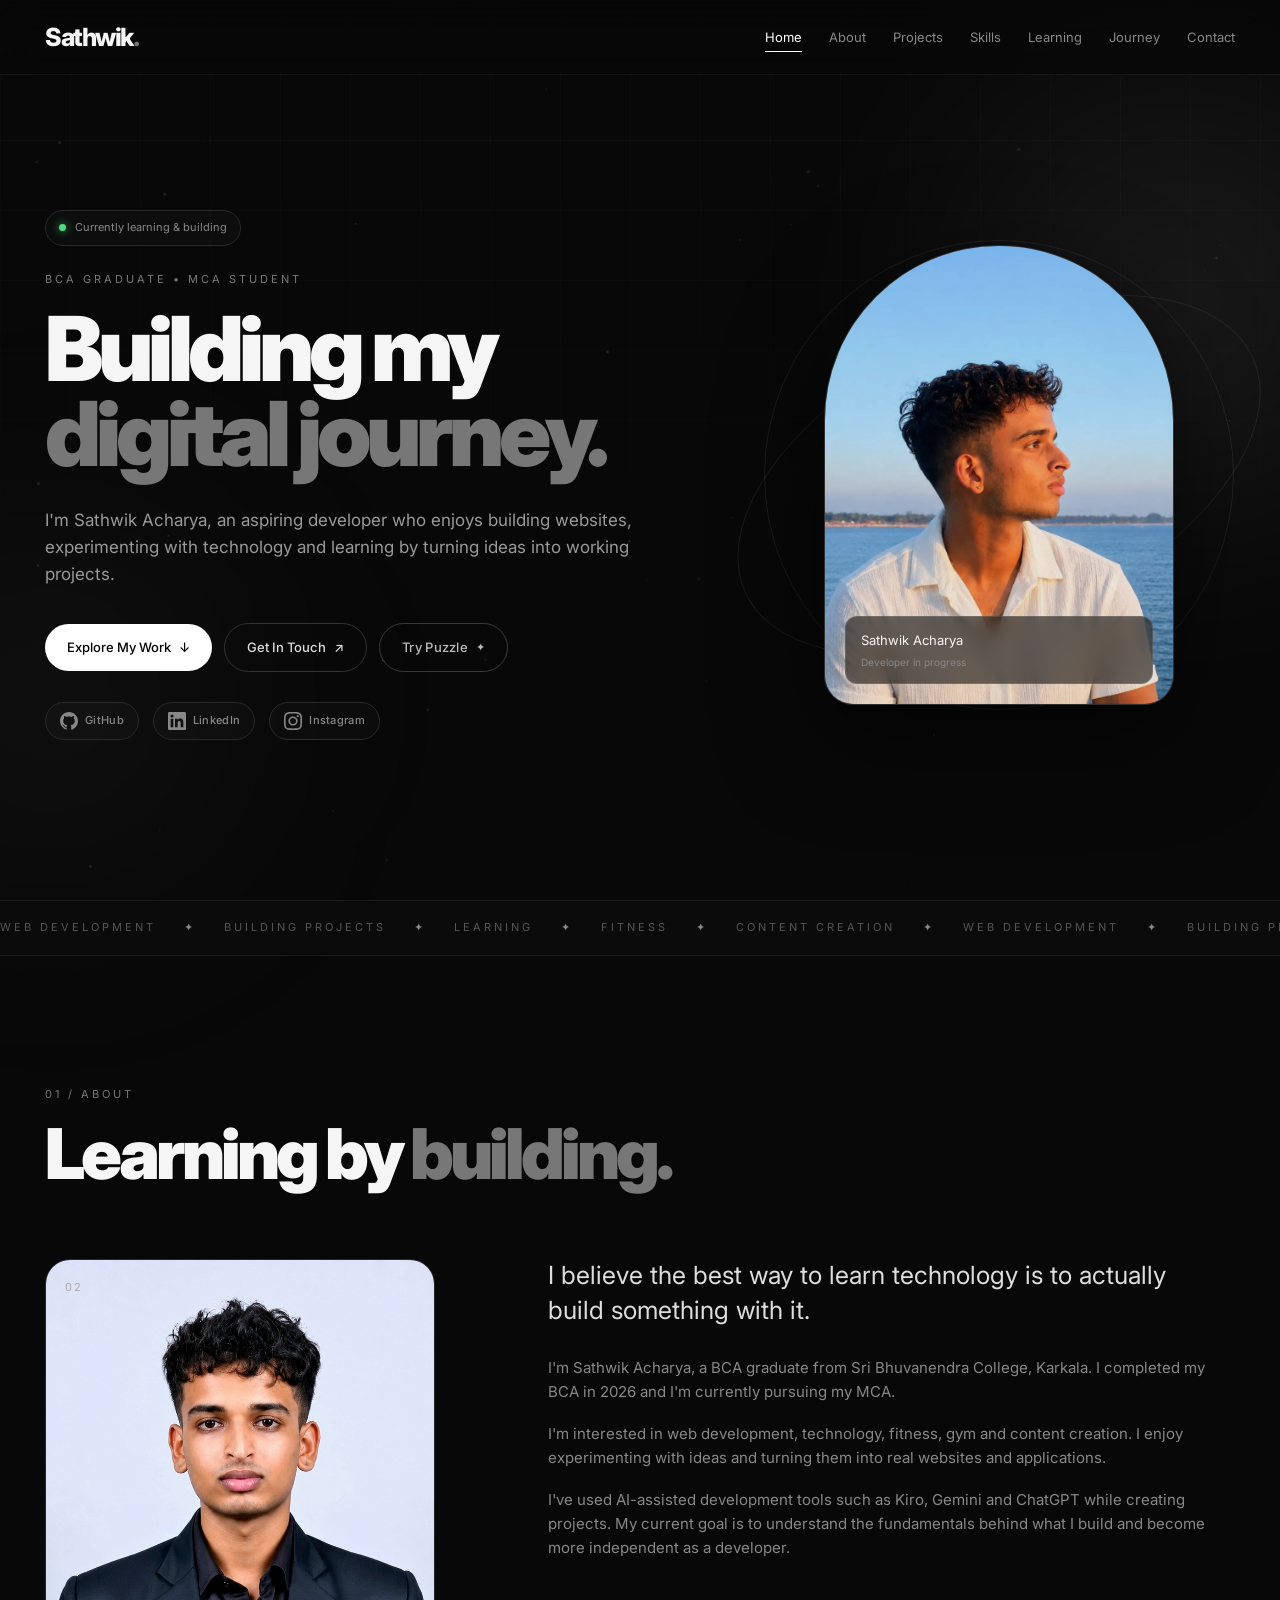
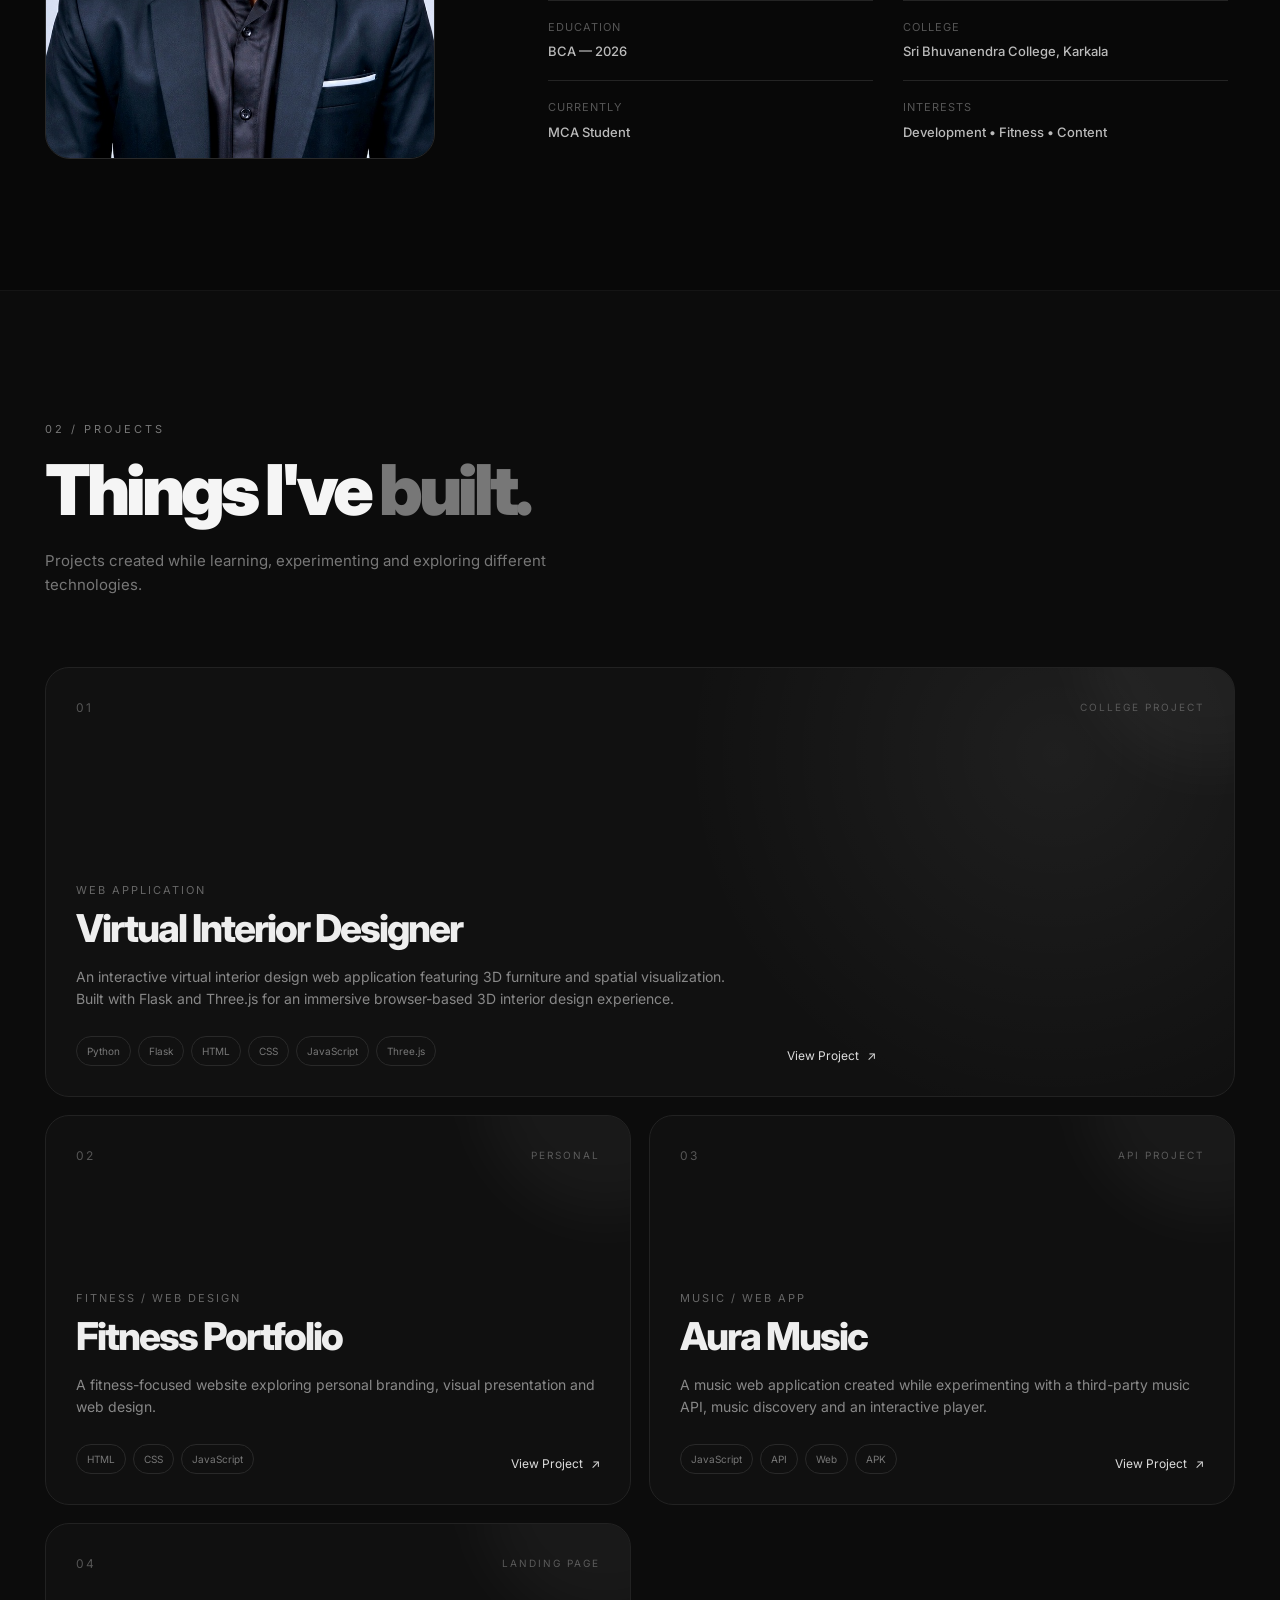
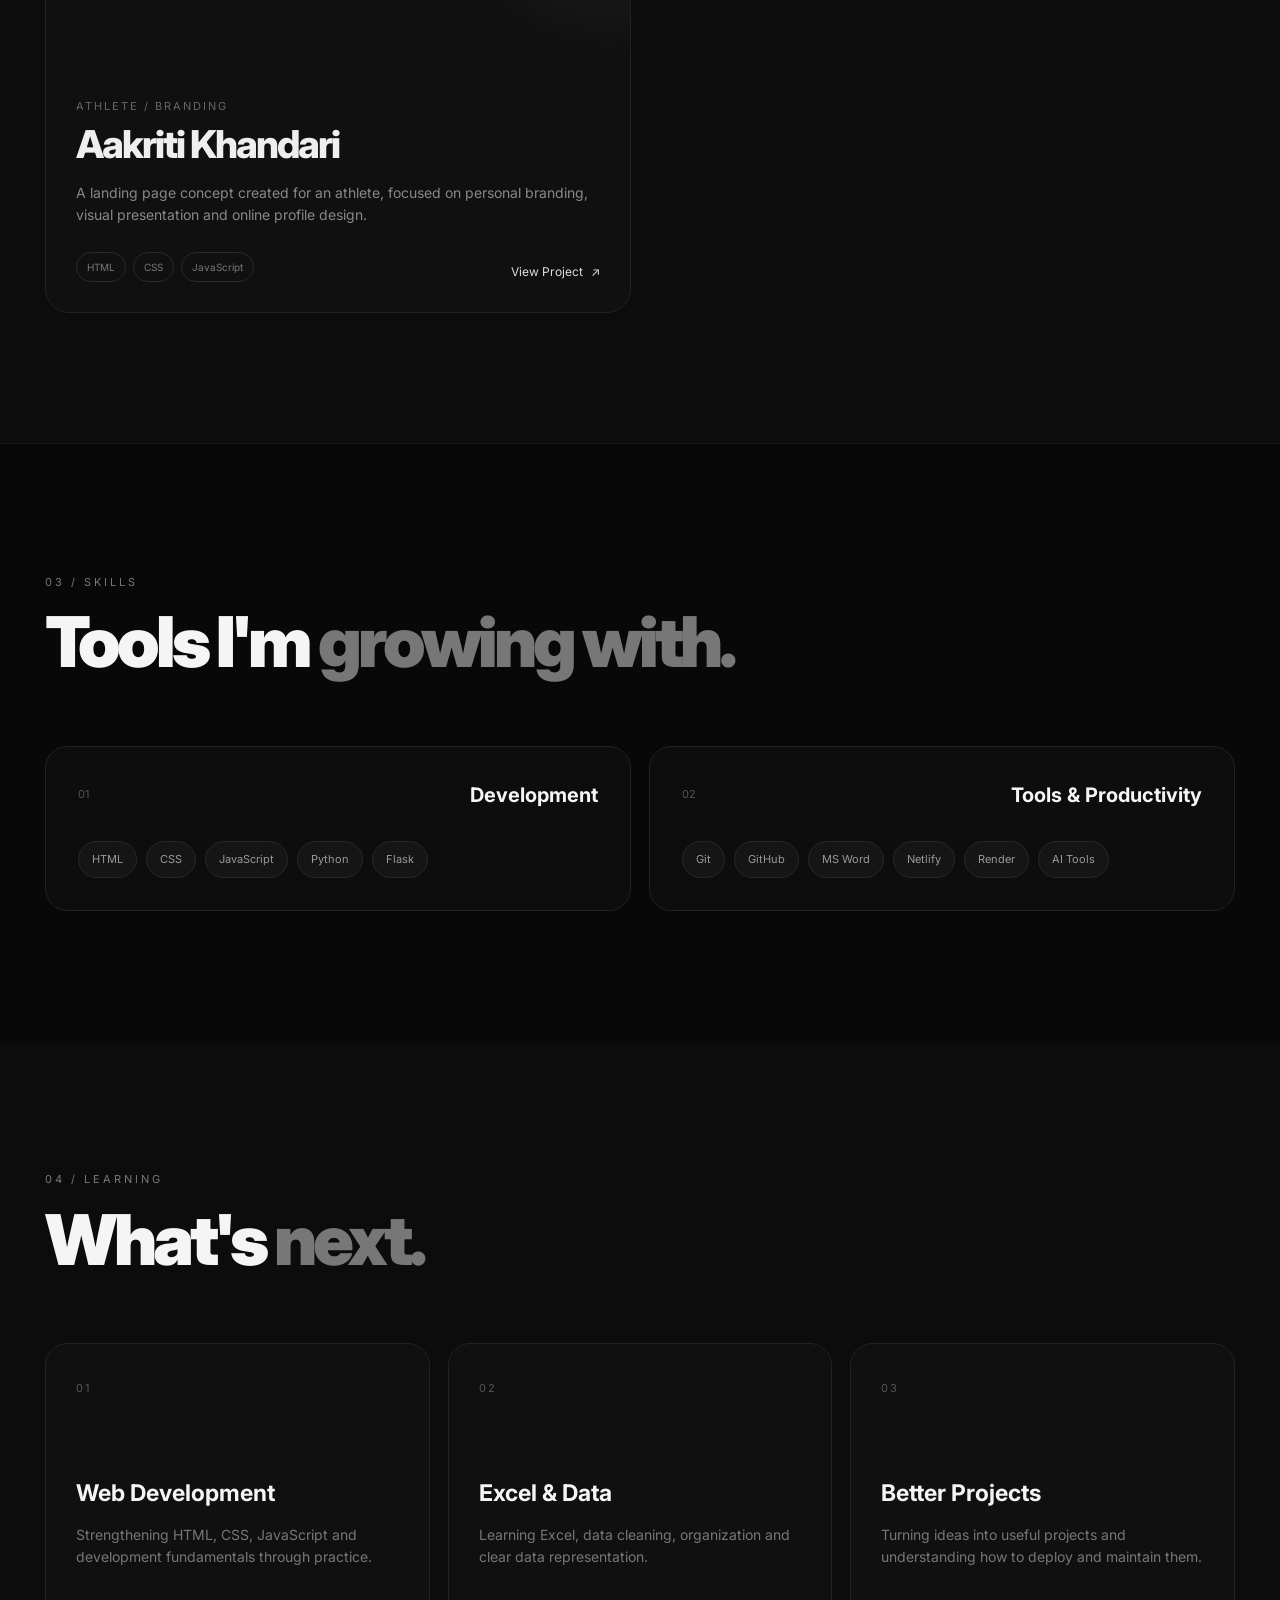
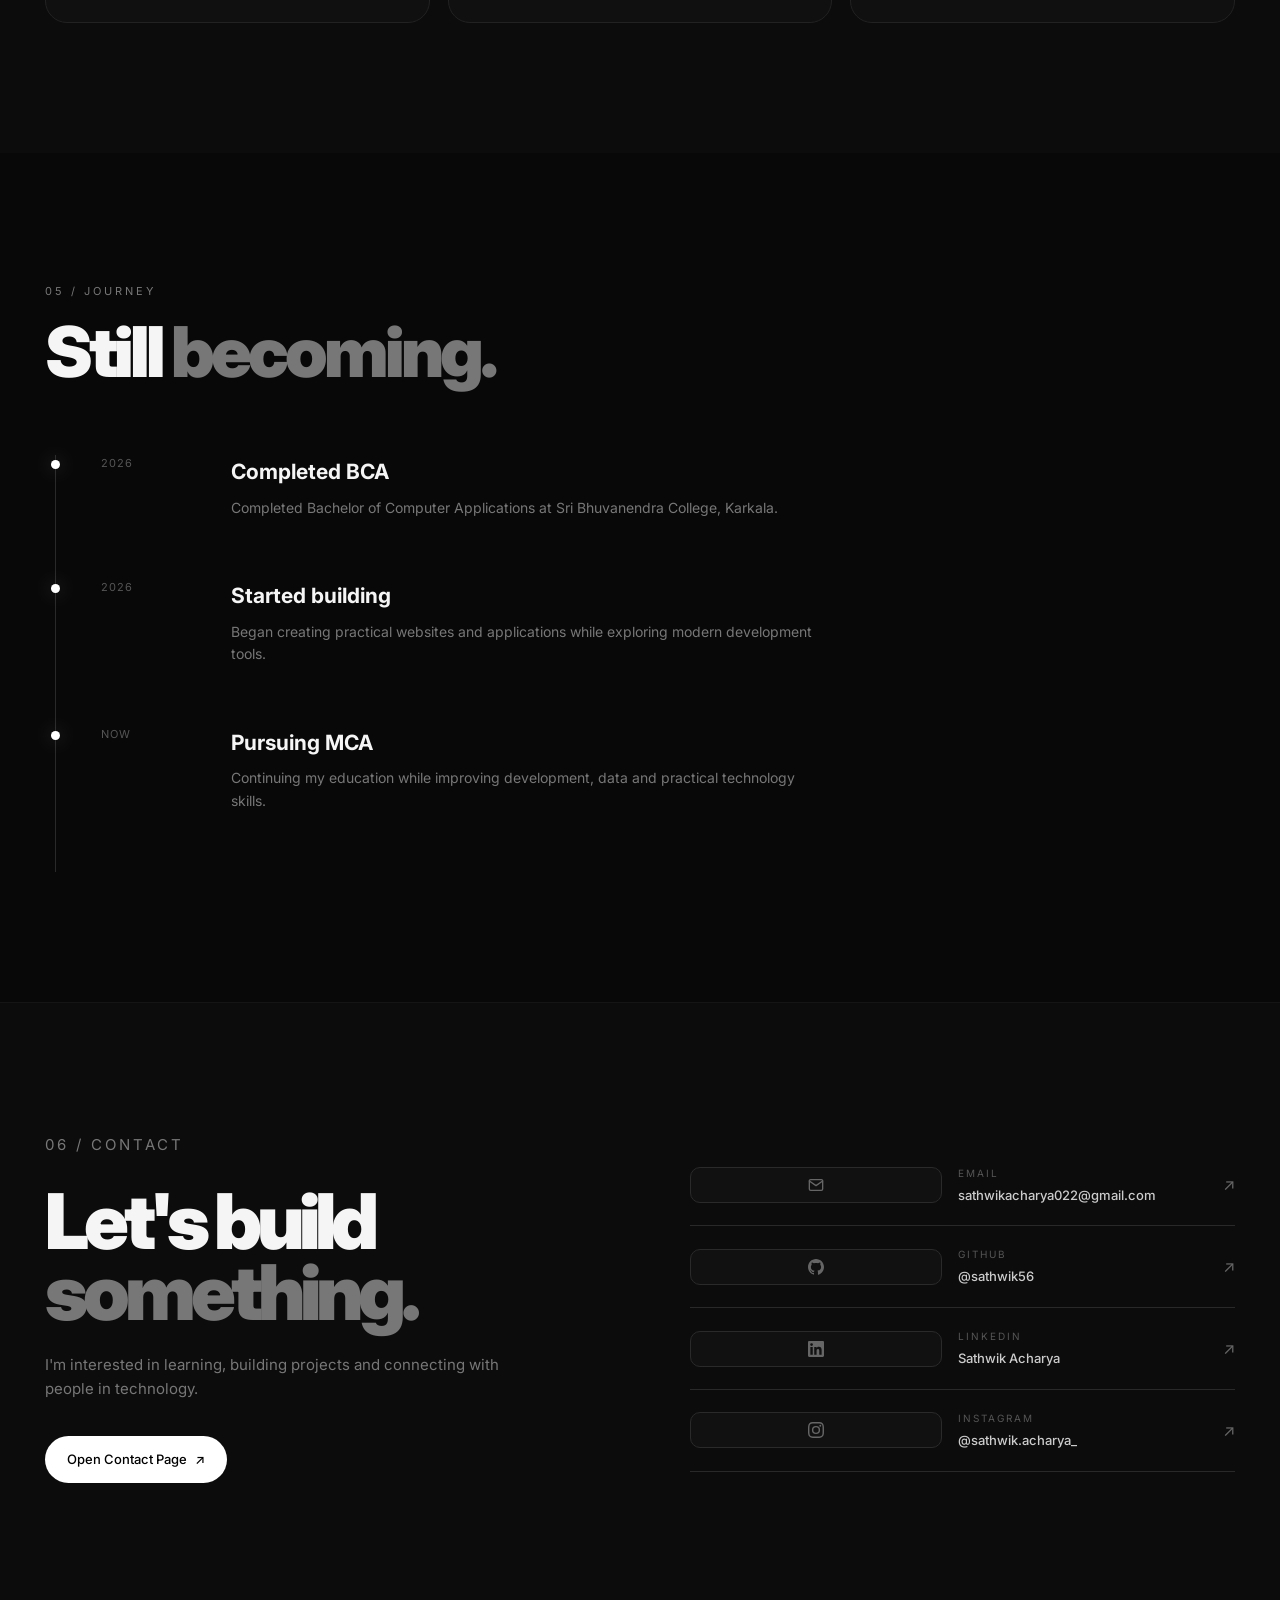
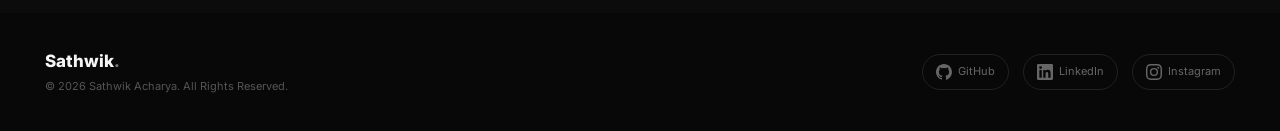
==== index.html @ ef39b060 "Initial portfolio release" ====
<!DOCTYPE html>
<html lang="en">
<head>
    <meta charset="UTF-8">
    <meta name="viewport" content="width=device-width, initial-scale=1.0">
    <meta name="description" content="Sathwik Acharya — BCA Graduate, MCA Student and aspiring developer building practical web projects.">
    <meta name="author" content="Sathwik Acharya">
    <meta property="og:title" content="Sathwik Acharya | Developer Portfolio">
    <meta property="og:description" content="Aspiring developer building practical web projects while learning.">
    <meta property="og:type" content="website">
    <title>Sathwik Acharya | Developer Portfolio</title>
    <link rel="preconnect" href="https://fonts.googleapis.com">
    <link rel="preconnect" href="https://fonts.gstatic.com" crossorigin>
    <link href="https://fonts.googleapis.com/css2?family=Inter:wght@300;400;500;600;700;800;900&display=swap" rel="stylesheet">
    <link rel="stylesheet" href="style.css">
</head>
<body>

    <!-- PAGE LOADER -->
    <div class="page-loader" id="page-loader" aria-hidden="true">
        <span>Loading...</span>
    </div>

    <!-- BACK TO TOP -->
    <button class="back-to-top" id="back-to-top" aria-label="Back to top">↑</button>

    <!-- BACKGROUND -->
    <div class="background-grid" aria-hidden="true"></div>
    <div class="background-glow glow-one" aria-hidden="true"></div>
    <div class="background-glow glow-two" aria-hidden="true"></div>
    <canvas class="bg-particles" id="bg-particles" aria-hidden="true"></canvas>

    <!-- NAVIGATION -->
    <header class="header" id="header">
        <nav class="navbar" role="navigation" aria-label="Main navigation">
            <a href="#home" class="logo" aria-label="Sathwik Acharya - Home">Sathwik<span>.</span></a>

            <button class="menu-toggle" id="menu-toggle" aria-label="Open menu" aria-expanded="false" aria-controls="nav-links">
                <span class="hamburger-line"></span>
                <span class="hamburger-line"></span>
                <span class="hamburger-line"></span>
            </button>

            <ul class="nav-links" id="nav-links" role="list">
                <li><a href="#home" data-section="home">Home</a></li>
                <li><a href="#about" data-section="about">About</a></li>
                <li><a href="#projects" data-section="projects">Projects</a></li>
                <li><a href="#skills" data-section="skills">Skills</a></li>
                <li><a href="#learning" data-section="learning">Learning</a></li>
                <li><a href="#journey" data-section="journey">Journey</a></li>
                <li><a href="#contact" data-section="contact">Contact</a></li>
            </ul>
        </nav>
    </header>

    <main>

        <!-- HERO -->
        <section id="home" class="hero">
            <div class="hero-content reveal">
                <div class="status-badge">
                    <span class="status-dot" aria-hidden="true"></span>
                    Currently learning &amp; building
                </div>

                <p class="eyebrow">BCA Graduate • MCA Student</p>

                <h1>
                    Building my
                    <span>digital journey.</span>
                </h1>

                <p class="hero-description">
                    I'm Sathwik Acharya, an aspiring developer who enjoys
                    building websites, experimenting with technology and
                    learning by turning ideas into working projects.
                </p>

                <div class="hero-buttons">
                    <a href="#projects" class="btn primary-btn">
                        Explore My Work <span aria-hidden="true">↓</span>
                    </a>
                    <a href="contact.html" class="btn secondary-btn">
                        Get In Touch <span aria-hidden="true">↗</span>
                    </a>
                    <a href="puzzle.html" class="btn puzzle-btn" aria-label="Try a puzzle game">
                        Try Puzzle <span aria-hidden="true">✦</span>
                    </a>
                </div>

                <div class="hero-socials">
                    <a href="https://github.com/sathwik56" target="_blank" rel="noopener noreferrer" aria-label="GitHub profile" class="social-icon-link">
                        <svg width="18" height="18" viewBox="0 0 24 24" fill="currentColor" aria-hidden="true"><path d="M12 0C5.37 0 0 5.37 0 12c0 5.3 3.438 9.8 8.205 11.385.6.113.82-.258.82-.577 0-.285-.01-1.04-.015-2.04-3.338.724-4.042-1.61-4.042-1.61C4.422 18.07 3.633 17.7 3.633 17.7c-1.087-.744.084-.729.084-.729 1.205.084 1.838 1.236 1.838 1.236 1.07 1.835 2.809 1.305 3.495.998.108-.776.417-1.305.76-1.605-2.665-.3-5.466-1.332-5.466-5.93 0-1.31.465-2.38 1.235-3.22-.135-.303-.54-1.523.105-3.176 0 0 1.005-.322 3.3 1.23.96-.267 1.98-.399 3-.405 1.02.006 2.04.138 3 .405 2.28-1.552 3.285-1.23 3.285-1.23.645 1.653.24 2.873.12 3.176.765.84 1.23 1.91 1.23 3.22 0 4.61-2.805 5.625-5.475 5.92.42.36.81 1.096.81 2.22 0 1.606-.015 2.896-.015 3.286 0 .315.21.69.825.57C20.565 21.795 24 17.295 24 12c0-6.63-5.37-12-12-12"/></svg>
                        <span>GitHub</span>
                    </a>
                    <a href="https://in.linkedin.com/in/sathwik-acharya-07447a357" target="_blank" rel="noopener noreferrer" aria-label="LinkedIn profile" class="social-icon-link">
                        <svg width="18" height="18" viewBox="0 0 24 24" fill="currentColor" aria-hidden="true"><path d="M20.447 20.452h-3.554v-5.569c0-1.328-.027-3.037-1.852-3.037-1.853 0-2.136 1.445-2.136 2.939v5.667H9.351V9h3.414v1.561h.046c.477-.9 1.637-1.85 3.37-1.85 3.601 0 4.267 2.37 4.267 5.455v6.286zM5.337 7.433a2.062 2.062 0 01-2.063-2.065 2.064 2.064 0 112.063 2.065zm1.782 13.019H3.555V9h3.564v11.452zM22.225 0H1.771C.792 0 0 .774 0 1.729v20.542C0 23.227.792 24 1.771 24h20.451C23.2 24 24 23.227 24 22.271V1.729C24 .774 23.2 0 22.222 0h.003z"/></svg>
                        <span>LinkedIn</span>
                    </a>
                    <a href="https://www.instagram.com/sathwik.acharya_/" target="_blank" rel="noopener noreferrer" aria-label="Instagram profile" class="social-icon-link">
                        <svg width="18" height="18" viewBox="0 0 24 24" fill="currentColor" aria-hidden="true"><path d="M12 2.163c3.204 0 3.584.012 4.85.07 3.252.148 4.771 1.691 4.919 4.919.058 1.265.069 1.645.069 4.849 0 3.205-.012 3.584-.069 4.849-.149 3.225-1.664 4.771-4.919 4.919-1.266.058-1.644.07-4.85.07-3.204 0-3.584-.012-4.849-.07-3.26-.149-4.771-1.699-4.919-4.92-.058-1.265-.07-1.644-.07-4.849 0-3.204.013-3.583.07-4.849.149-3.227 1.664-4.771 4.919-4.919 1.266-.057 1.645-.069 4.849-.069zM12 0C8.741 0 8.333.014 7.053.072 2.695.272.273 2.69.073 7.052.014 8.333 0 8.741 0 12c0 3.259.014 3.668.072 4.948.2 4.358 2.618 6.78 6.98 6.98C8.333 23.986 8.741 24 12 24c3.259 0 3.668-.014 4.948-.072 4.354-.2 6.782-2.618 6.979-6.98.059-1.28.073-1.689.073-4.948 0-3.259-.014-3.667-.072-4.947-.196-4.354-2.617-6.78-6.979-6.98C15.668.014 15.259 0 12 0zm0 5.838a6.162 6.162 0 100 12.324 6.162 6.162 0 000-12.324zM12 16a4 4 0 110-8 4 4 0 010 8zm6.406-11.845a1.44 1.44 0 100 2.881 1.44 1.44 0 000-2.881z"/></svg>
                        <span>Instagram</span>
                    </a>
                </div>
            </div>

            <div class="hero-visual reveal" id="hero-visual">
                <div class="hero-orbit orbit-one" aria-hidden="true"></div>
                <div class="hero-orbit orbit-two" aria-hidden="true"></div>
                <div class="hero-image-frame">
                    <div class="image-number" aria-hidden="true">01</div>
                    <img src="images/profile.jpg" alt="Sathwik Acharya — developer portrait" class="hero-image">
                    <div class="image-label" aria-hidden="true">
                        Sathwik Acharya
                        <span>Developer in progress</span>
                    </div>
                </div>
            </div>
        </section>

        <!-- MARQUEE -->
        <section class="marquee-section" aria-hidden="true">
            <div class="marquee">
                <span>WEB DEVELOPMENT</span><i>✦</i>
                <span>BUILDING PROJECTS</span><i>✦</i>
                <span>LEARNING</span><i>✦</i>
                <span>FITNESS</span><i>✦</i>
                <span>CONTENT CREATION</span><i>✦</i>
                <span>WEB DEVELOPMENT</span><i>✦</i>
                <span>BUILDING PROJECTS</span><i>✦</i>
                <span>LEARNING</span><i>✦</i>
            </div>
        </section>

        <!-- ABOUT -->
        <section id="about" class="section">
            <div class="section-heading reveal">
                <p class="section-label">01 / ABOUT</p>
                <h2>Learning by <span>building.</span></h2>
            </div>

            <div class="about-container">
                <div class="about-image reveal">
                    <div class="about-image-number" aria-hidden="true">02</div>
                    <img src="images/profile1.jpg" alt="Sathwik Acharya">
                </div>

                <div class="about-text reveal">
                    <p class="large-text">
                        I believe the best way to learn technology is to actually build something with it.
                    </p>
                    <p>
                        I'm Sathwik Acharya, a BCA graduate from Sri Bhuvanendra College, Karkala.
                        I completed my BCA in 2026 and I'm currently pursuing my MCA.
                    </p>
                    <p>
                        I'm interested in web development, technology, fitness, gym and content creation.
                        I enjoy experimenting with ideas and turning them into real websites and applications.
                    </p>
                    <p>
                        I've used AI-assisted development tools such as Kiro, Gemini and ChatGPT while creating projects.
                        My current goal is to understand the fundamentals behind what I build and become more independent as a developer.
                    </p>

                    <div class="about-details">
                        <div class="detail-item">
                            <span>Education</span>
                            <strong>BCA — 2026</strong>
                        </div>
                        <div class="detail-item">
                            <span>College</span>
                            <strong>Sri Bhuvanendra College, Karkala</strong>
                        </div>
                        <div class="detail-item">
                            <span>Currently</span>
                            <strong>MCA Student</strong>
                        </div>
                        <div class="detail-item">
                            <span>Interests</span>
                            <strong>Development • Fitness • Content</strong>
                        </div>
                    </div>
                </div>
            </div>
        </section>

        <!-- PROJECTS -->
        <section id="projects" class="section projects-section">
            <div class="section-heading reveal">
                <p class="section-label">02 / PROJECTS</p>
                <h2>Things I've <span>built.</span></h2>
                <p>Projects created while learning, experimenting and exploring different technologies.</p>
            </div>

            <div class="projects-grid">

                <!-- PROJECT 1 -->
                <article class="project-card featured-project reveal" tabindex="0">
                    <div class="project-top">
                        <span class="project-number">01</span>
                        <span class="project-type">COLLEGE PROJECT</span>
                    </div>
                    <div class="project-body">
                        <div>
                            <p class="project-category">Web Application</p>
                            <h3>Virtual Interior Designer</h3>
                            <p class="project-description">
                                An interactive virtual interior design web application featuring 3D furniture
                                and spatial visualization. Built with Flask and Three.js for an immersive
                                browser-based 3D interior design experience.
                            </p>
                        </div>
                        <div class="project-footer">
                            <div class="project-tags">
                                <span>Python</span>
                                <span>Flask</span>
                                <span>HTML</span>
                                <span>CSS</span>
                                <span>JavaScript</span>
                                <span>Three.js</span>
                            </div>
                            <a href="https://virtual-interior-designer-u5mt.onrender.com/" target="_blank" rel="noopener noreferrer" class="project-link" aria-label="View Virtual Interior Designer project">
                                View Project <span aria-hidden="true">↗</span>
                            </a>
                        </div>
                    </div>
                </article>

                <!-- PROJECT 2 -->
                <article class="project-card reveal" tabindex="0">
                    <div class="project-top">
                        <span class="project-number">02</span>
                        <span class="project-type">PERSONAL</span>
                    </div>
                    <div class="project-body">
                        <p class="project-category">Fitness / Web Design</p>
                        <h3>Fitness Portfolio</h3>
                        <p class="project-description">
                            A fitness-focused website exploring personal branding, visual presentation and web design.
                        </p>
                        <div class="project-footer">
                            <div class="project-tags">
                                <span>HTML</span>
                                <span>CSS</span>
                                <span>JavaScript</span>
                            </div>
                            <a href="https://zev-iron.netlify.app/" target="_blank" rel="noopener noreferrer" class="project-link" aria-label="View Fitness Portfolio project">
                                View Project <span aria-hidden="true">↗</span>
                            </a>
                        </div>
                    </div>
                </article>

                <!-- PROJECT 3 -->
                <article class="project-card reveal" tabindex="0">
                    <div class="project-top">
                        <span class="project-number">03</span>
                        <span class="project-type">API PROJECT</span>
                    </div>
                    <div class="project-body">
                        <p class="project-category">Music / Web App</p>
                        <h3>Aura Music</h3>
                        <p class="project-description">
                            A music web application created while experimenting with a third-party music API,
                            music discovery and an interactive player.
                        </p>
                        <div class="project-footer">
                            <div class="project-tags">
                                <span>JavaScript</span>
                                <span>API</span>
                                <span>Web</span>
                                <span>APK</span>
                            </div>
                            <a href="https://auramusic-app.netlify.app/" target="_blank" rel="noopener noreferrer" class="project-link" aria-label="View Aura Music project">
                                View Project <span aria-hidden="true">↗</span>
                            </a>
                        </div>
                    </div>
                </article>

                <!-- PROJECT 4 -->
                <article class="project-card reveal" tabindex="0">
                    <div class="project-top">
                        <span class="project-number">04</span>
                        <span class="project-type">LANDING PAGE</span>
                    </div>
                    <div class="project-body">
                        <p class="project-category">Athlete / Branding</p>
                        <h3>Aakriti Khandari</h3>
                        <p class="project-description">
                            A landing page concept created for an athlete, focused on personal branding,
                            visual presentation and online profile design.
                        </p>
                        <div class="project-footer">
                            <div class="project-tags">
                                <span>HTML</span>
                                <span>CSS</span>
                                <span>JavaScript</span>
                            </div>
                            <a href="https://aakriti-official.netlify.app/" target="_blank" rel="noopener noreferrer" class="project-link" aria-label="View Aakriti Khandari project">
                                View Project <span aria-hidden="true">↗</span>
                            </a>
                        </div>
                    </div>
                </article>

            </div>
        </section>

        <!-- SKILLS -->
        <section id="skills" class="section">
            <div class="section-heading reveal">
                <p class="section-label">03 / SKILLS</p>
                <h2>Tools I'm <span>growing with.</span></h2>
            </div>

            <div class="skills-container">
                <div class="skill-group reveal">
                    <div class="skill-group-header">
                        <span>01</span>
                        <h3>Development</h3>
                    </div>
                    <div class="skill-list">
                        <span>HTML</span>
                        <span>CSS</span>
                        <span>JavaScript</span>
                        <span>Python</span>
                        <span>Flask</span>
                    </div>
                </div>

                <div class="skill-group reveal">
                    <div class="skill-group-header">
                        <span>02</span>
                        <h3>Tools &amp; Productivity</h3>
                    </div>
                    <div class="skill-list">
                        <span>Git</span>
                        <span>GitHub</span>
                        <span>MS Word</span>
                        <span>Netlify</span>
                        <span>Render</span>
                        <span>AI Tools</span>
                    </div>
                </div>
            </div>
        </section>

        <!-- LEARNING -->
        <section id="learning" class="section learning-section">
            <div class="section-heading reveal">
                <p class="section-label">04 / LEARNING</p>
                <h2>What's <span>next.</span></h2>
            </div>

            <div class="learning-grid">
                <article class="learning-card reveal">
                    <span class="learning-number">01</span>
                    <h3>Web Development</h3>
                    <p>Strengthening HTML, CSS, JavaScript and development fundamentals through practice.</p>
                </article>

                <article class="learning-card reveal">
                    <span class="learning-number">02</span>
                    <h3>Excel &amp; Data</h3>
                    <p>Learning Excel, data cleaning, organization and clear data representation.</p>
                </article>

                <article class="learning-card reveal">
                    <span class="learning-number">03</span>
                    <h3>Better Projects</h3>
                    <p>Turning ideas into useful projects and understanding how to deploy and maintain them.</p>
                </article>
            </div>
        </section>

        <!-- JOURNEY -->
        <section id="journey" class="section">
            <div class="section-heading reveal">
                <p class="section-label">05 / JOURNEY</p>
                <h2>Still <span>becoming.</span></h2>
            </div>

            <div class="timeline">
                <div class="timeline-item reveal">
                    <span class="timeline-year">2026</span>
                    <div>
                        <h3>Completed BCA</h3>
                        <p>Completed Bachelor of Computer Applications at Sri Bhuvanendra College, Karkala.</p>
                    </div>
                </div>

                <div class="timeline-item reveal">
                    <span class="timeline-year">2026</span>
                    <div>
                        <h3>Started building</h3>
                        <p>Began creating practical websites and applications while exploring modern development tools.</p>
                    </div>
                </div>

                <div class="timeline-item reveal">
                    <span class="timeline-year">NOW</span>
                    <div>
                        <h3>Pursuing MCA</h3>
                        <p>Continuing my education while improving development, data and practical technology skills.</p>
                    </div>
                </div>
            </div>
        </section>

        <!-- CONTACT -->
        <section id="contact" class="section contact-section">
            <div class="contact-container reveal">
                <div class="contact-intro">
                    <p class="section-label">06 / CONTACT</p>
                    <h2>Let's build <span>something.</span></h2>
                    <p>I'm interested in learning, building projects and connecting with people in technology.</p>
                    <a href="contact.html" class="btn primary-btn contact-page-btn">
                        Open Contact Page <span aria-hidden="true">↗</span>
                    </a>
                </div>

                <div class="contact-links">
                    <a href="mailto:sathwikacharya022@gmail.com" aria-label="Send email to Sathwik">
                        <div class="contact-link-icon">
                            <svg width="16" height="16" viewBox="0 0 24 24" fill="none" stroke="currentColor" stroke-width="2" stroke-linecap="round" stroke-linejoin="round" aria-hidden="true"><path d="M4 4h16c1.1 0 2 .9 2 2v12c0 1.1-.9 2-2 2H4c-1.1 0-2-.9-2-2V6c0-1.1.9-2 2-2z"/><polyline points="22,6 12,13 2,6"/></svg>
                        </div>
                        <div>
                            <span>Email</span>
                            <strong>sathwikacharya022@gmail.com</strong>
                        </div>
                        <span class="contact-arrow" aria-hidden="true">↗</span>
                    </a>

                    <a href="https://github.com/sathwik56" target="_blank" rel="noopener noreferrer" aria-label="Visit GitHub profile">
                        <div class="contact-link-icon">
                            <svg width="16" height="16" viewBox="0 0 24 24" fill="currentColor" aria-hidden="true"><path d="M12 0C5.37 0 0 5.37 0 12c0 5.3 3.438 9.8 8.205 11.385.6.113.82-.258.82-.577 0-.285-.01-1.04-.015-2.04-3.338.724-4.042-1.61-4.042-1.61C4.422 18.07 3.633 17.7 3.633 17.7c-1.087-.744.084-.729.084-.729 1.205.084 1.838 1.236 1.838 1.236 1.07 1.835 2.809 1.305 3.495.998.108-.776.417-1.305.76-1.605-2.665-.3-5.466-1.332-5.466-5.93 0-1.31.465-2.38 1.235-3.22-.135-.303-.54-1.523.105-3.176 0 0 1.005-.322 3.3 1.23.96-.267 1.98-.399 3-.405 1.02.006 2.04.138 3 .405 2.28-1.552 3.285-1.23 3.285-1.23.645 1.653.24 2.873.12 3.176.765.84 1.23 1.91 1.23 3.22 0 4.61-2.805 5.625-5.475 5.92.42.36.81 1.096.81 2.22 0 1.606-.015 2.896-.015 3.286 0 .315.21.69.825.57C20.565 21.795 24 17.295 24 12c0-6.63-5.37-12-12-12"/></svg>
                        </div>
                        <div>
                            <span>GitHub</span>
                            <strong>@sathwik56</strong>
                        </div>
                        <span class="contact-arrow" aria-hidden="true">↗</span>
                    </a>

                    <a href="https://in.linkedin.com/in/sathwik-acharya-07447a357" target="_blank" rel="noopener noreferrer" aria-label="Visit LinkedIn profile">
                        <div class="contact-link-icon">
                            <svg width="16" height="16" viewBox="0 0 24 24" fill="currentColor" aria-hidden="true"><path d="M20.447 20.452h-3.554v-5.569c0-1.328-.027-3.037-1.852-3.037-1.853 0-2.136 1.445-2.136 2.939v5.667H9.351V9h3.414v1.561h.046c.477-.9 1.637-1.85 3.37-1.85 3.601 0 4.267 2.37 4.267 5.455v6.286zM5.337 7.433a2.062 2.062 0 01-2.063-2.065 2.064 2.064 0 112.063 2.065zm1.782 13.019H3.555V9h3.564v11.452zM22.225 0H1.771C.792 0 0 .774 0 1.729v20.542C0 23.227.792 24 1.771 24h20.451C23.2 24 24 23.227 24 22.271V1.729C24 .774 23.2 0 22.222 0h.003z"/></svg>
                        </div>
                        <div>
                            <span>LinkedIn</span>
                            <strong>Sathwik Acharya</strong>
                        </div>
                        <span class="contact-arrow" aria-hidden="true">↗</span>
                    </a>

                    <a href="https://www.instagram.com/sathwik.acharya_/" target="_blank" rel="noopener noreferrer" aria-label="Visit Instagram profile">
                        <div class="contact-link-icon">
                            <svg width="16" height="16" viewBox="0 0 24 24" fill="currentColor" aria-hidden="true"><path d="M12 2.163c3.204 0 3.584.012 4.85.07 3.252.148 4.771 1.691 4.919 4.919.058 1.265.069 1.645.069 4.849 0 3.205-.012 3.584-.069 4.849-.149 3.225-1.664 4.771-4.919 4.919-1.266.058-1.644.07-4.85.07-3.204 0-3.584-.012-4.849-.07-3.26-.149-4.771-1.699-4.919-4.92-.058-1.265-.07-1.644-.07-4.849 0-3.204.013-3.583.07-4.849.149-3.227 1.664-4.771 4.919-4.919 1.266-.057 1.645-.069 4.849-.069zM12 0C8.741 0 8.333.014 7.053.072 2.695.272.273 2.69.073 7.052.014 8.333 0 8.741 0 12c0 3.259.014 3.668.072 4.948.2 4.358 2.618 6.78 6.98 6.98C8.333 23.986 8.741 24 12 24c3.259 0 3.668-.014 4.948-.072 4.354-.2 6.782-2.618 6.979-6.98.059-1.28.073-1.689.073-4.948 0-3.259-.014-3.667-.072-4.947-.196-4.354-2.617-6.78-6.979-6.98C15.668.014 15.259 0 12 0zm0 5.838a6.162 6.162 0 100 12.324 6.162 6.162 0 000-12.324zM12 16a4 4 0 110-8 4 4 0 010 8zm6.406-11.845a1.44 1.44 0 100 2.881 1.44 1.44 0 000-2.881z"/></svg>
                        </div>
                        <div>
                            <span>Instagram</span>
                            <strong>@sathwik.acharya_</strong>
                        </div>
                        <span class="contact-arrow" aria-hidden="true">↗</span>
                    </a>
                </div>
            </div>
        </section>

    </main>

    <!-- FOOTER -->
    <footer class="footer">
        <div>
            <strong>Sathwik<span>.</span></strong>
            <p>&copy; 2026 Sathwik Acharya. All Rights Reserved.</p>
        </div>
        <div class="footer-links">
            <a href="https://github.com/sathwik56" target="_blank" rel="noopener noreferrer" aria-label="GitHub" class="footer-icon-link">
                <svg width="16" height="16" viewBox="0 0 24 24" fill="currentColor" aria-hidden="true"><path d="M12 0C5.37 0 0 5.37 0 12c0 5.3 3.438 9.8 8.205 11.385.6.113.82-.258.82-.577 0-.285-.01-1.04-.015-2.04-3.338.724-4.042-1.61-4.042-1.61C4.422 18.07 3.633 17.7 3.633 17.7c-1.087-.744.084-.729.084-.729 1.205.084 1.838 1.236 1.838 1.236 1.07 1.835 2.809 1.305 3.495.998.108-.776.417-1.305.76-1.605-2.665-.3-5.466-1.332-5.466-5.93 0-1.31.465-2.38 1.235-3.22-.135-.303-.54-1.523.105-3.176 0 0 1.005-.322 3.3 1.23.96-.267 1.98-.399 3-.405 1.02.006 2.04.138 3 .405 2.28-1.552 3.285-1.23 3.285-1.23.645 1.653.24 2.873.12 3.176.765.84 1.23 1.91 1.23 3.22 0 4.61-2.805 5.625-5.475 5.92.42.36.81 1.096.81 2.22 0 1.606-.015 2.896-.015 3.286 0 .315.21.69.825.57C20.565 21.795 24 17.295 24 12c0-6.63-5.37-12-12-12"/></svg>
                <span>GitHub</span>
            </a>
            <a href="https://in.linkedin.com/in/sathwik-acharya-07447a357" target="_blank" rel="noopener noreferrer" aria-label="LinkedIn" class="footer-icon-link">
                <svg width="16" height="16" viewBox="0 0 24 24" fill="currentColor" aria-hidden="true"><path d="M20.447 20.452h-3.554v-5.569c0-1.328-.027-3.037-1.852-3.037-1.853 0-2.136 1.445-2.136 2.939v5.667H9.351V9h3.414v1.561h.046c.477-.9 1.637-1.85 3.37-1.85 3.601 0 4.267 2.37 4.267 5.455v6.286zM5.337 7.433a2.062 2.062 0 01-2.063-2.065 2.064 2.064 0 112.063 2.065zm1.782 13.019H3.555V9h3.564v11.452zM22.225 0H1.771C.792 0 0 .774 0 1.729v20.542C0 23.227.792 24 1.771 24h20.451C23.2 24 24 23.227 24 22.271V1.729C24 .774 23.2 0 22.222 0h.003z"/></svg>
                <span>LinkedIn</span>
            </a>
            <a href="https://www.instagram.com/sathwik.acharya_/" target="_blank" rel="noopener noreferrer" aria-label="Instagram" class="footer-icon-link">
                <svg width="16" height="16" viewBox="0 0 24 24" fill="currentColor" aria-hidden="true"><path d="M12 2.163c3.204 0 3.584.012 4.85.07 3.252.148 4.771 1.691 4.919 4.919.058 1.265.069 1.645.069 4.849 0 3.205-.012 3.584-.069 4.849-.149 3.225-1.664 4.771-4.919 4.919-1.266.058-1.644.07-4.85.07-3.204 0-3.584-.012-4.849-.07-3.26-.149-4.771-1.699-4.919-4.92-.058-1.265-.07-1.644-.07-4.849 0-3.204.013-3.583.07-4.849.149-3.227 1.664-4.771 4.919-4.919 1.266-.057 1.645-.069 4.849-.069zM12 0C8.741 0 8.333.014 7.053.072 2.695.272.273 2.69.073 7.052.014 8.333 0 8.741 0 12c0 3.259.014 3.668.072 4.948.2 4.358 2.618 6.78 6.98 6.98C8.333 23.986 8.741 24 12 24c3.259 0 3.668-.014 4.948-.072 4.354-.2 6.782-2.618 6.979-6.98.059-1.28.073-1.689.073-4.948 0-3.259-.014-3.667-.072-4.947-.196-4.354-2.617-6.78-6.979-6.98C15.668.014 15.259 0 12 0zm0 5.838a6.162 6.162 0 100 12.324 6.162 6.162 0 000-12.324zM12 16a4 4 0 110-8 4 4 0 010 8zm6.406-11.845a1.44 1.44 0 100 2.881 1.44 1.44 0 000-2.881z"/></svg>
                <span>Instagram</span>
            </a>
        </div>
    </footer>

    <script src="script.js"></script>
</body>
</html>
---- style.css ----
/* =========================
   RESET & BASE
========================= */

*, *::before, *::after {
    margin: 0;
    padding: 0;
    box-sizing: border-box;
}

html {
    scroll-behavior: smooth;
}

body {
    font-family: 'Inter', Arial, Helvetica, sans-serif;
    background: #080808;
    color: #f5f5f5;
    line-height: 1.6;
    overflow-x: hidden;
}

body.menu-open {
    overflow: hidden;
}

a {
    color: inherit;
    text-decoration: none;
}

img {
    display: block;
    max-width: 100%;
}

button {
    font: inherit;
    cursor: pointer;
}


/* =========================
   BACKGROUND
========================= */

.background-grid {
    position: fixed;
    inset: 0;
    z-index: -3;
    background-image:
        linear-gradient(rgba(255,255,255,0.025) 1px, transparent 1px),
        linear-gradient(90deg, rgba(255,255,255,0.025) 1px, transparent 1px);
    background-size: 70px 70px;
    mask-image: linear-gradient(to bottom, black, transparent 90%);
    pointer-events: none;
}

.background-glow {
    position: fixed;
    border-radius: 50%;
    filter: blur(120px);
    pointer-events: none;
    z-index: -2;
}

.glow-one {
    width: 600px;
    height: 600px;
    top: 0%;
    right: -200px;
    background: radial-gradient(circle, rgba(255,255,255,0.12) 0%, transparent 70%);
    animation: glow-drift-one 20s ease-in-out infinite;
}

.glow-two {
    width: 500px;
    height: 500px;
    top: 50%;
    left: -200px;
    background: radial-gradient(circle, rgba(160,160,160,0.1) 0%, transparent 70%);
    animation: glow-drift-two 25s ease-in-out infinite;
}

@keyframes glow-drift-one {
    0%, 100% { transform: translate(0, 0); }
    33%       { transform: translate(-60px, 40px); }
    66%       { transform: translate(40px, -30px); }
}

@keyframes glow-drift-two {
    0%, 100% { transform: translate(0, 0); }
    40%       { transform: translate(50px, -60px); }
    70%       { transform: translate(-30px, 30px); }
}

/* Particle canvas sits behind everything */
.bg-particles {
    position: fixed;
    inset: 0;
    z-index: -1;
    pointer-events: none;
    opacity: 0.6;
}


/* =========================
   PAGE LOADER
========================= */

.page-loader {
    position: fixed;
    inset: 0;
    z-index: 9999;
    display: flex;
    align-items: center;
    justify-content: center;
    background: #080808;
    color: #777;
    font-size: 12px;
    letter-spacing: 4px;
    transition: opacity 0.5s ease, visibility 0.5s ease;
}

.page-loader.hidden {
    opacity: 0;
    visibility: hidden;
    pointer-events: none;
}


/* =========================
   BACK TO TOP
========================= */

.back-to-top {
    position: fixed;
    right: 25px;
    bottom: 25px;
    width: 45px;
    height: 45px;
    display: flex;
    align-items: center;
    justify-content: center;
    border: 1px solid #292929;
    border-radius: 50%;
    background: rgba(12, 12, 12, 0.9);
    backdrop-filter: blur(12px);
    color: #aaa;
    font-size: 17px;
    opacity: 0;
    visibility: hidden;
    transform: translateY(15px);
    transition: opacity 0.3s ease, visibility 0.3s ease, transform 0.3s ease, border-color 0.3s ease, color 0.3s ease;
    z-index: 900;
}

.back-to-top.show {
    opacity: 1;
    visibility: visible;
    transform: translateY(0);
}

.back-to-top:hover {
    color: white;
    border-color: #666;
    transform: translateY(-4px);
}

.back-to-top:focus-visible {
    outline: 2px solid #888;
    outline-offset: 3px;
}


/* =========================
   HEADER / NAV
========================= */

.header {
    position: fixed;
    top: 0;
    left: 0;
    width: 100%;
    z-index: 1000;
    background: rgba(8, 8, 8, 0.72);
    backdrop-filter: blur(20px);
    border-bottom: 1px solid rgba(255,255,255,0.06);
    transition: background 0.3s ease, border-color 0.3s ease;
}

.header.scrolled {
    background: rgba(8, 8, 8, 0.96);
    border-bottom-color: rgba(255,255,255,0.1);
}

.navbar {
    max-width: 1250px;
    min-height: 74px;
    margin: auto;
    padding: 0 30px;
    display: flex;
    align-items: center;
    justify-content: space-between;
}

.logo {
    font-size: 25px;
    font-weight: 800;
    letter-spacing: -1.5px;
    transition: opacity 0.3s ease;
}

.logo:hover {
    opacity: 0.75;
}

.logo span {
    color: #777;
}

.nav-links {
    display: flex;
    align-items: center;
    gap: 27px;
    list-style: none;
}

.nav-links a {
    position: relative;
    color: #888;
    font-size: 13px;
    transition: color 0.3s ease;
}

.nav-links a::after {
    content: "";
    position: absolute;
    left: 0;
    bottom: -7px;
    width: 0;
    height: 1px;
    background: white;
    transition: width 0.3s ease;
}

.nav-links a:hover,
.nav-links a.active {
    color: white;
}

.nav-links a.active::after,
.nav-links a:hover::after {
    width: 100%;
}

.nav-links a:focus-visible {
    outline: 2px solid #888;
    outline-offset: 4px;
    border-radius: 2px;
}

/* Hamburger button */
.menu-toggle {
    display: none;
    flex-direction: column;
    justify-content: center;
    align-items: center;
    gap: 5px;
    border: 1px solid #333;
    background: #111;
    width: 42px;
    height: 42px;
    border-radius: 50%;
    position: relative;
    z-index: 1002;
    transition: border-color 0.3s ease;
}

.menu-toggle:hover {
    border-color: #555;
}

.hamburger-line {
    display: block;
    width: 16px;
    height: 1.5px;
    background: white;
    border-radius: 2px;
    transition: transform 0.35s ease, opacity 0.35s ease;
    transform-origin: center;
}

.menu-toggle.open .hamburger-line:nth-child(1) {
    transform: translateY(6.5px) rotate(45deg);
}

.menu-toggle.open .hamburger-line:nth-child(2) {
    opacity: 0;
    transform: scaleX(0);
}

.menu-toggle.open .hamburger-line:nth-child(3) {
    transform: translateY(-6.5px) rotate(-45deg);
}

.menu-toggle:focus-visible {
    outline: 2px solid #888;
    outline-offset: 3px;
}


/* =========================
   HERO
========================= */

.hero {
    min-height: 100vh;
    max-width: 1250px;
    margin: auto;
    padding: 150px 30px 100px;
    display: grid;
    grid-template-columns: 1.15fr 0.85fr;
    align-items: center;
    gap: 80px;
}

.hero-content {
    max-width: 720px;
}

.status-badge {
    display: inline-flex;
    align-items: center;
    gap: 9px;
    padding: 8px 13px;
    margin-bottom: 25px;
    border: 1px solid #292929;
    border-radius: 30px;
    background: rgba(255,255,255,0.025);
    color: #888;
    font-size: 11px;
}

.status-dot {
    width: 7px;
    height: 7px;
    border-radius: 50%;
    background: #4ade80;
    box-shadow: 0 0 8px rgba(74, 222, 128, 0.7), 0 0 20px rgba(74, 222, 128, 0.3);
    animation: pulse-green 2s infinite;
    flex-shrink: 0;
}

@keyframes pulse-green {
    0%, 100% { opacity: 0.7; transform: scale(1);   box-shadow: 0 0 8px rgba(74,222,128,0.7), 0 0 20px rgba(74,222,128,0.3); }
    50%       { opacity: 1;   transform: scale(1.3); box-shadow: 0 0 14px rgba(74,222,128,0.9), 0 0 35px rgba(74,222,128,0.5); }
}

.eyebrow,
.section-label {
    color: #777;
    font-size: 11px;
    letter-spacing: 3px;
    text-transform: uppercase;
    margin-bottom: 18px;
}

.hero h1 {
    max-width: 800px;
    font-size: clamp(52px, 7vw, 94px);
    line-height: 0.95;
    letter-spacing: -5px;
    margin-bottom: 30px;
    font-weight: 900;
}

.hero h1 span {
    display: block;
    color: #777;
}

.hero-description {
    max-width: 620px;
    color: #999;
    font-size: 17px;
    margin-bottom: 35px;
}

/* Hero buttons */
.hero-buttons {
    display: flex;
    align-items: center;
    gap: 12px;
    flex-wrap: wrap;
}

.btn {
    display: inline-flex;
    align-items: center;
    gap: 8px;
    padding: 13px 22px;
    border-radius: 30px;
    font-size: 13px;
    font-weight: 500;
    transition: transform 0.35s ease, box-shadow 0.35s ease, border-color 0.35s ease, background 0.35s ease;
    position: relative;
    overflow: hidden;
}

.btn:focus-visible {
    outline: 2px solid #888;
    outline-offset: 3px;
}

.primary-btn {
    background: white;
    color: black;
}

.primary-btn:hover {
    transform: translateY(-4px);
    box-shadow: 0 15px 40px rgba(255,255,255,0.14);
}

.secondary-btn {
    border: 1px solid #333;
    color: #ddd;
    background: transparent;
}

.secondary-btn:hover {
    border-color: #888;
    transform: translateY(-4px);
    background: rgba(255,255,255,0.03);
}

.puzzle-btn {
    border: 1px solid #3a3a3a;
    color: #bbb;
    background: transparent;
    letter-spacing: 0.3px;
}

.puzzle-btn span {
    font-size: 11px;
    display: inline-block;
    transition: transform 0.4s ease;
}

.puzzle-btn:hover {
    border-color: #888;
    color: white;
    transform: translateY(-4px);
    background: rgba(255,255,255,0.03);
}

.puzzle-btn:hover span {
    transform: rotate(90deg);
}

/* Social links */
.hero-socials {
    display: flex;
    gap: 14px;
    margin-top: 30px;
}

.social-icon-link {
    display: inline-flex;
    align-items: center;
    gap: 7px;
    padding: 9px 14px;
    border: 1px solid #2a2a2a;
    border-radius: 30px;
    background: rgba(255,255,255,0.02);
    color: #888;
    font-size: 11px;
    font-weight: 500;
    letter-spacing: 0.3px;
    transition: color 0.3s ease, border-color 0.3s ease, background 0.3s ease, transform 0.3s ease;
}

.social-icon-link svg {
    flex-shrink: 0;
    transition: transform 0.3s ease;
}

.social-icon-link:hover {
    color: white;
    border-color: #555;
    background: rgba(255,255,255,0.05);
    transform: translateY(-3px);
}

.social-icon-link:hover svg {
    transform: scale(1.1);
}

.social-icon-link:focus-visible {
    outline: 2px solid #888;
    outline-offset: 3px;
    border-radius: 30px;
}


/* =========================
   HERO VISUAL
========================= */

.hero-visual {
    position: relative;
    min-height: 520px;
    display: flex;
    align-items: center;
    justify-content: center;
}

.hero-image-frame {
    position: relative;
    width: 350px;
    height: 460px;
    border: 1px solid #303030;
    background: #111;
    overflow: hidden;
    border-radius: 180px 180px 30px 30px;
    z-index: 2;
    box-shadow: 0 30px 100px rgba(0,0,0,0.6);
    animation: floating 6s ease-in-out infinite;
    transition: transform 0.1s ease;
}

@keyframes floating {
    0%, 100% { transform: translateY(0); }
    50% { transform: translateY(-12px); }
}

.hero-image {
    width: 100%;
    height: 100%;
    object-fit: cover;
    opacity: 0.92;
    transition: transform 0.5s ease, opacity 0.5s ease;
}

.hero-image-frame:hover .hero-image {
    transform: scale(1.04);
    opacity: 1;
}

.image-number {
    position: absolute;
    top: 20px;
    left: 22px;
    z-index: 3;
    color: #aaa;
    font-size: 11px;
    letter-spacing: 2px;
}

.image-label {
    position: absolute;
    left: 20px;
    right: 20px;
    bottom: 20px;
    z-index: 3;
    padding: 13px 15px;
    border: 1px solid rgba(255,255,255,0.12);
    background: rgba(0,0,0,0.55);
    backdrop-filter: blur(10px);
    border-radius: 12px;
    font-size: 13px;
}

.image-label span {
    display: block;
    margin-top: 3px;
    color: #888;
    font-size: 10px;
}

.hero-orbit {
    position: absolute;
    border: 1px solid rgba(255,255,255,0.08);
    border-radius: 50%;
    pointer-events: none;
}

.orbit-one {
    width: 470px;
    height: 470px;
    animation: orbit-rotate 18s linear infinite;
}

.orbit-two {
    width: 560px;
    height: 300px;
    transform: rotate(-25deg);
    animation: orbit-rotate-reverse 22s linear infinite;
}

@keyframes orbit-rotate {
    from { transform: rotate(0deg); }
    to { transform: rotate(360deg); }
}

@keyframes orbit-rotate-reverse {
    from { transform: rotate(-25deg); }
    to { transform: rotate(-385deg); }
}


/* =========================
   MARQUEE
========================= */

.marquee-section {
    overflow: hidden;
    border-top: 1px solid #1b1b1b;
    border-bottom: 1px solid #1b1b1b;
    background: #0b0b0b;
    padding: 18px 0;
}

.marquee {
    width: max-content;
    display: flex;
    align-items: center;
    gap: 28px;
    color: #555;
    font-size: 11px;
    letter-spacing: 3px;
    animation: marquee-scroll 30s linear infinite;
}

.marquee i {
    color: #888;
    font-style: normal;
}

@keyframes marquee-scroll {
    from { transform: translateX(0); }
    to { transform: translateX(-50%); }
}


/* =========================
   SECTIONS
========================= */

.section {
    max-width: 1250px;
    margin: auto;
    padding: 130px 30px;
}

.section-heading {
    max-width: 800px;
    margin-bottom: 70px;
}

.section-heading h2 {
    font-size: clamp(42px, 5.5vw, 70px);
    line-height: 0.95;
    letter-spacing: -4px;
    margin-bottom: 25px;
    font-weight: 900;
}

.section-heading h2 span {
    color: #777;
}

.section-heading > p:last-child {
    max-width: 600px;
    color: #777;
    font-size: 15px;
}


/* =========================
   ABOUT
========================= */

.about-container {
    display: grid;
    grid-template-columns: 0.75fr 1.25fr;
    align-items: center;
    gap: 90px;
}

.about-image {
    position: relative;
    max-width: 390px;
}

.about-image img {
    width: 100%;
    height: 500px;
    object-fit: cover;
    border-radius: 25px;
    border: 1px solid #292929;
    transition: transform 0.5s ease;
}

.about-image:hover img {
    transform: translateY(-8px);
}

.about-image-number {
    position: absolute;
    top: 20px;
    left: 20px;
    z-index: 2;
    color: #aaa;
    font-size: 11px;
    letter-spacing: 2px;
}

.about-text {
    max-width: 680px;
}

.large-text {
    color: #ddd !important;
    font-size: 25px !important;
    line-height: 1.4;
    margin-bottom: 28px !important;
}

.about-text p {
    color: #888;
    font-size: 15px;
    margin-bottom: 18px;
}

.about-details {
    display: grid;
    grid-template-columns: 1fr 1fr;
    gap: 0 30px;
    margin-top: 40px;
}

.detail-item {
    display: flex;
    flex-direction: column;
    padding: 18px 0;
    border-top: 1px solid #242424;
}

.detail-item span {
    color: #555;
    font-size: 11px;
    text-transform: uppercase;
    letter-spacing: 1px;
    margin-bottom: 5px;
}

.detail-item strong {
    color: #bbb;
    font-size: 13px;
    font-weight: 500;
}


/* =========================
   PROJECTS
========================= */

.projects-section {
    max-width: none;
    background: #0c0c0c;
    border-top: 1px solid #151515;
    border-bottom: 1px solid #151515;
}

.projects-section .section-heading,
.projects-grid {
    max-width: 1190px;
    margin-left: auto;
    margin-right: auto;
}

.projects-grid {
    display: grid;
    grid-template-columns: repeat(2, 1fr);
    gap: 18px;
}

.project-card {
    position: relative;
    min-height: 390px;
    padding: 30px;
    display: flex;
    flex-direction: column;
    background: #101010;
    border: 1px solid #222;
    border-radius: 24px;
    overflow: hidden;
    transform-style: preserve-3d;
    transition: transform 0.45s ease, border-color 0.45s ease, background 0.45s ease, box-shadow 0.45s ease;
}

.project-card::before {
    content: "";
    position: absolute;
    width: 250px;
    height: 250px;
    top: -150px;
    right: -100px;
    border-radius: 50%;
    background: rgba(255,255,255,0.04);
    filter: blur(30px);
    transition: transform 0.5s ease;
    pointer-events: none;
}

.project-card:hover {
    transform: translateY(-9px);
    border-color: #444;
    background: #131313;
    box-shadow: 0 20px 60px rgba(0,0,0,0.35);
}

.project-card:hover::before {
    transform: scale(1.5);
}

.featured-project {
    grid-column: span 2;
    min-height: 430px;
    background: radial-gradient(circle at 85% 20%, rgba(255,255,255,0.06), transparent 35%), #111;
}

.project-top {
    display: flex;
    justify-content: space-between;
    align-items: center;
    margin-bottom: auto;
}

.project-number {
    color: #555;
    font-size: 12px;
    letter-spacing: 2px;
}

.project-type {
    color: #555;
    font-size: 10px;
    letter-spacing: 2px;
}

.project-body {
    position: relative;
    z-index: 2;
    max-width: 800px;
}

.project-category {
    color: #666 !important;
    font-size: 11px !important;
    letter-spacing: 2px;
    text-transform: uppercase;
}

.project-card h3 {
    color: #eee;
    font-size: clamp(27px, 3vw, 42px);
    line-height: 1;
    letter-spacing: -2px;
    margin: 10px 0 18px;
    font-weight: 800;
}

.project-description {
    max-width: 680px;
    color: #888;
    font-size: 14px;
    margin-bottom: 25px;
}

.project-footer {
    display: flex;
    align-items: flex-end;
    justify-content: space-between;
    gap: 20px;
}

.project-tags {
    display: flex;
    flex-wrap: wrap;
    gap: 7px;
}

.project-tags span {
    padding: 6px 10px;
    border: 1px solid #292929;
    border-radius: 20px;
    color: #777;
    font-size: 10px;
    transition: color 0.3s ease, border-color 0.3s ease, transform 0.3s ease;
    user-select: none;
}

.project-card:hover .project-tags span {
    color: #aaa;
    border-color: #3b3b3b;
}

.project-tags span:hover {
    color: white;
    border-color: #666;
    transform: translateY(-2px);
}

.project-link {
    display: inline-flex;
    align-items: center;
    gap: 8px;
    white-space: nowrap;
    color: #ddd;
    font-size: 12px;
    transition: color 0.3s ease;
}

.project-link span {
    display: inline-block;
    transition: transform 0.3s ease;
}

.project-link:hover {
    color: white;
}

.project-link:hover span {
    transform: translate(4px, -4px);
}

.project-link:focus-visible {
    outline: 2px solid #888;
    outline-offset: 3px;
    border-radius: 3px;
}


/* =========================
   SKILLS
========================= */

.skills-container {
    display: grid;
    grid-template-columns: 1fr 1fr;
    gap: 18px;
}

.skill-group {
    padding: 32px;
    border: 1px solid #222;
    border-radius: 22px;
    background: #0d0d0d;
    transition: transform 0.4s ease, border-color 0.4s ease;
}

.skill-group:hover {
    transform: translateY(-5px);
    border-color: #3b3b3b;
}

.skill-group-header {
    display: flex;
    align-items: center;
    justify-content: space-between;
    margin-bottom: 30px;
}

.skill-group-header span {
    color: #555;
    font-size: 11px;
}

.skill-group-header h3 {
    font-size: 20px;
    font-weight: 700;
}

.skill-list {
    display: flex;
    flex-wrap: wrap;
    gap: 9px;
}

.skill-list span {
    padding: 9px 13px;
    background: #151515;
    border: 1px solid #282828;
    border-radius: 20px;
    color: #999;
    font-size: 11px;
    transition: color 0.3s ease, border-color 0.3s ease, transform 0.3s ease, background 0.3s ease;
    cursor: default;
}

.skill-list span:hover {
    color: white;
    border-color: #555;
    transform: translateY(-2px);
    background: #1a1a1a;
}


/* =========================
   LEARNING
========================= */

.learning-section {
    max-width: none;
    background: #0c0c0c;
}

.learning-section .section-heading,
.learning-grid {
    max-width: 1190px;
    margin-left: auto;
    margin-right: auto;
}

.learning-grid {
    display: grid;
    grid-template-columns: repeat(3, 1fr);
    gap: 18px;
}

.learning-card {
    min-height: 280px;
    padding: 30px;
    background: #101010;
    border: 1px solid #222;
    border-radius: 22px;
    transition: transform 0.4s ease, border-color 0.4s ease;
}

.learning-card:hover {
    transform: translateY(-7px);
    border-color: #444;
}

.learning-number {
    color: #555;
    font-size: 11px;
    letter-spacing: 2px;
}

.learning-card h3 {
    margin-top: 75px;
    margin-bottom: 12px;
    font-size: 23px;
    font-weight: 700;
}

.learning-card p {
    color: #777;
    font-size: 14px;
}


/* =========================
   TIMELINE
========================= */

.timeline {
    max-width: 950px;
    margin-left: 10px;
    border-left: 1px solid #292929;
}

.timeline-item {
    position: relative;
    display: grid;
    grid-template-columns: 100px 1fr;
    gap: 30px;
    padding: 0 0 60px 45px;
}

.timeline-item::before {
    content: "";
    position: absolute;
    left: -5px;
    top: 5px;
    width: 9px;
    height: 9px;
    border-radius: 50%;
    background: white;
    box-shadow: 0 0 20px rgba(255,255,255,0.3);
}

.timeline-year {
    color: #555;
    font-size: 11px;
    letter-spacing: 1px;
}

.timeline-item h3 {
    font-size: 21px;
    margin-bottom: 8px;
    font-weight: 700;
}

.timeline-item p {
    max-width: 600px;
    color: #777;
    font-size: 14px;
}


/* =========================
   CONTACT SECTION
========================= */

.contact-section {
    max-width: none;
    background: #0c0c0c;
    border-top: 1px solid #151515;
}

.contact-container {
    max-width: 1190px;
    margin: auto;
    display: grid;
    grid-template-columns: 1fr 1fr;
    gap: 100px;
    align-items: center;
}

.contact-intro h2 {
    max-width: 600px;
    font-size: clamp(45px, 6vw, 78px);
    line-height: 0.92;
    letter-spacing: -5px;
    margin-bottom: 25px;
    font-weight: 900;
}

.contact-intro h2 span {
    color: #777;
}

.contact-intro > p {
    max-width: 480px;
    color: #777;
    font-size: 15px;
    margin-bottom: 30px;
}

.contact-page-btn {
    margin-top: 5px;
}

.contact-links {
    display: flex;
    flex-direction: column;
}

.contact-links a {
    display: flex;
    align-items: center;
    justify-content: space-between;
    gap: 16px;
    padding: 20px 0;
    border-bottom: 1px solid #292929;
    transition: padding-left 0.35s ease;
}

.contact-links a:hover {
    padding-left: 12px;
}

.contact-link-icon {
    width: 36px;
    height: 36px;
    display: flex;
    align-items: center;
    justify-content: center;
    border: 1px solid #2a2a2a;
    border-radius: 10px;
    background: #111;
    color: #666;
    flex-shrink: 0;
    transition: color 0.3s ease, border-color 0.3s ease;
}

.contact-links a:hover .contact-link-icon {
    color: #ccc;
    border-color: #444;
}

.contact-links a div {
    display: flex;
    flex-direction: column;
    gap: 4px;
    flex: 1;
}

.contact-links a div span {
    color: #555;
    font-size: 10px;
    text-transform: uppercase;
    letter-spacing: 2px;
}

.contact-links strong {
    color: #ccc;
    font-size: 13px;
    font-weight: 500;
}

.contact-arrow {
    color: #666;
    transition: transform 0.3s ease, color 0.3s ease;
    display: inline-block;
}

.contact-links a:hover .contact-arrow {
    color: white;
    transform: translate(4px, -4px);
}

.contact-links a:focus-visible {
    outline: 2px solid #888;
    outline-offset: 3px;
    border-radius: 3px;
}


/* =========================
   FOOTER
========================= */

.footer {
    max-width: 1250px;
    margin: auto;
    padding: 35px 30px;
    display: flex;
    align-items: center;
    justify-content: space-between;
    gap: 20px;
}

.footer strong {
    font-size: 17px;
    font-weight: 800;
}

.footer strong span {
    color: #777;
}

.footer p {
    color: #555;
    font-size: 11px;
    margin-top: 3px;
}

.footer-links {
    display: flex;
    gap: 14px;
}

.footer-icon-link {
    display: inline-flex;
    align-items: center;
    gap: 6px;
    padding: 8px 13px;
    border: 1px solid #222;
    border-radius: 25px;
    background: transparent;
    color: #666;
    font-size: 11px;
    transition: color 0.3s ease, border-color 0.3s ease, background 0.3s ease;
}

.footer-icon-link:hover {
    color: white;
    border-color: #444;
    background: rgba(255,255,255,0.03);
}

.footer-icon-link svg {
    flex-shrink: 0;
}


/* =========================
   SCROLL REVEAL
========================= */

.reveal {
    opacity: 0;
    transform: translateY(35px);
    transition: opacity 0.8s ease, transform 0.8s ease;
}

.reveal.visible {
    opacity: 1;
    transform: translateY(0);
}


/* =========================
   RESPONSIVE — TABLET
========================= */

@media (max-width: 900px) {

    .navbar { min-height: 68px; }

    .menu-toggle {
        display: flex;
        position: relative;
        z-index: 1002;
    }

    .nav-links {
        position: fixed;
        top: 68px;
        left: 0;
        width: 100%;
        height: calc(100vh - 68px);
        padding: 50px 30px;
        flex-direction: column;
        align-items: flex-start;
        gap: 25px;
        background: rgba(8, 8, 8, 0.98);
        backdrop-filter: blur(20px);
        transform: translateX(100%);
        transition: transform 0.4s ease;
        overflow-y: auto;
    }

    .nav-links.active {
        transform: translateX(0);
    }

    .nav-links a {
        font-size: 28px;
        font-weight: 700;
        letter-spacing: -1px;
    }

    .nav-links a::after { display: none; }

    .hero {
        grid-template-columns: 1fr;
        text-align: center;
        gap: 50px;
        padding-top: 125px;
    }

    .hero-content { margin: auto; }
    .hero-description { margin-left: auto; margin-right: auto; }
    .hero-buttons, .hero-socials { justify-content: center; }

    .hero-visual { min-height: 430px; }
    .hero-image-frame { width: 290px; height: 380px; }
    .orbit-one { width: 390px; height: 390px; }
    .orbit-two { width: 450px; height: 250px; }

    .about-container { grid-template-columns: 1fr; gap: 50px; }
    .about-image { margin: auto; }

    .projects-grid { grid-template-columns: 1fr; }
    .featured-project { grid-column: span 1; }

    .skills-container { grid-template-columns: 1fr; }
    .learning-grid { grid-template-columns: 1fr; }

    .contact-container { grid-template-columns: 1fr; gap: 55px; }
    .contact-intro h2 { letter-spacing: -3px; }
    .back-to-top { right: 18px; bottom: 18px; width: 42px; height: 42px; }
}


/* =========================
   RESPONSIVE — MOBILE
========================= */

@media (max-width: 600px) {

    .navbar { padding: 0 20px; }

    .section { padding: 90px 20px; }

    .hero { padding-left: 20px; padding-right: 20px; }
    .hero h1 { font-size: clamp(46px, 14vw, 68px); letter-spacing: -3px; }
    .hero-description { font-size: 15px; }

    .hero-buttons { gap: 10px; }
    .btn { padding: 12px 18px; font-size: 12px; }

    .hero-image-frame { width: 245px; height: 325px; }
    .hero-visual { min-height: 370px; }
    .orbit-one { width: 330px; height: 330px; }
    .orbit-two { width: 370px; height: 220px; }

    .section-heading h2 { letter-spacing: -3px; }

    .about-image img { height: 430px; }
    .large-text { font-size: 21px !important; }
    .about-details { grid-template-columns: 1fr; }

    .project-card, .featured-project { min-height: 400px; padding: 24px; }
    .project-footer { align-items: flex-start; flex-direction: column; }
    .project-card h3 { font-size: 29px; }

    .timeline-item { grid-template-columns: 1fr; gap: 5px; padding-left: 30px; }

    .contact-links a { padding: 18px 0; }

    .footer { flex-direction: column; text-align: center; }
    .footer-links { flex-wrap: wrap; justify-content: center; }
}


/* =========================
   RESPONSIVE — SMALL MOBILE 480px
========================= */

@media (max-width: 480px) {

    .hero-buttons {
        flex-direction: column;
        align-items: stretch;
    }

    .btn {
        justify-content: center;
    }

    .hero-socials {
        flex-wrap: wrap;
        gap: 8px;
    }

    .social-icon-link {
        padding: 8px 12px;
        font-size: 10px;
    }

    .hero h1 {
        font-size: clamp(42px, 13vw, 60px);
        letter-spacing: -2.5px;
    }

    .section-heading h2 {
        font-size: clamp(38px, 11vw, 55px);
        letter-spacing: -2.5px;
    }

    .contact-intro h2 {
        font-size: clamp(38px, 12vw, 55px);
        letter-spacing: -2px;
    }

    .about-image img {
        height: 360px;
    }

    .learning-card h3 {
        margin-top: 50px;
    }

    .project-card h3 {
        font-size: 26px;
    }

    .back-to-top {
        right: 12px;
        bottom: 12px;
        width: 38px;
        height: 38px;
        font-size: 15px;
    }
}


/* =========================
   RESPONSIVE — VERY SMALL 360px
========================= */

@media (max-width: 380px) {

    .navbar { padding: 0 16px; }
    .section { padding: 80px 16px; }
    .hero { padding-left: 16px; padding-right: 16px; }

    .hero h1 {
        font-size: clamp(38px, 12vw, 52px);
        letter-spacing: -2px;
    }

    .hero-image-frame {
        width: 210px;
        height: 280px;
    }

    .hero-visual { min-height: 320px; }

    .orbit-one { width: 290px; height: 290px; }
    .orbit-two { width: 320px; height: 190px; }

    .status-badge { font-size: 10px; }

    .hero-description { font-size: 14px; }

    .large-text { font-size: 18px !important; }

    .project-card, .featured-project {
        min-height: 350px;
        padding: 20px;
    }

    .project-card h3 { font-size: 23px; }

    .timeline-item { padding-left: 24px; }

    .footer { padding: 25px 16px; }
}


/* =========================
   REDUCED MOTION
========================= */

@media (prefers-reduced-motion: reduce) {
    *, *::before, *::after {
        animation-duration: 0.01ms !important;
        animation-iteration-count: 1 !important;
        transition-duration: 0.01ms !important;
        scroll-behavior: auto !important;
    }
}
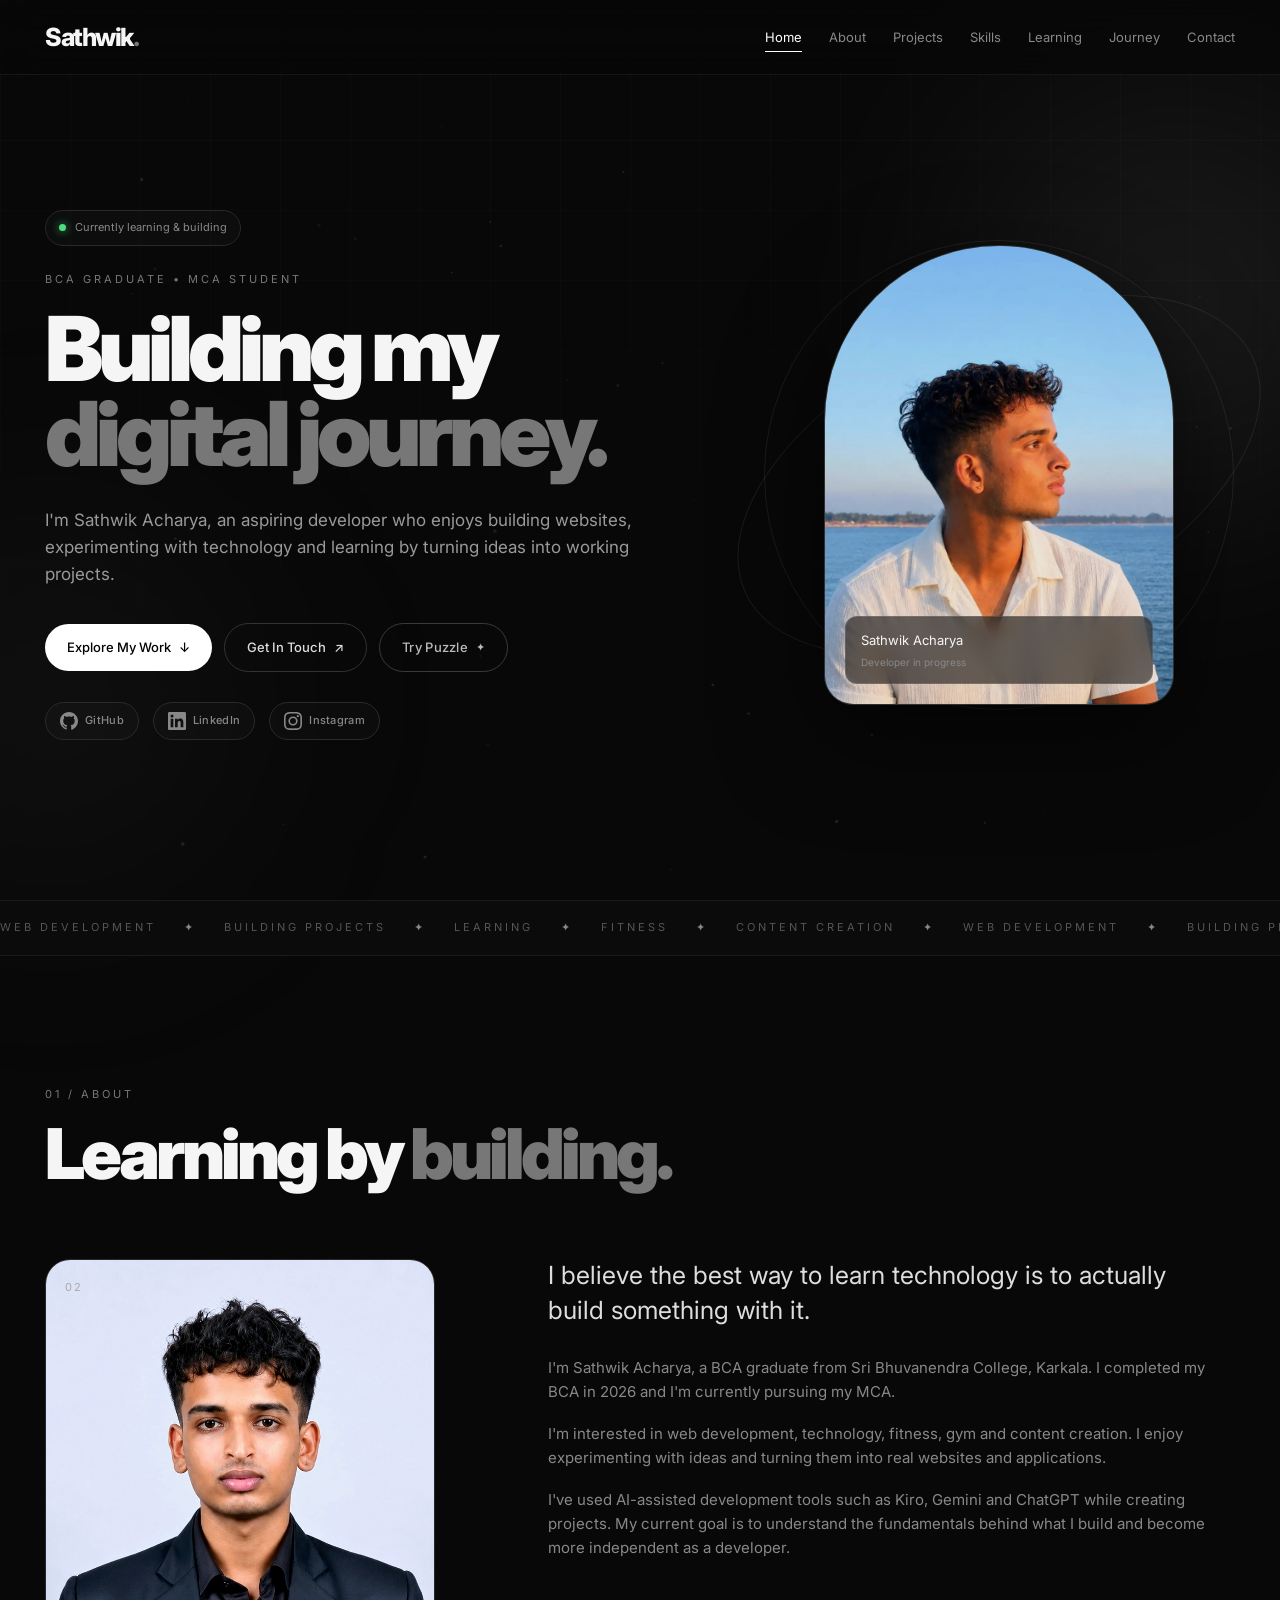
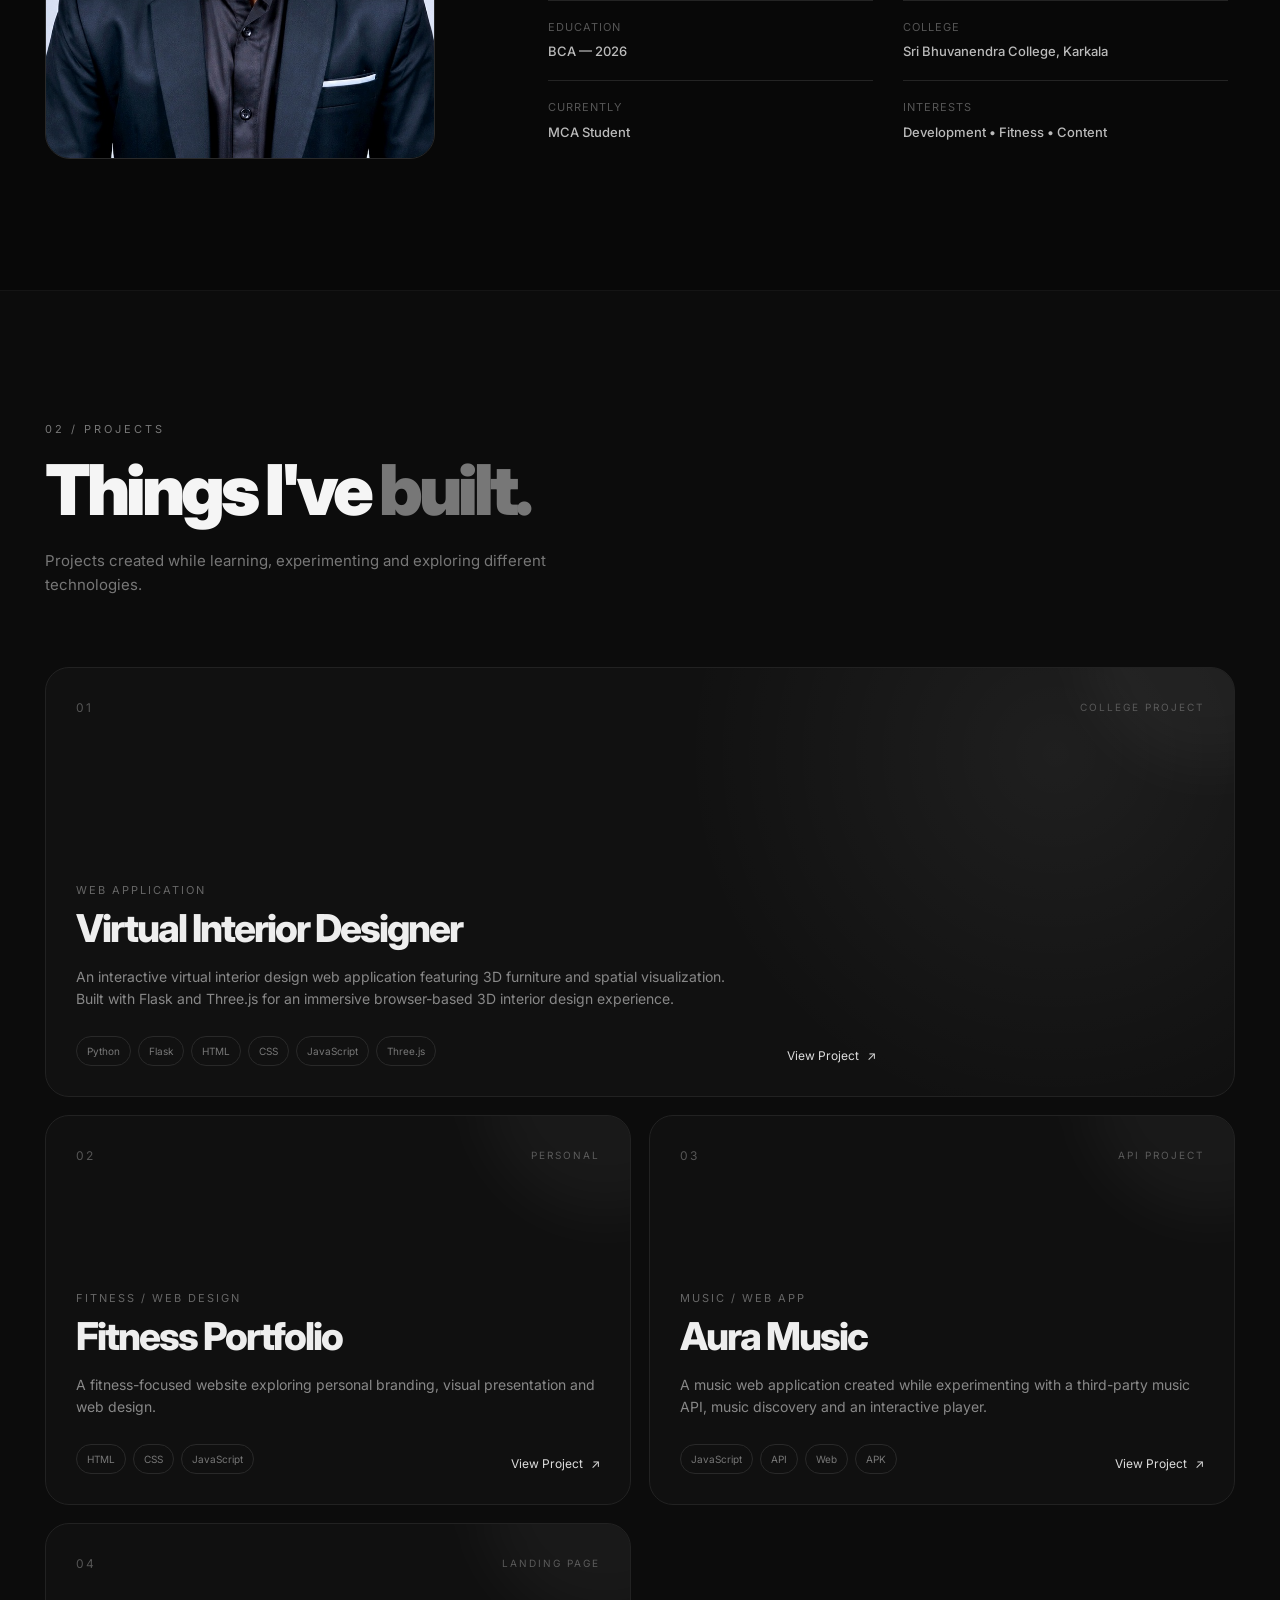
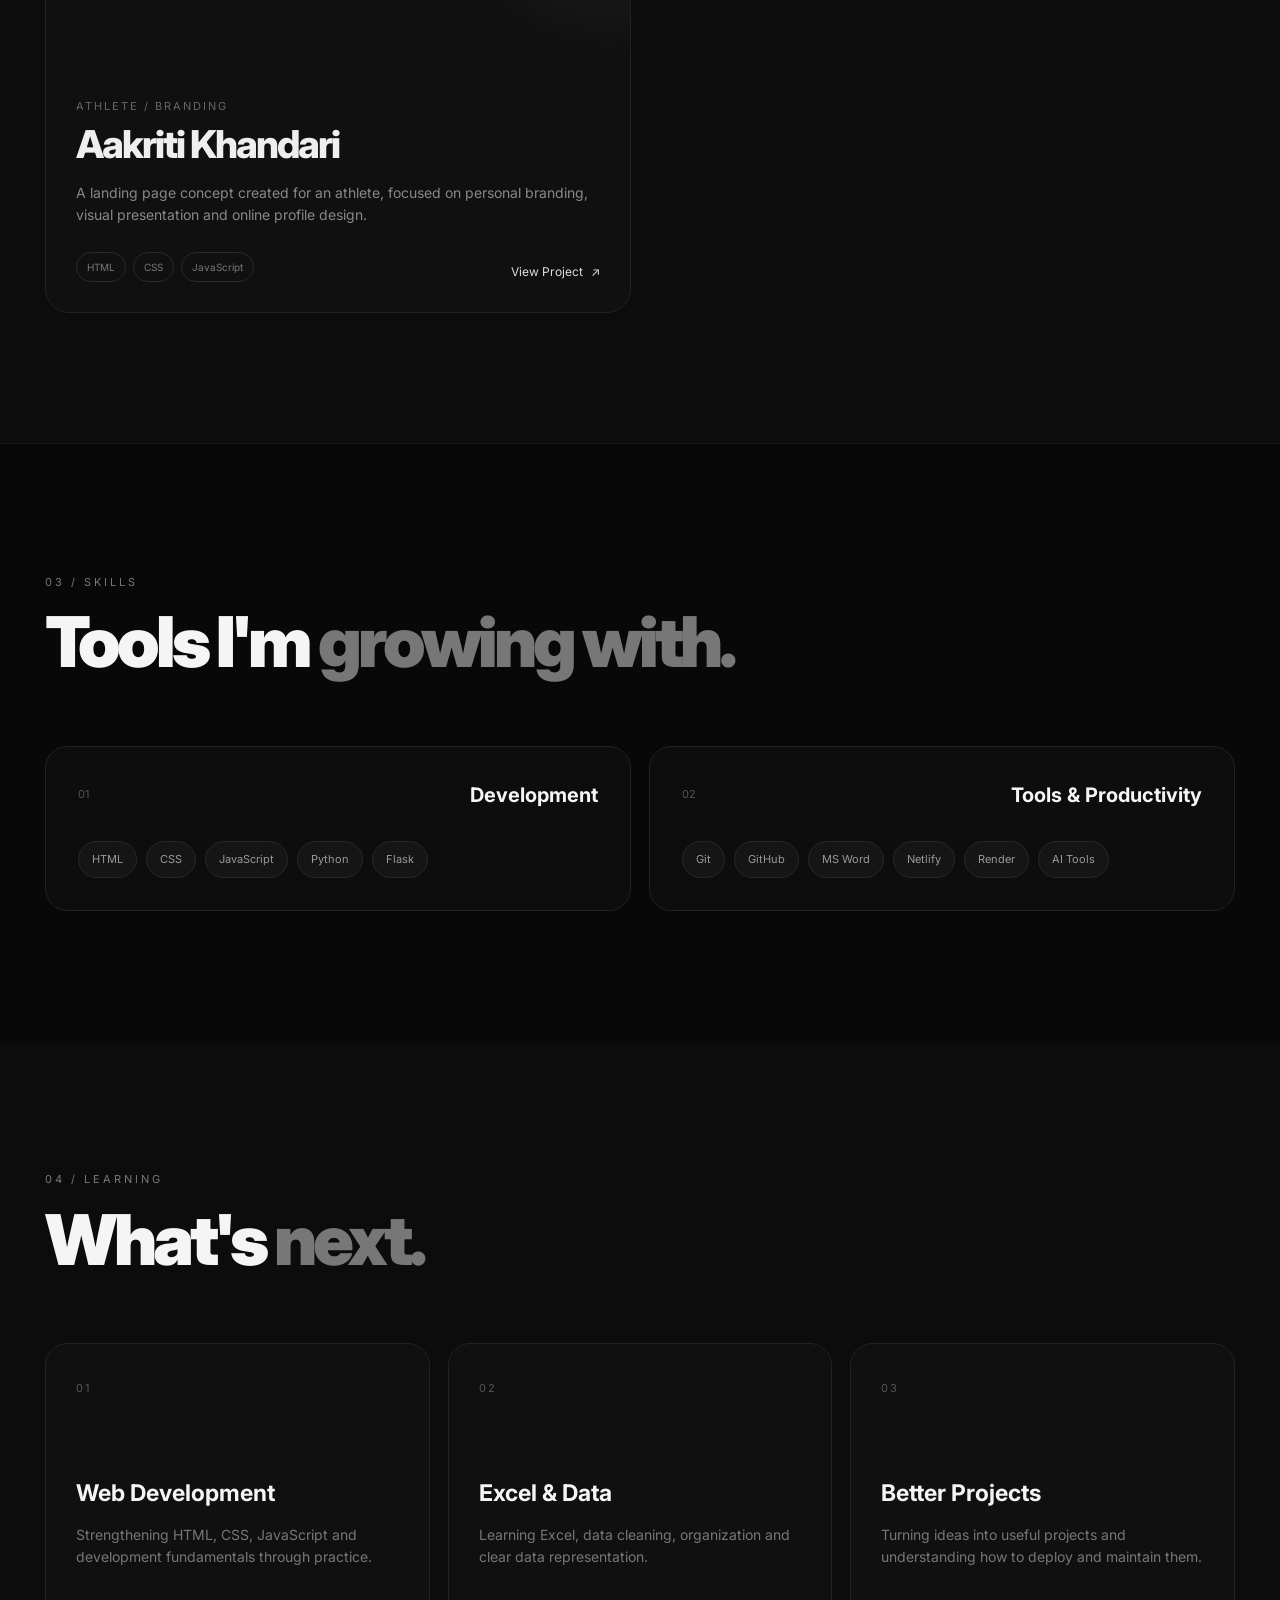
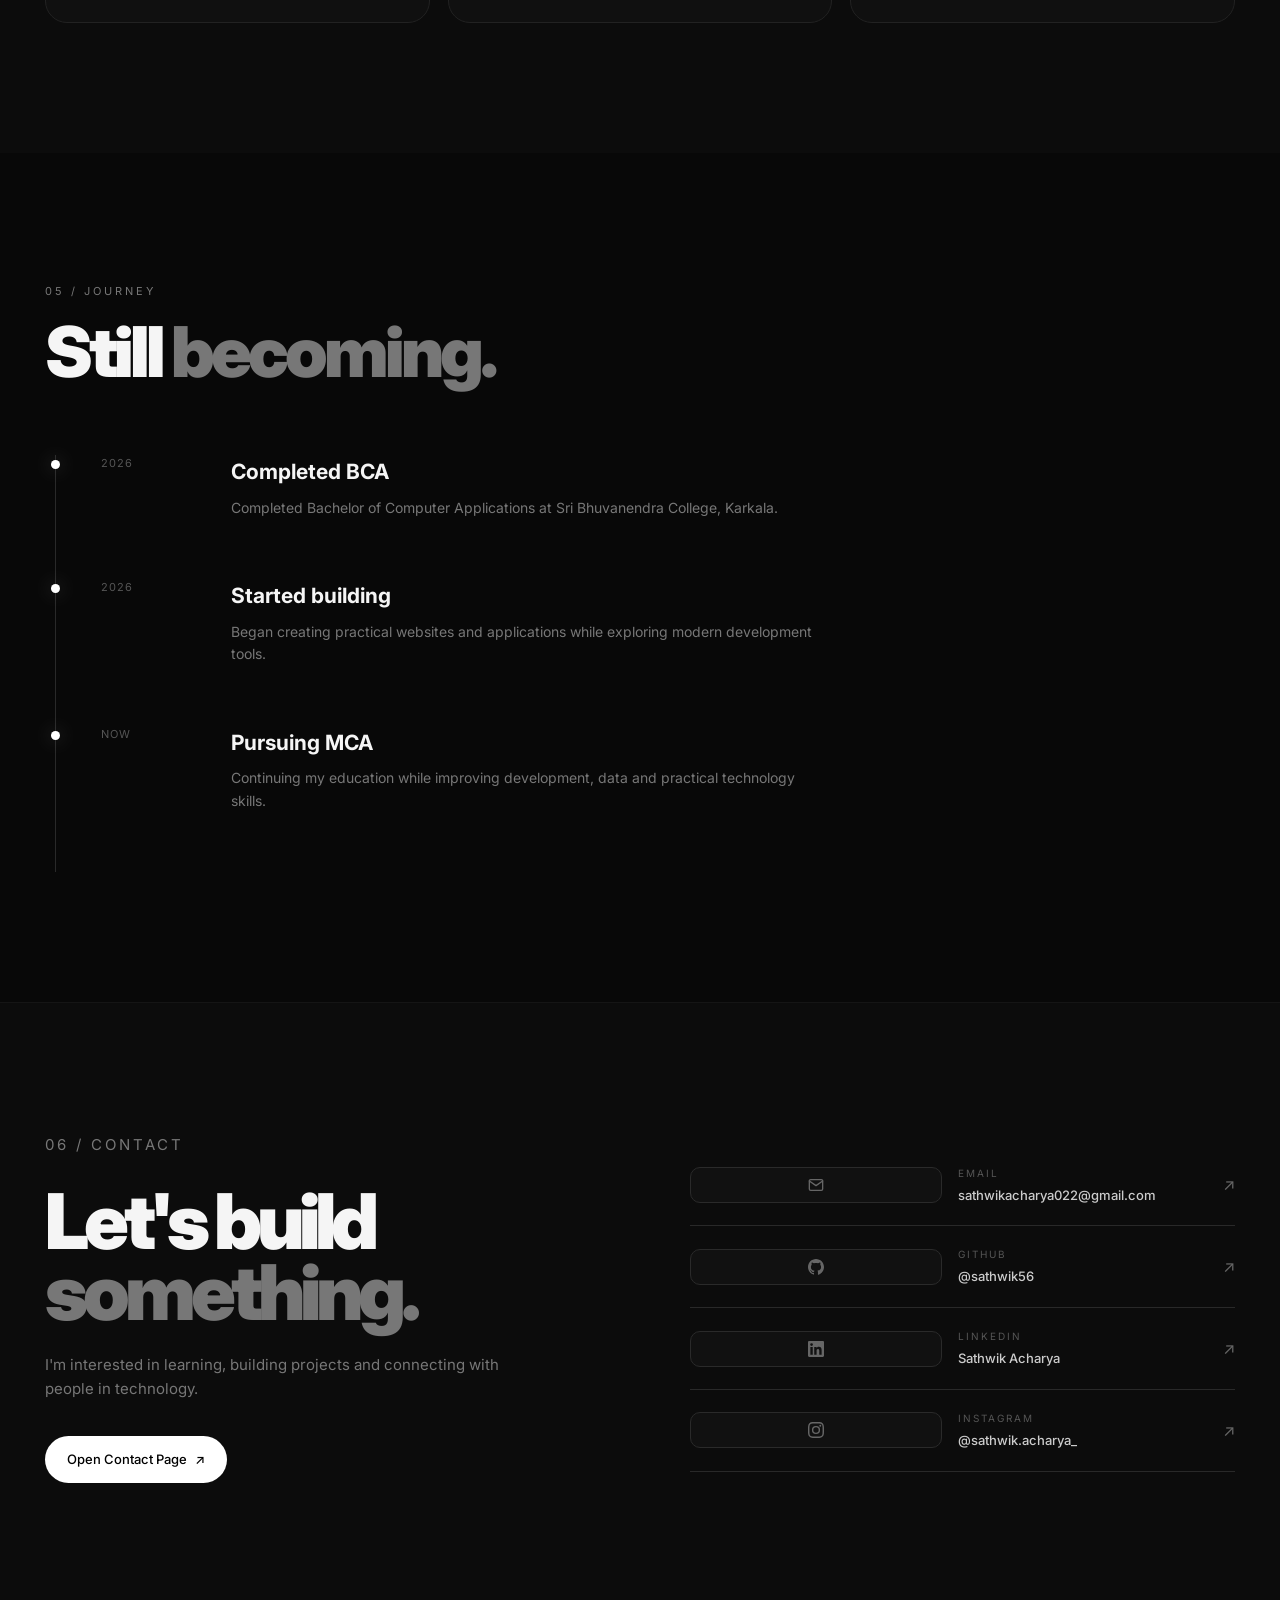
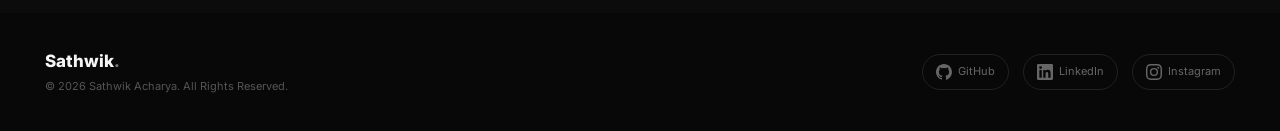
==== commit be1f0691: "feat: complete portfolio with contact page, puzzle, cursor dot, responsive fixes" ====
--- a/index.html
+++ b/index.html
@@ -20,6 +20,9 @@
     <div class="page-loader" id="page-loader" aria-hidden="true">
         <span>Loading...</span>
     </div>
+
+    <!-- CURSOR DOT -->
+    <div class="cursor-dot" id="cursor-dot" aria-hidden="true"></div>
 
     <!-- BACK TO TOP -->
     <button class="back-to-top" id="back-to-top" aria-label="Back to top">↑</button>
--- a/style.css
+++ b/style.css
@@ -1199,6 +1199,8 @@
     flex-direction: column;
     gap: 4px;
     flex: 1;
+    min-width: 0; /* allow flex child to shrink below content size */
+    overflow: hidden;
 }
 
 .contact-links a div span {
@@ -1212,6 +1214,10 @@
     color: #ccc;
     font-size: 13px;
     font-weight: 500;
+    white-space: nowrap;
+    overflow: hidden;
+    text-overflow: ellipsis;
+    display: block;
 }
 
 .contact-arrow {
@@ -1528,6 +1534,95 @@
 
 
 /* =========================
+   CURSOR DOT
+========================= */
+
+.cursor-dot {
+    position: fixed;
+    top: 0;
+    left: 0;
+    pointer-events: none;
+    z-index: 9998;
+    will-change: transform;
+    opacity: 0;
+    transition: opacity 0.3s ease;
+}
+
+.cursor-dot.visible {
+    opacity: 1;
+}
+
+/* The core dot */
+.cursor-dot::before {
+    content: "";
+    position: absolute;
+    width: 9px;
+    height: 9px;
+    border-radius: 50%;
+    background: rgba(255, 255, 255, 0.9);
+    transform: translate(-50%, -50%) scale(1);
+    transition: transform 0.2s cubic-bezier(0.34, 1.56, 0.64, 1),
+                background 0.2s ease;
+    box-shadow: 0 0 8px rgba(255, 255, 255, 0.4);
+}
+
+/* The trailing ring */
+.cursor-dot::after {
+    content: "";
+    position: absolute;
+    width: 28px;
+    height: 28px;
+    border-radius: 50%;
+    border: 1px solid rgba(255, 255, 255, 0.25);
+    transform: translate(-50%, -50%) scale(1);
+    transition: transform 0.35s cubic-bezier(0.34, 1.56, 0.64, 1),
+                border-color 0.3s ease,
+                opacity 0.3s ease;
+}
+
+/* Pressed state — dot squishes, ring expands */
+.cursor-dot.pressed::before {
+    transform: translate(-50%, -50%) scale(0.5);
+    background: rgba(255, 255, 255, 0.6);
+}
+
+.cursor-dot.pressed::after {
+    transform: translate(-50%, -50%) scale(1.7);
+    border-color: rgba(255, 255, 255, 0.5);
+    opacity: 0;
+}
+
+/* Hovering an interactive element — ring tightens, dot grows */
+.cursor-dot.hovering::before {
+    transform: translate(-50%, -50%) scale(1.5);
+    background: rgba(255, 255, 255, 0.95);
+    box-shadow: 0 0 14px rgba(255, 255, 255, 0.6);
+}
+
+.cursor-dot.hovering::after {
+    transform: translate(-50%, -50%) scale(0.7);
+    border-color: rgba(255, 255, 255, 0.45);
+}
+
+/* Click ripple burst — applied momentarily via JS */
+.cursor-dot.ripple::after {
+    transform: translate(-50%, -50%) scale(3);
+    border-color: rgba(255, 255, 255, 0);
+    transition: transform 0.5s cubic-bezier(0.2, 0.8, 0.4, 1),
+                border-color 0.5s ease,
+                opacity 0.5s ease;
+    opacity: 0;
+}
+
+/* Only show custom cursor on real pointer/mouse devices */
+@media (hover: none) {
+    .cursor-dot {
+        display: none;
+    }
+}
+
+
+/* =========================
    REDUCED MOTION
 ========================= */
 
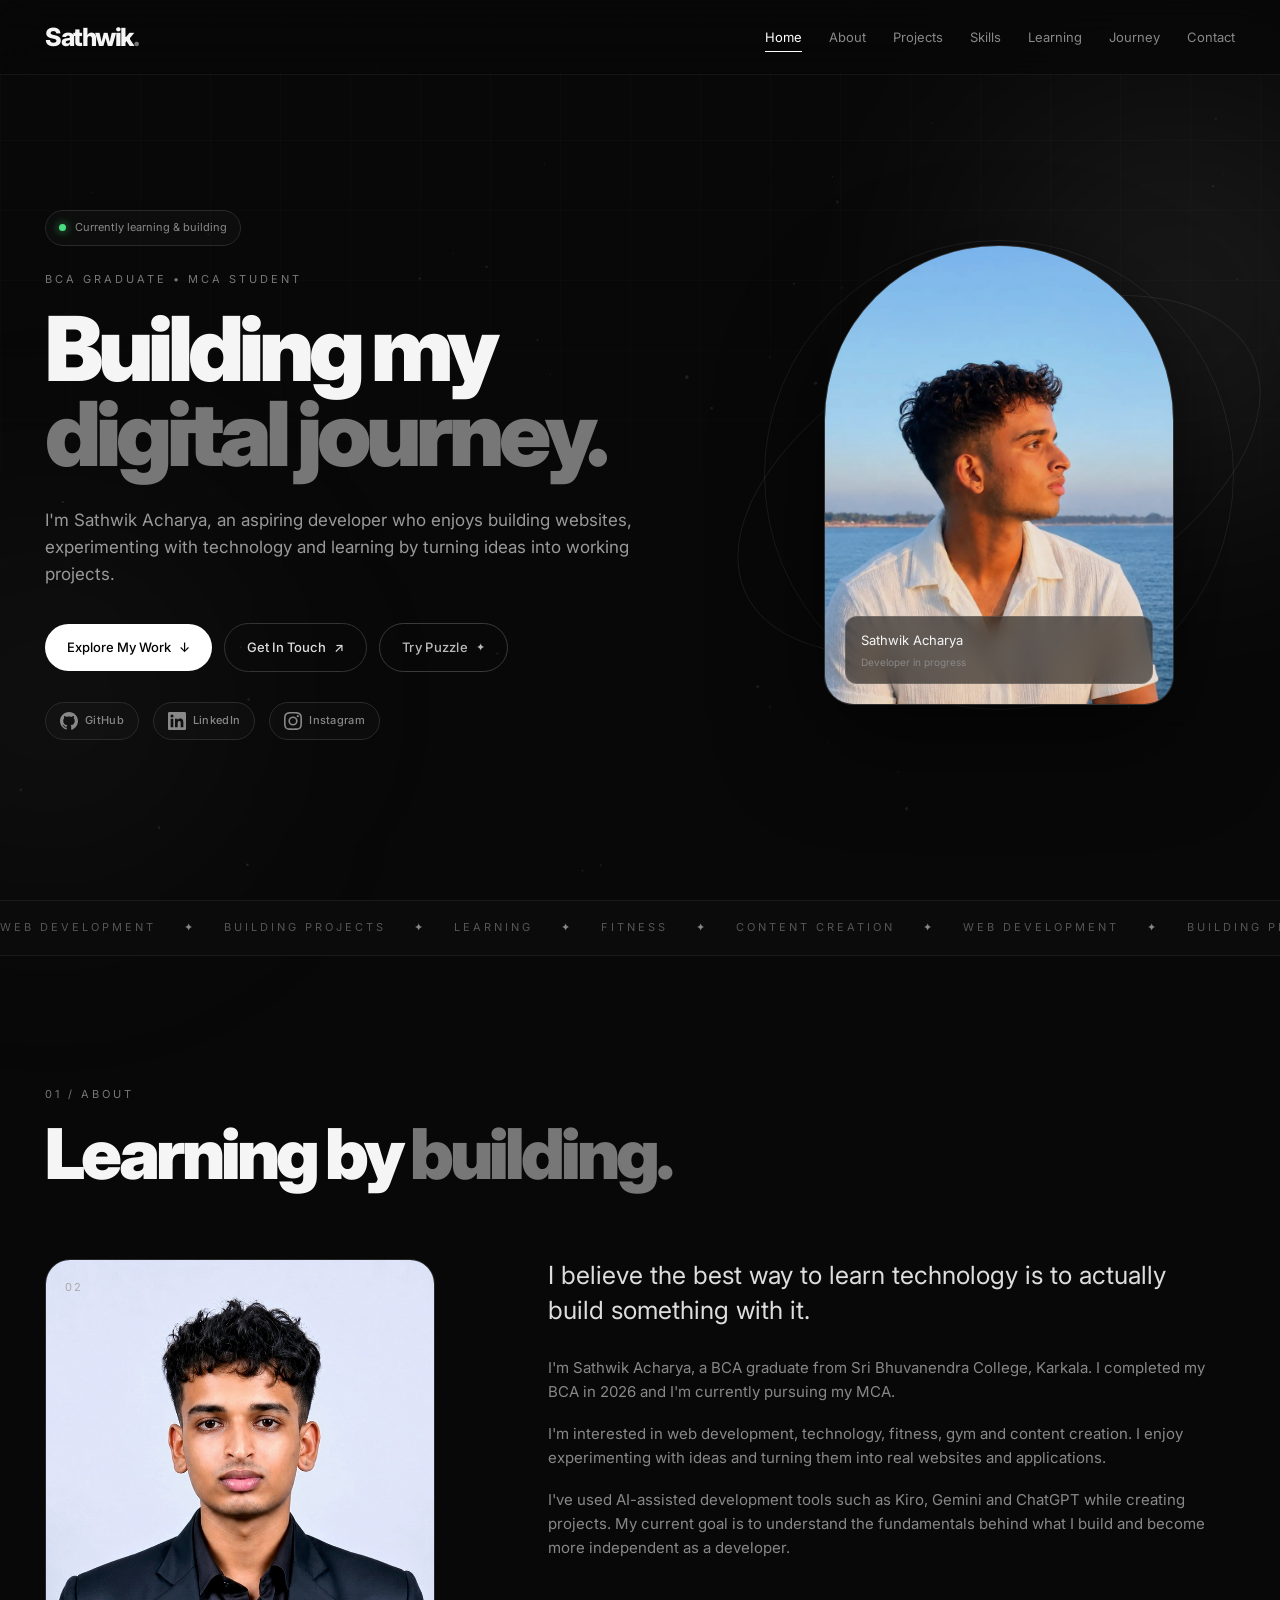
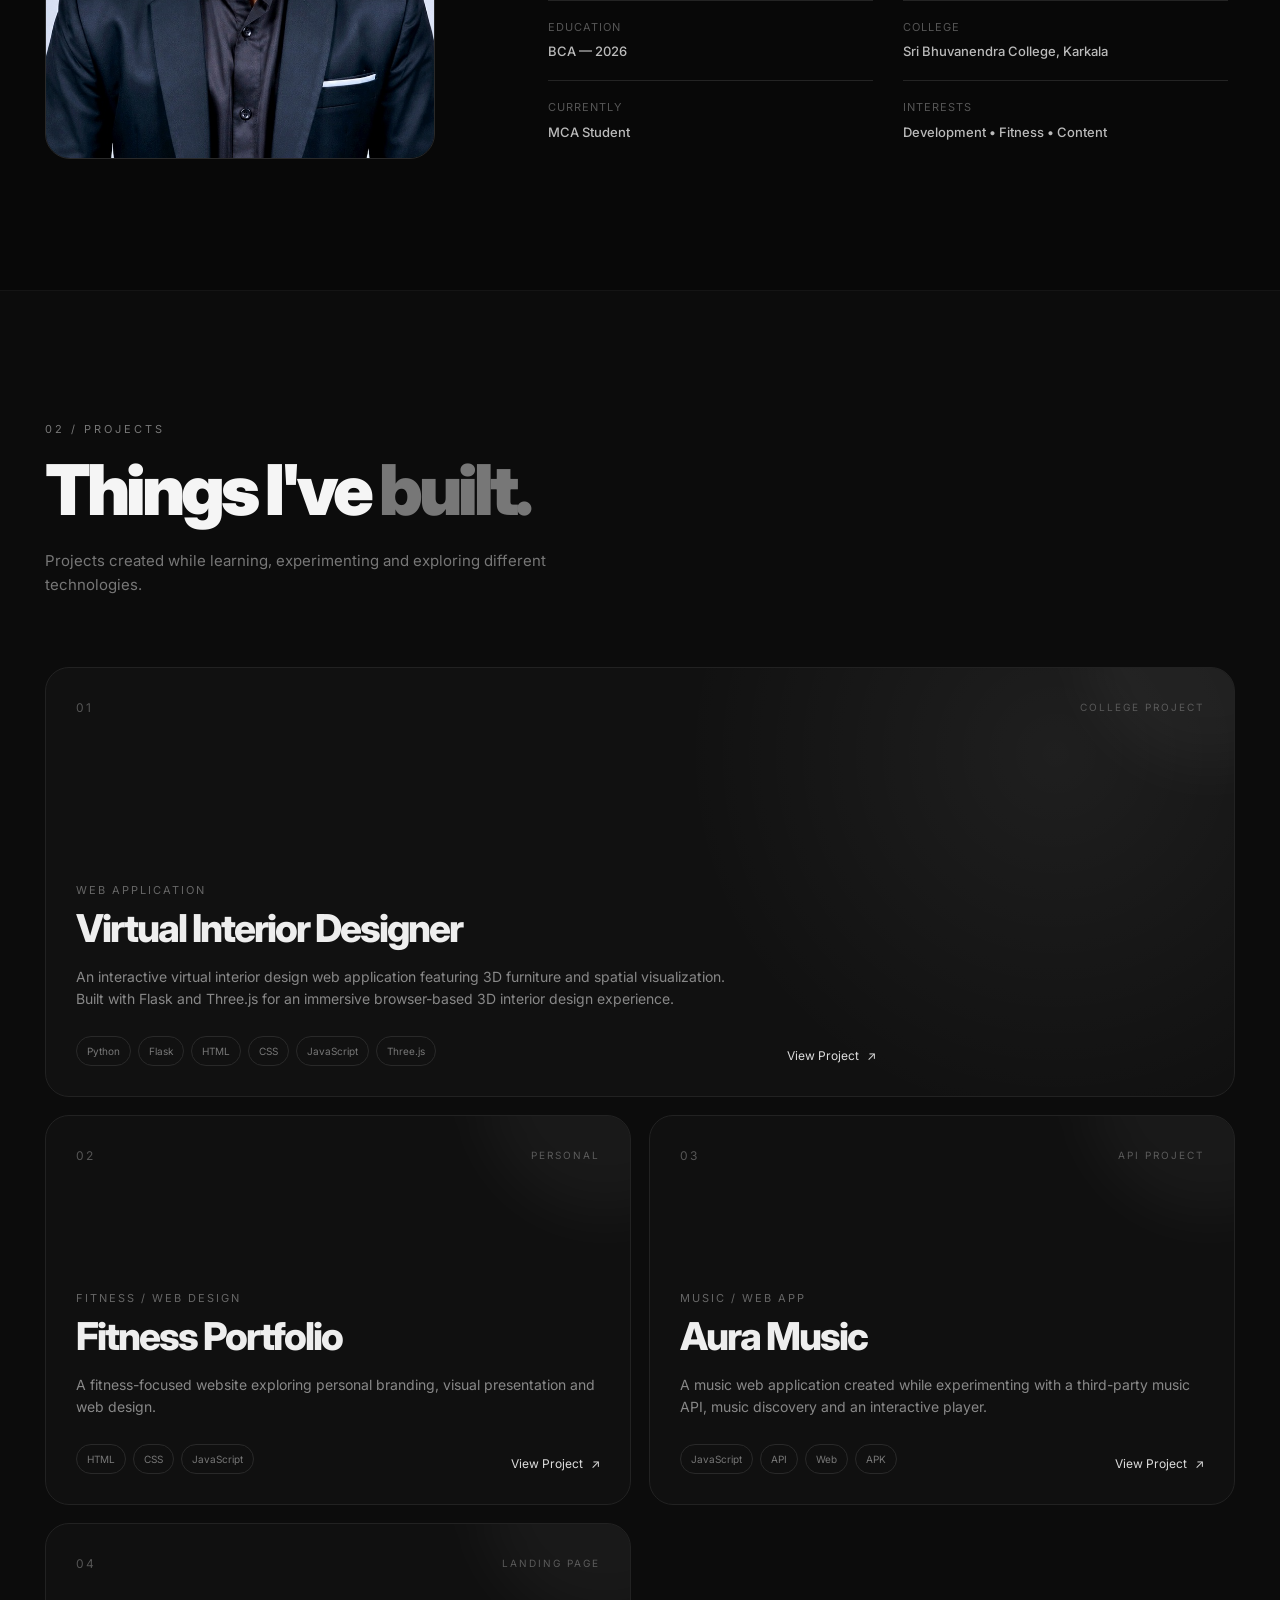
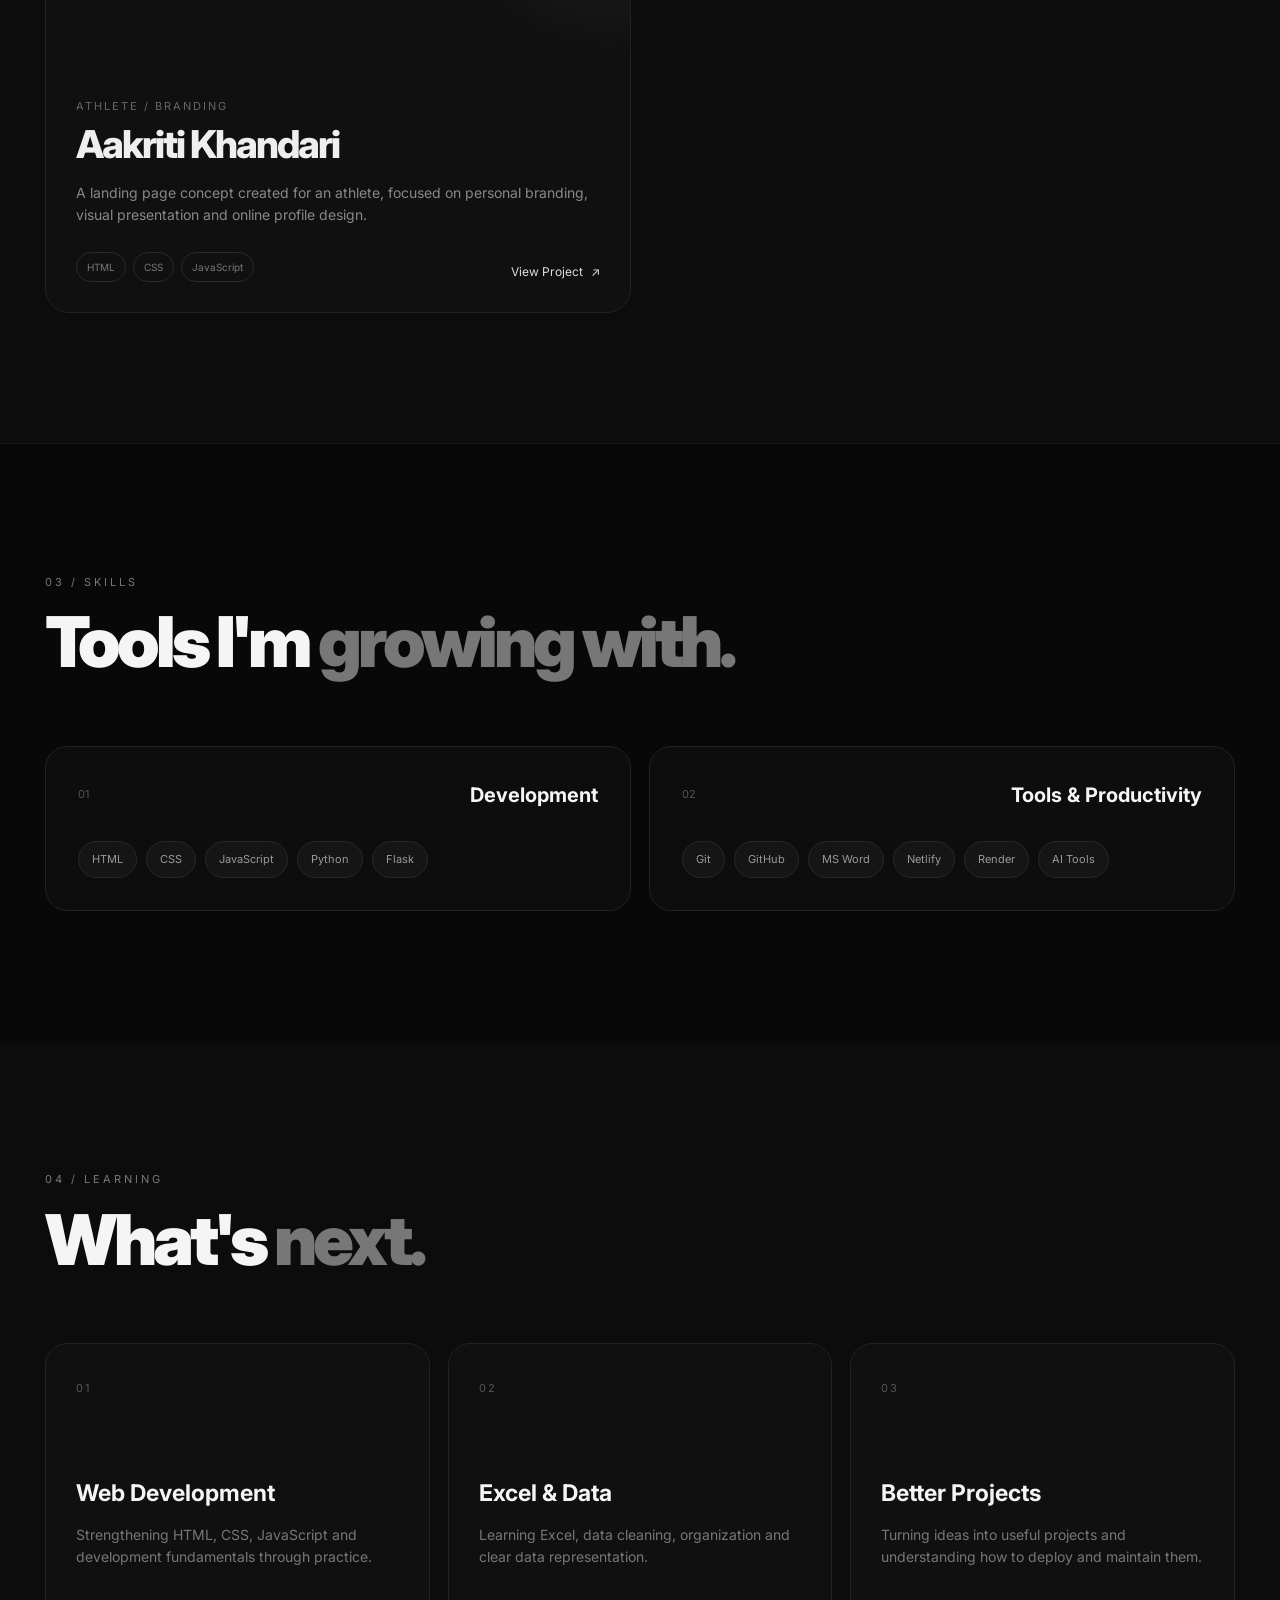
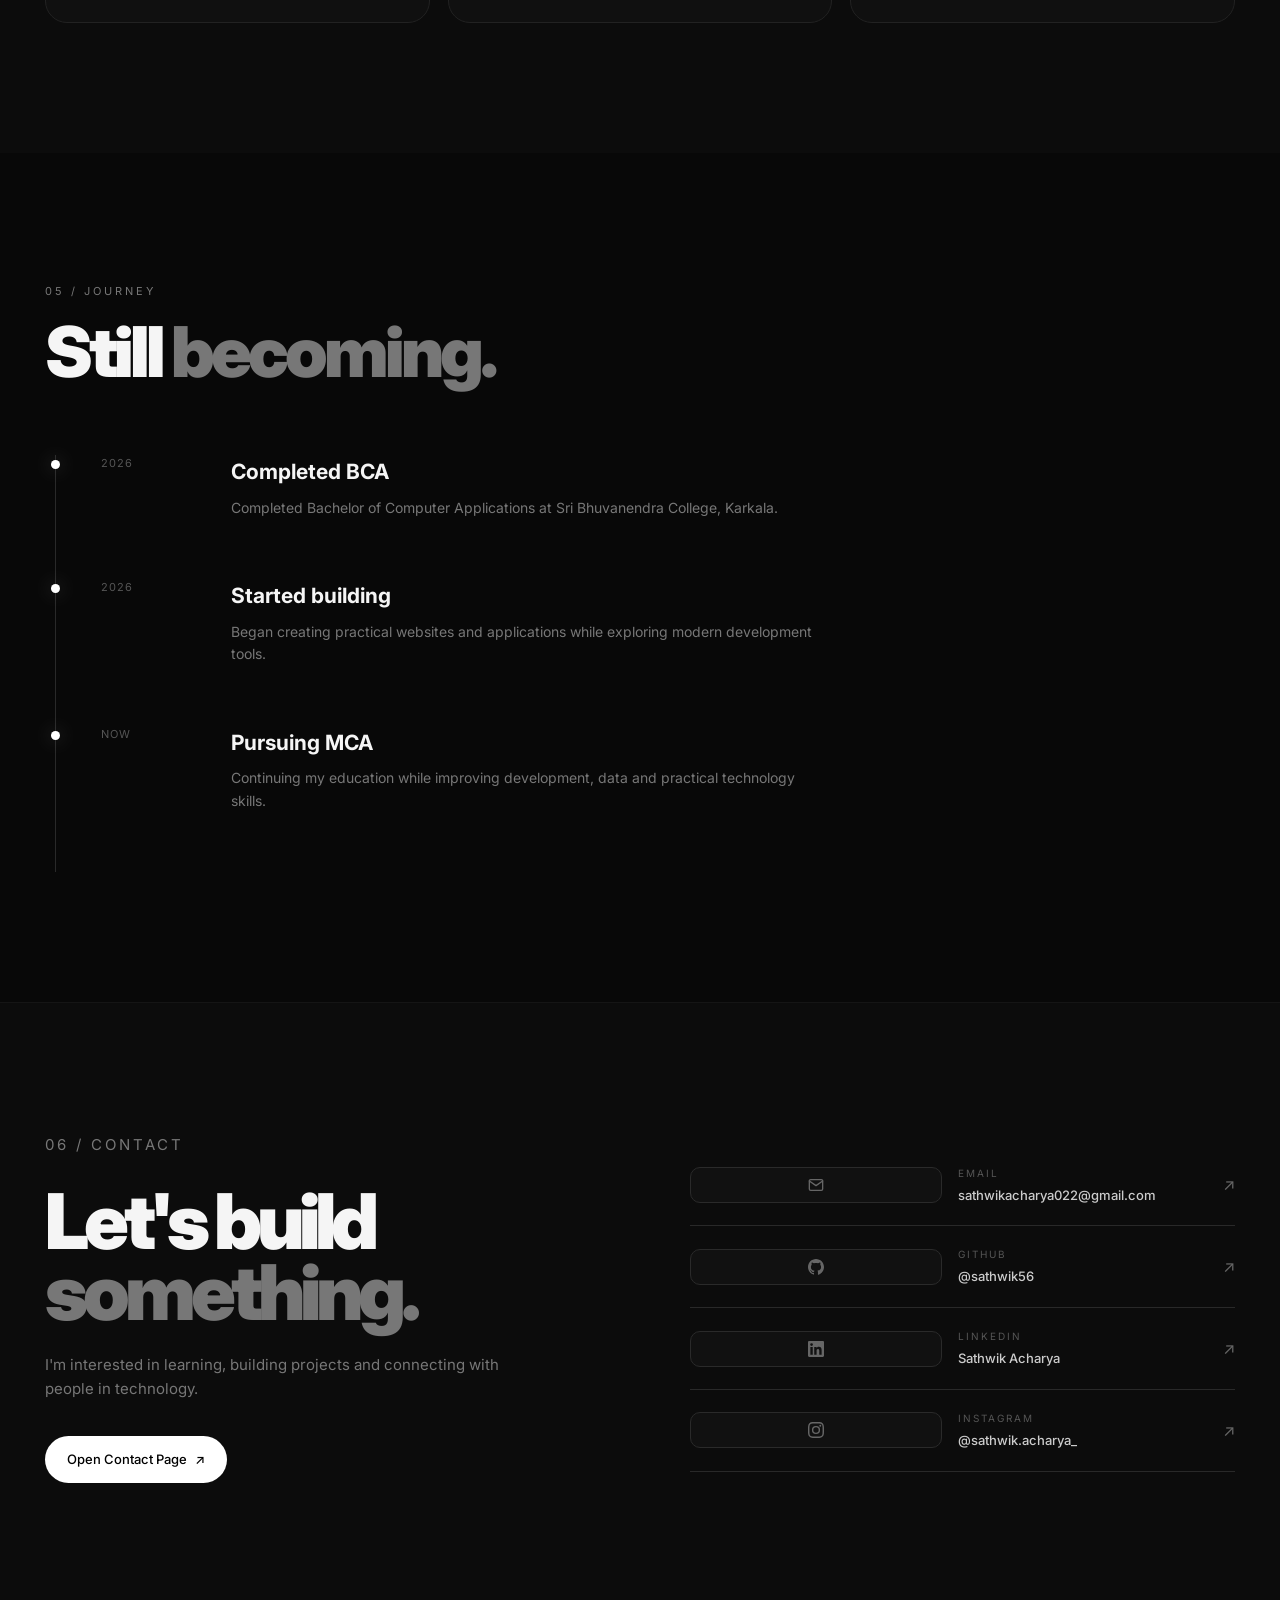
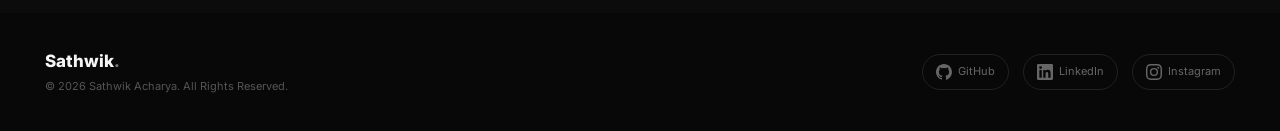
==== commit 9b90fd02: "feat: complete portfolio — contact, puzzle, cursor dot, responsive" ====
--- a/index.html
+++ b/index.html
@@ -8,6 +8,7 @@
     <meta property="og:title" content="Sathwik Acharya | Developer Portfolio">
     <meta property="og:description" content="Aspiring developer building practical web projects while learning.">
     <meta property="og:type" content="website">
+    <meta property="og:url" content="https://sathwik56.github.io">
     <title>Sathwik Acharya | Developer Portfolio</title>
     <link rel="preconnect" href="https://fonts.googleapis.com">
     <link rel="preconnect" href="https://fonts.gstatic.com" crossorigin>
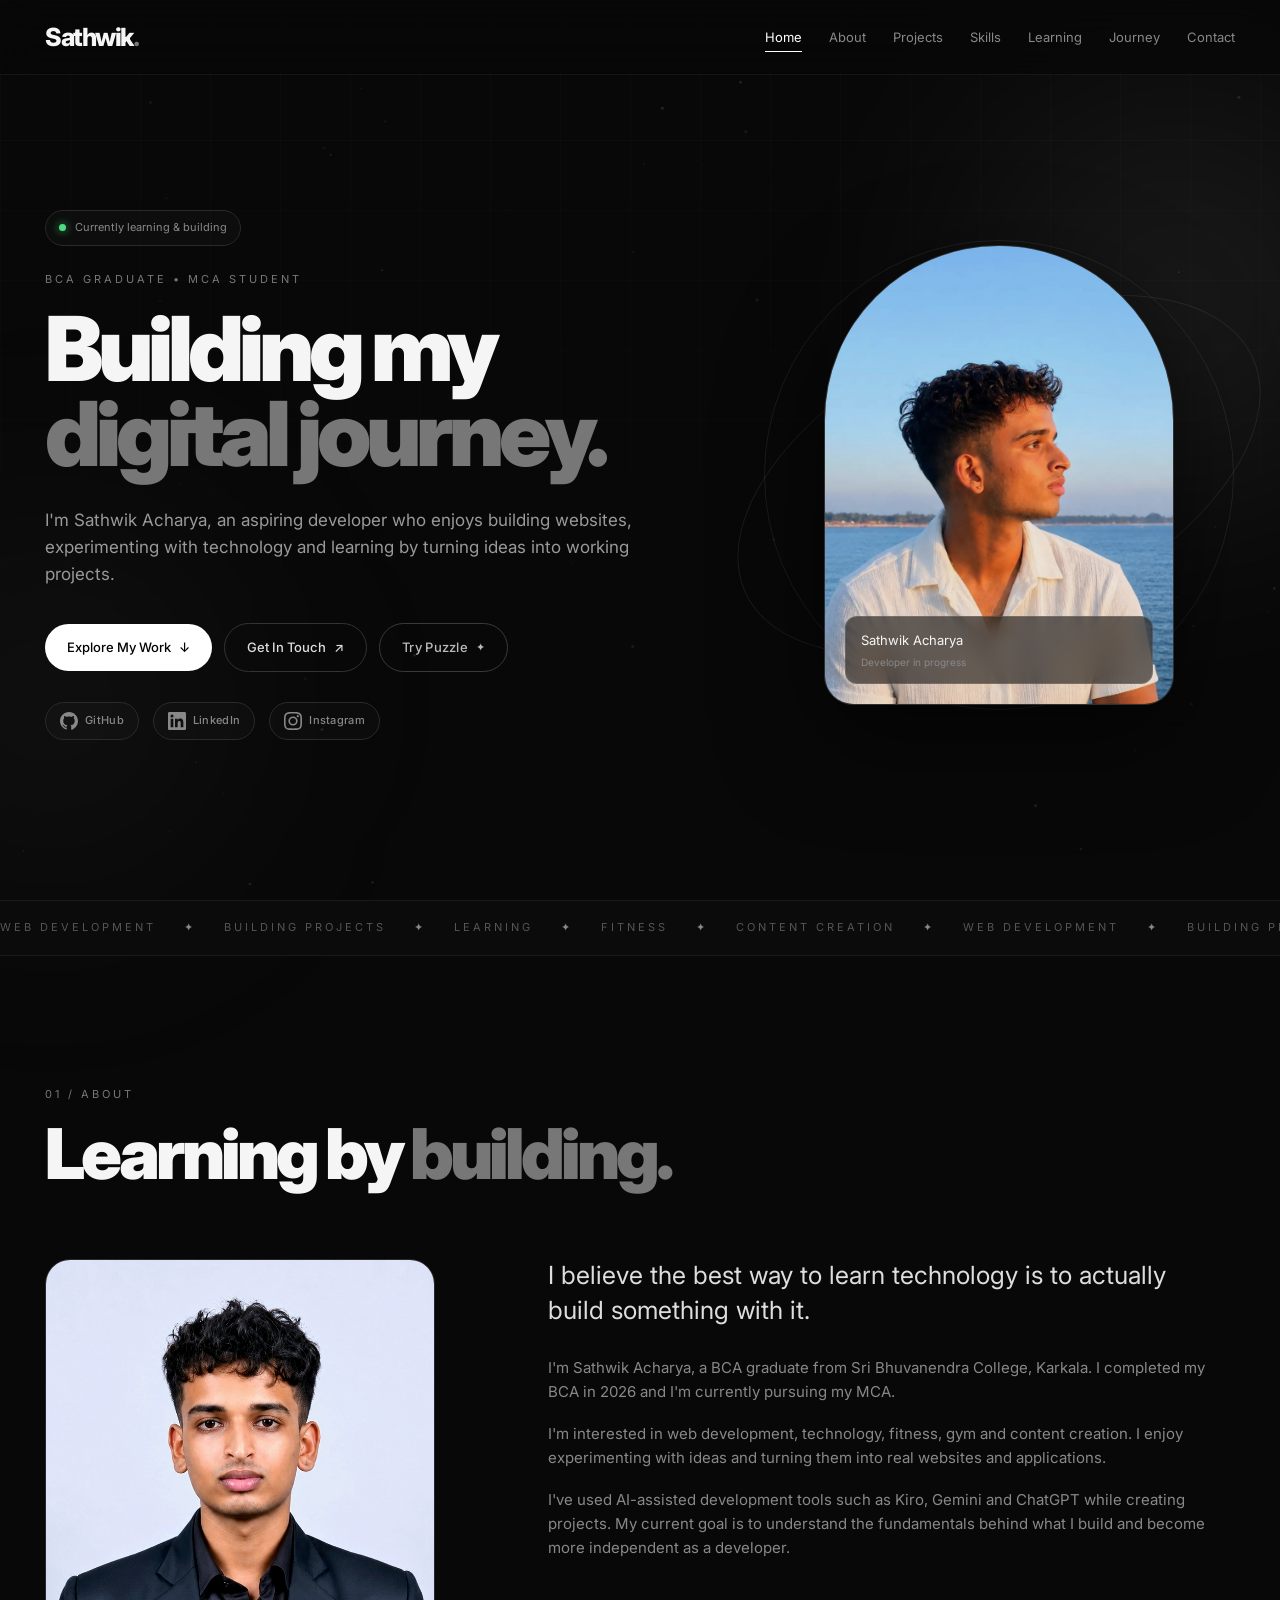
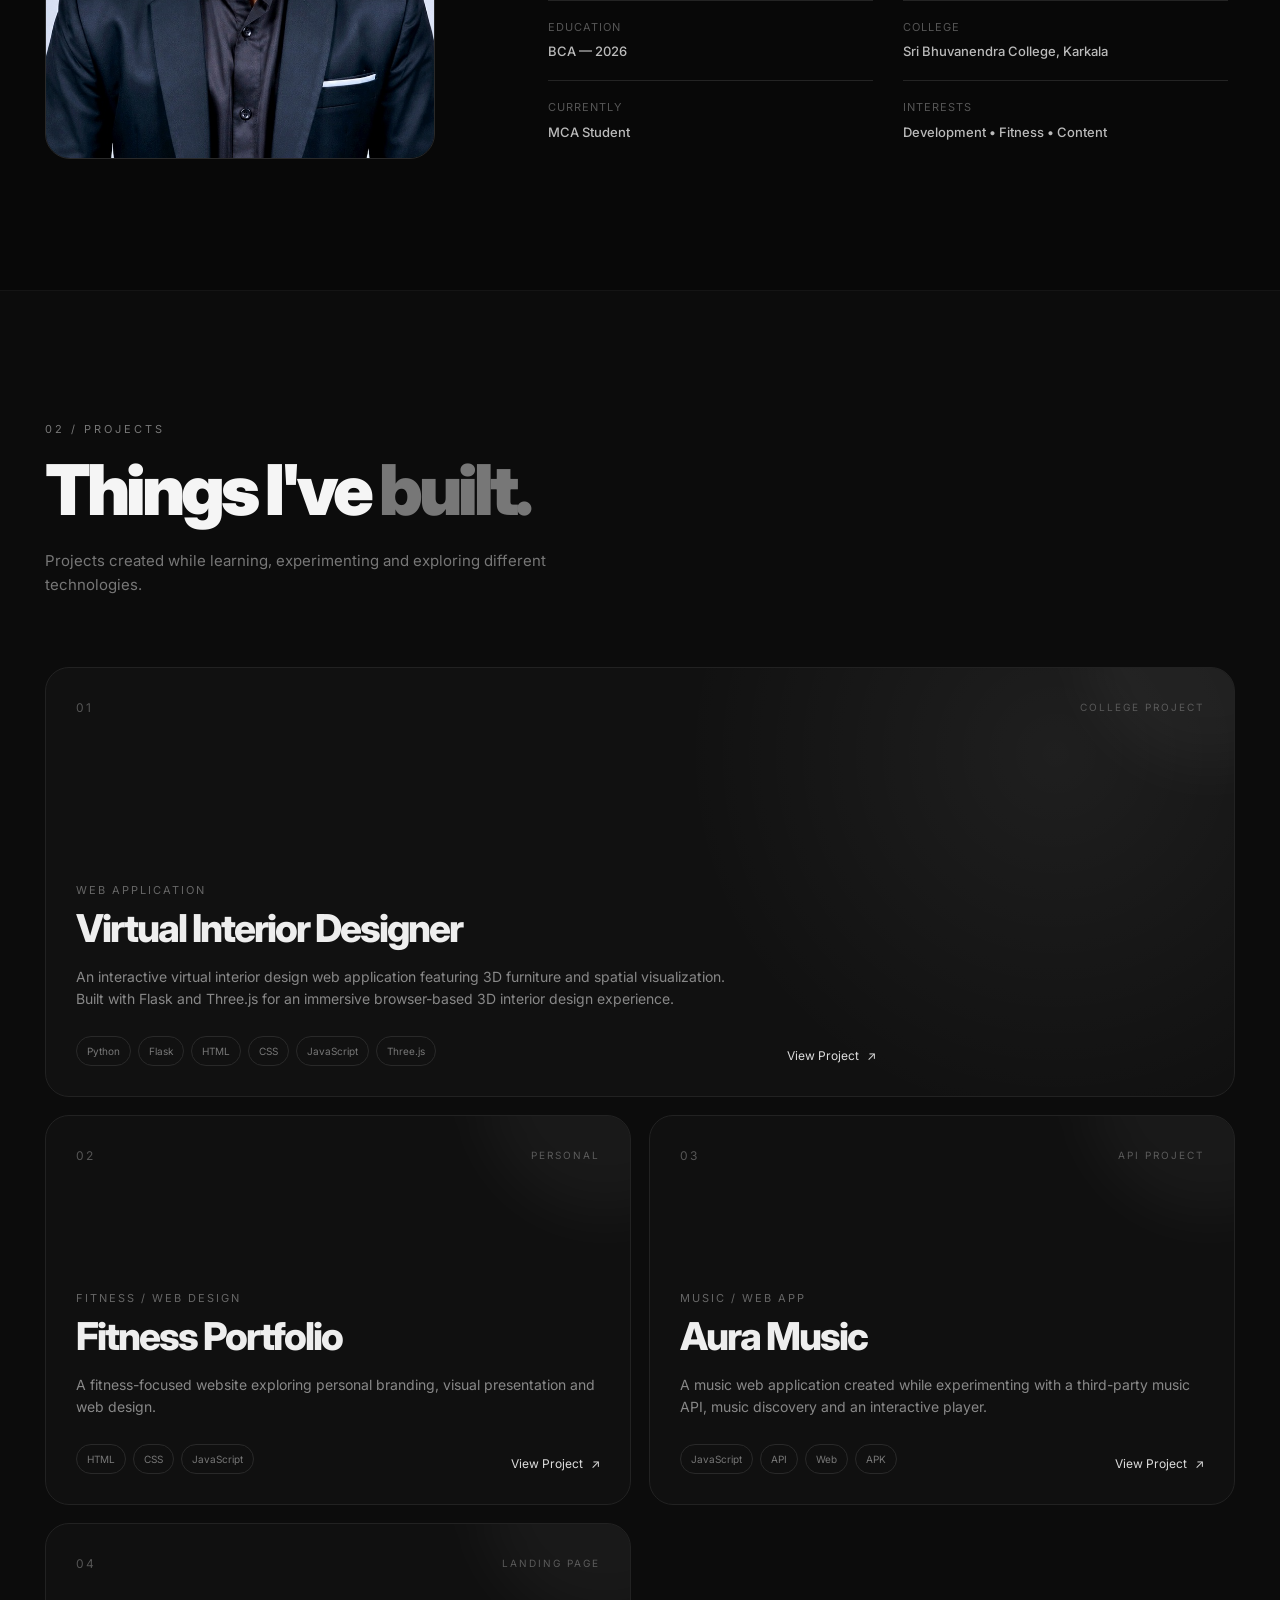
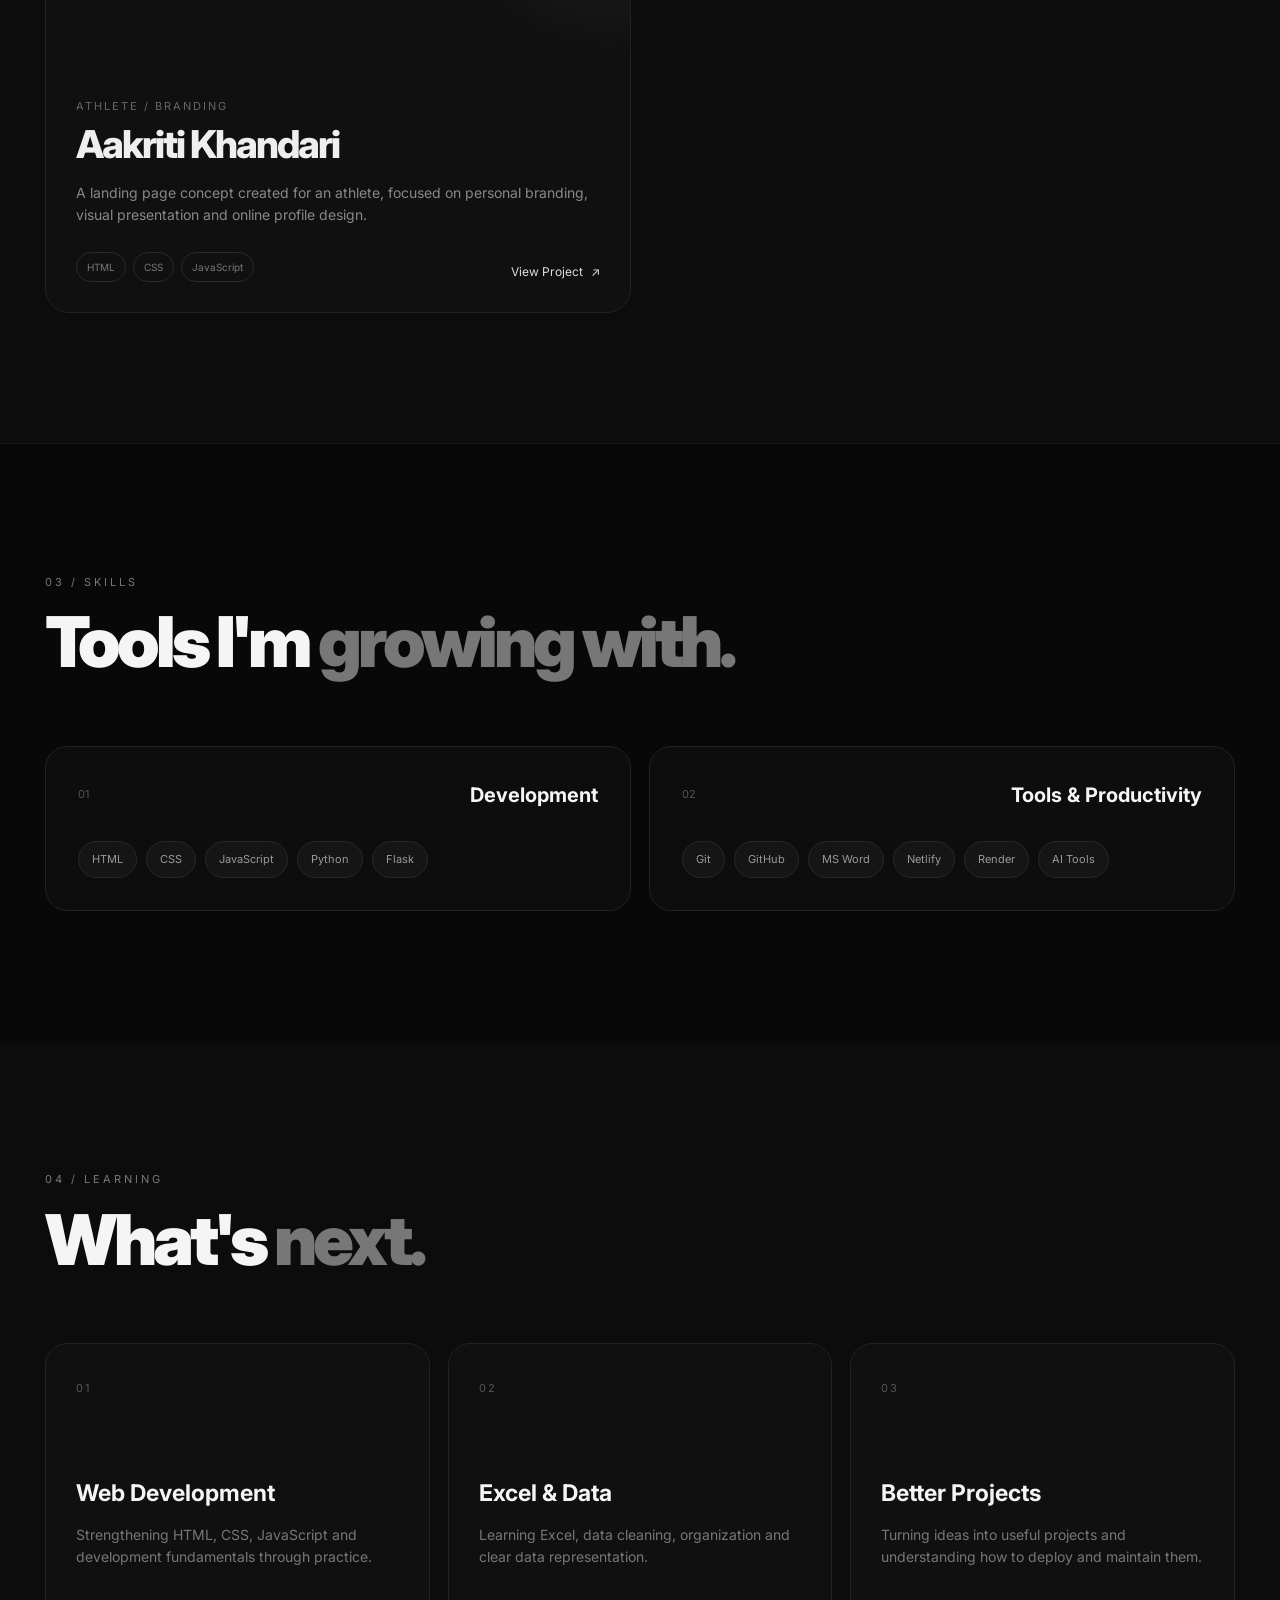
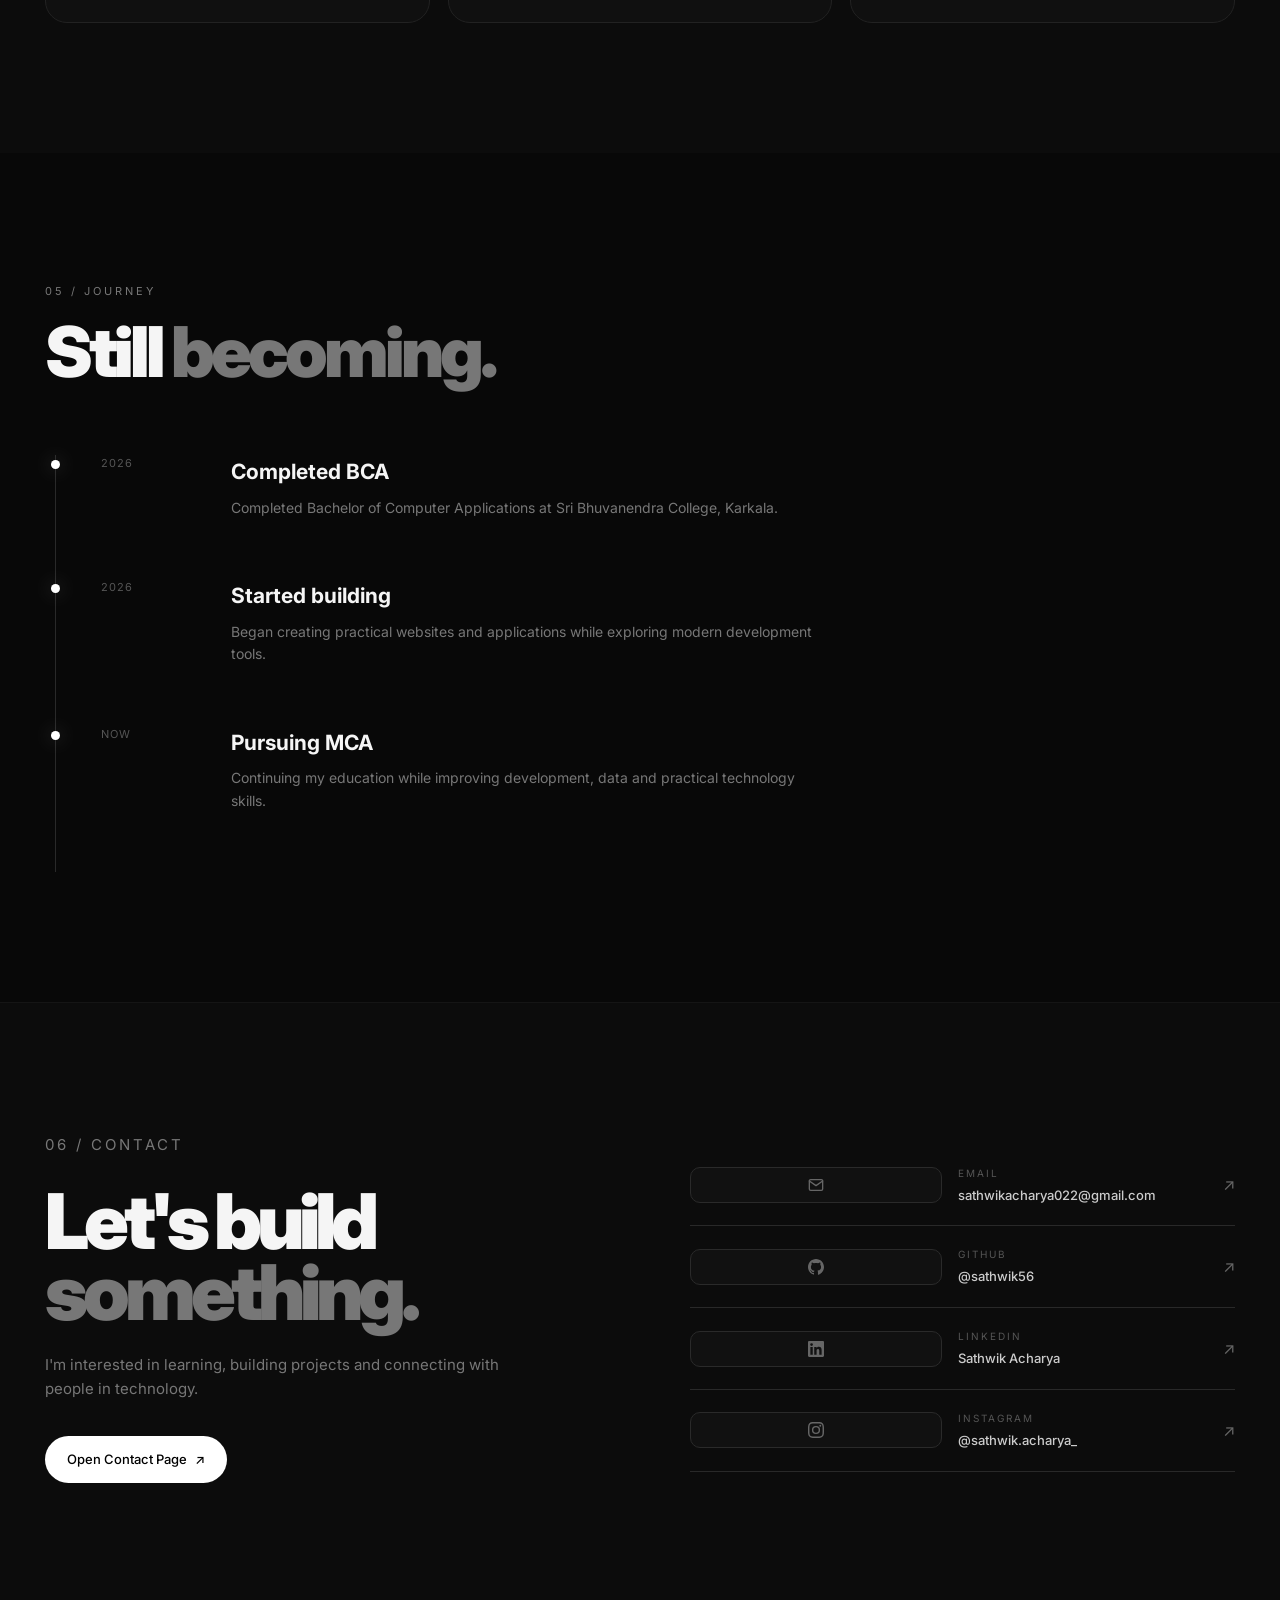
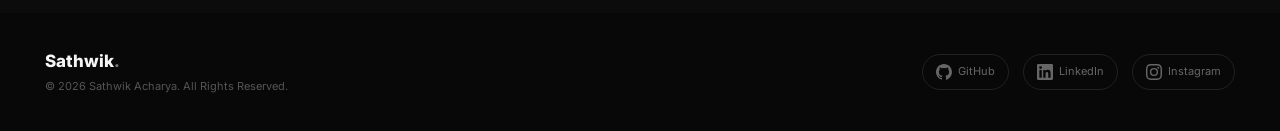
==== commit 86ef4d14: "feat: complete portfolio - contact, puzzle, cursor dot, responsive" ====
--- a/index.html
+++ b/index.html
@@ -145,7 +145,6 @@
 
             <div class="about-container">
                 <div class="about-image reveal">
-                    <div class="about-image-number" aria-hidden="true">02</div>
                     <img src="images/profile1.jpg" alt="Sathwik Acharya">
                 </div>
 
--- a/style.css
+++ b/style.css
@@ -705,16 +705,6 @@
 
 .about-image:hover img {
     transform: translateY(-8px);
-}
-
-.about-image-number {
-    position: absolute;
-    top: 20px;
-    left: 20px;
-    z-index: 2;
-    color: #aaa;
-    font-size: 11px;
-    letter-spacing: 2px;
 }
 
 .about-text {
@@ -1535,6 +1525,8 @@
 
 /* =========================
    CURSOR DOT
+   Desktop: follows mouse with dot + ring
+   Mobile: tap ripple appears at touch point
 ========================= */
 
 .cursor-dot {
@@ -1552,7 +1544,7 @@
     opacity: 1;
 }
 
-/* The core dot */
+/* Core dot */
 .cursor-dot::before {
     content: "";
     position: absolute;
@@ -1562,11 +1554,12 @@
     background: rgba(255, 255, 255, 0.9);
     transform: translate(-50%, -50%) scale(1);
     transition: transform 0.2s cubic-bezier(0.34, 1.56, 0.64, 1),
-                background 0.2s ease;
+                background 0.2s ease,
+                opacity 0.3s ease;
     box-shadow: 0 0 8px rgba(255, 255, 255, 0.4);
 }
 
-/* The trailing ring */
+/* Trailing ring */
 .cursor-dot::after {
     content: "";
     position: absolute;
@@ -1580,44 +1573,68 @@
                 opacity 0.3s ease;
 }
 
-/* Pressed state — dot squishes, ring expands */
+/* Pressed: dot squishes, ring expands */
 .cursor-dot.pressed::before {
     transform: translate(-50%, -50%) scale(0.5);
     background: rgba(255, 255, 255, 0.6);
 }
-
 .cursor-dot.pressed::after {
     transform: translate(-50%, -50%) scale(1.7);
     border-color: rgba(255, 255, 255, 0.5);
     opacity: 0;
 }
 
-/* Hovering an interactive element — ring tightens, dot grows */
+/* Hovering interactive element */
 .cursor-dot.hovering::before {
     transform: translate(-50%, -50%) scale(1.5);
     background: rgba(255, 255, 255, 0.95);
     box-shadow: 0 0 14px rgba(255, 255, 255, 0.6);
 }
-
 .cursor-dot.hovering::after {
     transform: translate(-50%, -50%) scale(0.7);
     border-color: rgba(255, 255, 255, 0.45);
 }
 
-/* Click ripple burst — applied momentarily via JS */
+/* Click ripple burst */
 .cursor-dot.ripple::after {
-    transform: translate(-50%, -50%) scale(3);
+    transform: translate(-50%, -50%) scale(3.5);
     border-color: rgba(255, 255, 255, 0);
-    transition: transform 0.5s cubic-bezier(0.2, 0.8, 0.4, 1),
-                border-color 0.5s ease,
-                opacity 0.5s ease;
+    transition: transform 0.55s cubic-bezier(0.2, 0.8, 0.4, 1),
+                border-color 0.55s ease,
+                opacity 0.55s ease;
     opacity: 0;
 }
 
-/* Only show custom cursor on real pointer/mouse devices */
+/* Mobile tap ripple — bigger ring, no persistent dot */
 @media (hover: none) {
+    /* Hide the core dot on touch — finger is the cursor */
+    .cursor-dot::before {
+        opacity: 0;
+    }
+
+    /* Tap ring: larger, more visible for a finger */
+    .cursor-dot::after {
+        width: 44px;
+        height: 44px;
+        border: 1.5px solid rgba(255, 255, 255, 0.35);
+    }
+
+    /* On tap: ring bursts out and fades */
+    .cursor-dot.ripple::after {
+        transform: translate(-50%, -50%) scale(2.8);
+        border-color: rgba(255, 255, 255, 0);
+        opacity: 0;
+        transition: transform 0.5s cubic-bezier(0.2, 0.8, 0.4, 1),
+                    border-color 0.5s ease,
+                    opacity 0.5s ease;
+    }
+
+    /* Hide the dot between taps — only show on touch */
     .cursor-dot {
-        display: none;
+        opacity: 0 !important;
+    }
+    .cursor-dot.tap-active {
+        opacity: 1 !important;
     }
 }
 
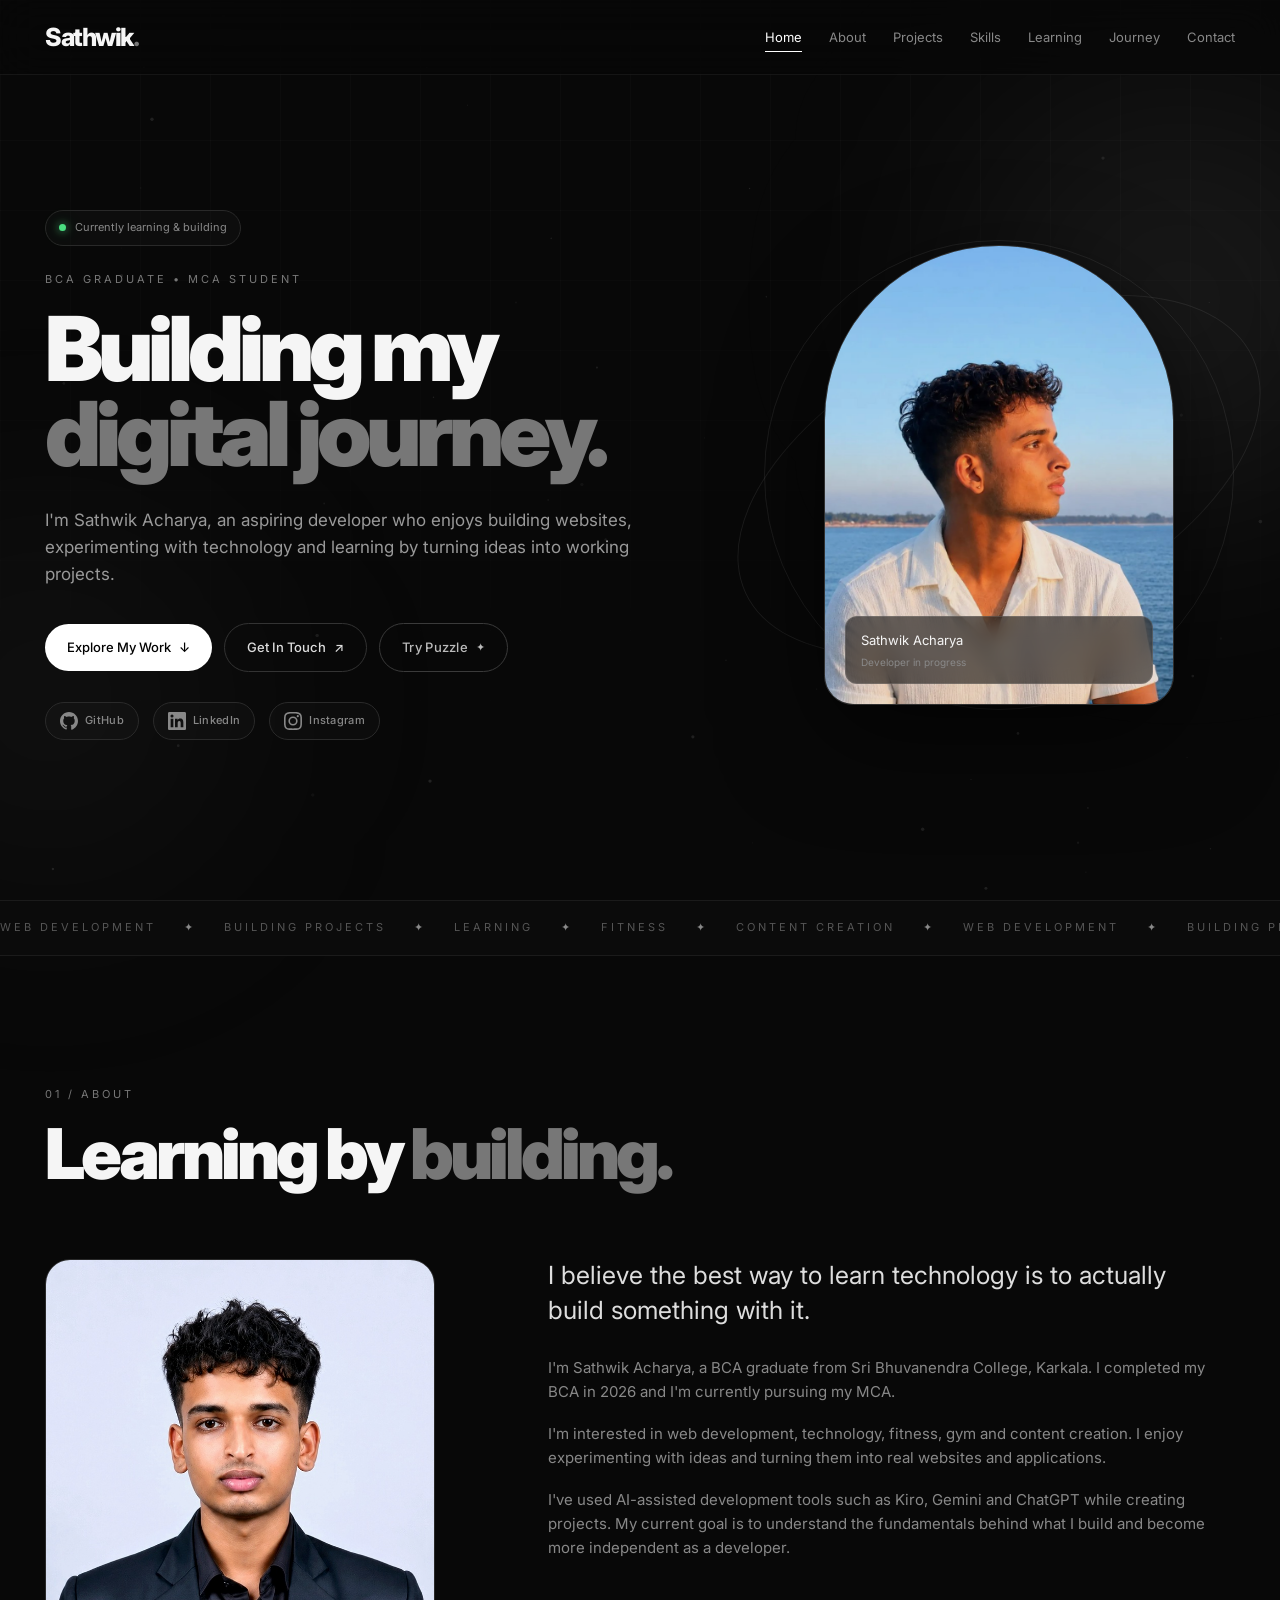
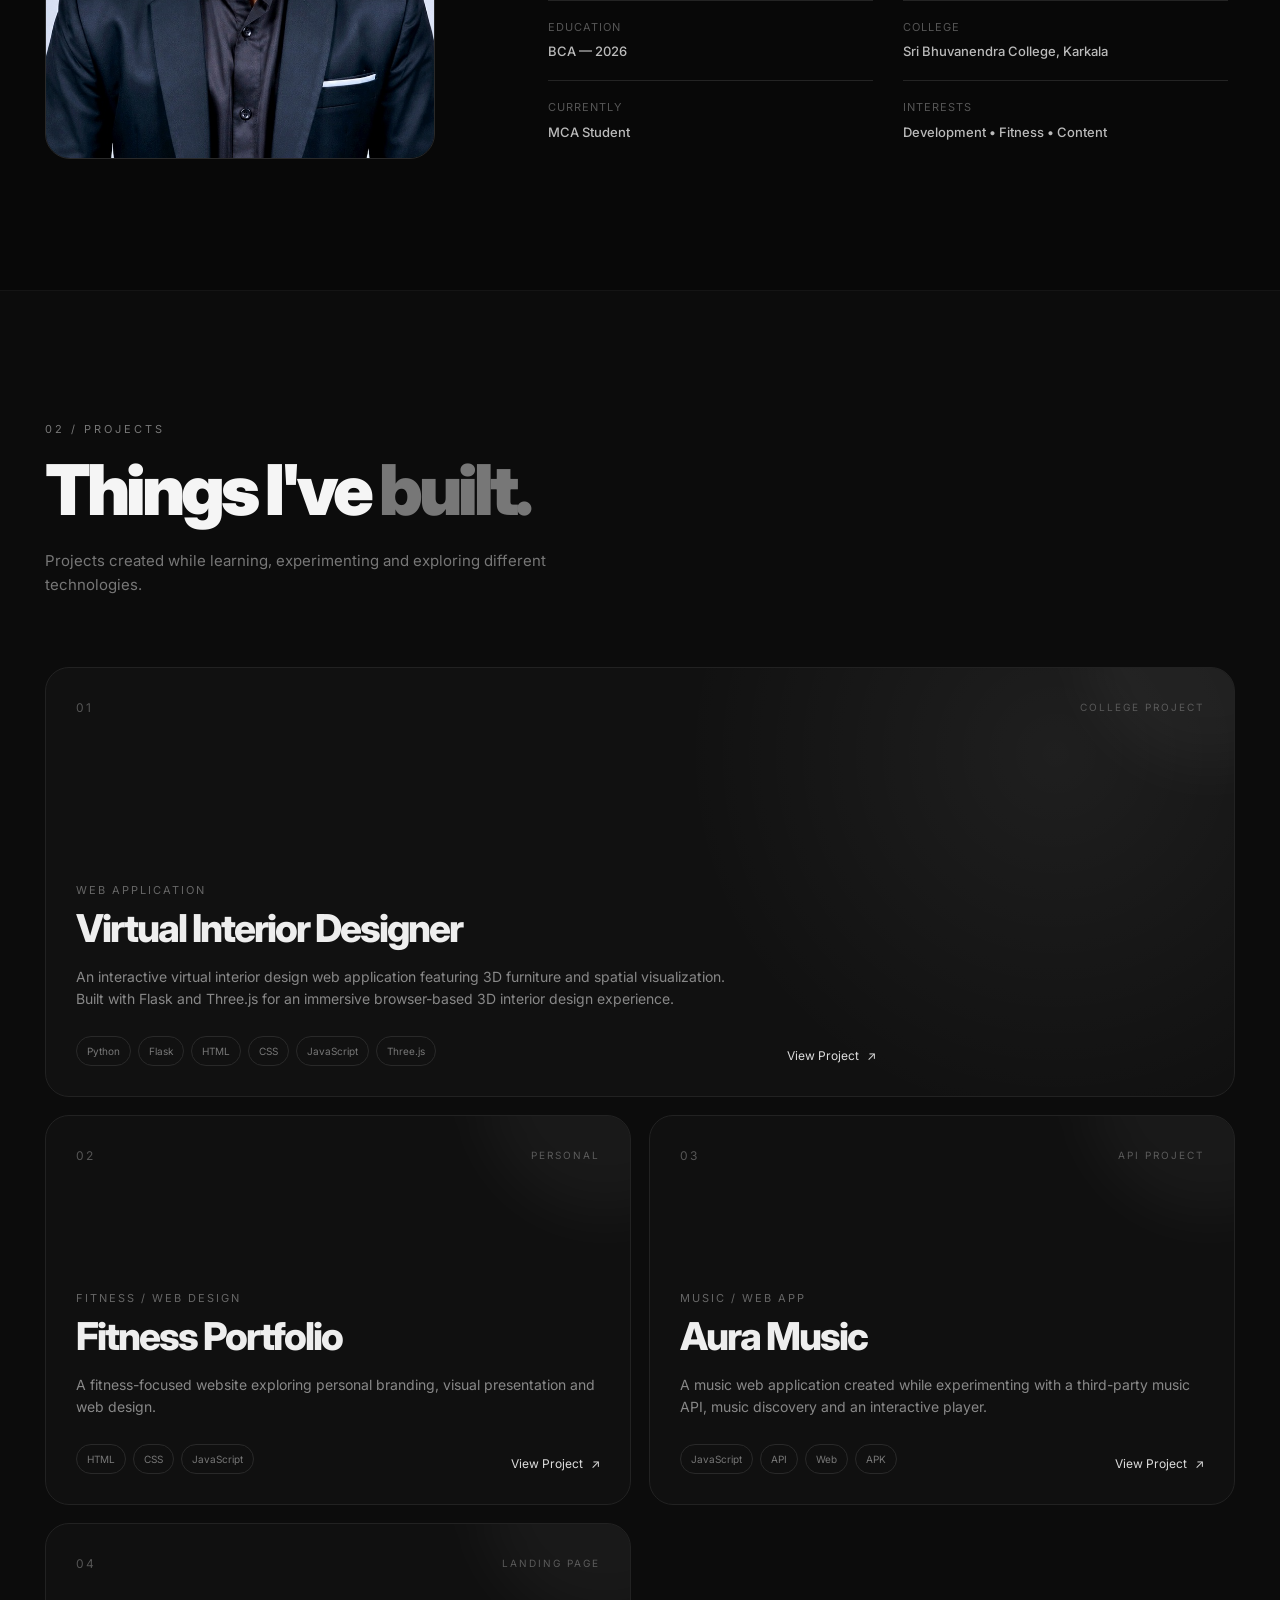
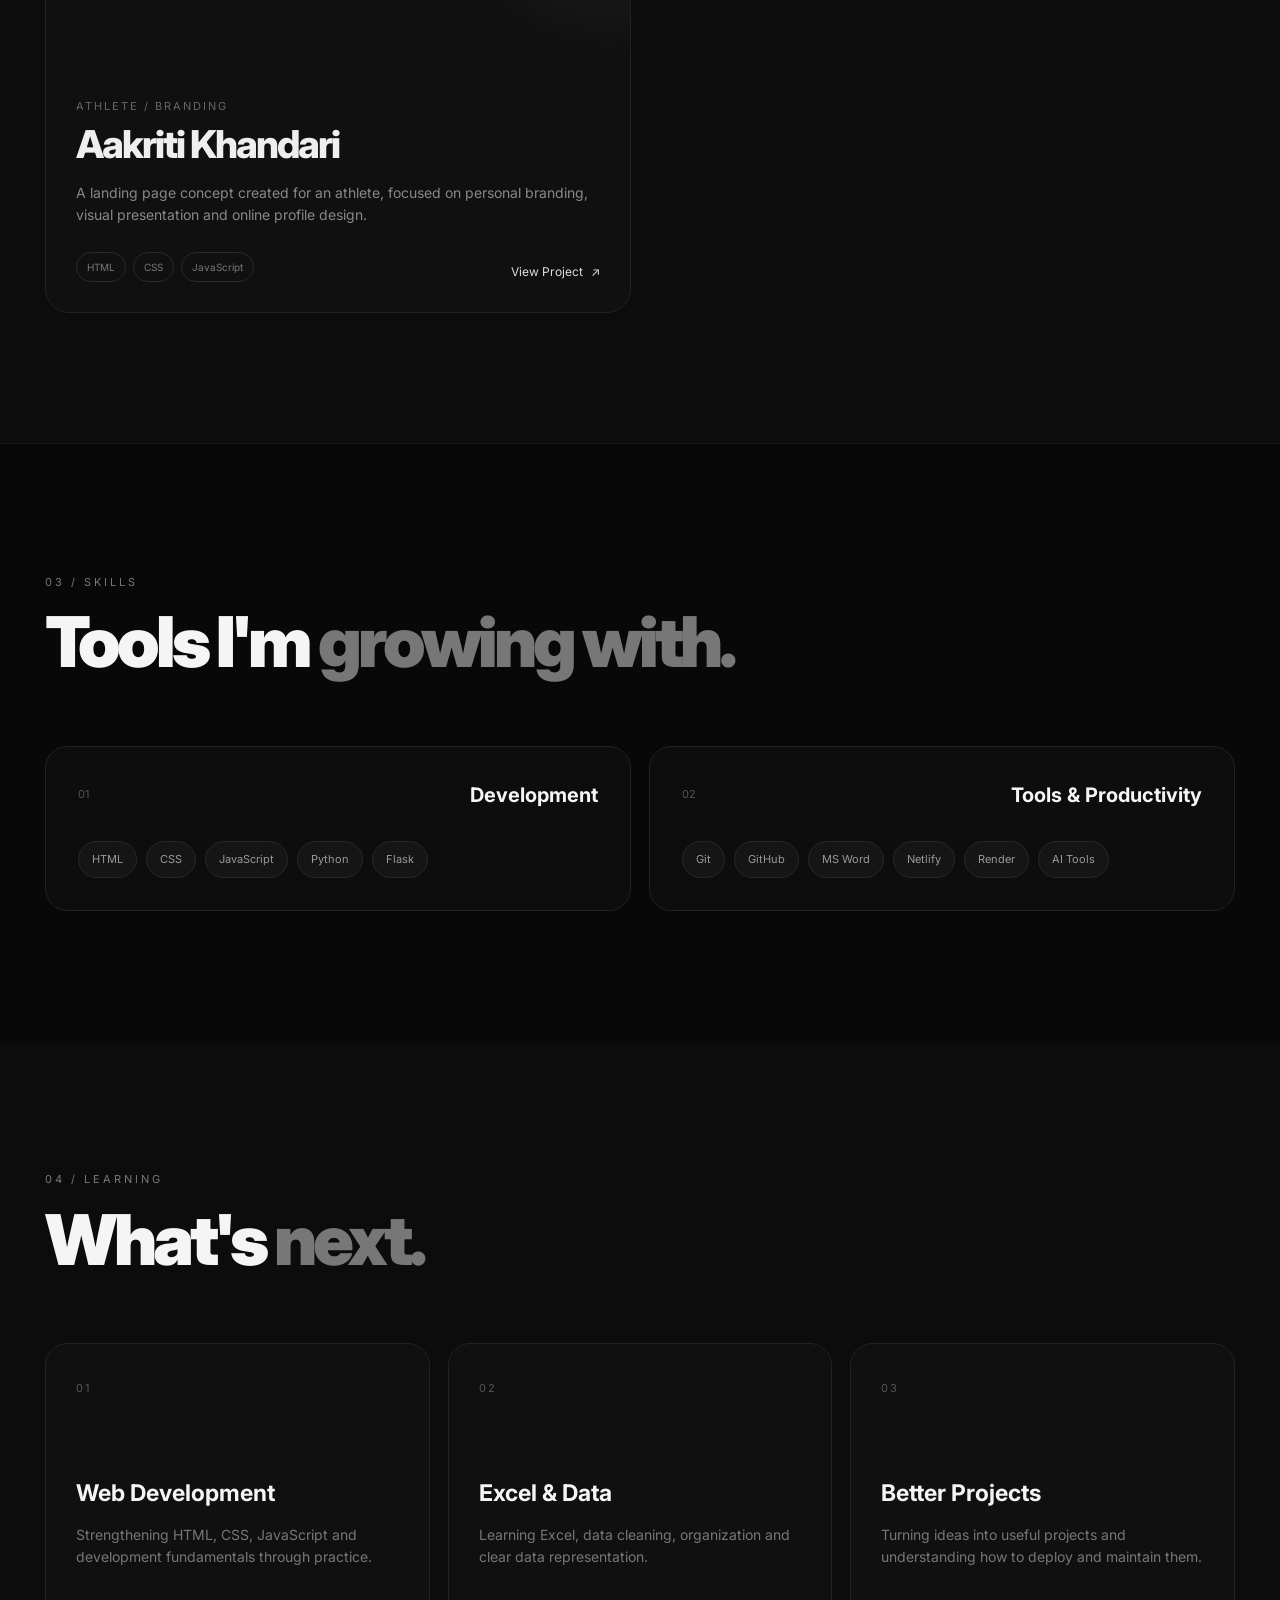
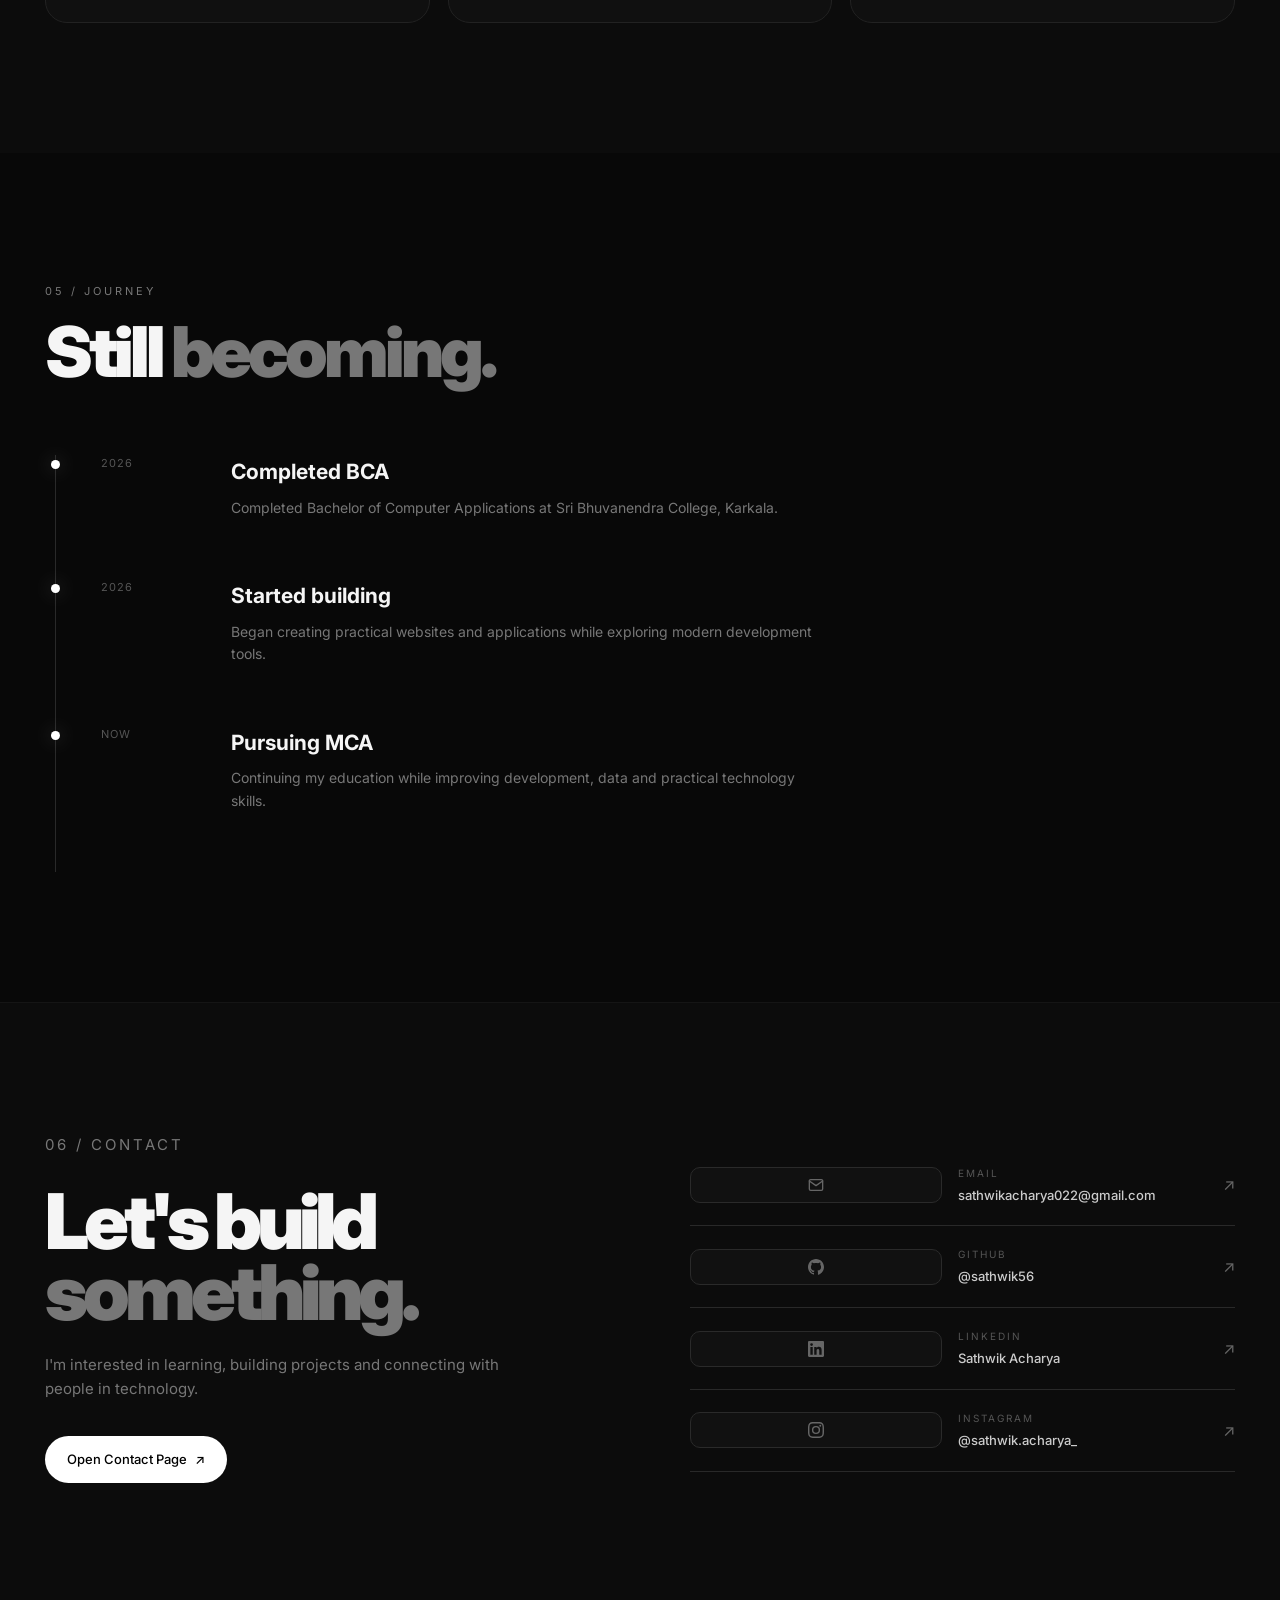
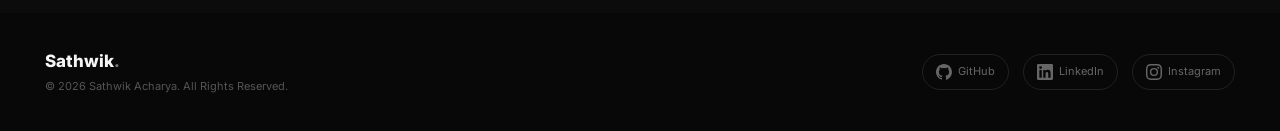
==== commit e23b5e62: "fix: remove photo numbers, unify cursor dot for mobile and desktop" ====
--- a/index.html
+++ b/index.html
@@ -112,7 +112,6 @@
                 <div class="hero-orbit orbit-one" aria-hidden="true"></div>
                 <div class="hero-orbit orbit-two" aria-hidden="true"></div>
                 <div class="hero-image-frame">
-                    <div class="image-number" aria-hidden="true">01</div>
                     <img src="images/profile.jpg" alt="Sathwik Acharya — developer portrait" class="hero-image">
                     <div class="image-label" aria-hidden="true">
                         Sathwik Acharya
--- a/style.css
+++ b/style.css
@@ -546,16 +546,6 @@
 .hero-image-frame:hover .hero-image {
     transform: scale(1.04);
     opacity: 1;
-}
-
-.image-number {
-    position: absolute;
-    top: 20px;
-    left: 22px;
-    z-index: 3;
-    color: #aaa;
-    font-size: 11px;
-    letter-spacing: 2px;
 }
 
 .image-label {
@@ -1605,40 +1595,6 @@
     opacity: 0;
 }
 
-/* Mobile tap ripple — bigger ring, no persistent dot */
-@media (hover: none) {
-    /* Hide the core dot on touch — finger is the cursor */
-    .cursor-dot::before {
-        opacity: 0;
-    }
-
-    /* Tap ring: larger, more visible for a finger */
-    .cursor-dot::after {
-        width: 44px;
-        height: 44px;
-        border: 1.5px solid rgba(255, 255, 255, 0.35);
-    }
-
-    /* On tap: ring bursts out and fades */
-    .cursor-dot.ripple::after {
-        transform: translate(-50%, -50%) scale(2.8);
-        border-color: rgba(255, 255, 255, 0);
-        opacity: 0;
-        transition: transform 0.5s cubic-bezier(0.2, 0.8, 0.4, 1),
-                    border-color 0.5s ease,
-                    opacity 0.5s ease;
-    }
-
-    /* Hide the dot between taps — only show on touch */
-    .cursor-dot {
-        opacity: 0 !important;
-    }
-    .cursor-dot.tap-active {
-        opacity: 1 !important;
-    }
-}
-
-
 /* =========================
    REDUCED MOTION
 ========================= */
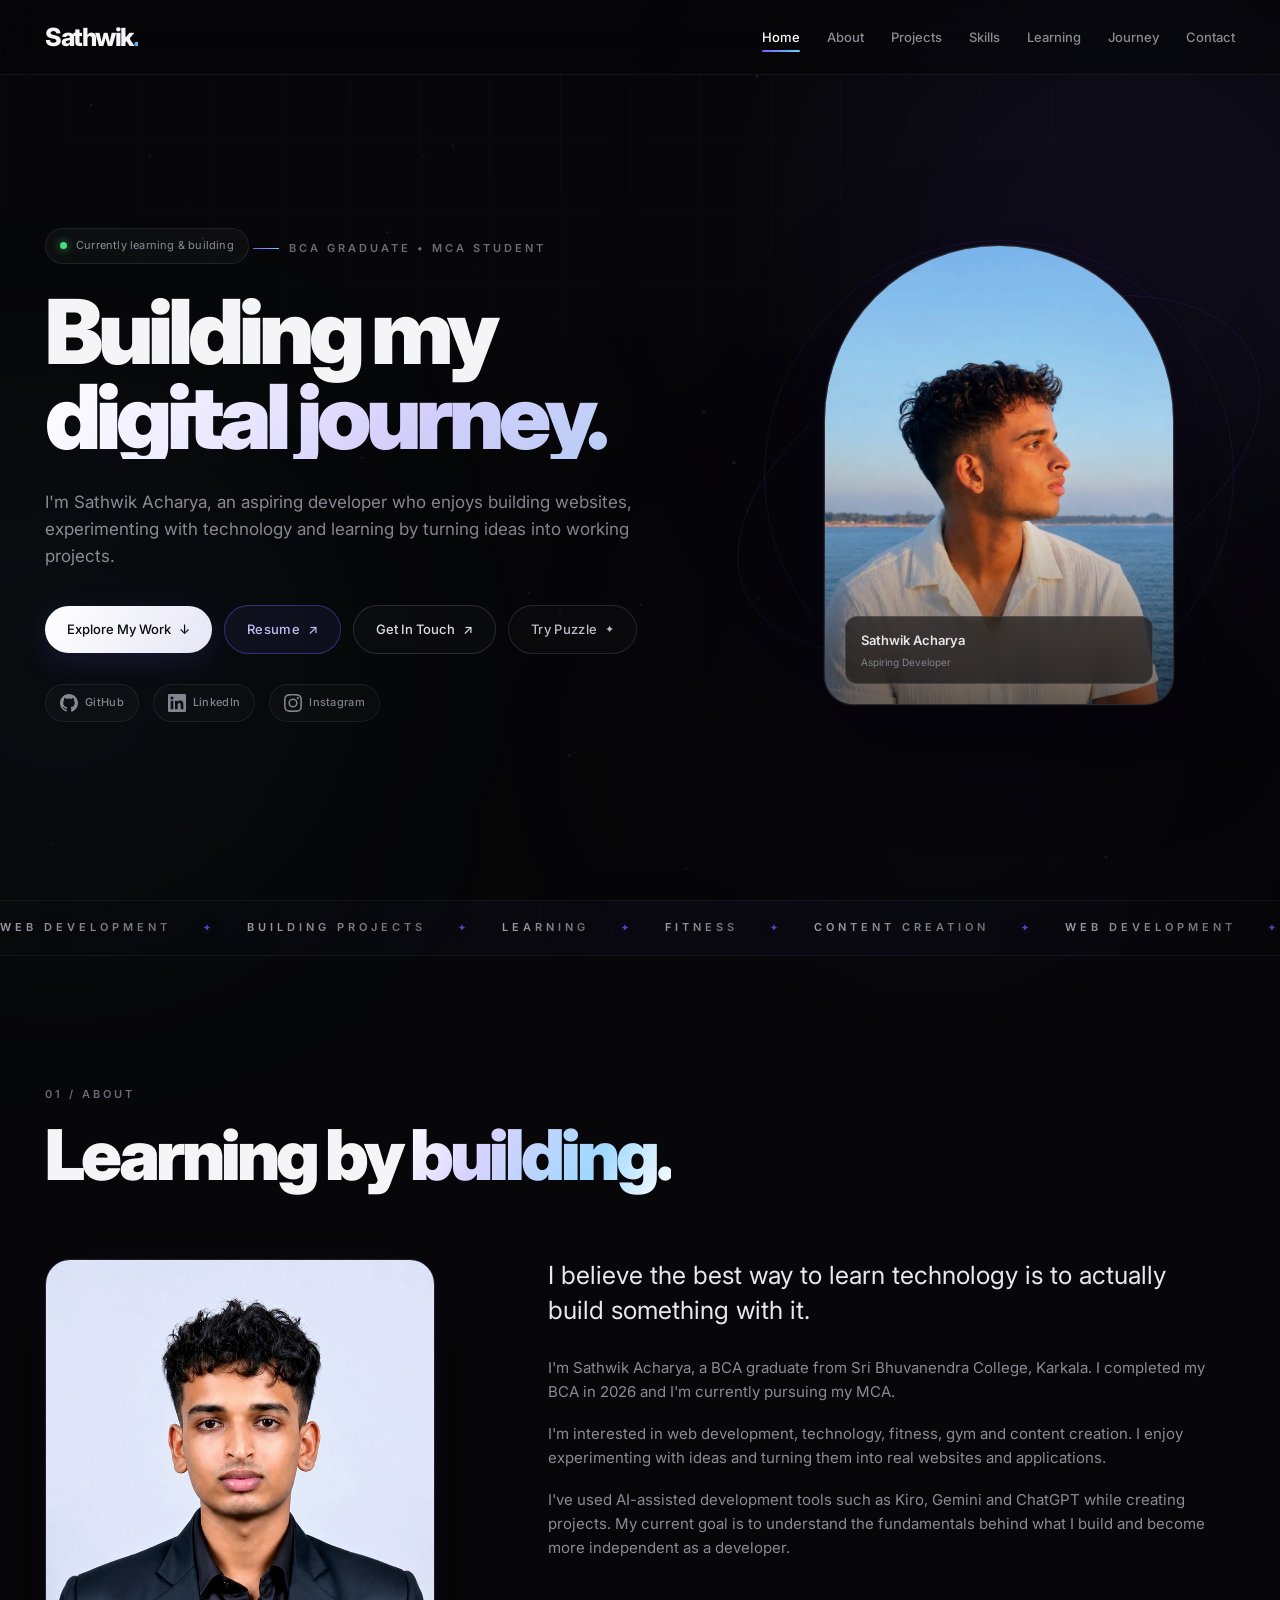
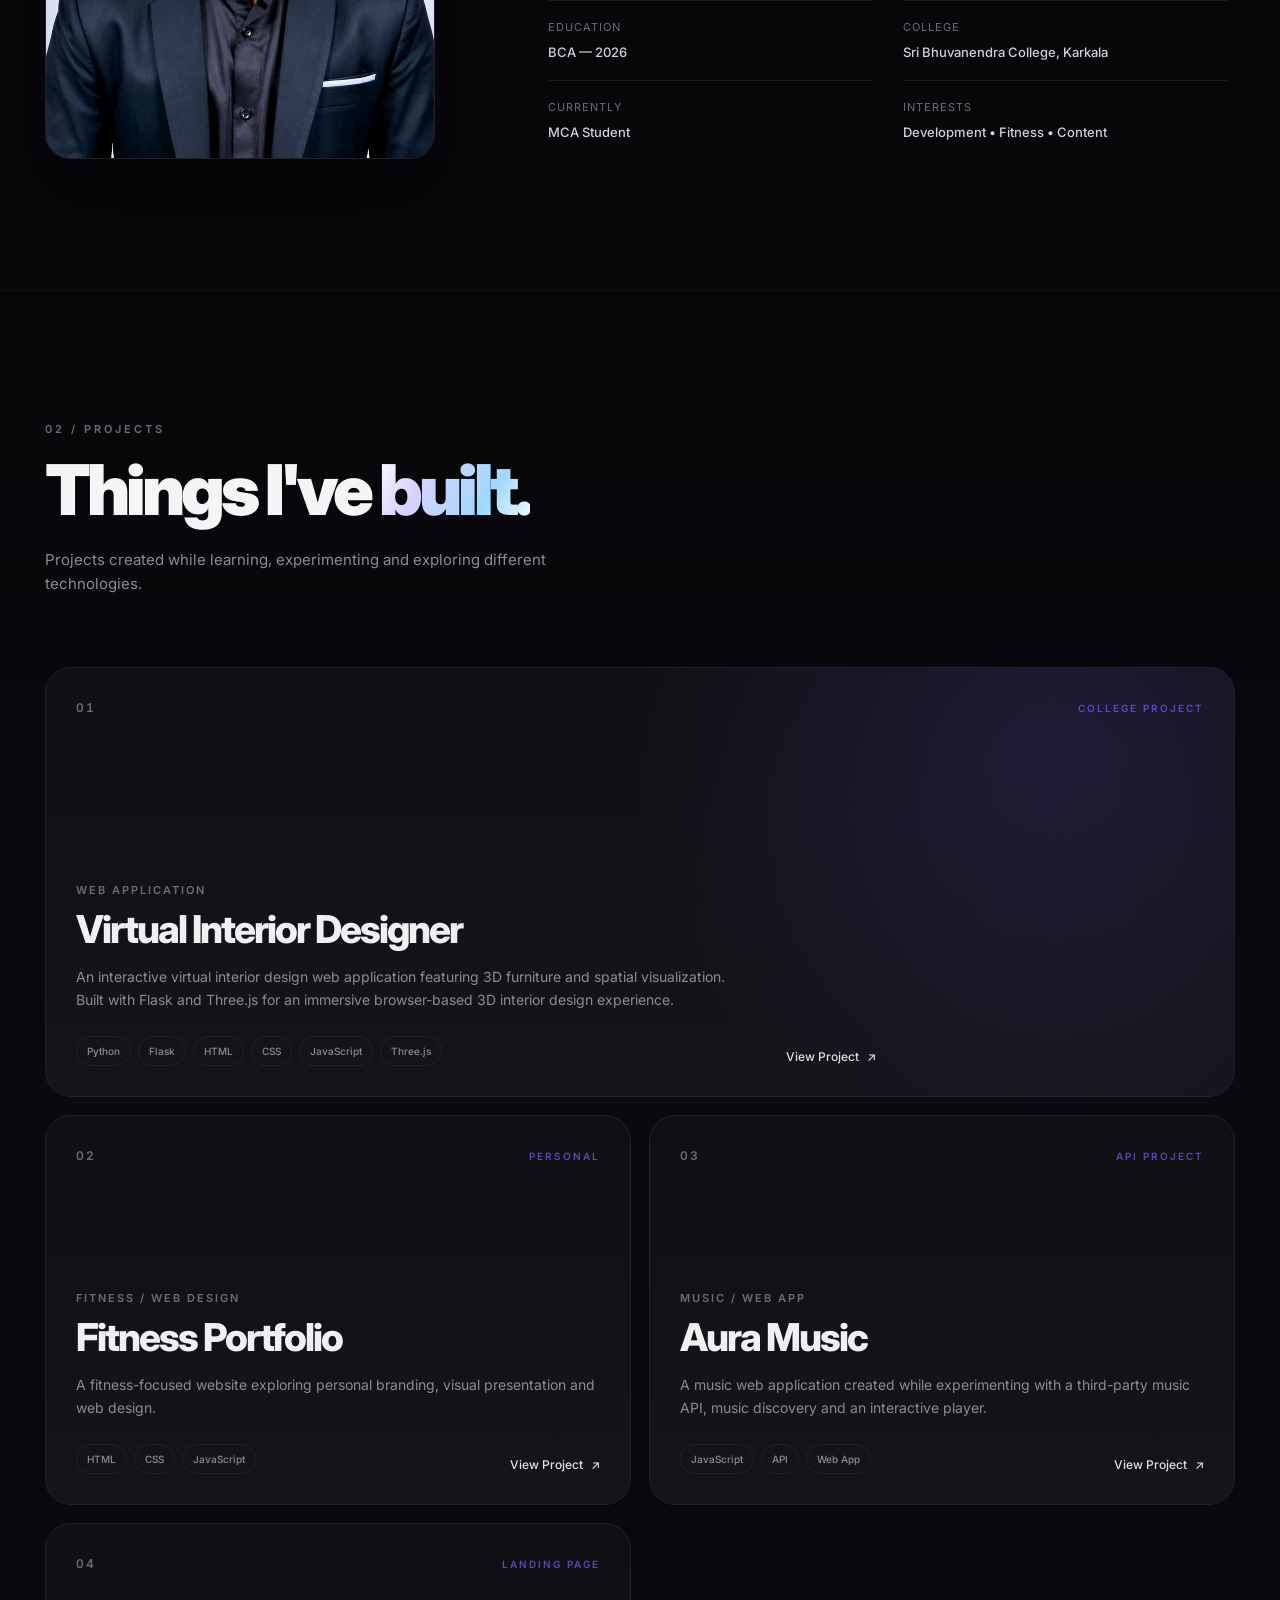
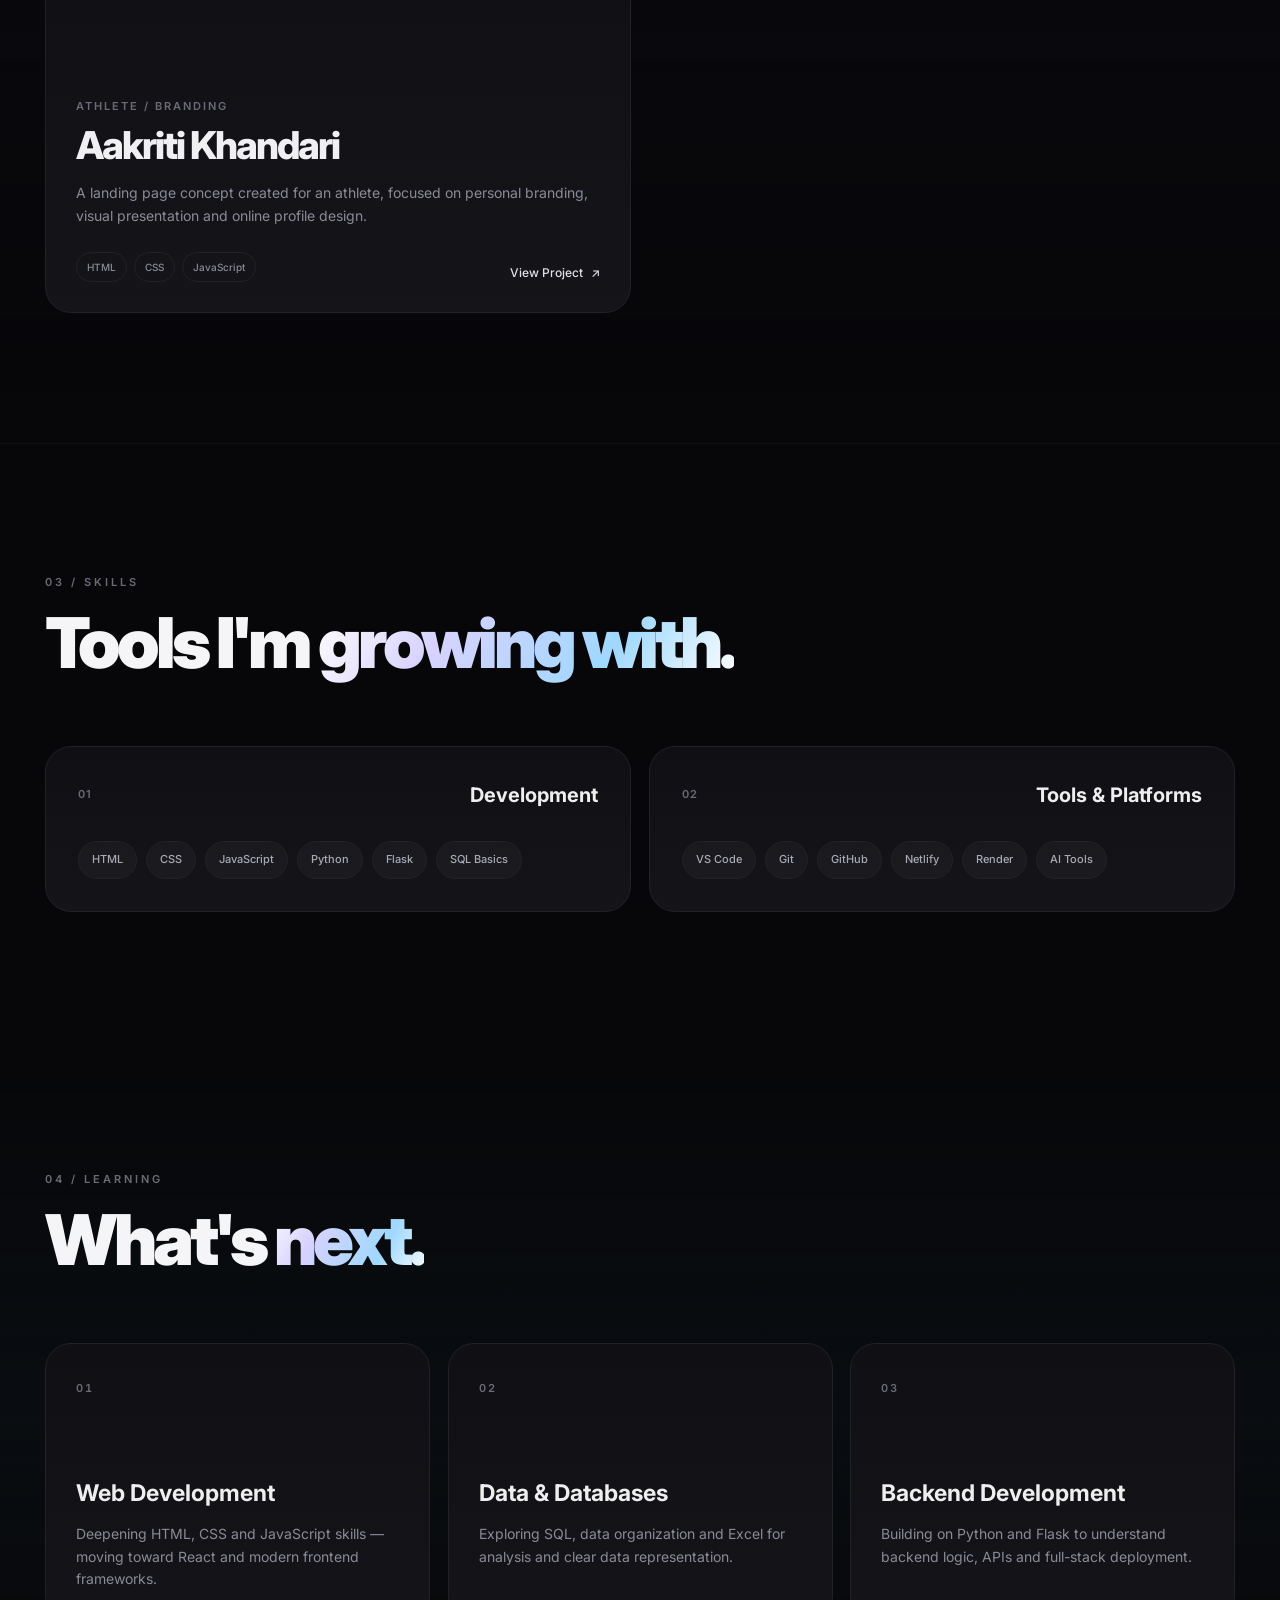
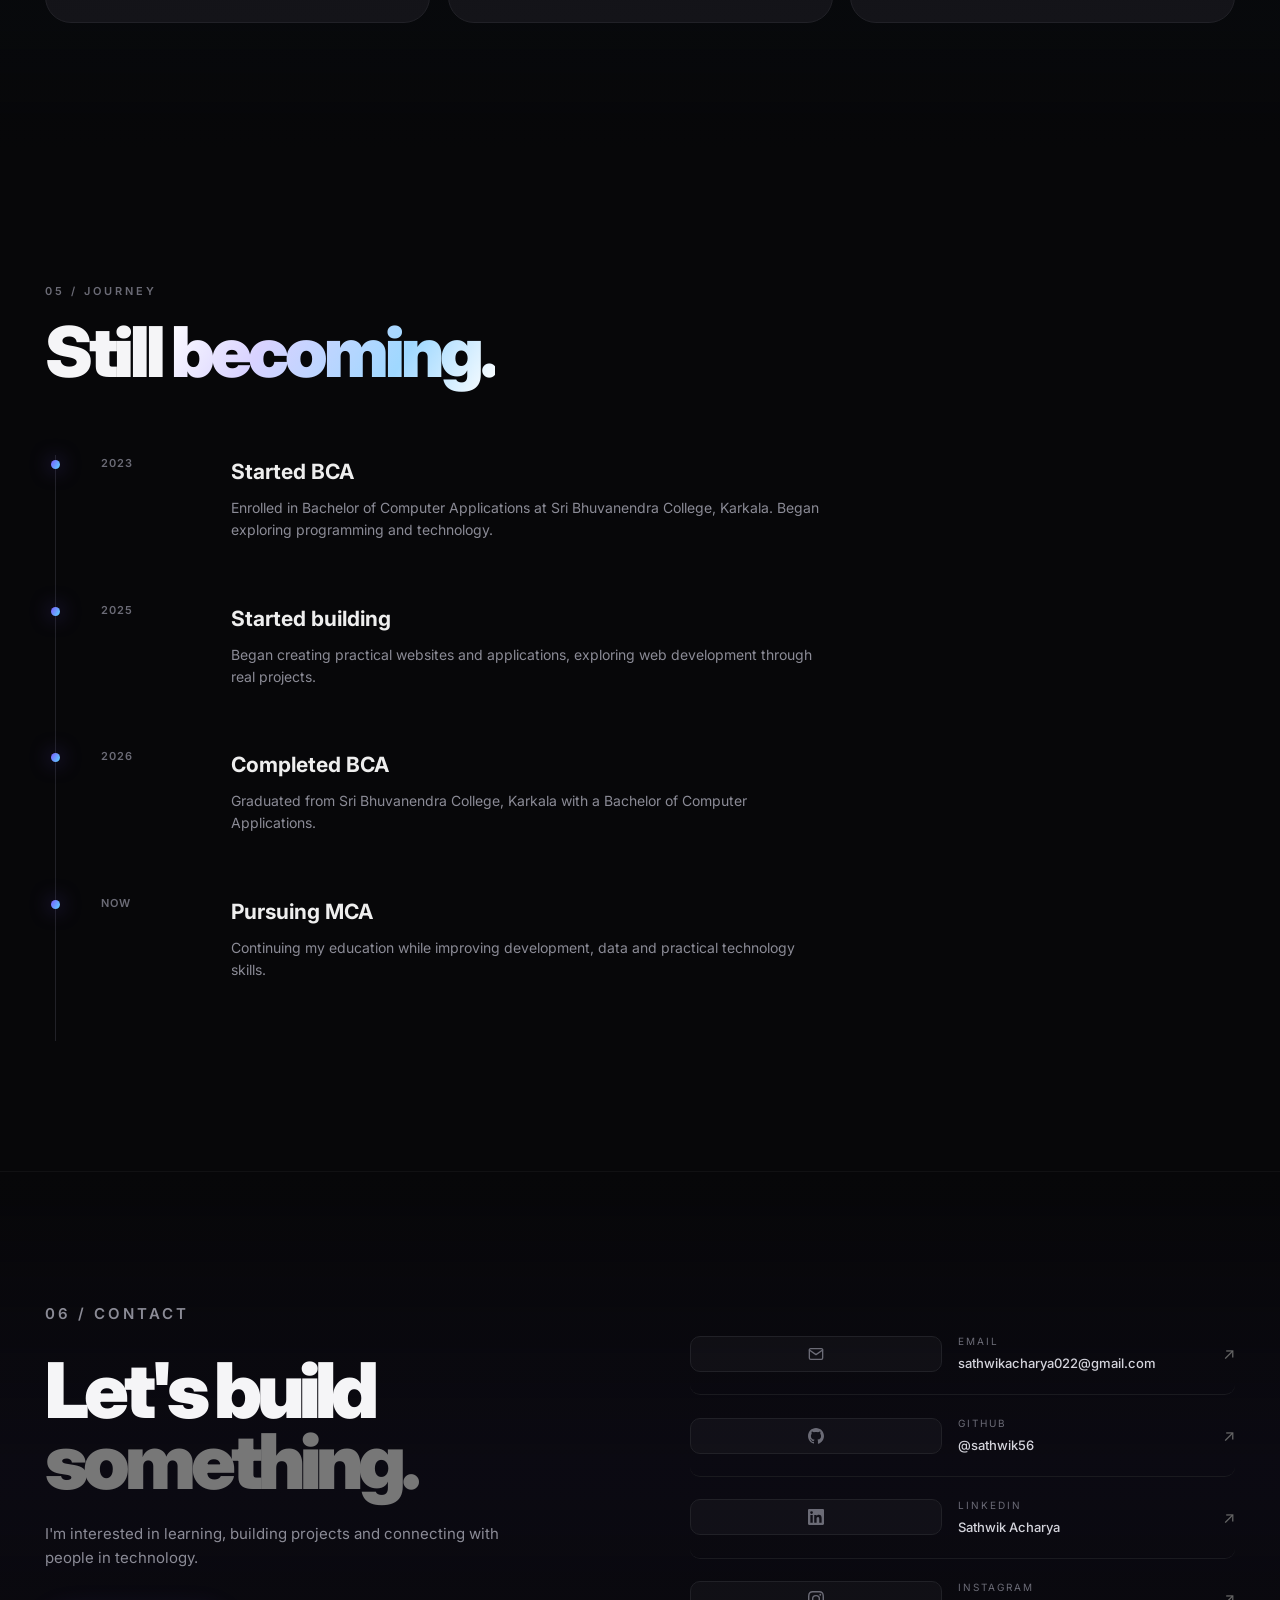
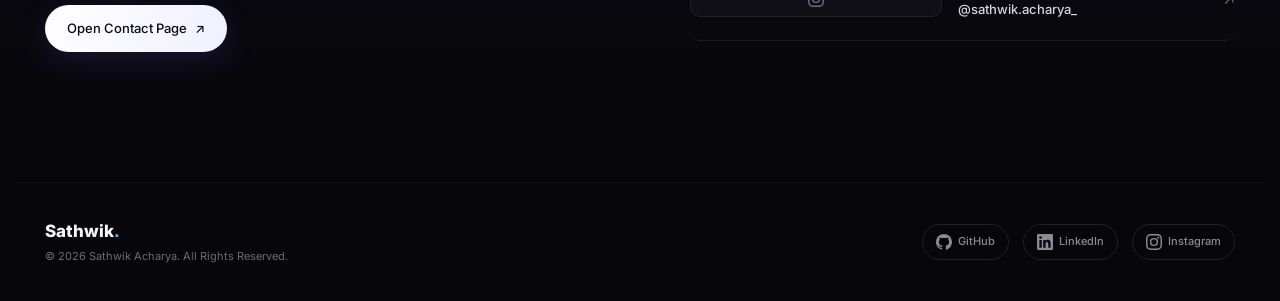
==== commit b5368e26: "Professional polish: resume, hero buttons, mobile optimization, unified footers, contact wording" ====
--- a/index.html
+++ b/index.html
@@ -1,20 +1,33 @@
 <!DOCTYPE html>
 <html lang="en">
+
 <head>
     <meta charset="UTF-8">
     <meta name="viewport" content="width=device-width, initial-scale=1.0">
-    <meta name="description" content="Sathwik Acharya — BCA Graduate, MCA Student and aspiring developer building practical web projects.">
+    <meta name="description"
+        content="Sathwik Acharya — BCA Graduate, MCA Student and aspiring developer building practical web projects.">
     <meta name="author" content="Sathwik Acharya">
     <meta property="og:title" content="Sathwik Acharya | Developer Portfolio">
     <meta property="og:description" content="Aspiring developer building practical web projects while learning.">
     <meta property="og:type" content="website">
     <meta property="og:url" content="https://sathwik56.github.io">
+    <meta property="og:image" content="https://sathwik56.github.io/images/profile1.jpg">
+    <meta property="og:image:width" content="1200">
+    <meta property="og:image:height" content="630">
+    <meta name="twitter:card" content="summary_large_image">
+    <meta name="twitter:title" content="Sathwik Acharya | Developer Portfolio">
+    <meta name="twitter:description" content="Aspiring developer building practical web projects while learning.">
+    <meta name="twitter:image" content="https://sathwik56.github.io/images/profile1.jpg">
+    <meta name="theme-color" content="#080808">
     <title>Sathwik Acharya | Developer Portfolio</title>
+    <link rel="icon" type="image/jpeg" href="images/profile1.jpg">
     <link rel="preconnect" href="https://fonts.googleapis.com">
     <link rel="preconnect" href="https://fonts.gstatic.com" crossorigin>
-    <link href="https://fonts.googleapis.com/css2?family=Inter:wght@300;400;500;600;700;800;900&display=swap" rel="stylesheet">
+    <link href="https://fonts.googleapis.com/css2?family=Inter:wght@300;400;500;600;700;800;900&display=swap"
+        rel="stylesheet">
     <link rel="stylesheet" href="style.css">
 </head>
+
 <body>
 
     <!-- PAGE LOADER -->
@@ -26,12 +39,18 @@
     <div class="cursor-dot" id="cursor-dot" aria-hidden="true"></div>
 
     <!-- BACK TO TOP -->
-    <button class="back-to-top" id="back-to-top" aria-label="Back to top">↑</button>
+    <button class="back-to-top" id="back-to-top" aria-label="Back to top">
+        <svg width="18" height="18" viewBox="0 0 24 24" fill="none" stroke="currentColor"
+            stroke-width="2.5" stroke-linecap="round" stroke-linejoin="round" aria-hidden="true">
+            <polyline points="6 14 12 8 18 14" />
+        </svg>
+    </button>
 
     <!-- BACKGROUND -->
     <div class="background-grid" aria-hidden="true"></div>
     <div class="background-glow glow-one" aria-hidden="true"></div>
     <div class="background-glow glow-two" aria-hidden="true"></div>
+    <div class="background-glow glow-three" aria-hidden="true"></div>
     <canvas class="bg-particles" id="bg-particles" aria-hidden="true"></canvas>
 
     <!-- NAVIGATION -->
@@ -39,7 +58,8 @@
         <nav class="navbar" role="navigation" aria-label="Main navigation">
             <a href="#home" class="logo" aria-label="Sathwik Acharya - Home">Sathwik<span>.</span></a>
 
-            <button class="menu-toggle" id="menu-toggle" aria-label="Open menu" aria-expanded="false" aria-controls="nav-links">
+            <button class="menu-toggle" id="menu-toggle" aria-label="Open menu" aria-expanded="false"
+                aria-controls="nav-links">
                 <span class="hamburger-line"></span>
                 <span class="hamburger-line"></span>
                 <span class="hamburger-line"></span>
@@ -84,6 +104,10 @@
                     <a href="#projects" class="btn primary-btn">
                         Explore My Work <span aria-hidden="true">↓</span>
                     </a>
+                    <a href="resume.pdf" target="_blank" rel="noopener noreferrer" class="btn accent-btn"
+                        aria-label="View resume">
+                        Resume <span aria-hidden="true">↗</span>
+                    </a>
                     <a href="contact.html" class="btn secondary-btn">
                         Get In Touch <span aria-hidden="true">↗</span>
                     </a>
@@ -93,16 +117,28 @@
                 </div>
 
                 <div class="hero-socials">
-                    <a href="https://github.com/sathwik56" target="_blank" rel="noopener noreferrer" aria-label="GitHub profile" class="social-icon-link">
-                        <svg width="18" height="18" viewBox="0 0 24 24" fill="currentColor" aria-hidden="true"><path d="M12 0C5.37 0 0 5.37 0 12c0 5.3 3.438 9.8 8.205 11.385.6.113.82-.258.82-.577 0-.285-.01-1.04-.015-2.04-3.338.724-4.042-1.61-4.042-1.61C4.422 18.07 3.633 17.7 3.633 17.7c-1.087-.744.084-.729.084-.729 1.205.084 1.838 1.236 1.838 1.236 1.07 1.835 2.809 1.305 3.495.998.108-.776.417-1.305.76-1.605-2.665-.3-5.466-1.332-5.466-5.93 0-1.31.465-2.38 1.235-3.22-.135-.303-.54-1.523.105-3.176 0 0 1.005-.322 3.3 1.23.96-.267 1.98-.399 3-.405 1.02.006 2.04.138 3 .405 2.28-1.552 3.285-1.23 3.285-1.23.645 1.653.24 2.873.12 3.176.765.84 1.23 1.91 1.23 3.22 0 4.61-2.805 5.625-5.475 5.92.42.36.81 1.096.81 2.22 0 1.606-.015 2.896-.015 3.286 0 .315.21.69.825.57C20.565 21.795 24 17.295 24 12c0-6.63-5.37-12-12-12"/></svg>
+                    <a href="https://github.com/sathwik56" target="_blank" rel="noopener noreferrer"
+                        aria-label="GitHub profile" class="social-icon-link">
+                        <svg width="18" height="18" viewBox="0 0 24 24" fill="currentColor" aria-hidden="true">
+                            <path
+                                d="M12 0C5.37 0 0 5.37 0 12c0 5.3 3.438 9.8 8.205 11.385.6.113.82-.258.82-.577 0-.285-.01-1.04-.015-2.04-3.338.724-4.042-1.61-4.042-1.61C4.422 18.07 3.633 17.7 3.633 17.7c-1.087-.744.084-.729.084-.729 1.205.084 1.838 1.236 1.838 1.236 1.07 1.835 2.809 1.305 3.495.998.108-.776.417-1.305.76-1.605-2.665-.3-5.466-1.332-5.466-5.93 0-1.31.465-2.38 1.235-3.22-.135-.303-.54-1.523.105-3.176 0 0 1.005-.322 3.3 1.23.96-.267 1.98-.399 3-.405 1.02.006 2.04.138 3 .405 2.28-1.552 3.285-1.23 3.285-1.23.645 1.653.24 2.873.12 3.176.765.84 1.23 1.91 1.23 3.22 0 4.61-2.805 5.625-5.475 5.92.42.36.81 1.096.81 2.22 0 1.606-.015 2.896-.015 3.286 0 .315.21.69.825.57C20.565 21.795 24 17.295 24 12c0-6.63-5.37-12-12-12" />
+                        </svg>
                         <span>GitHub</span>
                     </a>
-                    <a href="https://in.linkedin.com/in/sathwik-acharya-07447a357" target="_blank" rel="noopener noreferrer" aria-label="LinkedIn profile" class="social-icon-link">
-                        <svg width="18" height="18" viewBox="0 0 24 24" fill="currentColor" aria-hidden="true"><path d="M20.447 20.452h-3.554v-5.569c0-1.328-.027-3.037-1.852-3.037-1.853 0-2.136 1.445-2.136 2.939v5.667H9.351V9h3.414v1.561h.046c.477-.9 1.637-1.85 3.37-1.85 3.601 0 4.267 2.37 4.267 5.455v6.286zM5.337 7.433a2.062 2.062 0 01-2.063-2.065 2.064 2.064 0 112.063 2.065zm1.782 13.019H3.555V9h3.564v11.452zM22.225 0H1.771C.792 0 0 .774 0 1.729v20.542C0 23.227.792 24 1.771 24h20.451C23.2 24 24 23.227 24 22.271V1.729C24 .774 23.2 0 22.222 0h.003z"/></svg>
+                    <a href="https://in.linkedin.com/in/sathwik-acharya-07447a357" target="_blank"
+                        rel="noopener noreferrer" aria-label="LinkedIn profile" class="social-icon-link">
+                        <svg width="18" height="18" viewBox="0 0 24 24" fill="currentColor" aria-hidden="true">
+                            <path
+                                d="M20.447 20.452h-3.554v-5.569c0-1.328-.027-3.037-1.852-3.037-1.853 0-2.136 1.445-2.136 2.939v5.667H9.351V9h3.414v1.561h.046c.477-.9 1.637-1.85 3.37-1.85 3.601 0 4.267 2.37 4.267 5.455v6.286zM5.337 7.433a2.062 2.062 0 01-2.063-2.065 2.064 2.064 0 112.063 2.065zm1.782 13.019H3.555V9h3.564v11.452zM22.225 0H1.771C.792 0 0 .774 0 1.729v20.542C0 23.227.792 24 1.771 24h20.451C23.2 24 24 23.227 24 22.271V1.729C24 .774 23.2 0 22.222 0h.003z" />
+                        </svg>
                         <span>LinkedIn</span>
                     </a>
-                    <a href="https://www.instagram.com/sathwik.acharya_/" target="_blank" rel="noopener noreferrer" aria-label="Instagram profile" class="social-icon-link">
-                        <svg width="18" height="18" viewBox="0 0 24 24" fill="currentColor" aria-hidden="true"><path d="M12 2.163c3.204 0 3.584.012 4.85.07 3.252.148 4.771 1.691 4.919 4.919.058 1.265.069 1.645.069 4.849 0 3.205-.012 3.584-.069 4.849-.149 3.225-1.664 4.771-4.919 4.919-1.266.058-1.644.07-4.85.07-3.204 0-3.584-.012-4.849-.07-3.26-.149-4.771-1.699-4.919-4.92-.058-1.265-.07-1.644-.07-4.849 0-3.204.013-3.583.07-4.849.149-3.227 1.664-4.771 4.919-4.919 1.266-.057 1.645-.069 4.849-.069zM12 0C8.741 0 8.333.014 7.053.072 2.695.272.273 2.69.073 7.052.014 8.333 0 8.741 0 12c0 3.259.014 3.668.072 4.948.2 4.358 2.618 6.78 6.98 6.98C8.333 23.986 8.741 24 12 24c3.259 0 3.668-.014 4.948-.072 4.354-.2 6.782-2.618 6.979-6.98.059-1.28.073-1.689.073-4.948 0-3.259-.014-3.667-.072-4.947-.196-4.354-2.617-6.78-6.979-6.98C15.668.014 15.259 0 12 0zm0 5.838a6.162 6.162 0 100 12.324 6.162 6.162 0 000-12.324zM12 16a4 4 0 110-8 4 4 0 010 8zm6.406-11.845a1.44 1.44 0 100 2.881 1.44 1.44 0 000-2.881z"/></svg>
+                    <a href="https://www.instagram.com/sathwik.acharya_/" target="_blank" rel="noopener noreferrer"
+                        aria-label="Instagram profile" class="social-icon-link">
+                        <svg width="18" height="18" viewBox="0 0 24 24" fill="currentColor" aria-hidden="true">
+                            <path
+                                d="M12 2.163c3.204 0 3.584.012 4.85.07 3.252.148 4.771 1.691 4.919 4.919.058 1.265.069 1.645.069 4.849 0 3.205-.012 3.584-.069 4.849-.149 3.225-1.664 4.771-4.919 4.919-1.266.058-1.644.07-4.85.07-3.204 0-3.584-.012-4.849-.07-3.26-.149-4.771-1.699-4.919-4.92-.058-1.265-.07-1.644-.07-4.849 0-3.204.013-3.583.07-4.849.149-3.227 1.664-4.771 4.919-4.919 1.266-.057 1.645-.069 4.849-.069zM12 0C8.741 0 8.333.014 7.053.072 2.695.272.273 2.69.073 7.052.014 8.333 0 8.741 0 12c0 3.259.014 3.668.072 4.948.2 4.358 2.618 6.78 6.98 6.98C8.333 23.986 8.741 24 12 24c3.259 0 3.668-.014 4.948-.072 4.354-.2 6.782-2.618 6.979-6.98.059-1.28.073-1.689.073-4.948 0-3.259-.014-3.667-.072-4.947-.196-4.354-2.617-6.78-6.979-6.98C15.668.014 15.259 0 12 0zm0 5.838a6.162 6.162 0 100 12.324 6.162 6.162 0 000-12.324zM12 16a4 4 0 110-8 4 4 0 010 8zm6.406-11.845a1.44 1.44 0 100 2.881 1.44 1.44 0 000-2.881z" />
+                        </svg>
                         <span>Instagram</span>
                     </a>
                 </div>
@@ -115,7 +151,7 @@
                     <img src="images/profile.jpg" alt="Sathwik Acharya — developer portrait" class="hero-image">
                     <div class="image-label" aria-hidden="true">
                         Sathwik Acharya
-                        <span>Developer in progress</span>
+                        <span>Aspiring Developer</span>
                     </div>
                 </div>
             </div>
@@ -160,8 +196,10 @@
                         I enjoy experimenting with ideas and turning them into real websites and applications.
                     </p>
                     <p>
-                        I've used AI-assisted development tools such as Kiro, Gemini and ChatGPT while creating projects.
-                        My current goal is to understand the fundamentals behind what I build and become more independent as a developer.
+                        I've used AI-assisted development tools such as Kiro, Gemini and ChatGPT while creating
+                        projects.
+                        My current goal is to understand the fundamentals behind what I build and become more
+                        independent as a developer.
                     </p>
 
                     <div class="about-details">
@@ -221,7 +259,9 @@
                                 <span>JavaScript</span>
                                 <span>Three.js</span>
                             </div>
-                            <a href="https://virtual-interior-designer-u5mt.onrender.com/" target="_blank" rel="noopener noreferrer" class="project-link" aria-label="View Virtual Interior Designer project">
+                            <a href="https://virtual-interior-designer-u5mt.onrender.com/" target="_blank"
+                                rel="noopener noreferrer" class="project-link"
+                                aria-label="View Virtual Interior Designer project">
                                 View Project <span aria-hidden="true">↗</span>
                             </a>
                         </div>
@@ -246,7 +286,8 @@
                                 <span>CSS</span>
                                 <span>JavaScript</span>
                             </div>
-                            <a href="https://zev-iron.netlify.app/" target="_blank" rel="noopener noreferrer" class="project-link" aria-label="View Fitness Portfolio project">
+                            <a href="https://zev-iron.netlify.app/" target="_blank" rel="noopener noreferrer"
+                                class="project-link" aria-label="View Fitness Portfolio project">
                                 View Project <span aria-hidden="true">↗</span>
                             </a>
                         </div>
@@ -270,10 +311,10 @@
                             <div class="project-tags">
                                 <span>JavaScript</span>
                                 <span>API</span>
-                                <span>Web</span>
-                                <span>APK</span>
+                                <span>Web App</span>
                             </div>
-                            <a href="https://auramusic-app.netlify.app/" target="_blank" rel="noopener noreferrer" class="project-link" aria-label="View Aura Music project">
+                            <a href="https://auramusic-app.netlify.app/" target="_blank" rel="noopener noreferrer"
+                                class="project-link" aria-label="View Aura Music project">
                                 View Project <span aria-hidden="true">↗</span>
                             </a>
                         </div>
@@ -299,9 +340,13 @@
                                 <span>CSS</span>
                                 <span>JavaScript</span>
                             </div>
-                            <a href="https://aakriti-official.netlify.app/" target="_blank" rel="noopener noreferrer" class="project-link" aria-label="View Aakriti Khandari project">
-                                View Project <span aria-hidden="true">↗</span>
-                            </a>
+                            <div class="project-links">
+                                <a href="https://aakriti-official.netlify.app/" target="_blank"
+                                    rel="noopener noreferrer" class="project-link"
+                                    aria-label="View Aakriti Khandari project">
+                                    View Project <span aria-hidden="true">↗</span>
+                                </a>
+                            </div>
                         </div>
                     </div>
                 </article>
@@ -328,18 +373,19 @@
                         <span>JavaScript</span>
                         <span>Python</span>
                         <span>Flask</span>
+                        <span>SQL Basics</span>
                     </div>
                 </div>
 
                 <div class="skill-group reveal">
                     <div class="skill-group-header">
                         <span>02</span>
-                        <h3>Tools &amp; Productivity</h3>
+                        <h3>Tools &amp; Platforms</h3>
                     </div>
                     <div class="skill-list">
+                        <span>VS Code</span>
                         <span>Git</span>
                         <span>GitHub</span>
-                        <span>MS Word</span>
                         <span>Netlify</span>
                         <span>Render</span>
                         <span>AI Tools</span>
@@ -359,19 +405,20 @@
                 <article class="learning-card reveal">
                     <span class="learning-number">01</span>
                     <h3>Web Development</h3>
-                    <p>Strengthening HTML, CSS, JavaScript and development fundamentals through practice.</p>
+                    <p>Deepening HTML, CSS and JavaScript skills — moving toward React and modern frontend frameworks.
+                    </p>
                 </article>
 
                 <article class="learning-card reveal">
                     <span class="learning-number">02</span>
-                    <h3>Excel &amp; Data</h3>
-                    <p>Learning Excel, data cleaning, organization and clear data representation.</p>
+                    <h3>Data &amp; Databases</h3>
+                    <p>Exploring SQL, data organization and Excel for analysis and clear data representation.</p>
                 </article>
 
                 <article class="learning-card reveal">
                     <span class="learning-number">03</span>
-                    <h3>Better Projects</h3>
-                    <p>Turning ideas into useful projects and understanding how to deploy and maintain them.</p>
+                    <h3>Backend Development</h3>
+                    <p>Building on Python and Flask to understand backend logic, APIs and full-stack deployment.</p>
                 </article>
             </div>
         </section>
@@ -385,18 +432,28 @@
 
             <div class="timeline">
                 <div class="timeline-item reveal">
+                    <span class="timeline-year">2023</span>
+                    <div>
+                        <h3>Started BCA</h3>
+                        <p>Enrolled in Bachelor of Computer Applications at Sri Bhuvanendra College, Karkala. Began
+                            exploring programming and technology.</p>
+                    </div>
+                </div>
+
+                <div class="timeline-item reveal">
+                    <span class="timeline-year">2025</span>
+                    <div>
+                        <h3>Started building</h3>
+                        <p>Began creating practical websites and applications, exploring web development through real
+                            projects.</p>
+                    </div>
+                </div>
+
+                <div class="timeline-item reveal">
                     <span class="timeline-year">2026</span>
                     <div>
                         <h3>Completed BCA</h3>
-                        <p>Completed Bachelor of Computer Applications at Sri Bhuvanendra College, Karkala.</p>
-                    </div>
-                </div>
-
-                <div class="timeline-item reveal">
-                    <span class="timeline-year">2026</span>
-                    <div>
-                        <h3>Started building</h3>
-                        <p>Began creating practical websites and applications while exploring modern development tools.</p>
+                        <p>Graduated from Sri Bhuvanendra College, Karkala with a Bachelor of Computer Applications.</p>
                     </div>
                 </div>
 
@@ -404,7 +461,8 @@
                     <span class="timeline-year">NOW</span>
                     <div>
                         <h3>Pursuing MCA</h3>
-                        <p>Continuing my education while improving development, data and practical technology skills.</p>
+                        <p>Continuing my education while improving development, data and practical technology skills.
+                        </p>
                     </div>
                 </div>
             </div>
@@ -425,7 +483,11 @@
                 <div class="contact-links">
                     <a href="mailto:sathwikacharya022@gmail.com" aria-label="Send email to Sathwik">
                         <div class="contact-link-icon">
-                            <svg width="16" height="16" viewBox="0 0 24 24" fill="none" stroke="currentColor" stroke-width="2" stroke-linecap="round" stroke-linejoin="round" aria-hidden="true"><path d="M4 4h16c1.1 0 2 .9 2 2v12c0 1.1-.9 2-2 2H4c-1.1 0-2-.9-2-2V6c0-1.1.9-2 2-2z"/><polyline points="22,6 12,13 2,6"/></svg>
+                            <svg width="16" height="16" viewBox="0 0 24 24" fill="none" stroke="currentColor"
+                                stroke-width="2" stroke-linecap="round" stroke-linejoin="round" aria-hidden="true">
+                                <path d="M4 4h16c1.1 0 2 .9 2 2v12c0 1.1-.9 2-2 2H4c-1.1 0-2-.9-2-2V6c0-1.1.9-2 2-2z" />
+                                <polyline points="22,6 12,13 2,6" />
+                            </svg>
                         </div>
                         <div>
                             <span>Email</span>
@@ -434,9 +496,13 @@
                         <span class="contact-arrow" aria-hidden="true">↗</span>
                     </a>
 
-                    <a href="https://github.com/sathwik56" target="_blank" rel="noopener noreferrer" aria-label="Visit GitHub profile">
+                    <a href="https://github.com/sathwik56" target="_blank" rel="noopener noreferrer"
+                        aria-label="Visit GitHub profile">
                         <div class="contact-link-icon">
-                            <svg width="16" height="16" viewBox="0 0 24 24" fill="currentColor" aria-hidden="true"><path d="M12 0C5.37 0 0 5.37 0 12c0 5.3 3.438 9.8 8.205 11.385.6.113.82-.258.82-.577 0-.285-.01-1.04-.015-2.04-3.338.724-4.042-1.61-4.042-1.61C4.422 18.07 3.633 17.7 3.633 17.7c-1.087-.744.084-.729.084-.729 1.205.084 1.838 1.236 1.838 1.236 1.07 1.835 2.809 1.305 3.495.998.108-.776.417-1.305.76-1.605-2.665-.3-5.466-1.332-5.466-5.93 0-1.31.465-2.38 1.235-3.22-.135-.303-.54-1.523.105-3.176 0 0 1.005-.322 3.3 1.23.96-.267 1.98-.399 3-.405 1.02.006 2.04.138 3 .405 2.28-1.552 3.285-1.23 3.285-1.23.645 1.653.24 2.873.12 3.176.765.84 1.23 1.91 1.23 3.22 0 4.61-2.805 5.625-5.475 5.92.42.36.81 1.096.81 2.22 0 1.606-.015 2.896-.015 3.286 0 .315.21.69.825.57C20.565 21.795 24 17.295 24 12c0-6.63-5.37-12-12-12"/></svg>
+                            <svg width="16" height="16" viewBox="0 0 24 24" fill="currentColor" aria-hidden="true">
+                                <path
+                                    d="M12 0C5.37 0 0 5.37 0 12c0 5.3 3.438 9.8 8.205 11.385.6.113.82-.258.82-.577 0-.285-.01-1.04-.015-2.04-3.338.724-4.042-1.61-4.042-1.61C4.422 18.07 3.633 17.7 3.633 17.7c-1.087-.744.084-.729.084-.729 1.205.084 1.838 1.236 1.838 1.236 1.07 1.835 2.809 1.305 3.495.998.108-.776.417-1.305.76-1.605-2.665-.3-5.466-1.332-5.466-5.93 0-1.31.465-2.38 1.235-3.22-.135-.303-.54-1.523.105-3.176 0 0 1.005-.322 3.3 1.23.96-.267 1.98-.399 3-.405 1.02.006 2.04.138 3 .405 2.28-1.552 3.285-1.23 3.285-1.23.645 1.653.24 2.873.12 3.176.765.84 1.23 1.91 1.23 3.22 0 4.61-2.805 5.625-5.475 5.92.42.36.81 1.096.81 2.22 0 1.606-.015 2.896-.015 3.286 0 .315.21.69.825.57C20.565 21.795 24 17.295 24 12c0-6.63-5.37-12-12-12" />
+                            </svg>
                         </div>
                         <div>
                             <span>GitHub</span>
@@ -445,9 +511,13 @@
                         <span class="contact-arrow" aria-hidden="true">↗</span>
                     </a>
 
-                    <a href="https://in.linkedin.com/in/sathwik-acharya-07447a357" target="_blank" rel="noopener noreferrer" aria-label="Visit LinkedIn profile">
+                    <a href="https://in.linkedin.com/in/sathwik-acharya-07447a357" target="_blank"
+                        rel="noopener noreferrer" aria-label="Visit LinkedIn profile">
                         <div class="contact-link-icon">
-                            <svg width="16" height="16" viewBox="0 0 24 24" fill="currentColor" aria-hidden="true"><path d="M20.447 20.452h-3.554v-5.569c0-1.328-.027-3.037-1.852-3.037-1.853 0-2.136 1.445-2.136 2.939v5.667H9.351V9h3.414v1.561h.046c.477-.9 1.637-1.85 3.37-1.85 3.601 0 4.267 2.37 4.267 5.455v6.286zM5.337 7.433a2.062 2.062 0 01-2.063-2.065 2.064 2.064 0 112.063 2.065zm1.782 13.019H3.555V9h3.564v11.452zM22.225 0H1.771C.792 0 0 .774 0 1.729v20.542C0 23.227.792 24 1.771 24h20.451C23.2 24 24 23.227 24 22.271V1.729C24 .774 23.2 0 22.222 0h.003z"/></svg>
+                            <svg width="16" height="16" viewBox="0 0 24 24" fill="currentColor" aria-hidden="true">
+                                <path
+                                    d="M20.447 20.452h-3.554v-5.569c0-1.328-.027-3.037-1.852-3.037-1.853 0-2.136 1.445-2.136 2.939v5.667H9.351V9h3.414v1.561h.046c.477-.9 1.637-1.85 3.37-1.85 3.601 0 4.267 2.37 4.267 5.455v6.286zM5.337 7.433a2.062 2.062 0 01-2.063-2.065 2.064 2.064 0 112.063 2.065zm1.782 13.019H3.555V9h3.564v11.452zM22.225 0H1.771C.792 0 0 .774 0 1.729v20.542C0 23.227.792 24 1.771 24h20.451C23.2 24 24 23.227 24 22.271V1.729C24 .774 23.2 0 22.222 0h.003z" />
+                            </svg>
                         </div>
                         <div>
                             <span>LinkedIn</span>
@@ -456,9 +526,13 @@
                         <span class="contact-arrow" aria-hidden="true">↗</span>
                     </a>
 
-                    <a href="https://www.instagram.com/sathwik.acharya_/" target="_blank" rel="noopener noreferrer" aria-label="Visit Instagram profile">
+                    <a href="https://www.instagram.com/sathwik.acharya_/" target="_blank" rel="noopener noreferrer"
+                        aria-label="Visit Instagram profile">
                         <div class="contact-link-icon">
-                            <svg width="16" height="16" viewBox="0 0 24 24" fill="currentColor" aria-hidden="true"><path d="M12 2.163c3.204 0 3.584.012 4.85.07 3.252.148 4.771 1.691 4.919 4.919.058 1.265.069 1.645.069 4.849 0 3.205-.012 3.584-.069 4.849-.149 3.225-1.664 4.771-4.919 4.919-1.266.058-1.644.07-4.85.07-3.204 0-3.584-.012-4.849-.07-3.26-.149-4.771-1.699-4.919-4.92-.058-1.265-.07-1.644-.07-4.849 0-3.204.013-3.583.07-4.849.149-3.227 1.664-4.771 4.919-4.919 1.266-.057 1.645-.069 4.849-.069zM12 0C8.741 0 8.333.014 7.053.072 2.695.272.273 2.69.073 7.052.014 8.333 0 8.741 0 12c0 3.259.014 3.668.072 4.948.2 4.358 2.618 6.78 6.98 6.98C8.333 23.986 8.741 24 12 24c3.259 0 3.668-.014 4.948-.072 4.354-.2 6.782-2.618 6.979-6.98.059-1.28.073-1.689.073-4.948 0-3.259-.014-3.667-.072-4.947-.196-4.354-2.617-6.78-6.979-6.98C15.668.014 15.259 0 12 0zm0 5.838a6.162 6.162 0 100 12.324 6.162 6.162 0 000-12.324zM12 16a4 4 0 110-8 4 4 0 010 8zm6.406-11.845a1.44 1.44 0 100 2.881 1.44 1.44 0 000-2.881z"/></svg>
+                            <svg width="16" height="16" viewBox="0 0 24 24" fill="currentColor" aria-hidden="true">
+                                <path
+                                    d="M12 2.163c3.204 0 3.584.012 4.85.07 3.252.148 4.771 1.691 4.919 4.919.058 1.265.069 1.645.069 4.849 0 3.205-.012 3.584-.069 4.849-.149 3.225-1.664 4.771-4.919 4.919-1.266.058-1.644.07-4.85.07-3.204 0-3.584-.012-4.849-.07-3.26-.149-4.771-1.699-4.919-4.92-.058-1.265-.07-1.644-.07-4.849 0-3.204.013-3.583.07-4.849.149-3.227 1.664-4.771 4.919-4.919 1.266-.057 1.645-.069 4.849-.069zM12 0C8.741 0 8.333.014 7.053.072 2.695.272.273 2.69.073 7.052.014 8.333 0 8.741 0 12c0 3.259.014 3.668.072 4.948.2 4.358 2.618 6.78 6.98 6.98C8.333 23.986 8.741 24 12 24c3.259 0 3.668-.014 4.948-.072 4.354-.2 6.782-2.618 6.979-6.98.059-1.28.073-1.689.073-4.948 0-3.259-.014-3.667-.072-4.947-.196-4.354-2.617-6.78-6.979-6.98C15.668.014 15.259 0 12 0zm0 5.838a6.162 6.162 0 100 12.324 6.162 6.162 0 000-12.324zM12 16a4 4 0 110-8 4 4 0 010 8zm6.406-11.845a1.44 1.44 0 100 2.881 1.44 1.44 0 000-2.881z" />
+                            </svg>
                         </div>
                         <div>
                             <span>Instagram</span>
@@ -479,16 +553,28 @@
             <p>&copy; 2026 Sathwik Acharya. All Rights Reserved.</p>
         </div>
         <div class="footer-links">
-            <a href="https://github.com/sathwik56" target="_blank" rel="noopener noreferrer" aria-label="GitHub" class="footer-icon-link">
-                <svg width="16" height="16" viewBox="0 0 24 24" fill="currentColor" aria-hidden="true"><path d="M12 0C5.37 0 0 5.37 0 12c0 5.3 3.438 9.8 8.205 11.385.6.113.82-.258.82-.577 0-.285-.01-1.04-.015-2.04-3.338.724-4.042-1.61-4.042-1.61C4.422 18.07 3.633 17.7 3.633 17.7c-1.087-.744.084-.729.084-.729 1.205.084 1.838 1.236 1.838 1.236 1.07 1.835 2.809 1.305 3.495.998.108-.776.417-1.305.76-1.605-2.665-.3-5.466-1.332-5.466-5.93 0-1.31.465-2.38 1.235-3.22-.135-.303-.54-1.523.105-3.176 0 0 1.005-.322 3.3 1.23.96-.267 1.98-.399 3-.405 1.02.006 2.04.138 3 .405 2.28-1.552 3.285-1.23 3.285-1.23.645 1.653.24 2.873.12 3.176.765.84 1.23 1.91 1.23 3.22 0 4.61-2.805 5.625-5.475 5.92.42.36.81 1.096.81 2.22 0 1.606-.015 2.896-.015 3.286 0 .315.21.69.825.57C20.565 21.795 24 17.295 24 12c0-6.63-5.37-12-12-12"/></svg>
+            <a href="https://github.com/sathwik56" target="_blank" rel="noopener noreferrer" aria-label="GitHub"
+                class="footer-icon-link">
+                <svg width="16" height="16" viewBox="0 0 24 24" fill="currentColor" aria-hidden="true">
+                    <path
+                        d="M12 0C5.37 0 0 5.37 0 12c0 5.3 3.438 9.8 8.205 11.385.6.113.82-.258.82-.577 0-.285-.01-1.04-.015-2.04-3.338.724-4.042-1.61-4.042-1.61C4.422 18.07 3.633 17.7 3.633 17.7c-1.087-.744.084-.729.084-.729 1.205.084 1.838 1.236 1.838 1.236 1.07 1.835 2.809 1.305 3.495.998.108-.776.417-1.305.76-1.605-2.665-.3-5.466-1.332-5.466-5.93 0-1.31.465-2.38 1.235-3.22-.135-.303-.54-1.523.105-3.176 0 0 1.005-.322 3.3 1.23.96-.267 1.98-.399 3-.405 1.02.006 2.04.138 3 .405 2.28-1.552 3.285-1.23 3.285-1.23.645 1.653.24 2.873.12 3.176.765.84 1.23 1.91 1.23 3.22 0 4.61-2.805 5.625-5.475 5.92.42.36.81 1.096.81 2.22 0 1.606-.015 2.896-.015 3.286 0 .315.21.69.825.57C20.565 21.795 24 17.295 24 12c0-6.63-5.37-12-12-12" />
+                </svg>
                 <span>GitHub</span>
             </a>
-            <a href="https://in.linkedin.com/in/sathwik-acharya-07447a357" target="_blank" rel="noopener noreferrer" aria-label="LinkedIn" class="footer-icon-link">
-                <svg width="16" height="16" viewBox="0 0 24 24" fill="currentColor" aria-hidden="true"><path d="M20.447 20.452h-3.554v-5.569c0-1.328-.027-3.037-1.852-3.037-1.853 0-2.136 1.445-2.136 2.939v5.667H9.351V9h3.414v1.561h.046c.477-.9 1.637-1.85 3.37-1.85 3.601 0 4.267 2.37 4.267 5.455v6.286zM5.337 7.433a2.062 2.062 0 01-2.063-2.065 2.064 2.064 0 112.063 2.065zm1.782 13.019H3.555V9h3.564v11.452zM22.225 0H1.771C.792 0 0 .774 0 1.729v20.542C0 23.227.792 24 1.771 24h20.451C23.2 24 24 23.227 24 22.271V1.729C24 .774 23.2 0 22.222 0h.003z"/></svg>
+            <a href="https://in.linkedin.com/in/sathwik-acharya-07447a357" target="_blank" rel="noopener noreferrer"
+                aria-label="LinkedIn" class="footer-icon-link">
+                <svg width="16" height="16" viewBox="0 0 24 24" fill="currentColor" aria-hidden="true">
+                    <path
+                        d="M20.447 20.452h-3.554v-5.569c0-1.328-.027-3.037-1.852-3.037-1.853 0-2.136 1.445-2.136 2.939v5.667H9.351V9h3.414v1.561h.046c.477-.9 1.637-1.85 3.37-1.85 3.601 0 4.267 2.37 4.267 5.455v6.286zM5.337 7.433a2.062 2.062 0 01-2.063-2.065 2.064 2.064 0 112.063 2.065zm1.782 13.019H3.555V9h3.564v11.452zM22.225 0H1.771C.792 0 0 .774 0 1.729v20.542C0 23.227.792 24 1.771 24h20.451C23.2 24 24 23.227 24 22.271V1.729C24 .774 23.2 0 22.222 0h.003z" />
+                </svg>
                 <span>LinkedIn</span>
             </a>
-            <a href="https://www.instagram.com/sathwik.acharya_/" target="_blank" rel="noopener noreferrer" aria-label="Instagram" class="footer-icon-link">
-                <svg width="16" height="16" viewBox="0 0 24 24" fill="currentColor" aria-hidden="true"><path d="M12 2.163c3.204 0 3.584.012 4.85.07 3.252.148 4.771 1.691 4.919 4.919.058 1.265.069 1.645.069 4.849 0 3.205-.012 3.584-.069 4.849-.149 3.225-1.664 4.771-4.919 4.919-1.266.058-1.644.07-4.85.07-3.204 0-3.584-.012-4.849-.07-3.26-.149-4.771-1.699-4.919-4.92-.058-1.265-.07-1.644-.07-4.849 0-3.204.013-3.583.07-4.849.149-3.227 1.664-4.771 4.919-4.919 1.266-.057 1.645-.069 4.849-.069zM12 0C8.741 0 8.333.014 7.053.072 2.695.272.273 2.69.073 7.052.014 8.333 0 8.741 0 12c0 3.259.014 3.668.072 4.948.2 4.358 2.618 6.78 6.98 6.98C8.333 23.986 8.741 24 12 24c3.259 0 3.668-.014 4.948-.072 4.354-.2 6.782-2.618 6.979-6.98.059-1.28.073-1.689.073-4.948 0-3.259-.014-3.667-.072-4.947-.196-4.354-2.617-6.78-6.979-6.98C15.668.014 15.259 0 12 0zm0 5.838a6.162 6.162 0 100 12.324 6.162 6.162 0 000-12.324zM12 16a4 4 0 110-8 4 4 0 010 8zm6.406-11.845a1.44 1.44 0 100 2.881 1.44 1.44 0 000-2.881z"/></svg>
+            <a href="https://www.instagram.com/sathwik.acharya_/" target="_blank" rel="noopener noreferrer"
+                aria-label="Instagram" class="footer-icon-link">
+                <svg width="16" height="16" viewBox="0 0 24 24" fill="currentColor" aria-hidden="true">
+                    <path
+                        d="M12 2.163c3.204 0 3.584.012 4.85.07 3.252.148 4.771 1.691 4.919 4.919.058 1.265.069 1.645.069 4.849 0 3.205-.012 3.584-.069 4.849-.149 3.225-1.664 4.771-4.919 4.919-1.266.058-1.644.07-4.85.07-3.204 0-3.584-.012-4.849-.07-3.26-.149-4.771-1.699-4.919-4.92-.058-1.265-.07-1.644-.07-4.849 0-3.204.013-3.583.07-4.849.149-3.227 1.664-4.771 4.919-4.919 1.266-.057 1.645-.069 4.849-.069zM12 0C8.741 0 8.333.014 7.053.072 2.695.272.273 2.69.073 7.052.014 8.333 0 8.741 0 12c0 3.259.014 3.668.072 4.948.2 4.358 2.618 6.78 6.98 6.98C8.333 23.986 8.741 24 12 24c3.259 0 3.668-.014 4.948-.072 4.354-.2 6.782-2.618 6.979-6.98.059-1.28.073-1.689.073-4.948 0-3.259-.014-3.667-.072-4.947-.196-4.354-2.617-6.78-6.979-6.98C15.668.014 15.259 0 12 0zm0 5.838a6.162 6.162 0 100 12.324 6.162 6.162 0 000-12.324zM12 16a4 4 0 110-8 4 4 0 010 8zm6.406-11.845a1.44 1.44 0 100 2.881 1.44 1.44 0 000-2.881z" />
+                </svg>
                 <span>Instagram</span>
             </a>
         </div>
@@ -496,4 +582,5 @@
 
     <script src="script.js"></script>
 </body>
-</html>
+
+</html>
--- a/style.css
+++ b/style.css
@@ -1,3 +1,33 @@
+/* =========================
+   DESIGN TOKENS
+========================= */
+
+:root {
+    --bg:            #070709;
+    --bg-elev:       #0d0d10;
+    --surface:       #101014;
+    --surface-2:     #141419;
+    --border:        #212127;
+    --border-soft:   #1a1a1f;
+    --text:          #f5f5f7;
+    --text-dim:      #8b8b96;
+    --text-mute:     #6b6b76;
+
+    --accent-1:      #7c5cff;   /* indigo / violet */
+    --accent-2:      #5cd6ff;   /* cyan */
+    --green:         #4ade80;
+
+    --grad-accent:   linear-gradient(120deg, var(--accent-1), var(--accent-2));
+    --grad-text:     linear-gradient(120deg, #ffffff 0%, #d8d2ff 30%, #9fd8ff 70%, #ffffff 100%);
+    --shadow-card:   0 30px 80px rgba(0,0,0,0.5);
+    --glow-accent:   0 0 0 1px rgba(124,92,255,0.25), 0 10px 40px rgba(124,92,255,0.18);
+    --radius:        20px;
+    --radius-lg:     26px;
+    --transition:    0.35s cubic-bezier(0.22, 1, 0.36, 1);
+    --font:          'Inter', Arial, Helvetica, sans-serif;
+}
+
+
 /* =========================
    RESET & BASE
 ========================= */
@@ -10,14 +40,18 @@
 
 html {
     scroll-behavior: smooth;
+    overflow-x: clip;
 }
 
 body {
-    font-family: 'Inter', Arial, Helvetica, sans-serif;
-    background: #080808;
-    color: #f5f5f5;
+    font-family: var(--font);
+    background: var(--bg);
+    color: var(--text);
     line-height: 1.6;
     overflow-x: hidden;
+    -webkit-font-smoothing: antialiased;
+    text-rendering: optimizeLegibility;
+    cursor: auto;
 }
 
 body.menu-open {
@@ -37,6 +71,11 @@
 button {
     font: inherit;
     cursor: pointer;
+}
+
+::selection {
+    background: rgba(124, 92, 255, 0.35);
+    color: #fff;
 }
 
 
@@ -49,49 +88,75 @@
     inset: 0;
     z-index: -3;
     background-image:
-        linear-gradient(rgba(255,255,255,0.025) 1px, transparent 1px),
-        linear-gradient(90deg, rgba(255,255,255,0.025) 1px, transparent 1px);
+        linear-gradient(rgba(255,255,255,0.028) 1px, transparent 1px),
+        linear-gradient(90deg, rgba(255,255,255,0.028) 1px, transparent 1px);
     background-size: 70px 70px;
-    mask-image: linear-gradient(to bottom, black, transparent 90%);
+    mask-image: radial-gradient(ellipse 90% 70% at 50% 0%, black, transparent 85%);
     pointer-events: none;
 }
 
 .background-glow {
     position: fixed;
     border-radius: 50%;
-    filter: blur(120px);
+    filter: blur(140px);
     pointer-events: none;
     z-index: -2;
+    transition: opacity 0.6s ease;
 }
 
 .glow-one {
-    width: 600px;
-    height: 600px;
-    top: 0%;
-    right: -200px;
-    background: radial-gradient(circle, rgba(255,255,255,0.12) 0%, transparent 70%);
-    animation: glow-drift-one 20s ease-in-out infinite;
+    width: 620px;
+    height: 620px;
+    top: -8%;
+    right: -160px;
+    background: radial-gradient(circle, rgba(124,92,255,0.20) 0%, transparent 70%);
+    animation: glow-drift-one 22s ease-in-out infinite;
 }
 
 .glow-two {
-    width: 500px;
-    height: 500px;
-    top: 50%;
+    width: 520px;
+    height: 520px;
+    top: 45%;
     left: -200px;
-    background: radial-gradient(circle, rgba(160,160,160,0.1) 0%, transparent 70%);
-    animation: glow-drift-two 25s ease-in-out infinite;
+    background: radial-gradient(circle, rgba(92,214,255,0.12) 0%, transparent 70%);
+    animation: glow-drift-two 27s ease-in-out infinite;
+}
+
+.glow-three {
+    width: 480px;
+    height: 480px;
+    bottom: -10%;
+    right: 8%;
+    background: radial-gradient(circle, rgba(124,92,255,0.10) 0%, transparent 70%);
+    animation: glow-drift-three 30s ease-in-out infinite;
 }
 
 @keyframes glow-drift-one {
     0%, 100% { transform: translate(0, 0); }
-    33%       { transform: translate(-60px, 40px); }
-    66%       { transform: translate(40px, -30px); }
+    33%       { transform: translate(-70px, 50px); }
+    66%       { transform: translate(50px, -40px); }
 }
 
 @keyframes glow-drift-two {
     0%, 100% { transform: translate(0, 0); }
-    40%       { transform: translate(50px, -60px); }
-    70%       { transform: translate(-30px, 30px); }
+    40%       { transform: translate(60px, -70px); }
+    70%       { transform: translate(-40px, 40px); }
+}
+
+@keyframes glow-drift-three {
+    0%, 100% { transform: translate(0, 0); }
+    50%       { transform: translate(-60px, -30px); }
+}
+
+/* Subtle film-grain / vignette for depth */
+body::after {
+    content: "";
+    position: fixed;
+    inset: 0;
+    z-index: 1;
+    pointer-events: none;
+    background: radial-gradient(circle at 50% 120%, rgba(0,0,0,0.4), transparent 60%);
+    opacity: 0.5;
 }
 
 /* Particle canvas sits behind everything */
@@ -100,7 +165,7 @@
     inset: 0;
     z-index: -1;
     pointer-events: none;
-    opacity: 0.6;
+    opacity: 0.55;
 }
 
 
@@ -113,13 +178,30 @@
     inset: 0;
     z-index: 9999;
     display: flex;
+    flex-direction: column;
     align-items: center;
     justify-content: center;
-    background: #080808;
-    color: #777;
+    gap: 18px;
+    background: var(--bg);
+    color: var(--text-mute);
     font-size: 12px;
     letter-spacing: 4px;
     transition: opacity 0.5s ease, visibility 0.5s ease;
+}
+
+.page-loader::before {
+    content: "";
+    width: 38px;
+    height: 38px;
+    border-radius: 50%;
+    background: conic-gradient(from 0deg, var(--bg), var(--accent-1), var(--accent-2), var(--bg));
+    -webkit-mask: radial-gradient(farthest-side, transparent calc(100% - 4px), #000 calc(100% - 3px));
+    mask: radial-gradient(farthest-side, transparent calc(100% - 4px), #000 calc(100% - 3px));
+    animation: loader-spin 0.9s linear infinite;
+}
+
+@keyframes loader-spin {
+    to { transform: rotate(360deg); }
 }
 
 .page-loader.hidden {
@@ -137,21 +219,21 @@
     position: fixed;
     right: 25px;
     bottom: 25px;
-    width: 45px;
-    height: 45px;
+    width: 48px;
+    height: 48px;
     display: flex;
     align-items: center;
     justify-content: center;
-    border: 1px solid #292929;
+    border: 1px solid var(--border);
     border-radius: 50%;
-    background: rgba(12, 12, 12, 0.9);
+    background: rgba(12, 12, 14, 0.85);
     backdrop-filter: blur(12px);
-    color: #aaa;
-    font-size: 17px;
+    -webkit-backdrop-filter: blur(12px);
+    color: var(--text-dim);
     opacity: 0;
     visibility: hidden;
     transform: translateY(15px);
-    transition: opacity 0.3s ease, visibility 0.3s ease, transform 0.3s ease, border-color 0.3s ease, color 0.3s ease;
+    transition: opacity 0.3s ease, visibility 0.3s ease, transform 0.3s ease, border-color 0.3s ease, color 0.3s ease, box-shadow 0.3s ease, background 0.3s ease;
     z-index: 900;
 }
 
@@ -162,9 +244,16 @@
 }
 
 .back-to-top:hover {
-    color: white;
-    border-color: #666;
+    color: #fff;
+    border-color: rgba(124,92,255,0.6);
     transform: translateY(-4px);
+    box-shadow: 0 8px 30px rgba(124,92,255,0.2);
+}
+
+.back-to-top:active {
+    transform: translateY(0) scale(0.92);
+    border-color: rgba(124,92,255,0.8);
+    color: #fff;
 }
 
 .back-to-top:focus-visible {
@@ -183,15 +272,17 @@
     left: 0;
     width: 100%;
     z-index: 1000;
-    background: rgba(8, 8, 8, 0.72);
-    backdrop-filter: blur(20px);
+    background: rgba(7, 7, 9, 0.55);
+    backdrop-filter: blur(24px) saturate(140%);
+    -webkit-backdrop-filter: blur(24px) saturate(140%);
     border-bottom: 1px solid rgba(255,255,255,0.06);
-    transition: background 0.3s ease, border-color 0.3s ease;
+    transition: background 0.3s ease, border-color 0.3s ease, box-shadow 0.3s ease;
 }
 
 .header.scrolled {
-    background: rgba(8, 8, 8, 0.96);
-    border-bottom-color: rgba(255,255,255,0.1);
+    background: rgba(7, 7, 9, 0.85);
+    border-bottom-color: rgba(255,255,255,0.08);
+    box-shadow: 0 10px 40px rgba(0,0,0,0.4);
 }
 
 .navbar {
@@ -216,7 +307,10 @@
 }
 
 .logo span {
-    color: #777;
+    background: var(--grad-accent);
+    -webkit-background-clip: text;
+    background-clip: text;
+    color: transparent;
 }
 
 .nav-links {
@@ -228,8 +322,9 @@
 
 .nav-links a {
     position: relative;
-    color: #888;
+    color: var(--text-dim);
     font-size: 13px;
+    font-weight: 500;
     transition: color 0.3s ease;
 }
 
@@ -239,14 +334,15 @@
     left: 0;
     bottom: -7px;
     width: 0;
-    height: 1px;
-    background: white;
+    height: 2px;
+    background: var(--grad-accent);
+    border-radius: 2px;
     transition: width 0.3s ease;
 }
 
 .nav-links a:hover,
 .nav-links a.active {
-    color: white;
+    color: #fff;
 }
 
 .nav-links a.active::after,
@@ -333,13 +429,15 @@
     display: inline-flex;
     align-items: center;
     gap: 9px;
-    padding: 8px 13px;
+    padding: 8px 14px;
     margin-bottom: 25px;
-    border: 1px solid #292929;
+    border: 1px solid rgba(255,255,255,0.08);
     border-radius: 30px;
-    background: rgba(255,255,255,0.025);
-    color: #888;
+    background: rgba(255,255,255,0.03);
+    color: var(--text-dim);
     font-size: 11px;
+    letter-spacing: 0.2px;
+    backdrop-filter: blur(8px);
 }
 
 .status-dot {
@@ -359,11 +457,25 @@
 
 .eyebrow,
 .section-label {
-    color: #777;
+    color: var(--text-mute);
     font-size: 11px;
+    font-weight: 600;
     letter-spacing: 3px;
     text-transform: uppercase;
     margin-bottom: 18px;
+}
+
+.eyebrow {
+    display: inline-flex;
+    align-items: center;
+    gap: 10px;
+}
+
+.eyebrow::before {
+    content: "";
+    width: 26px;
+    height: 1px;
+    background: var(--grad-accent);
 }
 
 .hero h1 {
@@ -377,12 +489,23 @@
 
 .hero h1 span {
     display: block;
-    color: #777;
+    background: var(--grad-text);
+    background-size: 200% auto;
+    -webkit-background-clip: text;
+    background-clip: text;
+    color: transparent;
+    animation: gradient-shift 8s ease-in-out infinite;
+}
+
+@keyframes gradient-shift {
+    0%   { background-position: 0% center; }
+    50%  { background-position: 100% center; }
+    100% { background-position: 0% center; }
 }
 
 .hero-description {
     max-width: 620px;
-    color: #999;
+    color: var(--text-dim);
     font-size: 17px;
     margin-bottom: 35px;
 }
@@ -403,9 +526,24 @@
     border-radius: 30px;
     font-size: 13px;
     font-weight: 500;
-    transition: transform 0.35s ease, box-shadow 0.35s ease, border-color 0.35s ease, background 0.35s ease;
+    transition: transform 0.35s cubic-bezier(0.22, 1, 0.36, 1), box-shadow 0.35s ease, border-color 0.35s ease, background 0.35s ease, color 0.35s ease;
     position: relative;
     overflow: hidden;
+    isolation: isolate;
+}
+
+.btn::before {
+    content: "";
+    position: absolute;
+    inset: 0;
+    z-index: -1;
+    background: linear-gradient(120deg, transparent 20%, rgba(255,255,255,0.35) 50%, transparent 80%);
+    transform: translateX(-120%);
+    transition: transform 0.6s ease;
+}
+
+.btn:hover::before {
+    transform: translateX(120%);
 }
 
 .btn:focus-visible {
@@ -414,31 +552,33 @@
 }
 
 .primary-btn {
-    background: white;
-    color: black;
+    background: linear-gradient(120deg, #ffffff, #f0efff);
+    color: #0a0a10;
+    box-shadow: 0 8px 30px rgba(124,92,255,0.15);
 }
 
 .primary-btn:hover {
     transform: translateY(-4px);
-    box-shadow: 0 15px 40px rgba(255,255,255,0.14);
+    box-shadow: 0 18px 50px rgba(124,92,255,0.28);
 }
 
 .secondary-btn {
-    border: 1px solid #333;
-    color: #ddd;
-    background: transparent;
+    border: 1px solid rgba(255,255,255,0.14);
+    color: #eee;
+    background: rgba(255,255,255,0.02);
 }
 
 .secondary-btn:hover {
-    border-color: #888;
+    border-color: rgba(255,255,255,0.35);
     transform: translateY(-4px);
-    background: rgba(255,255,255,0.03);
+    background: rgba(255,255,255,0.05);
+    box-shadow: 0 12px 35px rgba(0,0,0,0.35);
 }
 
 .puzzle-btn {
-    border: 1px solid #3a3a3a;
-    color: #bbb;
-    background: transparent;
+    border: 1px solid rgba(255,255,255,0.12);
+    color: #cfcfdd;
+    background: rgba(255,255,255,0.02);
     letter-spacing: 0.3px;
 }
 
@@ -449,10 +589,11 @@
 }
 
 .puzzle-btn:hover {
-    border-color: #888;
-    color: white;
+    border-color: rgba(124,92,255,0.6);
+    color: #fff;
     transform: translateY(-4px);
-    background: rgba(255,255,255,0.03);
+    background: rgba(124,92,255,0.08);
+    box-shadow: 0 12px 35px rgba(124,92,255,0.15);
 }
 
 .puzzle-btn:hover span {
@@ -471,14 +612,14 @@
     align-items: center;
     gap: 7px;
     padding: 9px 14px;
-    border: 1px solid #2a2a2a;
+    border: 1px solid rgba(255,255,255,0.08);
     border-radius: 30px;
     background: rgba(255,255,255,0.02);
-    color: #888;
+    color: var(--text-dim);
     font-size: 11px;
     font-weight: 500;
     letter-spacing: 0.3px;
-    transition: color 0.3s ease, border-color 0.3s ease, background 0.3s ease, transform 0.3s ease;
+    transition: color 0.3s ease, border-color 0.3s ease, background 0.3s ease, transform 0.3s ease, box-shadow 0.3s ease;
 }
 
 .social-icon-link svg {
@@ -487,10 +628,11 @@
 }
 
 .social-icon-link:hover {
-    color: white;
-    border-color: #555;
-    background: rgba(255,255,255,0.05);
+    color: #fff;
+    border-color: rgba(124,92,255,0.5);
+    background: rgba(124,92,255,0.08);
     transform: translateY(-3px);
+    box-shadow: 0 8px 25px rgba(124,92,255,0.15);
 }
 
 .social-icon-link:hover svg {
@@ -520,14 +662,23 @@
     position: relative;
     width: 350px;
     height: 460px;
-    border: 1px solid #303030;
+    border: 1px solid rgba(255,255,255,0.12);
     background: #111;
     overflow: hidden;
     border-radius: 180px 180px 30px 30px;
     z-index: 2;
-    box-shadow: 0 30px 100px rgba(0,0,0,0.6);
+    box-shadow: 0 30px 100px rgba(0,0,0,0.65), 0 0 0 1px rgba(124,92,255,0.1), 0 0 60px rgba(124,92,255,0.06);
     animation: floating 6s ease-in-out infinite;
-    transition: transform 0.1s ease;
+    transition: transform 0.35s ease;
+}
+
+.hero-image-frame::after {
+    content: "";
+    position: absolute;
+    inset: 0;
+    z-index: 2;
+    background: linear-gradient(to top, rgba(7,7,9,0.55) 0%, transparent 40%);
+    pointer-events: none;
 }
 
 @keyframes floating {
@@ -556,22 +707,25 @@
     z-index: 3;
     padding: 13px 15px;
     border: 1px solid rgba(255,255,255,0.12);
-    background: rgba(0,0,0,0.55);
-    backdrop-filter: blur(10px);
+    background: rgba(7,7,9,0.6);
+    backdrop-filter: blur(12px);
+    -webkit-backdrop-filter: blur(12px);
     border-radius: 12px;
     font-size: 13px;
+    font-weight: 600;
 }
 
 .image-label span {
     display: block;
     margin-top: 3px;
-    color: #888;
+    color: var(--text-dim);
     font-size: 10px;
+    font-weight: 400;
 }
 
 .hero-orbit {
     position: absolute;
-    border: 1px solid rgba(255,255,255,0.08);
+    border: 1px solid rgba(124,92,255,0.12);
     border-radius: 50%;
     pointer-events: none;
 }
@@ -606,26 +760,43 @@
 
 .marquee-section {
     overflow: hidden;
-    border-top: 1px solid #1b1b1b;
-    border-bottom: 1px solid #1b1b1b;
-    background: #0b0b0b;
+    border-top: 1px solid rgba(255,255,255,0.05);
+    border-bottom: 1px solid rgba(255,255,255,0.05);
+    background: linear-gradient(90deg, transparent, rgba(124,92,255,0.03), transparent);
     padding: 18px 0;
+    position: relative;
 }
 
 .marquee {
     width: max-content;
     display: flex;
     align-items: center;
-    gap: 28px;
-    color: #555;
+    gap: 32px;
+    color: var(--text-mute);
     font-size: 11px;
-    letter-spacing: 3px;
+    font-weight: 600;
+    letter-spacing: 4px;
     animation: marquee-scroll 30s linear infinite;
+    will-change: transform;
+}
+
+.marquee span {
+    background: linear-gradient(90deg, #9a9aa8, #6b6b76);
+    -webkit-background-clip: text;
+    background-clip: text;
+    color: transparent;
 }
 
 .marquee i {
-    color: #888;
+    color: var(--accent-1);
     font-style: normal;
+    font-size: 9px;
+    opacity: 0.7;
+    text-shadow: 0 0 12px rgba(124,92,255,0.5);
+}
+
+.marquee:hover {
+    animation-play-state: paused;
 }
 
 @keyframes marquee-scroll {
@@ -658,12 +829,15 @@
 }
 
 .section-heading h2 span {
-    color: #777;
+    background: var(--grad-text);
+    -webkit-background-clip: text;
+    background-clip: text;
+    color: transparent;
 }
 
 .section-heading > p:last-child {
     max-width: 600px;
-    color: #777;
+    color: var(--text-dim);
     font-size: 15px;
 }
 
@@ -689,12 +863,15 @@
     height: 500px;
     object-fit: cover;
     border-radius: 25px;
-    border: 1px solid #292929;
-    transition: transform 0.5s ease;
+    border: 1px solid var(--border);
+    box-shadow: 0 30px 70px rgba(0,0,0,0.5), 0 0 40px rgba(124,92,255,0.05);
+    transition: transform 0.5s ease, box-shadow 0.5s ease, border-color 0.5s ease;
 }
 
 .about-image:hover img {
     transform: translateY(-8px);
+    border-color: rgba(124,92,255,0.4);
+    box-shadow: 0 40px 90px rgba(0,0,0,0.55), 0 10px 50px rgba(124,92,255,0.15);
 }
 
 .about-text {
@@ -702,14 +879,14 @@
 }
 
 .large-text {
-    color: #ddd !important;
+    color: #e8e8ec !important;
     font-size: 25px !important;
     line-height: 1.4;
     margin-bottom: 28px !important;
 }
 
 .about-text p {
-    color: #888;
+    color: var(--text-dim);
     font-size: 15px;
     margin-bottom: 18px;
 }
@@ -725,11 +902,11 @@
     display: flex;
     flex-direction: column;
     padding: 18px 0;
-    border-top: 1px solid #242424;
+    border-top: 1px solid var(--border-soft);
 }
 
 .detail-item span {
-    color: #555;
+    color: var(--text-mute);
     font-size: 11px;
     text-transform: uppercase;
     letter-spacing: 1px;
@@ -737,7 +914,7 @@
 }
 
 .detail-item strong {
-    color: #bbb;
+    color: #d0d0d8;
     font-size: 13px;
     font-weight: 500;
 }
@@ -749,9 +926,9 @@
 
 .projects-section {
     max-width: none;
-    background: #0c0c0c;
-    border-top: 1px solid #151515;
-    border-bottom: 1px solid #151515;
+    background: linear-gradient(180deg, var(--bg), rgba(124,92,255,0.03), var(--bg));
+    border-top: 1px solid rgba(255,255,255,0.04);
+    border-bottom: 1px solid rgba(255,255,255,0.04);
 }
 
 .projects-section .section-heading,
@@ -773,12 +950,12 @@
     padding: 30px;
     display: flex;
     flex-direction: column;
-    background: #101010;
-    border: 1px solid #222;
-    border-radius: 24px;
+    background: linear-gradient(180deg, var(--surface), var(--surface-2));
+    border: 1px solid var(--border);
+    border-radius: var(--radius-lg);
     overflow: hidden;
     transform-style: preserve-3d;
-    transition: transform 0.45s ease, border-color 0.45s ease, background 0.45s ease, box-shadow 0.45s ease;
+    transition: transform 0.45s cubic-bezier(0.22, 1, 0.36, 1), border-color 0.45s ease, box-shadow 0.45s ease;
 }
 
 .project-card::before {
@@ -789,27 +966,30 @@
     top: -150px;
     right: -100px;
     border-radius: 50%;
-    background: rgba(255,255,255,0.04);
-    filter: blur(30px);
-    transition: transform 0.5s ease;
+    background: radial-gradient(circle, rgba(124,92,255,0.25), transparent 60%);
+    filter: blur(40px);
+    transition: transform 0.5s ease, opacity 0.5s ease;
     pointer-events: none;
+    opacity: 0;
 }
 
 .project-card:hover {
     transform: translateY(-9px);
-    border-color: #444;
-    background: #131313;
-    box-shadow: 0 20px 60px rgba(0,0,0,0.35);
+    border-color: rgba(124,92,255,0.4);
+    box-shadow: 0 30px 80px rgba(0,0,0,0.5), 0 0 0 1px rgba(124,92,255,0.12), 0 10px 50px rgba(124,92,255,0.12);
 }
 
 .project-card:hover::before {
-    transform: scale(1.5);
+    transform: scale(1.4);
+    opacity: 1;
 }
 
 .featured-project {
     grid-column: span 2;
     min-height: 430px;
-    background: radial-gradient(circle at 85% 20%, rgba(255,255,255,0.06), transparent 35%), #111;
+    background:
+        radial-gradient(circle at 85% 20%, rgba(124,92,255,0.14), transparent 40%),
+        linear-gradient(180deg, var(--surface), var(--surface-2));
 }
 
 .project-top {
@@ -820,14 +1000,17 @@
 }
 
 .project-number {
-    color: #555;
+    color: var(--text-mute);
     font-size: 12px;
+    font-weight: 600;
     letter-spacing: 2px;
+    font-variant-numeric: tabular-nums;
 }
 
 .project-type {
-    color: #555;
+    color: rgba(124,92,255,0.7);
     font-size: 10px;
+    font-weight: 600;
     letter-spacing: 2px;
 }
 
@@ -838,14 +1021,15 @@
 }
 
 .project-category {
-    color: #666 !important;
+    color: var(--text-mute) !important;
     font-size: 11px !important;
+    font-weight: 600;
     letter-spacing: 2px;
     text-transform: uppercase;
 }
 
 .project-card h3 {
-    color: #eee;
+    color: #f0f0f3;
     font-size: clamp(27px, 3vw, 42px);
     line-height: 1;
     letter-spacing: -2px;
@@ -855,7 +1039,7 @@
 
 .project-description {
     max-width: 680px;
-    color: #888;
+    color: var(--text-dim);
     font-size: 14px;
     margin-bottom: 25px;
 }
@@ -875,23 +1059,25 @@
 
 .project-tags span {
     padding: 6px 10px;
-    border: 1px solid #292929;
+    border: 1px solid var(--border);
     border-radius: 20px;
-    color: #777;
+    color: var(--text-dim);
     font-size: 10px;
-    transition: color 0.3s ease, border-color 0.3s ease, transform 0.3s ease;
+    font-weight: 500;
+    transition: color 0.3s ease, border-color 0.3s ease, transform 0.3s ease, background 0.3s ease;
     user-select: none;
 }
 
 .project-card:hover .project-tags span {
-    color: #aaa;
-    border-color: #3b3b3b;
+    color: #babac4;
+    border-color: rgba(124,92,255,0.25);
 }
 
 .project-tags span:hover {
-    color: white;
-    border-color: #666;
+    color: #fff;
+    border-color: rgba(124,92,255,0.5);
     transform: translateY(-2px);
+    background: rgba(124,92,255,0.08);
 }
 
 .project-link {
@@ -899,8 +1085,9 @@
     align-items: center;
     gap: 8px;
     white-space: nowrap;
-    color: #ddd;
+    color: #e0e0e6;
     font-size: 12px;
+    font-weight: 500;
     transition: color 0.3s ease;
 }
 
@@ -910,7 +1097,7 @@
 }
 
 .project-link:hover {
-    color: white;
+    color: #fff;
 }
 
 .project-link:hover span {
@@ -936,15 +1123,16 @@
 
 .skill-group {
     padding: 32px;
-    border: 1px solid #222;
-    border-radius: 22px;
-    background: #0d0d0d;
-    transition: transform 0.4s ease, border-color 0.4s ease;
+    border: 1px solid var(--border);
+    border-radius: var(--radius-lg);
+    background: linear-gradient(180deg, var(--surface), var(--surface-2));
+    transition: transform 0.4s ease, border-color 0.4s ease, box-shadow 0.4s ease;
 }
 
 .skill-group:hover {
     transform: translateY(-5px);
-    border-color: #3b3b3b;
+    border-color: rgba(124,92,255,0.35);
+    box-shadow: 0 20px 60px rgba(0,0,0,0.4), 0 0 40px rgba(124,92,255,0.08);
 }
 
 .skill-group-header {
@@ -955,13 +1143,16 @@
 }
 
 .skill-group-header span {
-    color: #555;
+    color: var(--text-mute);
     font-size: 11px;
+    font-weight: 600;
+    letter-spacing: 1px;
 }
 
 .skill-group-header h3 {
     font-size: 20px;
     font-weight: 700;
+    color: #eee;
 }
 
 .skill-list {
@@ -972,20 +1163,22 @@
 
 .skill-list span {
     padding: 9px 13px;
-    background: #151515;
-    border: 1px solid #282828;
+    background: rgba(255,255,255,0.03);
+    border: 1px solid var(--border);
     border-radius: 20px;
-    color: #999;
+    color: #a9a9b4;
     font-size: 11px;
-    transition: color 0.3s ease, border-color 0.3s ease, transform 0.3s ease, background 0.3s ease;
+    font-weight: 500;
+    transition: color 0.3s ease, border-color 0.3s ease, transform 0.3s ease, background 0.3s ease, box-shadow 0.3s ease;
     cursor: default;
 }
 
 .skill-list span:hover {
-    color: white;
-    border-color: #555;
+    color: #fff;
+    border-color: rgba(124,92,255,0.5);
     transform: translateY(-2px);
-    background: #1a1a1a;
+    background: rgba(124,92,255,0.1);
+    box-shadow: 0 6px 20px rgba(124,92,255,0.15);
 }
 
 
@@ -995,7 +1188,7 @@
 
 .learning-section {
     max-width: none;
-    background: #0c0c0c;
+    background: linear-gradient(180deg, var(--bg), rgba(92,214,255,0.03), var(--bg));
 }
 
 .learning-section .section-heading,
@@ -1014,21 +1207,24 @@
 .learning-card {
     min-height: 280px;
     padding: 30px;
-    background: #101010;
-    border: 1px solid #222;
-    border-radius: 22px;
-    transition: transform 0.4s ease, border-color 0.4s ease;
+    background: linear-gradient(180deg, var(--surface), var(--surface-2));
+    border: 1px solid var(--border);
+    border-radius: var(--radius-lg);
+    transition: transform 0.4s ease, border-color 0.4s ease, box-shadow 0.4s ease;
 }
 
 .learning-card:hover {
     transform: translateY(-7px);
-    border-color: #444;
+    border-color: rgba(92,214,255,0.35);
+    box-shadow: 0 20px 60px rgba(0,0,0,0.4), 0 0 40px rgba(92,214,255,0.08);
 }
 
 .learning-number {
-    color: #555;
+    color: var(--text-mute);
     font-size: 11px;
+    font-weight: 600;
     letter-spacing: 2px;
+    font-variant-numeric: tabular-nums;
 }
 
 .learning-card h3 {
@@ -1036,10 +1232,11 @@
     margin-bottom: 12px;
     font-size: 23px;
     font-weight: 700;
+    color: #eee;
 }
 
 .learning-card p {
-    color: #777;
+    color: var(--text-dim);
     font-size: 14px;
 }
 
@@ -1051,7 +1248,7 @@
 .timeline {
     max-width: 950px;
     margin-left: 10px;
-    border-left: 1px solid #292929;
+    border-left: 1px solid var(--border);
 }
 
 .timeline-item {
@@ -1070,13 +1267,14 @@
     width: 9px;
     height: 9px;
     border-radius: 50%;
-    background: white;
-    box-shadow: 0 0 20px rgba(255,255,255,0.3);
+    background: var(--grad-accent);
+    box-shadow: 0 0 20px rgba(124,92,255,0.6);
 }
 
 .timeline-year {
-    color: #555;
+    color: var(--text-mute);
     font-size: 11px;
+    font-weight: 600;
     letter-spacing: 1px;
 }
 
@@ -1084,11 +1282,12 @@
     font-size: 21px;
     margin-bottom: 8px;
     font-weight: 700;
+    color: #eee;
 }
 
 .timeline-item p {
     max-width: 600px;
-    color: #777;
+    color: var(--text-dim);
     font-size: 14px;
 }
 
@@ -1099,8 +1298,8 @@
 
 .contact-section {
     max-width: none;
-    background: #0c0c0c;
-    border-top: 1px solid #151515;
+    background: linear-gradient(180deg, var(--bg), rgba(124,92,255,0.04), var(--bg));
+    border-top: 1px solid rgba(255,255,255,0.04);
 }
 
 .contact-container {
@@ -1127,7 +1326,7 @@
 
 .contact-intro > p {
     max-width: 480px;
-    color: #777;
+    color: var(--text-dim);
     font-size: 15px;
     margin-bottom: 30px;
 }
@@ -1147,12 +1346,14 @@
     justify-content: space-between;
     gap: 16px;
     padding: 20px 0;
-    border-bottom: 1px solid #292929;
-    transition: padding-left 0.35s ease;
+    border-bottom: 1px solid var(--border-soft);
+    transition: padding-left 0.35s cubic-bezier(0.22, 1, 0.36, 1), background 0.35s ease;
+    border-radius: 10px;
 }
 
 .contact-links a:hover {
     padding-left: 12px;
+    background: rgba(124,92,255,0.04);
 }
 
 .contact-link-icon {
@@ -1161,17 +1362,18 @@
     display: flex;
     align-items: center;
     justify-content: center;
-    border: 1px solid #2a2a2a;
+    border: 1px solid var(--border);
     border-radius: 10px;
-    background: #111;
-    color: #666;
+    background: rgba(255,255,255,0.03);
+    color: var(--text-mute);
     flex-shrink: 0;
-    transition: color 0.3s ease, border-color 0.3s ease;
+    transition: color 0.3s ease, border-color 0.3s ease, box-shadow 0.3s ease;
 }
 
 .contact-links a:hover .contact-link-icon {
-    color: #ccc;
-    border-color: #444;
+    color: #fff;
+    border-color: rgba(124,92,255,0.5);
+    box-shadow: 0 0 20px rgba(124,92,255,0.15);
 }
 
 .contact-links a div {
@@ -1184,14 +1386,14 @@
 }
 
 .contact-links a div span {
-    color: #555;
+    color: var(--text-mute);
     font-size: 10px;
     text-transform: uppercase;
     letter-spacing: 2px;
 }
 
 .contact-links strong {
-    color: #ccc;
+    color: #d4d4dc;
     font-size: 13px;
     font-weight: 500;
     white-space: nowrap;
@@ -1230,6 +1432,7 @@
     align-items: center;
     justify-content: space-between;
     gap: 20px;
+    border-top: 1px solid rgba(255,255,255,0.04);
 }
 
 .footer strong {
@@ -1238,11 +1441,14 @@
 }
 
 .footer strong span {
-    color: #777;
+    background: var(--grad-accent);
+    -webkit-background-clip: text;
+    background-clip: text;
+    color: transparent;
 }
 
 .footer p {
-    color: #555;
+    color: var(--text-mute);
     font-size: 11px;
     margin-top: 3px;
 }
@@ -1257,18 +1463,20 @@
     align-items: center;
     gap: 6px;
     padding: 8px 13px;
-    border: 1px solid #222;
+    border: 1px solid var(--border);
     border-radius: 25px;
     background: transparent;
-    color: #666;
+    color: var(--text-dim);
     font-size: 11px;
-    transition: color 0.3s ease, border-color 0.3s ease, background 0.3s ease;
+    font-weight: 500;
+    transition: color 0.3s ease, border-color 0.3s ease, background 0.3s ease, transform 0.3s ease;
 }
 
 .footer-icon-link:hover {
-    color: white;
-    border-color: #444;
-    background: rgba(255,255,255,0.03);
+    color: #fff;
+    border-color: rgba(124,92,255,0.45);
+    background: rgba(124,92,255,0.07);
+    transform: translateY(-2px);
 }
 
 .footer-icon-link svg {
@@ -1283,12 +1491,15 @@
 .reveal {
     opacity: 0;
     transform: translateY(35px);
-    transition: opacity 0.8s ease, transform 0.8s ease;
+    filter: blur(4px);
+    transition: opacity 0.8s cubic-bezier(0.22, 1, 0.36, 1), transform 0.8s cubic-bezier(0.22, 1, 0.36, 1), filter 0.8s ease;
+    will-change: opacity, transform, filter;
 }
 
 .reveal.visible {
     opacity: 1;
     transform: translateY(0);
+    filter: blur(0);
 }
 
 
@@ -1316,24 +1527,25 @@
         flex-direction: column;
         align-items: flex-start;
         gap: 25px;
-        background: rgba(8, 8, 8, 0.98);
-        backdrop-filter: blur(20px);
+        background: rgba(7, 7, 9, 0.92);
+        backdrop-filter: blur(24px);
+        -webkit-backdrop-filter: blur(24px);
         transform: translateX(100%);
-        transition: transform 0.4s ease;
+        transition: transform 0.4s cubic-bezier(0.22, 1, 0.36, 1);
         overflow-y: auto;
     }
+
+    .nav-links a {
+        font-size: clamp(22px, 7vw, 28px);
+        font-weight: 700;
+        letter-spacing: -1px;
+    }
+
+    .nav-links a::after { display: none; }
 
     .nav-links.active {
         transform: translateX(0);
     }
-
-    .nav-links a {
-        font-size: 28px;
-        font-weight: 700;
-        letter-spacing: -1px;
-    }
-
-    .nav-links a::after { display: none; }
 
     .hero {
         grid-template-columns: 1fr;
@@ -1362,7 +1574,7 @@
 
     .contact-container { grid-template-columns: 1fr; gap: 55px; }
     .contact-intro h2 { letter-spacing: -3px; }
-    .back-to-top { right: 18px; bottom: 18px; width: 42px; height: 42px; }
+    .back-to-top { right: 18px; bottom: 18px; width: 48px; height: 48px; }
 }
 
 
@@ -1376,28 +1588,39 @@
 
     .section { padding: 90px 20px; }
 
-    .hero { padding-left: 20px; padding-right: 20px; }
-    .hero h1 { font-size: clamp(46px, 14vw, 68px); letter-spacing: -3px; }
+    .hero {
+        padding-left: 20px;
+        padding-right: 20px;
+        gap: 40px;
+    }
+    .hero h1 { font-size: clamp(40px, 12vw, 60px); letter-spacing: -2px; }
     .hero-description { font-size: 15px; }
 
-    .hero-buttons { gap: 10px; }
-    .btn { padding: 12px 18px; font-size: 12px; }
+    .hero-buttons {
+        gap: 10px;
+        width: 100%;
+        display: grid;
+        grid-template-columns: 1fr 1fr;
+    }
+    .hero-buttons .btn { justify-content: center; }
+    .btn { padding: 13px 14px; font-size: 12px; }
 
     .hero-image-frame { width: 245px; height: 325px; }
     .hero-visual { min-height: 370px; }
     .orbit-one { width: 330px; height: 330px; }
     .orbit-two { width: 370px; height: 220px; }
 
-    .section-heading h2 { letter-spacing: -3px; }
+    .section-heading h2 { letter-spacing: -2px; }
 
     .about-image img { height: 430px; }
     .large-text { font-size: 21px !important; }
     .about-details { grid-template-columns: 1fr; }
 
-    .project-card, .featured-project { min-height: 400px; padding: 24px; }
+    .project-card, .featured-project { min-height: 360px; padding: 24px; }
     .project-footer { align-items: flex-start; flex-direction: column; }
-    .project-card h3 { font-size: 29px; }
-
+    .project-card h3 { font-size: 26px; }
+
+    .timeline { margin-left: 0; }
     .timeline-item { grid-template-columns: 1fr; gap: 5px; padding-left: 30px; }
 
     .contact-links a { padding: 18px 0; }
@@ -1414,37 +1637,39 @@
 @media (max-width: 480px) {
 
     .hero-buttons {
-        flex-direction: column;
-        align-items: stretch;
+        grid-template-columns: 1fr 1fr;
+        gap: 8px;
     }
 
     .btn {
         justify-content: center;
+        padding: 12px 12px;
     }
 
     .hero-socials {
         flex-wrap: wrap;
         gap: 8px;
+        justify-content: center;
     }
 
     .social-icon-link {
-        padding: 8px 12px;
-        font-size: 10px;
+        padding: 10px 14px;
+        font-size: 11px;
     }
 
     .hero h1 {
-        font-size: clamp(42px, 13vw, 60px);
-        letter-spacing: -2.5px;
+        font-size: clamp(36px, 11vw, 52px);
+        letter-spacing: -2px;
     }
 
     .section-heading h2 {
-        font-size: clamp(38px, 11vw, 55px);
-        letter-spacing: -2.5px;
+        font-size: clamp(34px, 10vw, 50px);
+        letter-spacing: -2px;
     }
 
     .contact-intro h2 {
-        font-size: clamp(38px, 12vw, 55px);
-        letter-spacing: -2px;
+        font-size: clamp(34px, 11vw, 50px);
+        letter-spacing: -1.5px;
     }
 
     .about-image img {
@@ -1456,33 +1681,55 @@
     }
 
     .project-card h3 {
-        font-size: 26px;
+        font-size: 24px;
     }
 
     .back-to-top {
         right: 12px;
         bottom: 12px;
-        width: 38px;
-        height: 38px;
+        width: 42px;
+        height: 42px;
         font-size: 15px;
     }
-}
-
-
-/* =========================
-   RESPONSIVE — VERY SMALL 360px
+
+    .contact-links a {
+        padding: 20px 0;
+        min-height: 64px;
+    }
+
+    .contact-link-icon {
+        width: 40px;
+        height: 40px;
+    }
+
+    .skill-list span {
+        padding: 10px 14px;
+    }
+
+    .section { padding: 80px 20px; }
+
+    .section-heading { margin-bottom: 50px; }
+}
+
+
+/* =========================
+   RESPONSIVE — VERY SMALL 380px
 ========================= */
 
 @media (max-width: 380px) {
 
     .navbar { padding: 0 16px; }
-    .section { padding: 80px 16px; }
-    .hero { padding-left: 16px; padding-right: 16px; }
+    .section { padding: 70px 16px; }
+    .hero { padding-left: 16px; padding-right: 16px; min-height: auto; }
 
     .hero h1 {
-        font-size: clamp(38px, 12vw, 52px);
-        letter-spacing: -2px;
-    }
+        font-size: clamp(32px, 11vw, 44px);
+        letter-spacing: -1.5px;
+    }
+
+    .hero-description { font-size: 14px; }
+
+    .status-badge { font-size: 11px; padding: 9px 13px; }
 
     .hero-image-frame {
         width: 210px;
@@ -1494,22 +1741,77 @@
     .orbit-one { width: 290px; height: 290px; }
     .orbit-two { width: 320px; height: 190px; }
 
-    .status-badge { font-size: 10px; }
-
-    .hero-description { font-size: 14px; }
-
     .large-text { font-size: 18px !important; }
 
     .project-card, .featured-project {
-        min-height: 350px;
+        min-height: 280px;
         padding: 20px;
     }
 
-    .project-card h3 { font-size: 23px; }
-
+    .project-card h3 { font-size: 22px; }
+
+    .timeline { margin-left: 0; }
     .timeline-item { padding-left: 24px; }
 
     .footer { padding: 25px 16px; }
+
+    .btn { min-height: 44px; }
+    .hero-buttons { grid-template-columns: 1fr; }
+    .contact-links a { min-height: 60px; }
+}
+
+
+/* =========================
+   RESPONSIVE — 320px
+========================= */
+
+@media (max-width: 340px) {
+
+    .navbar { padding: 0 14px; min-height: 62px; }
+    .section { padding: 65px 14px; }
+    .hero { padding: 90px 14px 50px; }
+
+    .hero h1 {
+        font-size: clamp(28px, 10vw, 40px);
+        letter-spacing: -1px;
+    }
+
+    .hero-description { font-size: 13px; }
+
+    .hero-image-frame { width: 190px; height: 255px; }
+    .hero-visual { min-height: 295px; }
+
+    .orbit-one { width: 260px; height: 260px; }
+    .orbit-two { width: 290px; height: 170px; }
+
+    .section-heading h2 {
+        font-size: clamp(30px, 10vw, 44px);
+        letter-spacing: -1.5px;
+    }
+
+    .section-heading { margin-bottom: 40px; }
+
+    .project-card, .featured-project {
+        min-height: 250px;
+        padding: 18px;
+    }
+
+    .project-tags span { padding: 5px 8px; font-size: 9px; }
+
+    .skill-list span { padding: 9px 11px; font-size: 10px; }
+
+    .learning-card { min-height: 200px; padding: 22px; }
+    .learning-card h3 { font-size: 18px; margin-top: 40px; }
+
+    .contact-intro h2 {
+        font-size: clamp(28px, 10vw, 42px);
+        letter-spacing: -1px;
+    }
+
+    .footer { padding: 20px 14px; gap: 14px; }
+    .footer strong { font-size: 15px; }
+    .footer-links { gap: 8px; }
+    .footer-icon-link { padding: 7px 10px; font-size: 10px; }
 }
 
 
@@ -1541,12 +1843,12 @@
     width: 9px;
     height: 9px;
     border-radius: 50%;
-    background: rgba(255, 255, 255, 0.9);
+    background: rgba(158, 132, 255, 0.95);
     transform: translate(-50%, -50%) scale(1);
     transition: transform 0.2s cubic-bezier(0.34, 1.56, 0.64, 1),
                 background 0.2s ease,
                 opacity 0.3s ease;
-    box-shadow: 0 0 8px rgba(255, 255, 255, 0.4);
+    box-shadow: 0 0 10px rgba(124, 92, 255, 0.6);
 }
 
 /* Trailing ring */
@@ -1556,7 +1858,7 @@
     width: 28px;
     height: 28px;
     border-radius: 50%;
-    border: 1px solid rgba(255, 255, 255, 0.25);
+    border: 1px solid rgba(158, 132, 255, 0.4);
     transform: translate(-50%, -50%) scale(1);
     transition: transform 0.35s cubic-bezier(0.34, 1.56, 0.64, 1),
                 border-color 0.3s ease,
@@ -1566,34 +1868,135 @@
 /* Pressed: dot squishes, ring expands */
 .cursor-dot.pressed::before {
     transform: translate(-50%, -50%) scale(0.5);
-    background: rgba(255, 255, 255, 0.6);
+    background: rgba(158, 132, 255, 0.7);
 }
 .cursor-dot.pressed::after {
     transform: translate(-50%, -50%) scale(1.7);
-    border-color: rgba(255, 255, 255, 0.5);
+    border-color: rgba(158, 132, 255, 0.55);
     opacity: 0;
 }
 
 /* Hovering interactive element */
 .cursor-dot.hovering::before {
     transform: translate(-50%, -50%) scale(1.5);
-    background: rgba(255, 255, 255, 0.95);
-    box-shadow: 0 0 14px rgba(255, 255, 255, 0.6);
+    background: rgba(176, 153, 255, 1);
+    box-shadow: 0 0 16px rgba(124, 92, 255, 0.75);
 }
 .cursor-dot.hovering::after {
     transform: translate(-50%, -50%) scale(0.7);
-    border-color: rgba(255, 255, 255, 0.45);
+    border-color: rgba(158, 132, 255, 0.55);
 }
 
 /* Click ripple burst */
 .cursor-dot.ripple::after {
     transform: translate(-50%, -50%) scale(3.5);
-    border-color: rgba(255, 255, 255, 0);
+    border-color: rgba(158, 132, 255, 0);
     transition: transform 0.55s cubic-bezier(0.2, 0.8, 0.4, 1),
                 border-color 0.55s ease,
                 opacity 0.55s ease;
     opacity: 0;
 }
+
+/* Hide on touch/mobile — cursor is mouse-only */
+@media (hover: none), (pointer: coarse) {
+    .cursor-dot {
+        display: none !important;
+    }
+}
+
+/* =========================
+   ACCENT BUTTON (Resume)
+========================= */
+
+.accent-btn {
+    border: 1px solid rgba(124, 92, 255, 0.4);
+    color: #cfc6ff;
+    background: rgba(124, 92, 255, 0.08);
+    letter-spacing: 0.3px;
+}
+
+.accent-btn:hover {
+    border-color: rgba(124, 92, 255, 0.75);
+    color: #fff;
+    background: rgba(124, 92, 255, 0.14);
+    transform: translateY(-4px);
+    box-shadow: 0 12px 40px rgba(124, 92, 255, 0.22);
+}
+
+.accent-btn:focus-visible {
+    outline: 2px solid #7c5cff;
+    outline-offset: 3px;
+}
+
+
+/* =========================
+   PROJECT DUAL LINKS
+========================= */
+
+.project-links {
+    display: flex;
+    align-items: center;
+    gap: 14px;
+    flex-shrink: 0;
+}
+
+.project-link-gh {
+    display: inline-flex;
+    align-items: center;
+    gap: 6px;
+    padding: 7px 12px;
+    border: 1px solid var(--border);
+    border-radius: 20px;
+    color: var(--text-dim);
+    font-size: 11px;
+    background: rgba(255,255,255,0.03);
+    transition: color 0.3s ease, border-color 0.3s ease, background 0.3s ease, transform 0.3s ease;
+    white-space: nowrap;
+}
+
+.project-link-gh:hover {
+    color: #fff;
+    border-color: rgba(124,92,255,0.45);
+    background: rgba(124,92,255,0.08);
+    transform: translateY(-2px);
+}
+
+.project-link-gh svg {
+    flex-shrink: 0;
+    opacity: 0.7;
+    transition: opacity 0.3s ease;
+}
+
+.project-link-gh:hover svg {
+    opacity: 1;
+}
+
+
+/* =========================
+   SKILL GROUP ACCENT
+========================= */
+
+.skill-group {
+    position: relative;
+    overflow: hidden;
+}
+
+.skill-group::after {
+    content: "";
+    position: absolute;
+    top: 0;
+    left: 0;
+    right: 0;
+    height: 2px;
+    background: var(--grad-accent);
+    opacity: 0;
+    transition: opacity 0.4s ease;
+}
+
+.skill-group:hover::after {
+    opacity: 1;
+}
+
 
 /* =========================
    REDUCED MOTION
@@ -1606,4 +2009,15 @@
         transition-duration: 0.01ms !important;
         scroll-behavior: auto !important;
     }
-}
+
+    .reveal {
+        opacity: 1 !important;
+        transform: none !important;
+        filter: none !important;
+    }
+
+    .hero h1 span {
+        background-image: none !important;
+        color: #8b8b96 !important;
+    }
+}
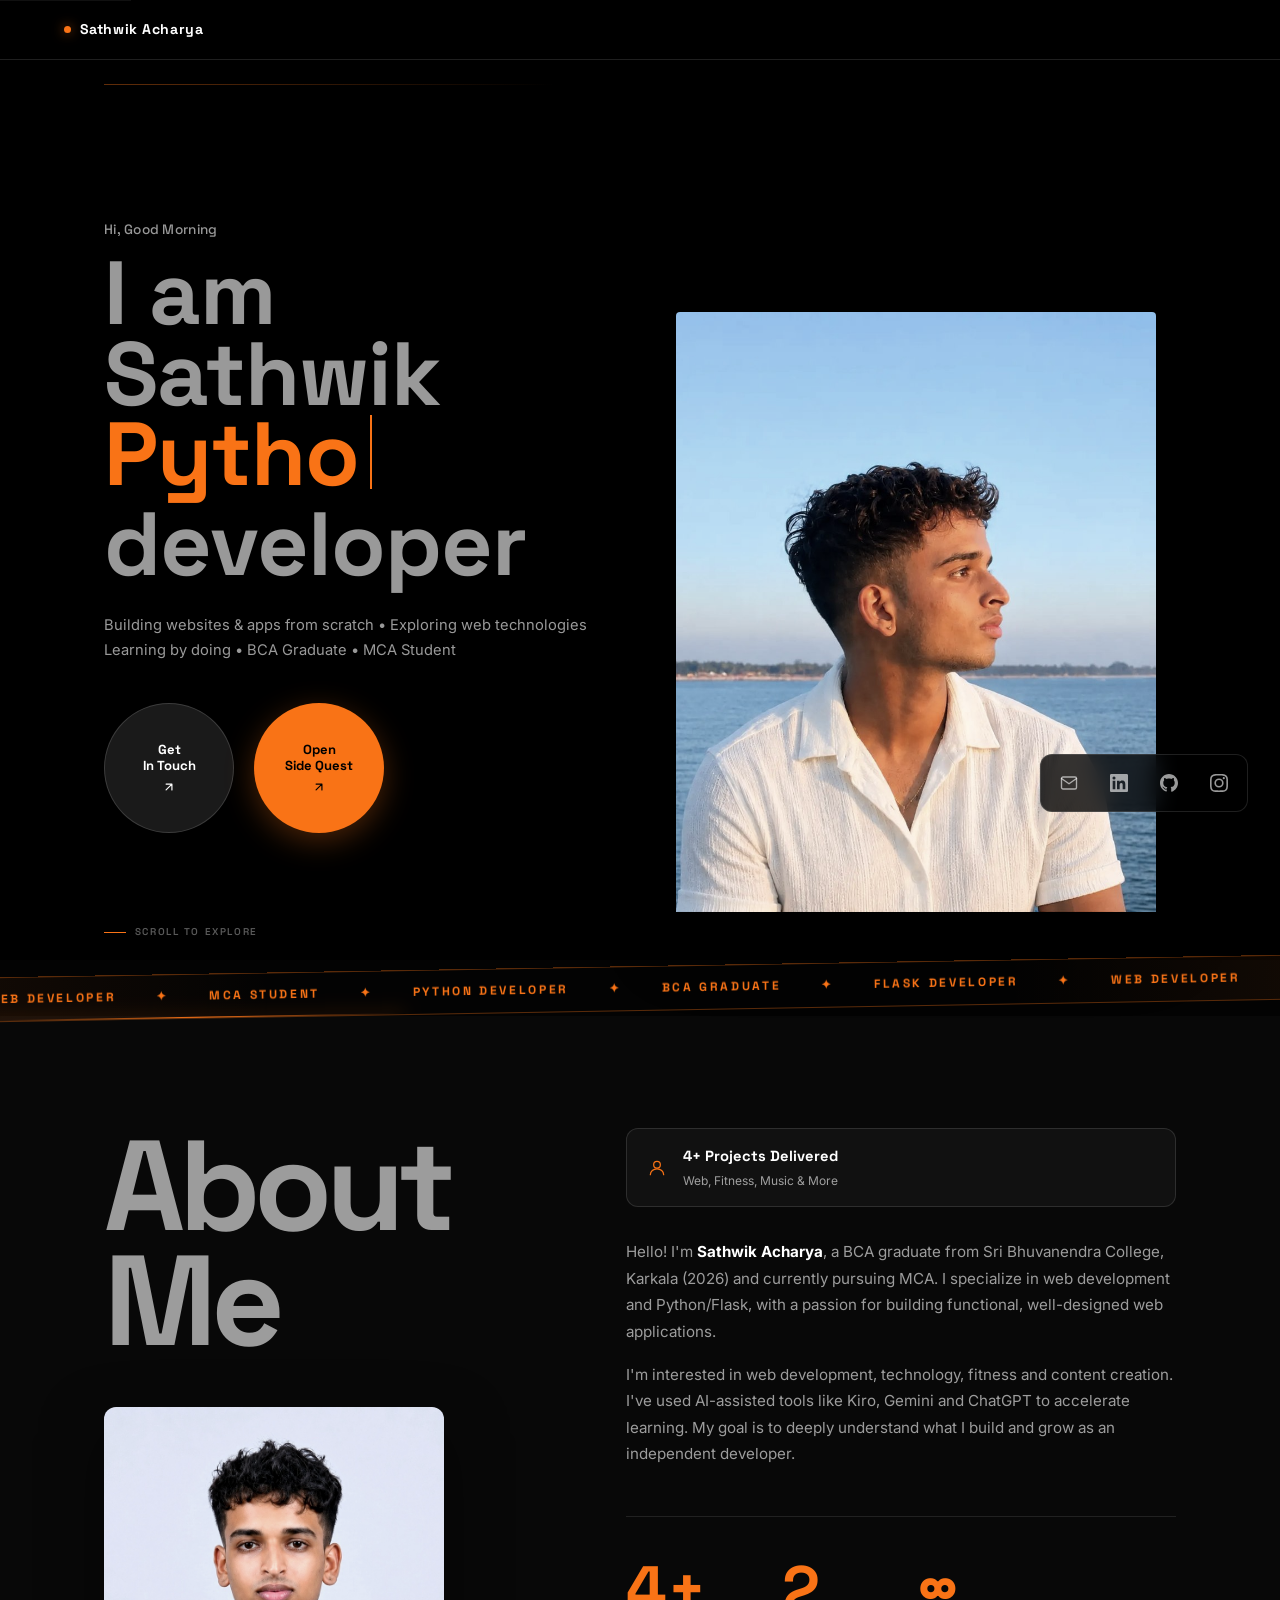
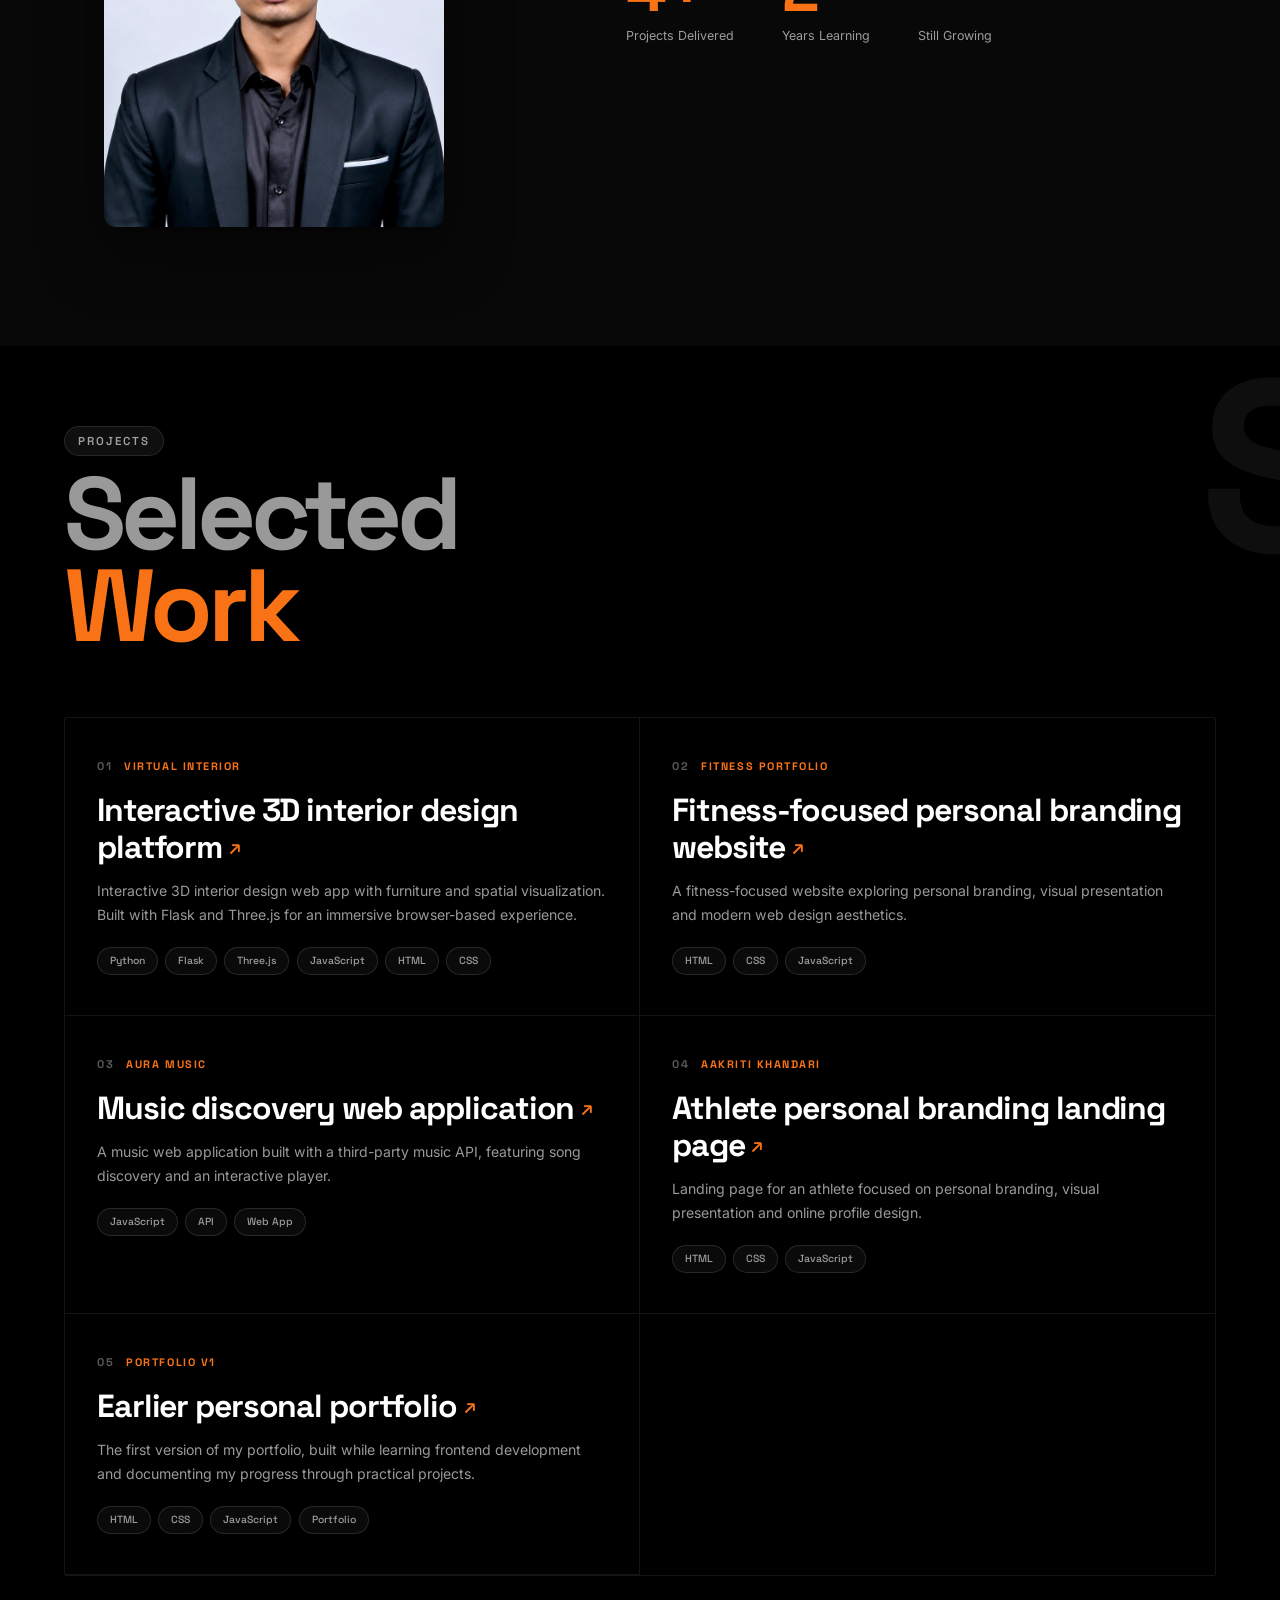
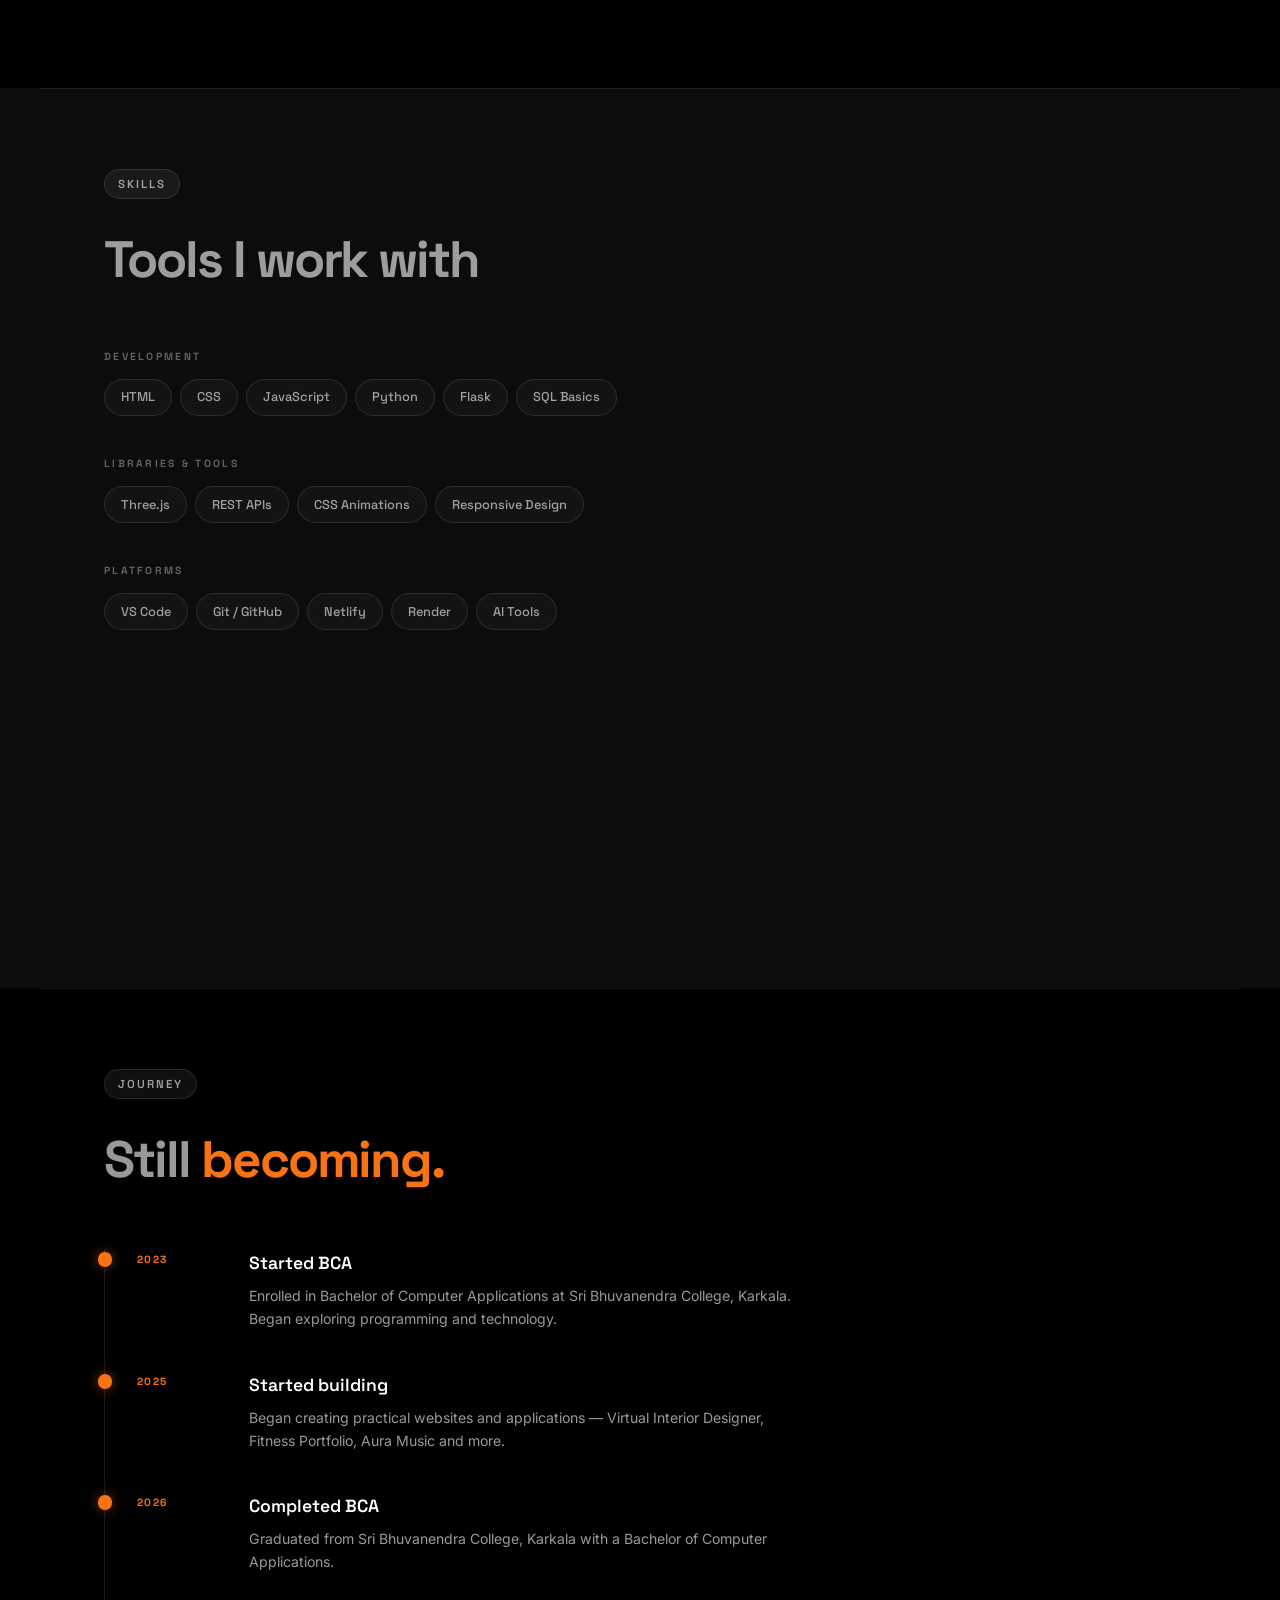
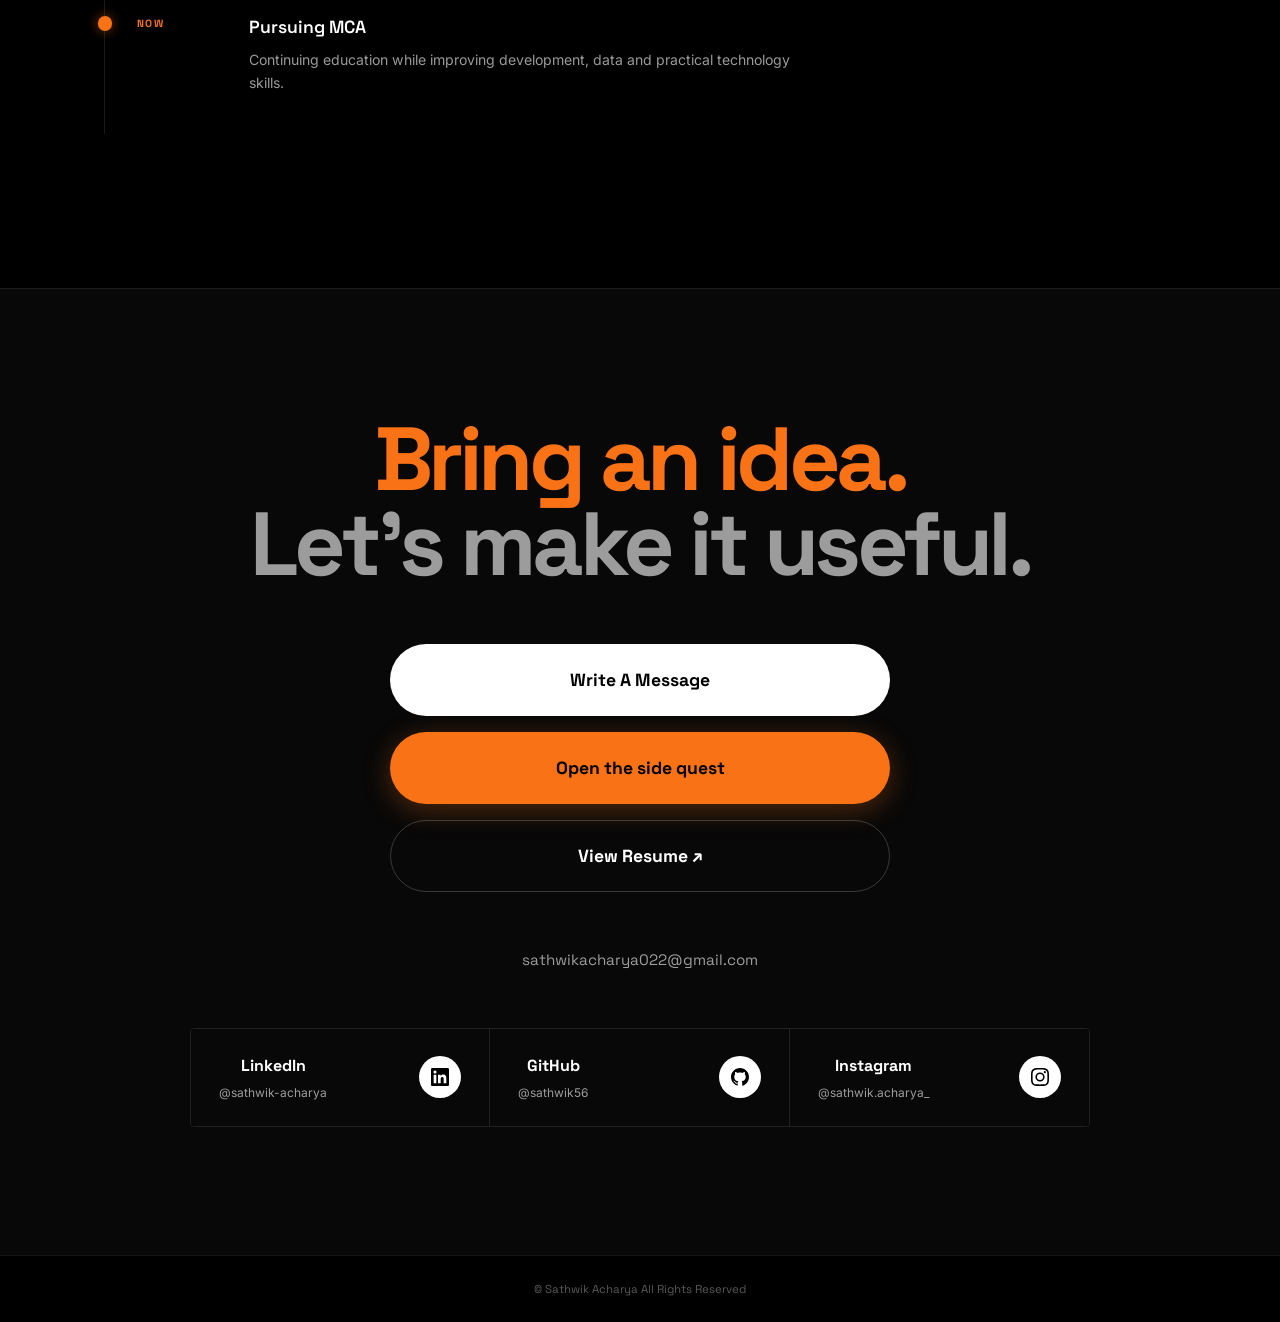
==== commit 7fef2dd3: "Initial commit" ====
--- a/index.html
+++ b/index.html
@@ -1,586 +1,384 @@
-<!DOCTYPE html>
+﻿<!DOCTYPE html>
 <html lang="en">
-
 <head>
-    <meta charset="UTF-8">
-    <meta name="viewport" content="width=device-width, initial-scale=1.0">
-    <meta name="description"
-        content="Sathwik Acharya — BCA Graduate, MCA Student and aspiring developer building practical web projects.">
-    <meta name="author" content="Sathwik Acharya">
-    <meta property="og:title" content="Sathwik Acharya | Developer Portfolio">
-    <meta property="og:description" content="Aspiring developer building practical web projects while learning.">
-    <meta property="og:type" content="website">
-    <meta property="og:url" content="https://sathwik56.github.io">
-    <meta property="og:image" content="https://sathwik56.github.io/images/profile1.jpg">
-    <meta property="og:image:width" content="1200">
-    <meta property="og:image:height" content="630">
-    <meta name="twitter:card" content="summary_large_image">
-    <meta name="twitter:title" content="Sathwik Acharya | Developer Portfolio">
-    <meta name="twitter:description" content="Aspiring developer building practical web projects while learning.">
-    <meta name="twitter:image" content="https://sathwik56.github.io/images/profile1.jpg">
-    <meta name="theme-color" content="#080808">
-    <title>Sathwik Acharya | Developer Portfolio</title>
-    <link rel="icon" type="image/jpeg" href="images/profile1.jpg">
-    <link rel="preconnect" href="https://fonts.googleapis.com">
-    <link rel="preconnect" href="https://fonts.gstatic.com" crossorigin>
-    <link href="https://fonts.googleapis.com/css2?family=Inter:wght@300;400;500;600;700;800;900&display=swap"
-        rel="stylesheet">
-    <link rel="stylesheet" href="style.css">
+  <meta charset="UTF-8">
+  <meta name="viewport" content="width=device-width, initial-scale=1.0">
+  <meta name="description" content="Sathwik Acharya — Web Developer, MCA Student. Aspiring developer building practical web projects.">
+  <meta name="author" content="Sathwik Acharya">
+  <meta property="og:title" content="Sathwik Acharya | Developer Portfolio">
+  <meta property="og:description" content="Aspiring developer who turns ideas into working websites and applications.">
+  <meta property="og:type" content="website">
+  <meta property="og:url" content="https://sathwik56.github.io">
+  <meta property="og:image" content="https://sathwik56.github.io/images/profile1.jpg">
+  <meta name="twitter:card" content="summary_large_image">
+  <meta name="theme-color" content="#000000">
+  <link rel="canonical" href="https://sathwik56.github.io">
+  <link rel="icon" type="image/jpeg" href="images/profile1.jpg">
+  <link rel="preconnect" href="https://fonts.googleapis.com">
+  <link rel="preconnect" href="https://fonts.gstatic.com" crossorigin>
+  <link href="https://fonts.googleapis.com/css2?family=Space+Grotesk:wght@300;400;500;600;700&family=Inter:wght@300;400;500;600;700;800;900&display=swap" rel="stylesheet">
+  <title>Sathwik Acharya | Developer Portfolio</title>
+  <link rel="stylesheet" href="style.css">
 </head>
-
 <body>
 
-    <!-- PAGE LOADER -->
-    <div class="page-loader" id="page-loader" aria-hidden="true">
-        <span>Loading...</span>
-    </div>
-
-    <!-- CURSOR DOT -->
-    <div class="cursor-dot" id="cursor-dot" aria-hidden="true"></div>
-
-    <!-- BACK TO TOP -->
-    <button class="back-to-top" id="back-to-top" aria-label="Back to top">
-        <svg width="18" height="18" viewBox="0 0 24 24" fill="none" stroke="currentColor"
-            stroke-width="2.5" stroke-linecap="round" stroke-linejoin="round" aria-hidden="true">
-            <polyline points="6 14 12 8 18 14" />
-        </svg>
-    </button>
-
-    <!-- BACKGROUND -->
-    <div class="background-grid" aria-hidden="true"></div>
-    <div class="background-glow glow-one" aria-hidden="true"></div>
-    <div class="background-glow glow-two" aria-hidden="true"></div>
-    <div class="background-glow glow-three" aria-hidden="true"></div>
-    <canvas class="bg-particles" id="bg-particles" aria-hidden="true"></canvas>
-
-    <!-- NAVIGATION -->
-    <header class="header" id="header">
-        <nav class="navbar" role="navigation" aria-label="Main navigation">
-            <a href="#home" class="logo" aria-label="Sathwik Acharya - Home">Sathwik<span>.</span></a>
-
-            <button class="menu-toggle" id="menu-toggle" aria-label="Open menu" aria-expanded="false"
-                aria-controls="nav-links">
-                <span class="hamburger-line"></span>
-                <span class="hamburger-line"></span>
-                <span class="hamburger-line"></span>
-            </button>
-
-            <ul class="nav-links" id="nav-links" role="list">
-                <li><a href="#home" data-section="home">Home</a></li>
-                <li><a href="#about" data-section="about">About</a></li>
-                <li><a href="#projects" data-section="projects">Projects</a></li>
-                <li><a href="#skills" data-section="skills">Skills</a></li>
-                <li><a href="#learning" data-section="learning">Learning</a></li>
-                <li><a href="#journey" data-section="journey">Journey</a></li>
-                <li><a href="#contact" data-section="contact">Contact</a></li>
-            </ul>
-        </nav>
-    </header>
-
-    <main>
-
-        <!-- HERO -->
-        <section id="home" class="hero">
-            <div class="hero-content reveal">
-                <div class="status-badge">
-                    <span class="status-dot" aria-hidden="true"></span>
-                    Currently learning &amp; building
-                </div>
-
-                <p class="eyebrow">BCA Graduate • MCA Student</p>
-
-                <h1>
-                    Building my
-                    <span>digital journey.</span>
-                </h1>
-
-                <p class="hero-description">
-                    I'm Sathwik Acharya, an aspiring developer who enjoys
-                    building websites, experimenting with technology and
-                    learning by turning ideas into working projects.
-                </p>
-
-                <div class="hero-buttons">
-                    <a href="#projects" class="btn primary-btn">
-                        Explore My Work <span aria-hidden="true">↓</span>
-                    </a>
-                    <a href="resume.pdf" target="_blank" rel="noopener noreferrer" class="btn accent-btn"
-                        aria-label="View resume">
-                        Resume <span aria-hidden="true">↗</span>
-                    </a>
-                    <a href="contact.html" class="btn secondary-btn">
-                        Get In Touch <span aria-hidden="true">↗</span>
-                    </a>
-                    <a href="puzzle.html" class="btn puzzle-btn" aria-label="Try a puzzle game">
-                        Try Puzzle <span aria-hidden="true">✦</span>
-                    </a>
-                </div>
-
-                <div class="hero-socials">
-                    <a href="https://github.com/sathwik56" target="_blank" rel="noopener noreferrer"
-                        aria-label="GitHub profile" class="social-icon-link">
-                        <svg width="18" height="18" viewBox="0 0 24 24" fill="currentColor" aria-hidden="true">
-                            <path
-                                d="M12 0C5.37 0 0 5.37 0 12c0 5.3 3.438 9.8 8.205 11.385.6.113.82-.258.82-.577 0-.285-.01-1.04-.015-2.04-3.338.724-4.042-1.61-4.042-1.61C4.422 18.07 3.633 17.7 3.633 17.7c-1.087-.744.084-.729.084-.729 1.205.084 1.838 1.236 1.838 1.236 1.07 1.835 2.809 1.305 3.495.998.108-.776.417-1.305.76-1.605-2.665-.3-5.466-1.332-5.466-5.93 0-1.31.465-2.38 1.235-3.22-.135-.303-.54-1.523.105-3.176 0 0 1.005-.322 3.3 1.23.96-.267 1.98-.399 3-.405 1.02.006 2.04.138 3 .405 2.28-1.552 3.285-1.23 3.285-1.23.645 1.653.24 2.873.12 3.176.765.84 1.23 1.91 1.23 3.22 0 4.61-2.805 5.625-5.475 5.92.42.36.81 1.096.81 2.22 0 1.606-.015 2.896-.015 3.286 0 .315.21.69.825.57C20.565 21.795 24 17.295 24 12c0-6.63-5.37-12-12-12" />
-                        </svg>
-                        <span>GitHub</span>
-                    </a>
-                    <a href="https://in.linkedin.com/in/sathwik-acharya-07447a357" target="_blank"
-                        rel="noopener noreferrer" aria-label="LinkedIn profile" class="social-icon-link">
-                        <svg width="18" height="18" viewBox="0 0 24 24" fill="currentColor" aria-hidden="true">
-                            <path
-                                d="M20.447 20.452h-3.554v-5.569c0-1.328-.027-3.037-1.852-3.037-1.853 0-2.136 1.445-2.136 2.939v5.667H9.351V9h3.414v1.561h.046c.477-.9 1.637-1.85 3.37-1.85 3.601 0 4.267 2.37 4.267 5.455v6.286zM5.337 7.433a2.062 2.062 0 01-2.063-2.065 2.064 2.064 0 112.063 2.065zm1.782 13.019H3.555V9h3.564v11.452zM22.225 0H1.771C.792 0 0 .774 0 1.729v20.542C0 23.227.792 24 1.771 24h20.451C23.2 24 24 23.227 24 22.271V1.729C24 .774 23.2 0 22.222 0h.003z" />
-                        </svg>
-                        <span>LinkedIn</span>
-                    </a>
-                    <a href="https://www.instagram.com/sathwik.acharya_/" target="_blank" rel="noopener noreferrer"
-                        aria-label="Instagram profile" class="social-icon-link">
-                        <svg width="18" height="18" viewBox="0 0 24 24" fill="currentColor" aria-hidden="true">
-                            <path
-                                d="M12 2.163c3.204 0 3.584.012 4.85.07 3.252.148 4.771 1.691 4.919 4.919.058 1.265.069 1.645.069 4.849 0 3.205-.012 3.584-.069 4.849-.149 3.225-1.664 4.771-4.919 4.919-1.266.058-1.644.07-4.85.07-3.204 0-3.584-.012-4.849-.07-3.26-.149-4.771-1.699-4.919-4.92-.058-1.265-.07-1.644-.07-4.849 0-3.204.013-3.583.07-4.849.149-3.227 1.664-4.771 4.919-4.919 1.266-.057 1.645-.069 4.849-.069zM12 0C8.741 0 8.333.014 7.053.072 2.695.272.273 2.69.073 7.052.014 8.333 0 8.741 0 12c0 3.259.014 3.668.072 4.948.2 4.358 2.618 6.78 6.98 6.98C8.333 23.986 8.741 24 12 24c3.259 0 3.668-.014 4.948-.072 4.354-.2 6.782-2.618 6.979-6.98.059-1.28.073-1.689.073-4.948 0-3.259-.014-3.667-.072-4.947-.196-4.354-2.617-6.78-6.979-6.98C15.668.014 15.259 0 12 0zm0 5.838a6.162 6.162 0 100 12.324 6.162 6.162 0 000-12.324zM12 16a4 4 0 110-8 4 4 0 010 8zm6.406-11.845a1.44 1.44 0 100 2.881 1.44 1.44 0 000-2.881z" />
-                        </svg>
-                        <span>Instagram</span>
-                    </a>
-                </div>
-            </div>
-
-            <div class="hero-visual reveal" id="hero-visual">
-                <div class="hero-orbit orbit-one" aria-hidden="true"></div>
-                <div class="hero-orbit orbit-two" aria-hidden="true"></div>
-                <div class="hero-image-frame">
-                    <img src="images/profile.jpg" alt="Sathwik Acharya — developer portrait" class="hero-image">
-                    <div class="image-label" aria-hidden="true">
-                        Sathwik Acharya
-                        <span>Aspiring Developer</span>
-                    </div>
-                </div>
-            </div>
-        </section>
-
-        <!-- MARQUEE -->
-        <section class="marquee-section" aria-hidden="true">
-            <div class="marquee">
-                <span>WEB DEVELOPMENT</span><i>✦</i>
-                <span>BUILDING PROJECTS</span><i>✦</i>
-                <span>LEARNING</span><i>✦</i>
-                <span>FITNESS</span><i>✦</i>
-                <span>CONTENT CREATION</span><i>✦</i>
-                <span>WEB DEVELOPMENT</span><i>✦</i>
-                <span>BUILDING PROJECTS</span><i>✦</i>
-                <span>LEARNING</span><i>✦</i>
-            </div>
-        </section>
-
-        <!-- ABOUT -->
-        <section id="about" class="section">
-            <div class="section-heading reveal">
-                <p class="section-label">01 / ABOUT</p>
-                <h2>Learning by <span>building.</span></h2>
-            </div>
-
-            <div class="about-container">
-                <div class="about-image reveal">
-                    <img src="images/profile1.jpg" alt="Sathwik Acharya">
-                </div>
-
-                <div class="about-text reveal">
-                    <p class="large-text">
-                        I believe the best way to learn technology is to actually build something with it.
-                    </p>
-                    <p>
-                        I'm Sathwik Acharya, a BCA graduate from Sri Bhuvanendra College, Karkala.
-                        I completed my BCA in 2026 and I'm currently pursuing my MCA.
-                    </p>
-                    <p>
-                        I'm interested in web development, technology, fitness, gym and content creation.
-                        I enjoy experimenting with ideas and turning them into real websites and applications.
-                    </p>
-                    <p>
-                        I've used AI-assisted development tools such as Kiro, Gemini and ChatGPT while creating
-                        projects.
-                        My current goal is to understand the fundamentals behind what I build and become more
-                        independent as a developer.
-                    </p>
-
-                    <div class="about-details">
-                        <div class="detail-item">
-                            <span>Education</span>
-                            <strong>BCA — 2026</strong>
-                        </div>
-                        <div class="detail-item">
-                            <span>College</span>
-                            <strong>Sri Bhuvanendra College, Karkala</strong>
-                        </div>
-                        <div class="detail-item">
-                            <span>Currently</span>
-                            <strong>MCA Student</strong>
-                        </div>
-                        <div class="detail-item">
-                            <span>Interests</span>
-                            <strong>Development • Fitness • Content</strong>
-                        </div>
-                    </div>
-                </div>
-            </div>
-        </section>
-
-        <!-- PROJECTS -->
-        <section id="projects" class="section projects-section">
-            <div class="section-heading reveal">
-                <p class="section-label">02 / PROJECTS</p>
-                <h2>Things I've <span>built.</span></h2>
-                <p>Projects created while learning, experimenting and exploring different technologies.</p>
-            </div>
-
-            <div class="projects-grid">
-
-                <!-- PROJECT 1 -->
-                <article class="project-card featured-project reveal" tabindex="0">
-                    <div class="project-top">
-                        <span class="project-number">01</span>
-                        <span class="project-type">COLLEGE PROJECT</span>
-                    </div>
-                    <div class="project-body">
-                        <div>
-                            <p class="project-category">Web Application</p>
-                            <h3>Virtual Interior Designer</h3>
-                            <p class="project-description">
-                                An interactive virtual interior design web application featuring 3D furniture
-                                and spatial visualization. Built with Flask and Three.js for an immersive
-                                browser-based 3D interior design experience.
-                            </p>
-                        </div>
-                        <div class="project-footer">
-                            <div class="project-tags">
-                                <span>Python</span>
-                                <span>Flask</span>
-                                <span>HTML</span>
-                                <span>CSS</span>
-                                <span>JavaScript</span>
-                                <span>Three.js</span>
-                            </div>
-                            <a href="https://virtual-interior-designer-u5mt.onrender.com/" target="_blank"
-                                rel="noopener noreferrer" class="project-link"
-                                aria-label="View Virtual Interior Designer project">
-                                View Project <span aria-hidden="true">↗</span>
-                            </a>
-                        </div>
-                    </div>
-                </article>
-
-                <!-- PROJECT 2 -->
-                <article class="project-card reveal" tabindex="0">
-                    <div class="project-top">
-                        <span class="project-number">02</span>
-                        <span class="project-type">PERSONAL</span>
-                    </div>
-                    <div class="project-body">
-                        <p class="project-category">Fitness / Web Design</p>
-                        <h3>Fitness Portfolio</h3>
-                        <p class="project-description">
-                            A fitness-focused website exploring personal branding, visual presentation and web design.
-                        </p>
-                        <div class="project-footer">
-                            <div class="project-tags">
-                                <span>HTML</span>
-                                <span>CSS</span>
-                                <span>JavaScript</span>
-                            </div>
-                            <a href="https://zev-iron.netlify.app/" target="_blank" rel="noopener noreferrer"
-                                class="project-link" aria-label="View Fitness Portfolio project">
-                                View Project <span aria-hidden="true">↗</span>
-                            </a>
-                        </div>
-                    </div>
-                </article>
-
-                <!-- PROJECT 3 -->
-                <article class="project-card reveal" tabindex="0">
-                    <div class="project-top">
-                        <span class="project-number">03</span>
-                        <span class="project-type">API PROJECT</span>
-                    </div>
-                    <div class="project-body">
-                        <p class="project-category">Music / Web App</p>
-                        <h3>Aura Music</h3>
-                        <p class="project-description">
-                            A music web application created while experimenting with a third-party music API,
-                            music discovery and an interactive player.
-                        </p>
-                        <div class="project-footer">
-                            <div class="project-tags">
-                                <span>JavaScript</span>
-                                <span>API</span>
-                                <span>Web App</span>
-                            </div>
-                            <a href="https://auramusic-app.netlify.app/" target="_blank" rel="noopener noreferrer"
-                                class="project-link" aria-label="View Aura Music project">
-                                View Project <span aria-hidden="true">↗</span>
-                            </a>
-                        </div>
-                    </div>
-                </article>
-
-                <!-- PROJECT 4 -->
-                <article class="project-card reveal" tabindex="0">
-                    <div class="project-top">
-                        <span class="project-number">04</span>
-                        <span class="project-type">LANDING PAGE</span>
-                    </div>
-                    <div class="project-body">
-                        <p class="project-category">Athlete / Branding</p>
-                        <h3>Aakriti Khandari</h3>
-                        <p class="project-description">
-                            A landing page concept created for an athlete, focused on personal branding,
-                            visual presentation and online profile design.
-                        </p>
-                        <div class="project-footer">
-                            <div class="project-tags">
-                                <span>HTML</span>
-                                <span>CSS</span>
-                                <span>JavaScript</span>
-                            </div>
-                            <div class="project-links">
-                                <a href="https://aakriti-official.netlify.app/" target="_blank"
-                                    rel="noopener noreferrer" class="project-link"
-                                    aria-label="View Aakriti Khandari project">
-                                    View Project <span aria-hidden="true">↗</span>
-                                </a>
-                            </div>
-                        </div>
-                    </div>
-                </article>
-
-            </div>
-        </section>
-
-        <!-- SKILLS -->
-        <section id="skills" class="section">
-            <div class="section-heading reveal">
-                <p class="section-label">03 / SKILLS</p>
-                <h2>Tools I'm <span>growing with.</span></h2>
-            </div>
-
-            <div class="skills-container">
-                <div class="skill-group reveal">
-                    <div class="skill-group-header">
-                        <span>01</span>
-                        <h3>Development</h3>
-                    </div>
-                    <div class="skill-list">
-                        <span>HTML</span>
-                        <span>CSS</span>
-                        <span>JavaScript</span>
-                        <span>Python</span>
-                        <span>Flask</span>
-                        <span>SQL Basics</span>
-                    </div>
-                </div>
-
-                <div class="skill-group reveal">
-                    <div class="skill-group-header">
-                        <span>02</span>
-                        <h3>Tools &amp; Platforms</h3>
-                    </div>
-                    <div class="skill-list">
-                        <span>VS Code</span>
-                        <span>Git</span>
-                        <span>GitHub</span>
-                        <span>Netlify</span>
-                        <span>Render</span>
-                        <span>AI Tools</span>
-                    </div>
-                </div>
-            </div>
-        </section>
-
-        <!-- LEARNING -->
-        <section id="learning" class="section learning-section">
-            <div class="section-heading reveal">
-                <p class="section-label">04 / LEARNING</p>
-                <h2>What's <span>next.</span></h2>
-            </div>
-
-            <div class="learning-grid">
-                <article class="learning-card reveal">
-                    <span class="learning-number">01</span>
-                    <h3>Web Development</h3>
-                    <p>Deepening HTML, CSS and JavaScript skills — moving toward React and modern frontend frameworks.
-                    </p>
-                </article>
-
-                <article class="learning-card reveal">
-                    <span class="learning-number">02</span>
-                    <h3>Data &amp; Databases</h3>
-                    <p>Exploring SQL, data organization and Excel for analysis and clear data representation.</p>
-                </article>
-
-                <article class="learning-card reveal">
-                    <span class="learning-number">03</span>
-                    <h3>Backend Development</h3>
-                    <p>Building on Python and Flask to understand backend logic, APIs and full-stack deployment.</p>
-                </article>
-            </div>
-        </section>
-
-        <!-- JOURNEY -->
-        <section id="journey" class="section">
-            <div class="section-heading reveal">
-                <p class="section-label">05 / JOURNEY</p>
-                <h2>Still <span>becoming.</span></h2>
-            </div>
-
-            <div class="timeline">
-                <div class="timeline-item reveal">
-                    <span class="timeline-year">2023</span>
-                    <div>
-                        <h3>Started BCA</h3>
-                        <p>Enrolled in Bachelor of Computer Applications at Sri Bhuvanendra College, Karkala. Began
-                            exploring programming and technology.</p>
-                    </div>
-                </div>
-
-                <div class="timeline-item reveal">
-                    <span class="timeline-year">2025</span>
-                    <div>
-                        <h3>Started building</h3>
-                        <p>Began creating practical websites and applications, exploring web development through real
-                            projects.</p>
-                    </div>
-                </div>
-
-                <div class="timeline-item reveal">
-                    <span class="timeline-year">2026</span>
-                    <div>
-                        <h3>Completed BCA</h3>
-                        <p>Graduated from Sri Bhuvanendra College, Karkala with a Bachelor of Computer Applications.</p>
-                    </div>
-                </div>
-
-                <div class="timeline-item reveal">
-                    <span class="timeline-year">NOW</span>
-                    <div>
-                        <h3>Pursuing MCA</h3>
-                        <p>Continuing my education while improving development, data and practical technology skills.
-                        </p>
-                    </div>
-                </div>
-            </div>
-        </section>
-
-        <!-- CONTACT -->
-        <section id="contact" class="section contact-section">
-            <div class="contact-container reveal">
-                <div class="contact-intro">
-                    <p class="section-label">06 / CONTACT</p>
-                    <h2>Let's build <span>something.</span></h2>
-                    <p>I'm interested in learning, building projects and connecting with people in technology.</p>
-                    <a href="contact.html" class="btn primary-btn contact-page-btn">
-                        Open Contact Page <span aria-hidden="true">↗</span>
-                    </a>
-                </div>
-
-                <div class="contact-links">
-                    <a href="mailto:sathwikacharya022@gmail.com" aria-label="Send email to Sathwik">
-                        <div class="contact-link-icon">
-                            <svg width="16" height="16" viewBox="0 0 24 24" fill="none" stroke="currentColor"
-                                stroke-width="2" stroke-linecap="round" stroke-linejoin="round" aria-hidden="true">
-                                <path d="M4 4h16c1.1 0 2 .9 2 2v12c0 1.1-.9 2-2 2H4c-1.1 0-2-.9-2-2V6c0-1.1.9-2 2-2z" />
-                                <polyline points="22,6 12,13 2,6" />
-                            </svg>
-                        </div>
-                        <div>
-                            <span>Email</span>
-                            <strong>sathwikacharya022@gmail.com</strong>
-                        </div>
-                        <span class="contact-arrow" aria-hidden="true">↗</span>
-                    </a>
-
-                    <a href="https://github.com/sathwik56" target="_blank" rel="noopener noreferrer"
-                        aria-label="Visit GitHub profile">
-                        <div class="contact-link-icon">
-                            <svg width="16" height="16" viewBox="0 0 24 24" fill="currentColor" aria-hidden="true">
-                                <path
-                                    d="M12 0C5.37 0 0 5.37 0 12c0 5.3 3.438 9.8 8.205 11.385.6.113.82-.258.82-.577 0-.285-.01-1.04-.015-2.04-3.338.724-4.042-1.61-4.042-1.61C4.422 18.07 3.633 17.7 3.633 17.7c-1.087-.744.084-.729.084-.729 1.205.084 1.838 1.236 1.838 1.236 1.07 1.835 2.809 1.305 3.495.998.108-.776.417-1.305.76-1.605-2.665-.3-5.466-1.332-5.466-5.93 0-1.31.465-2.38 1.235-3.22-.135-.303-.54-1.523.105-3.176 0 0 1.005-.322 3.3 1.23.96-.267 1.98-.399 3-.405 1.02.006 2.04.138 3 .405 2.28-1.552 3.285-1.23 3.285-1.23.645 1.653.24 2.873.12 3.176.765.84 1.23 1.91 1.23 3.22 0 4.61-2.805 5.625-5.475 5.92.42.36.81 1.096.81 2.22 0 1.606-.015 2.896-.015 3.286 0 .315.21.69.825.57C20.565 21.795 24 17.295 24 12c0-6.63-5.37-12-12-12" />
-                            </svg>
-                        </div>
-                        <div>
-                            <span>GitHub</span>
-                            <strong>@sathwik56</strong>
-                        </div>
-                        <span class="contact-arrow" aria-hidden="true">↗</span>
-                    </a>
-
-                    <a href="https://in.linkedin.com/in/sathwik-acharya-07447a357" target="_blank"
-                        rel="noopener noreferrer" aria-label="Visit LinkedIn profile">
-                        <div class="contact-link-icon">
-                            <svg width="16" height="16" viewBox="0 0 24 24" fill="currentColor" aria-hidden="true">
-                                <path
-                                    d="M20.447 20.452h-3.554v-5.569c0-1.328-.027-3.037-1.852-3.037-1.853 0-2.136 1.445-2.136 2.939v5.667H9.351V9h3.414v1.561h.046c.477-.9 1.637-1.85 3.37-1.85 3.601 0 4.267 2.37 4.267 5.455v6.286zM5.337 7.433a2.062 2.062 0 01-2.063-2.065 2.064 2.064 0 112.063 2.065zm1.782 13.019H3.555V9h3.564v11.452zM22.225 0H1.771C.792 0 0 .774 0 1.729v20.542C0 23.227.792 24 1.771 24h20.451C23.2 24 24 23.227 24 22.271V1.729C24 .774 23.2 0 22.222 0h.003z" />
-                            </svg>
-                        </div>
-                        <div>
-                            <span>LinkedIn</span>
-                            <strong>Sathwik Acharya</strong>
-                        </div>
-                        <span class="contact-arrow" aria-hidden="true">↗</span>
-                    </a>
-
-                    <a href="https://www.instagram.com/sathwik.acharya_/" target="_blank" rel="noopener noreferrer"
-                        aria-label="Visit Instagram profile">
-                        <div class="contact-link-icon">
-                            <svg width="16" height="16" viewBox="0 0 24 24" fill="currentColor" aria-hidden="true">
-                                <path
-                                    d="M12 2.163c3.204 0 3.584.012 4.85.07 3.252.148 4.771 1.691 4.919 4.919.058 1.265.069 1.645.069 4.849 0 3.205-.012 3.584-.069 4.849-.149 3.225-1.664 4.771-4.919 4.919-1.266.058-1.644.07-4.85.07-3.204 0-3.584-.012-4.849-.07-3.26-.149-4.771-1.699-4.919-4.92-.058-1.265-.07-1.644-.07-4.849 0-3.204.013-3.583.07-4.849.149-3.227 1.664-4.771 4.919-4.919 1.266-.057 1.645-.069 4.849-.069zM12 0C8.741 0 8.333.014 7.053.072 2.695.272.273 2.69.073 7.052.014 8.333 0 8.741 0 12c0 3.259.014 3.668.072 4.948.2 4.358 2.618 6.78 6.98 6.98C8.333 23.986 8.741 24 12 24c3.259 0 3.668-.014 4.948-.072 4.354-.2 6.782-2.618 6.979-6.98.059-1.28.073-1.689.073-4.948 0-3.259-.014-3.667-.072-4.947-.196-4.354-2.617-6.78-6.979-6.98C15.668.014 15.259 0 12 0zm0 5.838a6.162 6.162 0 100 12.324 6.162 6.162 0 000-12.324zM12 16a4 4 0 110-8 4 4 0 010 8zm6.406-11.845a1.44 1.44 0 100 2.881 1.44 1.44 0 000-2.881z" />
-                            </svg>
-                        </div>
-                        <div>
-                            <span>Instagram</span>
-                            <strong>@sathwik.acharya_</strong>
-                        </div>
-                        <span class="contact-arrow" aria-hidden="true">↗</span>
-                    </a>
-                </div>
-            </div>
-        </section>
-
-    </main>
-
-    <!-- FOOTER -->
-    <footer class="footer">
-        <div>
-            <strong>Sathwik<span>.</span></strong>
-            <p>&copy; 2026 Sathwik Acharya. All Rights Reserved.</p>
-        </div>
-        <div class="footer-links">
-            <a href="https://github.com/sathwik56" target="_blank" rel="noopener noreferrer" aria-label="GitHub"
-                class="footer-icon-link">
-                <svg width="16" height="16" viewBox="0 0 24 24" fill="currentColor" aria-hidden="true">
-                    <path
-                        d="M12 0C5.37 0 0 5.37 0 12c0 5.3 3.438 9.8 8.205 11.385.6.113.82-.258.82-.577 0-.285-.01-1.04-.015-2.04-3.338.724-4.042-1.61-4.042-1.61C4.422 18.07 3.633 17.7 3.633 17.7c-1.087-.744.084-.729.084-.729 1.205.084 1.838 1.236 1.838 1.236 1.07 1.835 2.809 1.305 3.495.998.108-.776.417-1.305.76-1.605-2.665-.3-5.466-1.332-5.466-5.93 0-1.31.465-2.38 1.235-3.22-.135-.303-.54-1.523.105-3.176 0 0 1.005-.322 3.3 1.23.96-.267 1.98-.399 3-.405 1.02.006 2.04.138 3 .405 2.28-1.552 3.285-1.23 3.285-1.23.645 1.653.24 2.873.12 3.176.765.84 1.23 1.91 1.23 3.22 0 4.61-2.805 5.625-5.475 5.92.42.36.81 1.096.81 2.22 0 1.606-.015 2.896-.015 3.286 0 .315.21.69.825.57C20.565 21.795 24 17.295 24 12c0-6.63-5.37-12-12-12" />
-                </svg>
-                <span>GitHub</span>
-            </a>
-            <a href="https://in.linkedin.com/in/sathwik-acharya-07447a357" target="_blank" rel="noopener noreferrer"
-                aria-label="LinkedIn" class="footer-icon-link">
-                <svg width="16" height="16" viewBox="0 0 24 24" fill="currentColor" aria-hidden="true">
-                    <path
-                        d="M20.447 20.452h-3.554v-5.569c0-1.328-.027-3.037-1.852-3.037-1.853 0-2.136 1.445-2.136 2.939v5.667H9.351V9h3.414v1.561h.046c.477-.9 1.637-1.85 3.37-1.85 3.601 0 4.267 2.37 4.267 5.455v6.286zM5.337 7.433a2.062 2.062 0 01-2.063-2.065 2.064 2.064 0 112.063 2.065zm1.782 13.019H3.555V9h3.564v11.452zM22.225 0H1.771C.792 0 0 .774 0 1.729v20.542C0 23.227.792 24 1.771 24h20.451C23.2 24 24 23.227 24 22.271V1.729C24 .774 23.2 0 22.222 0h.003z" />
-                </svg>
-                <span>LinkedIn</span>
-            </a>
-            <a href="https://www.instagram.com/sathwik.acharya_/" target="_blank" rel="noopener noreferrer"
-                aria-label="Instagram" class="footer-icon-link">
-                <svg width="16" height="16" viewBox="0 0 24 24" fill="currentColor" aria-hidden="true">
-                    <path
-                        d="M12 2.163c3.204 0 3.584.012 4.85.07 3.252.148 4.771 1.691 4.919 4.919.058 1.265.069 1.645.069 4.849 0 3.205-.012 3.584-.069 4.849-.149 3.225-1.664 4.771-4.919 4.919-1.266.058-1.644.07-4.85.07-3.204 0-3.584-.012-4.849-.07-3.26-.149-4.771-1.699-4.919-4.92-.058-1.265-.07-1.644-.07-4.849 0-3.204.013-3.583.07-4.849.149-3.227 1.664-4.771 4.919-4.919 1.266-.057 1.645-.069 4.849-.069zM12 0C8.741 0 8.333.014 7.053.072 2.695.272.273 2.69.073 7.052.014 8.333 0 8.741 0 12c0 3.259.014 3.668.072 4.948.2 4.358 2.618 6.78 6.98 6.98C8.333 23.986 8.741 24 12 24c3.259 0 3.668-.014 4.948-.072 4.354-.2 6.782-2.618 6.979-6.98.059-1.28.073-1.689.073-4.948 0-3.259-.014-3.667-.072-4.947-.196-4.354-2.617-6.78-6.979-6.98C15.668.014 15.259 0 12 0zm0 5.838a6.162 6.162 0 100 12.324 6.162 6.162 0 000-12.324zM12 16a4 4 0 110-8 4 4 0 010 8zm6.406-11.845a1.44 1.44 0 100 2.881 1.44 1.44 0 000-2.881z" />
-                </svg>
-                <span>Instagram</span>
-            </a>
-        </div>
+  <a class="skip-link" href="#main">Skip to content</a>
+
+  <!-- Custom cursor -->
+  <div id="cursor" aria-hidden="true"></div>
+
+  <!-- Opening intro -->
+  <div id="loader" aria-hidden="true">
+    <div class="loader-content">
+      <span class="loader-kicker">SATHWIK ACHARYA</span>
+      <strong class="loader-title">Building useful things.</strong>
+      <span class="loader-role">Web developer / MCA student</span>
+      <div class="loader-progress"><span></span></div>
+    </div>
+  </div>
+
+  <!-- Back to top -->
+  <button id="btt" aria-label="Back to top">
+    <svg width="16" height="16" viewBox="0 0 24 24" fill="none" stroke="currentColor" stroke-width="2.5" stroke-linecap="round" stroke-linejoin="round" aria-hidden="true"><polyline points="18 15 12 9 6 15"/></svg>
+  </button>
+
+  <!-- ── TOP BAR ── -->
+  <div class="top-bar" role="banner">
+    <a href="#home" class="top-handle">Sathwik Acharya</a>
+  </div>
+
+  <!-- ── RIGHT ICON RAIL ── -->
+  <nav class="icon-rail" aria-label="Social links">
+    <a href="mailto:sathwikacharya022@gmail.com" class="rail-icon" aria-label="Email">
+      <svg width="18" height="18" viewBox="0 0 24 24" fill="none" stroke="currentColor" stroke-width="1.8" stroke-linecap="round" stroke-linejoin="round"><path d="M4 4h16c1.1 0 2 .9 2 2v12c0 1.1-.9 2-2 2H4c-1.1 0-2-.9-2-2V6c0-1.1.9-2 2-2z"/><polyline points="22,6 12,13 2,6"/></svg>
+    </a>
+    <a href="https://in.linkedin.com/in/sathwik-acharya-07447a357" target="_blank" rel="noopener noreferrer" class="rail-icon" aria-label="LinkedIn">
+      <svg width="18" height="18" viewBox="0 0 24 24" fill="currentColor"><path d="M20.447 20.452h-3.554v-5.569c0-1.328-.027-3.037-1.852-3.037-1.853 0-2.136 1.445-2.136 2.939v5.667H9.351V9h3.414v1.561h.046c.477-.9 1.637-1.85 3.37-1.85 3.601 0 4.267 2.37 4.267 5.455v6.286zM5.337 7.433a2.062 2.062 0 01-2.063-2.065 2.064 2.064 0 112.063 2.065zm1.782 13.019H3.555V9h3.564v11.452zM22.225 0H1.771C.792 0 0 .774 0 1.729v20.542C0 23.227.792 24 1.771 24h20.451C23.2 24 24 23.227 24 22.271V1.729C24 .774 23.2 0 22.222 0h.003z"/></svg>
+    </a>
+    <a href="https://github.com/sathwik56" target="_blank" rel="noopener noreferrer" class="rail-icon" aria-label="GitHub">
+      <svg width="18" height="18" viewBox="0 0 24 24" fill="currentColor"><path d="M12 0C5.37 0 0 5.37 0 12c0 5.3 3.438 9.8 8.205 11.385.6.113.82-.258.82-.577 0-.285-.01-1.04-.015-2.04-3.338.724-4.042-1.61-4.042-1.61C4.422 18.07 3.633 17.7 3.633 17.7c-1.087-.744.084-.729.084-.729 1.205.084 1.838 1.236 1.838 1.236 1.07 1.835 2.809 1.305 3.495.998.108-.776.417-1.305.76-1.605-2.665-.3-5.466-1.332-5.466-5.93 0-1.31.465-2.38 1.235-3.22-.135-.303-.54-1.523.105-3.176 0 0 1.005-.322 3.3 1.23.96-.267 1.98-.399 3-.405 1.02.006 2.04.138 3 .405 2.28-1.552 3.285-1.23 3.285-1.23.645 1.653.24 2.873.12 3.176.765.84 1.23 1.91 1.23 3.22 0 4.61-2.805 5.625-5.475 5.92.42.36.81 1.096.81 2.22 0 1.606-.015 2.896-.015 3.286 0 .315.21.69.825.57C20.565 21.795 24 17.295 24 12c0-6.63-5.37-12-12-12"/></svg>
+    </a>
+    <a href="https://www.instagram.com/sathwik.acharya_/" target="_blank" rel="noopener noreferrer" class="rail-icon" aria-label="Instagram">
+      <svg width="18" height="18" viewBox="0 0 24 24" fill="currentColor"><path d="M12 2.163c3.204 0 3.584.012 4.85.07 3.252.148 4.771 1.691 4.919 4.919.058 1.265.069 1.645.069 4.849 0 3.205-.012 3.584-.069 4.849-.149 3.225-1.664 4.771-4.919 4.919-1.266.058-1.644.07-4.85.07-3.204 0-3.584-.012-4.849-.07-3.26-.149-4.771-1.699-4.919-4.92-.058-1.265-.07-1.644-.07-4.849 0-3.204.013-3.583.07-4.849.149-3.227 1.664-4.771 4.919-4.919 1.266-.057 1.645-.069 4.849-.069zM12 0C8.741 0 8.333.014 7.053.072 2.695.272.273 2.69.073 7.052.014 8.333 0 8.741 0 12c0 3.259.014 3.668.072 4.948.2 4.358 2.618 6.78 6.98 6.98C8.333 23.986 8.741 24 12 24c3.259 0 3.668-.014 4.948-.072 4.354-.2 6.782-2.618 6.979-6.98.059-1.28.073-1.689.073-4.948 0-3.259-.014-3.667-.072-4.947-.196-4.354-2.617-6.78-6.979-6.98C15.668.014 15.259 0 12 0zm0 5.838a6.162 6.162 0 100 12.324 6.162 6.162 0 000-12.324zM12 16a4 4 0 110-8 4 4 0 010 8zm6.406-11.845a1.44 1.44 0 100 2.881 1.44 1.44 0 000-2.881z"/></svg>
+    </a>
+  </nav>
+
+  <main id="main">
+
+    <!-- ── HERO WRAPPER (Black Background) ── -->
+    <div class="section-wrapper bg-black">
+    <!-- ── HERO ── -->
+    <section id="home" class="hero" aria-label="Introduction">
+      <div class="hero-content">
+        <p class="hero-greeting hero-reveal" id="greeting">Hi, Good Evening</p>
+
+        <h1 class="hero-h1 hero-reveal">
+          <span class="h1-name">I am Sathwik</span>
+          <span class="h1-role-wrap">
+            <span class="h1-role" id="role-word">Web</span>
+          </span>
+          <span class="h1-suffix">developer</span>
+        </h1>
+
+        <p class="hero-sub hero-reveal">Building websites &amp; apps from scratch &bull; Exploring web technologies<br>Learning by doing &bull; BCA Graduate &bull; MCA Student</p>
+
+        <div class="hero-btns hero-reveal">
+          <a href="contact.html" class="circle-btn circle-dark">
+            <span>Get<br>In Touch</span>
+            <svg width="14" height="14" viewBox="0 0 24 24" fill="none" stroke="currentColor" stroke-width="2" stroke-linecap="round" stroke-linejoin="round"><path d="M7 17L17 7M17 7H7M17 7v10"/></svg>
+          </a>
+          <a href="puzzle.html" class="circle-btn circle-orange">
+            <span>Open<br>Side Quest</span>
+            <svg width="14" height="14" viewBox="0 0 24 24" fill="none" stroke="currentColor" stroke-width="2" stroke-linecap="round" stroke-linejoin="round"><path d="M7 17L17 7M17 7H7M17 7v10"/></svg>
+          </a>
+        </div>
+      </div>
+
+      <div class="hero-photo-col">
+        <img src="images/profile.jpg" alt="Sathwik Acharya" class="hero-img hero-reveal" loading="eager">
+      </div>
+      <div class="hero-scroll-cue" aria-hidden="true"><span></span>Scroll to explore</div>
+    </section>
+    </div>
+
+    <!-- ── SKILL TICKER ── -->
+    <div class="marquee-section" aria-hidden="true">
+      <div class="marquee-inner">
+        <div class="marquee-track">
+          <span>WEB DEVELOPER</span><span class="mstar">✦</span>
+          <span>MCA STUDENT</span><span class="mstar">✦</span>
+          <span>PYTHON DEVELOPER</span><span class="mstar">✦</span>
+          <span>BCA GRADUATE</span><span class="mstar">✦</span>
+          <span>FLASK DEVELOPER</span><span class="mstar">✦</span>
+          <span>WEB DEVELOPER</span><span class="mstar">✦</span>
+          <span>MCA STUDENT</span><span class="mstar">✦</span>
+          <span>PYTHON DEVELOPER</span><span class="mstar">✦</span>
+          <span>BCA GRADUATE</span><span class="mstar">✦</span>
+          <span>FLASK DEVELOPER</span><span class="mstar">✦</span>
+        </div>
+      </div>
+    </div>
+
+    <!-- ── ABOUT WRAPPER (Matte Background) ── -->
+    <div class="section-wrapper bg-matte-1">
+      <!-- ── ABOUT ── -->
+      <section id="about" class="about-section" aria-labelledby="about-h2">
+      <div class="about-left">
+        <h2 id="about-h2" class="about-huge reveal">About<br>Me</h2>
+        <div class="about-photo-wrap reveal">
+          <img src="images/profile1.jpg" alt="Sathwik Acharya" loading="lazy">
+        </div>
+      </div>
+      <div class="about-right reveal">
+        <div class="about-badge">
+          <svg width="20" height="20" viewBox="0 0 24 24" fill="none" stroke="currentColor" stroke-width="1.5" stroke-linecap="round" stroke-linejoin="round"><circle cx="12" cy="8" r="4"/><path d="M4 20c0-4 3.6-7 8-7s8 3 8 7"/></svg>
+          <div>
+            <strong>4+ Projects Delivered</strong>
+            <span>Web, Fitness, Music &amp; More</span>
+          </div>
+        </div>
+        <p class="about-bio">Hello! I'm <strong>Sathwik Acharya</strong>, a BCA graduate from Sri Bhuvanendra College, Karkala (2026) and currently pursuing MCA. I specialize in web development and Python/Flask, with a passion for building functional, well-designed web applications.</p>
+        <p class="about-bio" style="margin-top:1rem;">I'm interested in web development, technology, fitness and content creation. I've used AI-assisted tools like Kiro, Gemini and ChatGPT to accelerate learning. My goal is to deeply understand what I build and grow as an independent developer.</p>
+
+        <div class="about-stats">
+          <div class="astat reveal">
+            <span class="astat-num">4+</span>
+            <span class="astat-label">Projects Delivered</span>
+          </div>
+          <div class="astat reveal">
+            <span class="astat-num">2</span>
+            <span class="astat-label">Years Learning</span>
+          </div>
+          <div class="astat reveal">
+            <span class="astat-num">∞</span>
+            <span class="astat-label">Still Growing</span>
+          </div>
+        </div>
+      </div>
+    </section>
+    </div>
+
+    <!-- ── PROJECTS WRAPPER (Black Background) ── -->
+    <div class="section-wrapper bg-black">
+      <!-- ── PROJECTS ── -->
+      <section id="projects" class="projects-section" aria-labelledby="projects-h2">
+      <div class="projects-bg-heading" aria-hidden="true">Selected Work</div>
+      <div class="projects-head">
+        <div class="proj-label-wrap">
+          <span class="section-tag">Projects</span>
+          <h2 id="projects-h2" class="featured-title reveal">Selected<br><span>Work</span></h2>
+        </div>
+      </div>
+
+      <div class="projects-grid">
+
+        <article class="proj-card reveal" tabindex="0">
+          <div class="proj-meta">
+            <span class="proj-num">01</span>
+            <a href="https://virtual-interior-designer-u5mt.onrender.com/" target="_blank" rel="noopener noreferrer" class="proj-name-tag">VIRTUAL INTERIOR</a>
+          </div>
+          <h3 class="proj-title">
+            <a href="https://virtual-interior-designer-u5mt.onrender.com/" target="_blank" rel="noopener noreferrer" aria-label="Open Interactive 3D interior design platform">Interactive 3D interior design platform</a>
+          </h3>
+          <p class="proj-desc">Interactive 3D interior design web app with furniture and spatial visualization. Built with Flask and Three.js for an immersive browser-based experience.</p>
+          <div class="proj-tags">
+            <span>Python</span><span>Flask</span><span>Three.js</span><span>JavaScript</span><span>HTML</span><span>CSS</span>
+          </div>
+        </article>
+
+        <article class="proj-card reveal" tabindex="0">
+          <div class="proj-meta">
+            <span class="proj-num">02</span>
+            <a href="https://zev-iron.netlify.app/" target="_blank" rel="noopener noreferrer" class="proj-name-tag">FITNESS PORTFOLIO</a>
+          </div>
+          <h3 class="proj-title">
+            <a href="https://zev-iron.netlify.app/" target="_blank" rel="noopener noreferrer" aria-label="Open Fitness-focused personal branding website">Fitness-focused personal branding website</a>
+          </h3>
+          <p class="proj-desc">A fitness-focused website exploring personal branding, visual presentation and modern web design aesthetics.</p>
+          <div class="proj-tags">
+            <span>HTML</span><span>CSS</span><span>JavaScript</span>
+          </div>
+        </article>
+        <article class="proj-card reveal" tabindex="0">
+          <div class="proj-meta">
+            <span class="proj-num">03</span>
+            <a href="https://auramusic-app.netlify.app/" target="_blank" rel="noopener noreferrer" class="proj-name-tag">AURA MUSIC</a>
+          </div>
+          <h3 class="proj-title">
+            <a href="https://auramusic-app.netlify.app/" target="_blank" rel="noopener noreferrer" aria-label="Open Music discovery web application">Music discovery web application</a>
+          </h3>
+          <p class="proj-desc">A music web application built with a third-party music API, featuring song discovery and an interactive player.</p>
+          <div class="proj-tags">
+            <span>JavaScript</span><span>API</span><span>Web App</span>
+          </div>
+        </article>
+
+        <article class="proj-card reveal" tabindex="0">
+          <div class="proj-meta">
+            <span class="proj-num">04</span>
+            <a href="https://aakriti-official.netlify.app/" target="_blank" rel="noopener noreferrer" class="proj-name-tag">AAKRITI KHANDARI</a>
+          </div>
+          <h3 class="proj-title">
+            <a href="https://aakriti-official.netlify.app/" target="_blank" rel="noopener noreferrer" aria-label="Open Athlete personal branding landing page">Athlete personal branding landing page</a>
+          </h3>
+          <p class="proj-desc">Landing page for an athlete focused on personal branding, visual presentation and online profile design.</p>
+          <div class="proj-tags">
+            <span>HTML</span><span>CSS</span><span>JavaScript</span>
+          </div>
+        </article>
+
+        <article class="proj-card project-v1 reveal" tabindex="0">
+          <div class="proj-meta">
+            <span class="proj-num">05</span>
+            <a href="https://sathwik56.github.io/" target="_blank" rel="noopener noreferrer" class="proj-name-tag">PORTFOLIO V1</a>
+          </div>
+          <h3 class="proj-title">
+            <a href="https://sathwik56.github.io/" target="_blank" rel="noopener noreferrer" aria-label="Open Portfolio V1">Earlier personal portfolio</a>
+          </h3>
+          <p class="proj-desc">The first version of my portfolio, built while learning frontend development and documenting my progress through practical projects.</p>
+          <div class="proj-tags">
+            <span>HTML</span><span>CSS</span><span>JavaScript</span><span>Portfolio</span>
+          </div>
+        </article>
+
+      </div>
+    </section>
+    </div>
+
+    <!-- ── SKILLS WRAPPER (Matte Background) ── -->
+    <div class="section-wrapper bg-matte-2">
+      <!-- ── SKILLS ── -->
+      <section id="skills" class="skills-section" aria-labelledby="skills-h2">
+      <div class="section-top reveal">
+        <span class="section-tag">Skills</span>
+        <h2 id="skills-h2" class="section-h2">Tools I work with</h2>
+      </div>
+
+      <div class="skills-groups reveal">
+        <div class="skill-group">
+          <h3 class="skill-g-title">Development</h3>
+          <div class="skill-pills">
+            <span>HTML</span><span>CSS</span><span>JavaScript</span><span>Python</span><span>Flask</span><span>SQL Basics</span>
+          </div>
+        </div>
+        <div class="skill-group">
+          <h3 class="skill-g-title">Libraries &amp; Tools</h3>
+          <div class="skill-pills">
+            <span>Three.js</span><span>REST APIs</span><span>CSS Animations</span><span>Responsive Design</span>
+          </div>
+        </div>
+        <div class="skill-group">
+          <h3 class="skill-g-title">Platforms</h3>
+          <div class="skill-pills">
+            <span>VS Code</span><span>Git / GitHub</span><span>Netlify</span><span>Render</span><span>AI Tools</span>
+          </div>
+        </div>
+      </div>
+    </section>
+    </div>
+
+    <!-- ── JOURNEY WRAPPER (Black Background) ── -->
+    <div class="section-wrapper bg-black">
+      <!-- ── JOURNEY ── -->
+      <section id="journey" class="journey-section" aria-labelledby="journey-h2">
+      <div class="section-top reveal">
+        <span class="section-tag">Journey</span>
+        <h2 id="journey-h2" class="section-h2">Still <span class="accent">becoming.</span></h2>
+      </div>
+
+      <ol class="timeline" aria-label="Career timeline">
+        <li class="tl-item reveal">
+          <div class="tl-year">2023</div>
+          <div class="tl-body">
+            <h3>Started BCA</h3>
+            <p>Enrolled in Bachelor of Computer Applications at Sri Bhuvanendra College, Karkala. Began exploring programming and technology.</p>
+          </div>
+        </li>
+        <li class="tl-item reveal">
+          <div class="tl-year">2025</div>
+          <div class="tl-body">
+            <h3>Started building</h3>
+            <p>Began creating practical websites and applications — Virtual Interior Designer, Fitness Portfolio, Aura Music and more.</p>
+          </div>
+        </li>
+        <li class="tl-item reveal">
+          <div class="tl-year">2026</div>
+          <div class="tl-body">
+            <h3>Completed BCA</h3>
+            <p>Graduated from Sri Bhuvanendra College, Karkala with a Bachelor of Computer Applications.</p>
+          </div>
+        </li>
+        <li class="tl-item reveal">
+          <div class="tl-year">Now</div>
+          <div class="tl-body">
+            <h3>Pursuing MCA</h3>
+            <p>Continuing education while improving development, data and practical technology skills.</p>
+          </div>
+        </li>
+      </ol>
+    </section>
+    </div>
+
+    <!-- ── CONTACT WRAPPER (Matte Background) ── -->
+    <div class="section-wrapper bg-matte-1">
+      <!-- ── CONTACT ── -->
+      <section id="contact" class="contact-section" aria-labelledby="contact-h2">
+      <h2 id="contact-h2" class="contact-big reveal"><span class="accent">Bring an idea.</span><br>Let's make it useful.</h2>
+
+      <div class="contact-pill-btns reveal">
+        <a href="mailto:sathwikacharya022@gmail.com" class="pill-btn pill-white">Write A Message</a>
+        <a href="puzzle.html" class="pill-btn pill-orange">Open the side quest</a>
+        <a href="resume.pdf" target="_blank" rel="noopener noreferrer" class="pill-btn pill-outline">View Resume ↗</a>
+      </div>
+
+      <p class="contact-email-row reveal">
+        <a href="mailto:sathwikacharya022@gmail.com">sathwikacharya022@gmail.com</a>
+      </p>
+
+      <div class="social-cards reveal">
+        <div class="soc-card">
+          <div class="soc-info">
+            <span class="soc-name">LinkedIn</span>
+            <span class="soc-handle">@sathwik-acharya</span>
+          </div>
+          <a href="https://in.linkedin.com/in/sathwik-acharya-07447a357" target="_blank" rel="noopener noreferrer" class="soc-btn" aria-label="LinkedIn">
+            <svg width="18" height="18" viewBox="0 0 24 24" fill="currentColor"><path d="M20.447 20.452h-3.554v-5.569c0-1.328-.027-3.037-1.852-3.037-1.853 0-2.136 1.445-2.136 2.939v5.667H9.351V9h3.414v1.561h.046c.477-.9 1.637-1.85 3.37-1.85 3.601 0 4.267 2.37 4.267 5.455v6.286zM5.337 7.433a2.062 2.062 0 01-2.063-2.065 2.064 2.064 0 112.063 2.065zm1.782 13.019H3.555V9h3.564v11.452zM22.225 0H1.771C.792 0 0 .774 0 1.729v20.542C0 23.227.792 24 1.771 24h20.451C23.2 24 24 23.227 24 22.271V1.729C24 .774 23.2 0 22.222 0h.003z"/></svg>
+          </a>
+        </div>
+        <div class="soc-card">
+          <div class="soc-info">
+            <span class="soc-name">GitHub</span>
+            <span class="soc-handle">@sathwik56</span>
+          </div>
+          <a href="https://github.com/sathwik56" target="_blank" rel="noopener noreferrer" class="soc-btn" aria-label="GitHub">
+            <svg width="18" height="18" viewBox="0 0 24 24" fill="currentColor"><path d="M12 0C5.37 0 0 5.37 0 12c0 5.3 3.438 9.8 8.205 11.385.6.113.82-.258.82-.577 0-.285-.01-1.04-.015-2.04-3.338.724-4.042-1.61-4.042-1.61C4.422 18.07 3.633 17.7 3.633 17.7c-1.087-.744.084-.729.084-.729 1.205.084 1.838 1.236 1.838 1.236 1.07 1.835 2.809 1.305 3.495.998.108-.776.417-1.305.76-1.605-2.665-.3-5.466-1.332-5.466-5.93 0-1.31.465-2.38 1.235-3.22-.135-.303-.54-1.523.105-3.176 0 0 1.005-.322 3.3 1.23.96-.267 1.98-.399 3-.405 1.02.006 2.04.138 3 .405 2.28-1.552 3.285-1.23 3.285-1.23.645 1.653.24 2.873.12 3.176.765.84 1.23 1.91 1.23 3.22 0 4.61-2.805 5.625-5.475 5.92.42.36.81 1.096.81 2.22 0 1.606-.015 2.896-.015 3.286 0 .315.21.69.825.57C20.565 21.795 24 17.295 24 12c0-6.63-5.37-12-12-12"/></svg>
+          </a>
+        </div>
+        <div class="soc-card">
+          <div class="soc-info">
+            <span class="soc-name">Instagram</span>
+            <span class="soc-handle">@sathwik.acharya_</span>
+          </div>
+          <a href="https://www.instagram.com/sathwik.acharya_/" target="_blank" rel="noopener noreferrer" class="soc-btn" aria-label="Instagram">
+            <svg width="18" height="18" viewBox="0 0 24 24" fill="currentColor"><path d="M12 2.163c3.204 0 3.584.012 4.85.07 3.252.148 4.771 1.691 4.919 4.919.058 1.265.069 1.645.069 4.849 0 3.205-.012 3.584-.069 4.849-.149 3.225-1.664 4.771-4.919 4.919-1.266.058-1.644.07-4.85.07-3.204 0-3.584-.012-4.849-.07-3.26-.149-4.771-1.699-4.919-4.92-.058-1.265-.07-1.644-.07-4.849 0-3.204.013-3.583.07-4.849.149-3.227 1.664-4.771 4.919-4.919 1.266-.057 1.645-.069 4.849-.069zM12 0C8.741 0 8.333.014 7.053.072 2.695.272.273 2.69.073 7.052.014 8.333 0 8.741 0 12c0 3.259.014 3.668.072 4.948.2 4.358 2.618 6.78 6.98 6.98C8.333 23.986 8.741 24 12 24c3.259 0 3.668-.014 4.948-.072 4.354-.2 6.782-2.618 6.979-6.98.059-1.28.073-1.689.073-4.948 0-3.259-.014-3.667-.072-4.947-.196-4.354-2.617-6.78-6.979-6.98C15.668.014 15.259 0 12 0zm0 5.838a6.162 6.162 0 100 12.324 6.162 6.162 0 000-12.324zM12 16a4 4 0 110-8 4 4 0 010 8zm6.406-11.845a1.44 1.44 0 100 2.881 1.44 1.44 0 000-2.881z"/></svg>
+          </a>
+        </div>
+      </div>
+    </section>
+    </div>
+
+    <!-- ── FOOTER WRAPPER (Black Background) ── -->
+    <div class="section-wrapper footer-wrapper bg-black">
+      <!-- ── FOOTER ── -->
+      <footer class="site-footer">
+      <div class="footer-bottom">
+        <span>&copy; Sathwik Acharya All Rights Reserved</span>
+      </div>
     </footer>
-
-    <script src="script.js"></script>
+    </div>
+
+  </main>
+
+  <script src="script.js"></script>
 </body>
-
-</html>+</html>
--- a/style.css
+++ b/style.css
@@ -1,2023 +1,741 @@
-/* =========================
-   DESIGN TOKENS
-========================= */
+﻿/* ================================================================
+   SATHWIK ACHARYA — Portfolio | style.css
+  Sathwik Acharya Portfolio
+  Dark editorial portfolio · Orange accent · Space Grotesk + Inter
+================================================================ */
 
 :root {
-    --bg:            #070709;
-    --bg-elev:       #0d0d10;
-    --surface:       #101014;
-    --surface-2:     #141419;
-    --border:        #212127;
-    --border-soft:   #1a1a1f;
-    --text:          #f5f5f7;
-    --text-dim:      #8b8b96;
-    --text-mute:     #6b6b76;
-
-    --accent-1:      #7c5cff;   /* indigo / violet */
-    --accent-2:      #5cd6ff;   /* cyan */
-    --green:         #4ade80;
-
-    --grad-accent:   linear-gradient(120deg, var(--accent-1), var(--accent-2));
-    --grad-text:     linear-gradient(120deg, #ffffff 0%, #d8d2ff 30%, #9fd8ff 70%, #ffffff 100%);
-    --shadow-card:   0 30px 80px rgba(0,0,0,0.5);
-    --glow-accent:   0 0 0 1px rgba(124,92,255,0.25), 0 10px 40px rgba(124,92,255,0.18);
-    --radius:        20px;
-    --radius-lg:     26px;
-    --transition:    0.35s cubic-bezier(0.22, 1, 0.36, 1);
-    --font:          'Inter', Arial, Helvetica, sans-serif;
-}
-
-
-/* =========================
-   RESET & BASE
-========================= */
-
-*, *::before, *::after {
-    margin: 0;
-    padding: 0;
-    box-sizing: border-box;
-}
-
-html {
-    scroll-behavior: smooth;
-    overflow-x: clip;
-}
-
-body {
-    font-family: var(--font);
-    background: var(--bg);
-    color: var(--text);
-    line-height: 1.6;
-    overflow-x: hidden;
-    -webkit-font-smoothing: antialiased;
-    text-rendering: optimizeLegibility;
-    cursor: auto;
-}
-
-body.menu-open {
-    overflow: hidden;
-}
-
-a {
-    color: inherit;
-    text-decoration: none;
-}
-
-img {
-    display: block;
-    max-width: 100%;
-}
-
-button {
-    font: inherit;
-    cursor: pointer;
-}
-
-::selection {
-    background: rgba(124, 92, 255, 0.35);
-    color: #fff;
-}
-
-
-/* =========================
-   BACKGROUND
-========================= */
-
-.background-grid {
-    position: fixed;
-    inset: 0;
-    z-index: -3;
-    background-image:
-        linear-gradient(rgba(255,255,255,0.028) 1px, transparent 1px),
-        linear-gradient(90deg, rgba(255,255,255,0.028) 1px, transparent 1px);
-    background-size: 70px 70px;
-    mask-image: radial-gradient(ellipse 90% 70% at 50% 0%, black, transparent 85%);
-    pointer-events: none;
-}
-
-.background-glow {
-    position: fixed;
-    border-radius: 50%;
-    filter: blur(140px);
-    pointer-events: none;
-    z-index: -2;
-    transition: opacity 0.6s ease;
-}
-
-.glow-one {
-    width: 620px;
-    height: 620px;
-    top: -8%;
-    right: -160px;
-    background: radial-gradient(circle, rgba(124,92,255,0.20) 0%, transparent 70%);
-    animation: glow-drift-one 22s ease-in-out infinite;
-}
-
-.glow-two {
-    width: 520px;
-    height: 520px;
-    top: 45%;
-    left: -200px;
-    background: radial-gradient(circle, rgba(92,214,255,0.12) 0%, transparent 70%);
-    animation: glow-drift-two 27s ease-in-out infinite;
-}
-
-.glow-three {
-    width: 480px;
-    height: 480px;
-    bottom: -10%;
-    right: 8%;
-    background: radial-gradient(circle, rgba(124,92,255,0.10) 0%, transparent 70%);
-    animation: glow-drift-three 30s ease-in-out infinite;
-}
-
-@keyframes glow-drift-one {
-    0%, 100% { transform: translate(0, 0); }
-    33%       { transform: translate(-70px, 50px); }
-    66%       { transform: translate(50px, -40px); }
-}
-
-@keyframes glow-drift-two {
-    0%, 100% { transform: translate(0, 0); }
-    40%       { transform: translate(60px, -70px); }
-    70%       { transform: translate(-40px, 40px); }
-}
-
-@keyframes glow-drift-three {
-    0%, 100% { transform: translate(0, 0); }
-    50%       { transform: translate(-60px, -30px); }
-}
-
-/* Subtle film-grain / vignette for depth */
-body::after {
-    content: "";
-    position: fixed;
-    inset: 0;
-    z-index: 1;
-    pointer-events: none;
-    background: radial-gradient(circle at 50% 120%, rgba(0,0,0,0.4), transparent 60%);
-    opacity: 0.5;
-}
-
-/* Particle canvas sits behind everything */
-.bg-particles {
-    position: fixed;
-    inset: 0;
-    z-index: -1;
-    pointer-events: none;
-    opacity: 0.55;
-}
-
-
-/* =========================
-   PAGE LOADER
-========================= */
-
-.page-loader {
-    position: fixed;
-    inset: 0;
-    z-index: 9999;
-    display: flex;
-    flex-direction: column;
-    align-items: center;
-    justify-content: center;
-    gap: 18px;
-    background: var(--bg);
-    color: var(--text-mute);
-    font-size: 12px;
-    letter-spacing: 4px;
-    transition: opacity 0.5s ease, visibility 0.5s ease;
-}
-
-.page-loader::before {
-    content: "";
-    width: 38px;
-    height: 38px;
-    border-radius: 50%;
-    background: conic-gradient(from 0deg, var(--bg), var(--accent-1), var(--accent-2), var(--bg));
-    -webkit-mask: radial-gradient(farthest-side, transparent calc(100% - 4px), #000 calc(100% - 3px));
-    mask: radial-gradient(farthest-side, transparent calc(100% - 4px), #000 calc(100% - 3px));
-    animation: loader-spin 0.9s linear infinite;
-}
-
-@keyframes loader-spin {
-    to { transform: rotate(360deg); }
-}
-
-.page-loader.hidden {
-    opacity: 0;
-    visibility: hidden;
-    pointer-events: none;
-}
-
-
-/* =========================
-   BACK TO TOP
-========================= */
-
-.back-to-top {
-    position: fixed;
-    right: 25px;
-    bottom: 25px;
-    width: 48px;
-    height: 48px;
-    display: flex;
-    align-items: center;
-    justify-content: center;
-    border: 1px solid var(--border);
-    border-radius: 50%;
-    background: rgba(12, 12, 14, 0.85);
-    backdrop-filter: blur(12px);
-    -webkit-backdrop-filter: blur(12px);
-    color: var(--text-dim);
-    opacity: 0;
-    visibility: hidden;
-    transform: translateY(15px);
-    transition: opacity 0.3s ease, visibility 0.3s ease, transform 0.3s ease, border-color 0.3s ease, color 0.3s ease, box-shadow 0.3s ease, background 0.3s ease;
-    z-index: 900;
-}
-
-.back-to-top.show {
-    opacity: 1;
-    visibility: visible;
-    transform: translateY(0);
-}
-
-.back-to-top:hover {
-    color: #fff;
-    border-color: rgba(124,92,255,0.6);
-    transform: translateY(-4px);
-    box-shadow: 0 8px 30px rgba(124,92,255,0.2);
-}
-
-.back-to-top:active {
-    transform: translateY(0) scale(0.92);
-    border-color: rgba(124,92,255,0.8);
-    color: #fff;
-}
-
-.back-to-top:focus-visible {
-    outline: 2px solid #888;
-    outline-offset: 3px;
-}
-
-
-/* =========================
-   HEADER / NAV
-========================= */
-
-.header {
-    position: fixed;
-    top: 0;
-    left: 0;
-    width: 100%;
-    z-index: 1000;
-    background: rgba(7, 7, 9, 0.55);
-    backdrop-filter: blur(24px) saturate(140%);
-    -webkit-backdrop-filter: blur(24px) saturate(140%);
-    border-bottom: 1px solid rgba(255,255,255,0.06);
-    transition: background 0.3s ease, border-color 0.3s ease, box-shadow 0.3s ease;
-}
-
-.header.scrolled {
-    background: rgba(7, 7, 9, 0.85);
-    border-bottom-color: rgba(255,255,255,0.08);
-    box-shadow: 0 10px 40px rgba(0,0,0,0.4);
-}
-
-.navbar {
-    max-width: 1250px;
-    min-height: 74px;
-    margin: auto;
-    padding: 0 30px;
-    display: flex;
-    align-items: center;
-    justify-content: space-between;
-}
-
-.logo {
-    font-size: 25px;
-    font-weight: 800;
-    letter-spacing: -1.5px;
-    transition: opacity 0.3s ease;
-}
-
-.logo:hover {
-    opacity: 0.75;
-}
-
-.logo span {
-    background: var(--grad-accent);
-    -webkit-background-clip: text;
-    background-clip: text;
-    color: transparent;
-}
-
-.nav-links {
-    display: flex;
-    align-items: center;
-    gap: 27px;
-    list-style: none;
-}
-
-.nav-links a {
-    position: relative;
-    color: var(--text-dim);
-    font-size: 13px;
-    font-weight: 500;
-    transition: color 0.3s ease;
-}
-
-.nav-links a::after {
-    content: "";
-    position: absolute;
-    left: 0;
-    bottom: -7px;
-    width: 0;
-    height: 2px;
-    background: var(--grad-accent);
-    border-radius: 2px;
-    transition: width 0.3s ease;
-}
-
-.nav-links a:hover,
-.nav-links a.active {
-    color: #fff;
-}
-
-.nav-links a.active::after,
-.nav-links a:hover::after {
-    width: 100%;
-}
-
-.nav-links a:focus-visible {
-    outline: 2px solid #888;
-    outline-offset: 4px;
-    border-radius: 2px;
-}
-
-/* Hamburger button */
-.menu-toggle {
-    display: none;
-    flex-direction: column;
-    justify-content: center;
-    align-items: center;
-    gap: 5px;
-    border: 1px solid #333;
-    background: #111;
-    width: 42px;
-    height: 42px;
-    border-radius: 50%;
-    position: relative;
-    z-index: 1002;
-    transition: border-color 0.3s ease;
-}
-
-.menu-toggle:hover {
-    border-color: #555;
-}
-
-.hamburger-line {
-    display: block;
-    width: 16px;
-    height: 1.5px;
-    background: white;
-    border-radius: 2px;
-    transition: transform 0.35s ease, opacity 0.35s ease;
-    transform-origin: center;
-}
-
-.menu-toggle.open .hamburger-line:nth-child(1) {
-    transform: translateY(6.5px) rotate(45deg);
-}
-
-.menu-toggle.open .hamburger-line:nth-child(2) {
-    opacity: 0;
-    transform: scaleX(0);
-}
-
-.menu-toggle.open .hamburger-line:nth-child(3) {
-    transform: translateY(-6.5px) rotate(-45deg);
-}
-
-.menu-toggle:focus-visible {
-    outline: 2px solid #888;
-    outline-offset: 3px;
-}
-
-
-/* =========================
+  --bg:      #000000;
+  --bg-2:    #080808;
+  --bg-3:    #0c0c0c;
+  --surface: #111111;
+  --border:  rgba(255,255,255,.1);
+  --text:    #ffffff;
+  --text-2:  rgba(255,255,255,.6);
+  --text-3:  rgba(255,255,255,.35);
+  --accent:  #f97316;
+  --accent-d:#e05e00;
+  --accent-bg:rgba(249,115,22,.1);
+  --top-h:   60px;
+  --ease:    cubic-bezier(.4,0,.2,1);
+  --spring:  cubic-bezier(.34,1.56,.64,1);
+  --fu:      "Space Grotesk",-apple-system,sans-serif;
+  --fb:      "Inter",-apple-system,sans-serif;
+}
+
+*,*::before,*::after{box-sizing:border-box;margin:0;padding:0;}
+html{scroll-behavior:smooth;overflow-x:hidden;-webkit-text-size-adjust:100%;}
+body{
+  font-family:var(--fb);
+  background:var(--bg);color:var(--text);
+  line-height:1.6;overflow-x:hidden;
+  -webkit-font-smoothing:antialiased;
+  background-image:linear-gradient(180deg,rgba(255,255,255,.02) 0%,transparent 50%,rgba(255,255,255,.01) 100%);
+}
+img{display:block;max-width:100%;height:auto;}
+a{color:inherit;text-decoration:none;}
+button{font:inherit;cursor:pointer;border:none;background:none;}
+ol,ul{list-style:none;}
+::selection{background:var(--accent);color:#000;}
+:focus-visible{outline:2px solid var(--accent);outline-offset:3px;border-radius:4px;}
+
+/* ── SECTION WRAPPERS FOR FULL PAGE BACKGROUNDS ── */
+.section-wrapper{width:100%;min-height:100vh;box-sizing:border-box;}
+.footer-wrapper{min-height:0;}
+.bg-black{background:var(--bg);}
+.bg-matte-1{background:var(--bg-2);}
+.bg-matte-2{background:var(--bg-3);}
+
+.skip-link{
+  position:absolute;top:0;left:0;z-index:9999;
+  padding:.6rem 1rem;background:#fff;color:#000;
+  font-weight:700;font-size:.85rem;
+  transform:translateY(-100%);transition:transform .2s;
+}
+.skip-link:focus{transform:translateY(0);}
+
+/* ── PAGE LOADER ── */
+#loader{
+  position:fixed;inset:0;z-index:9000;
+  display:flex;align-items:center;justify-content:center;
+  background:var(--bg);
+  transition:transform .75s var(--ease),opacity .35s ease .35s,visibility .75s;
+  transform:translateY(0);overflow:hidden;
+}
+.loader-content{width:min(420px,calc(100% - 3rem));display:flex;flex-direction:column;gap:.45rem;}
+.loader-kicker{font-family:var(--fu);font-size:.65rem;font-weight:700;letter-spacing:.24em;color:var(--accent);animation:loader-rise .6s var(--ease) both;}
+.loader-title{font-family:var(--fu);font-size:clamp(1.8rem,5vw,3rem);line-height:1;font-weight:700;color:var(--text);animation:loader-rise .6s .08s var(--ease) both;}
+.loader-role{font-size:.8rem;color:var(--text-2);animation:loader-rise .6s .16s var(--ease) both;}
+.loader-progress{height:2px;margin-top:1.2rem;background:rgba(255,255,255,.12);overflow:hidden;animation:loader-rise .6s .22s var(--ease) both;}
+.loader-progress span{display:block;width:100%;height:100%;background:var(--accent);transform:translateX(-100%);animation:loader-progress .8s .2s var(--ease) forwards;
+}
+@keyframes loader-rise{from{opacity:0;transform:translateY(12px)}to{opacity:1;transform:none;}}
+@keyframes loader-progress{to{transform:translateX(0);}}
+#loader::after{content:"";position:absolute;left:0;right:0;bottom:0;height:2px;background:var(--accent);box-shadow:0 0 24px rgba(249,115,22,.7);}
+#loader.hidden{opacity:0;visibility:hidden;pointer-events:none;transform:translateY(-100%);}
+body:not(.intro-ready) .reveal,body:not(.intro-ready) .hero-reveal{opacity:0!important;transform:translateY(24px)!important;}
+
+/* ── CURSOR ── */
+#cursor{
+  position:fixed;z-index:8999;pointer-events:none;
+  width:10px;height:10px;border-radius:50%;
+  background:var(--accent);
+  box-shadow:0 0 16px var(--accent);
+  transform:translate(-50%,-50%);
+  transition:opacity .3s,width .2s var(--spring),height .2s var(--spring);
+  opacity:0;will-change:left,top;
+}
+#cursor.visible{opacity:1;}
+#cursor.hovering{width:30px;height:30px;background:rgba(249,115,22,.2);box-shadow:none;}
+#cursor.pressed{width:14px;height:14px;}
+
+/* ── BACK TO TOP ── */
+#btt{
+  position:fixed;right:2rem;bottom:2rem;z-index:800;
+  width:40px;height:40px;border-radius:50%;
+  background:#fff;color:#000;
+  display:flex;align-items:center;justify-content:center;
+  opacity:0;visibility:hidden;transform:translateY(10px);
+  transition:opacity .25s,visibility .25s,transform .25s,background .2s;
+  box-shadow:0 4px 16px rgba(0,0,0,.4);
+}
+#btt.show{opacity:1;visibility:visible;transform:translateY(0);}
+#btt:hover{background:var(--accent);color:#fff;transform:translateY(-3px);}
+
+/* ── TOP BAR ── */
+.top-bar{
+  position:fixed;top:0;left:0;width:100%;z-index:700;
+  height:var(--top-h);
+  background:rgba(0,0,0,.92);border-bottom:1px solid rgba(255,255,255,.12);
+  display:flex;align-items:center;justify-content:flex-start;padding:0 5vw;
+  backdrop-filter:blur(14px);
+}
+.top-handle{
+  font-family:var(--fu);font-size:.88rem;font-weight:700;
+  letter-spacing:.04em;color:#000;
+  color:var(--text);display:inline-flex;align-items:center;gap:.55rem;
+  transition:opacity .2s;
+}
+.top-handle::before{content:"";width:7px;height:7px;border-radius:50%;background:var(--accent);box-shadow:0 0 12px rgba(249,115,22,.65);}
+.top-handle:hover{opacity:.75;}
+
+/* ── RIGHT ICON RAIL ── */
+.icon-rail{
+  position:fixed;right:2rem;bottom:5.5rem;z-index:600;
+  display:flex;flex-direction:row;gap:6px;padding:6px;
+  background:rgba(0,0,0,.78);border:1px solid rgba(255,255,255,.12);
+  border-radius:12px;backdrop-filter:blur(12px);
+}
+.rail-icon{
+  width:44px;height:44px;
+  background:transparent;border:1px solid transparent;
+  display:flex;align-items:center;justify-content:center;
+  color:var(--text-2);
+  border-radius:8px;
+  transition:background .2s,color .2s;
+}
+.rail-icon:hover{background:var(--accent);color:#000;}
+
+/* ── MAIN OFFSET ── */
+main{padding-top:var(--top-h);padding-right:0;}
+
+/* ═══════════════════════════
    HERO
-========================= */
-
-.hero {
-    min-height: 100vh;
-    max-width: 1250px;
-    margin: auto;
-    padding: 150px 30px 100px;
-    display: grid;
-    grid-template-columns: 1.15fr 0.85fr;
-    align-items: center;
-    gap: 80px;
-}
-
-.hero-content {
-    max-width: 720px;
-}
-
-.status-badge {
-    display: inline-flex;
-    align-items: center;
-    gap: 9px;
-    padding: 8px 14px;
-    margin-bottom: 25px;
-    border: 1px solid rgba(255,255,255,0.08);
-    border-radius: 30px;
-    background: rgba(255,255,255,0.03);
-    color: var(--text-dim);
-    font-size: 11px;
-    letter-spacing: 0.2px;
-    backdrop-filter: blur(8px);
-}
-
-.status-dot {
-    width: 7px;
-    height: 7px;
-    border-radius: 50%;
-    background: #4ade80;
-    box-shadow: 0 0 8px rgba(74, 222, 128, 0.7), 0 0 20px rgba(74, 222, 128, 0.3);
-    animation: pulse-green 2s infinite;
-    flex-shrink: 0;
-}
-
-@keyframes pulse-green {
-    0%, 100% { opacity: 0.7; transform: scale(1);   box-shadow: 0 0 8px rgba(74,222,128,0.7), 0 0 20px rgba(74,222,128,0.3); }
-    50%       { opacity: 1;   transform: scale(1.3); box-shadow: 0 0 14px rgba(74,222,128,0.9), 0 0 35px rgba(74,222,128,0.5); }
-}
-
-.eyebrow,
-.section-label {
-    color: var(--text-mute);
-    font-size: 11px;
-    font-weight: 600;
-    letter-spacing: 3px;
-    text-transform: uppercase;
-    margin-bottom: 18px;
-}
-
-.eyebrow {
-    display: inline-flex;
-    align-items: center;
-    gap: 10px;
-}
-
-.eyebrow::before {
-    content: "";
-    width: 26px;
-    height: 1px;
-    background: var(--grad-accent);
-}
-
-.hero h1 {
-    max-width: 800px;
-    font-size: clamp(52px, 7vw, 94px);
-    line-height: 0.95;
-    letter-spacing: -5px;
-    margin-bottom: 30px;
-    font-weight: 900;
-}
-
-.hero h1 span {
-    display: block;
-    background: var(--grad-text);
-    background-size: 200% auto;
-    -webkit-background-clip: text;
-    background-clip: text;
-    color: transparent;
-    animation: gradient-shift 8s ease-in-out infinite;
-}
-
-@keyframes gradient-shift {
-    0%   { background-position: 0% center; }
-    50%  { background-position: 100% center; }
-    100% { background-position: 0% center; }
-}
-
-.hero-description {
-    max-width: 620px;
-    color: var(--text-dim);
-    font-size: 17px;
-    margin-bottom: 35px;
-}
-
-/* Hero buttons */
-.hero-buttons {
-    display: flex;
-    align-items: center;
-    gap: 12px;
-    flex-wrap: wrap;
-}
-
-.btn {
-    display: inline-flex;
-    align-items: center;
-    gap: 8px;
-    padding: 13px 22px;
-    border-radius: 30px;
-    font-size: 13px;
-    font-weight: 500;
-    transition: transform 0.35s cubic-bezier(0.22, 1, 0.36, 1), box-shadow 0.35s ease, border-color 0.35s ease, background 0.35s ease, color 0.35s ease;
-    position: relative;
-    overflow: hidden;
-    isolation: isolate;
-}
-
-.btn::before {
-    content: "";
-    position: absolute;
-    inset: 0;
-    z-index: -1;
-    background: linear-gradient(120deg, transparent 20%, rgba(255,255,255,0.35) 50%, transparent 80%);
-    transform: translateX(-120%);
-    transition: transform 0.6s ease;
-}
-
-.btn:hover::before {
-    transform: translateX(120%);
-}
-
-.btn:focus-visible {
-    outline: 2px solid #888;
-    outline-offset: 3px;
-}
-
-.primary-btn {
-    background: linear-gradient(120deg, #ffffff, #f0efff);
-    color: #0a0a10;
-    box-shadow: 0 8px 30px rgba(124,92,255,0.15);
-}
-
-.primary-btn:hover {
-    transform: translateY(-4px);
-    box-shadow: 0 18px 50px rgba(124,92,255,0.28);
-}
-
-.secondary-btn {
-    border: 1px solid rgba(255,255,255,0.14);
-    color: #eee;
-    background: rgba(255,255,255,0.02);
-}
-
-.secondary-btn:hover {
-    border-color: rgba(255,255,255,0.35);
-    transform: translateY(-4px);
-    background: rgba(255,255,255,0.05);
-    box-shadow: 0 12px 35px rgba(0,0,0,0.35);
-}
-
-.puzzle-btn {
-    border: 1px solid rgba(255,255,255,0.12);
-    color: #cfcfdd;
-    background: rgba(255,255,255,0.02);
-    letter-spacing: 0.3px;
-}
-
-.puzzle-btn span {
-    font-size: 11px;
-    display: inline-block;
-    transition: transform 0.4s ease;
-}
-
-.puzzle-btn:hover {
-    border-color: rgba(124,92,255,0.6);
-    color: #fff;
-    transform: translateY(-4px);
-    background: rgba(124,92,255,0.08);
-    box-shadow: 0 12px 35px rgba(124,92,255,0.15);
-}
-
-.puzzle-btn:hover span {
-    transform: rotate(90deg);
-}
-
-/* Social links */
-.hero-socials {
-    display: flex;
-    gap: 14px;
-    margin-top: 30px;
-}
-
-.social-icon-link {
-    display: inline-flex;
-    align-items: center;
-    gap: 7px;
-    padding: 9px 14px;
-    border: 1px solid rgba(255,255,255,0.08);
-    border-radius: 30px;
-    background: rgba(255,255,255,0.02);
-    color: var(--text-dim);
-    font-size: 11px;
-    font-weight: 500;
-    letter-spacing: 0.3px;
-    transition: color 0.3s ease, border-color 0.3s ease, background 0.3s ease, transform 0.3s ease, box-shadow 0.3s ease;
-}
-
-.social-icon-link svg {
-    flex-shrink: 0;
-    transition: transform 0.3s ease;
-}
-
-.social-icon-link:hover {
-    color: #fff;
-    border-color: rgba(124,92,255,0.5);
-    background: rgba(124,92,255,0.08);
-    transform: translateY(-3px);
-    box-shadow: 0 8px 25px rgba(124,92,255,0.15);
-}
-
-.social-icon-link:hover svg {
-    transform: scale(1.1);
-}
-
-.social-icon-link:focus-visible {
-    outline: 2px solid #888;
-    outline-offset: 3px;
-    border-radius: 30px;
-}
-
-
-/* =========================
-   HERO VISUAL
-========================= */
-
-.hero-visual {
-    position: relative;
-    min-height: 520px;
-    display: flex;
-    align-items: center;
-    justify-content: center;
-}
-
-.hero-image-frame {
-    position: relative;
-    width: 350px;
-    height: 460px;
-    border: 1px solid rgba(255,255,255,0.12);
-    background: #111;
-    overflow: hidden;
-    border-radius: 180px 180px 30px 30px;
-    z-index: 2;
-    box-shadow: 0 30px 100px rgba(0,0,0,0.65), 0 0 0 1px rgba(124,92,255,0.1), 0 0 60px rgba(124,92,255,0.06);
-    animation: floating 6s ease-in-out infinite;
-    transition: transform 0.35s ease;
-}
-
-.hero-image-frame::after {
-    content: "";
-    position: absolute;
-    inset: 0;
-    z-index: 2;
-    background: linear-gradient(to top, rgba(7,7,9,0.55) 0%, transparent 40%);
-    pointer-events: none;
-}
-
-@keyframes floating {
-    0%, 100% { transform: translateY(0); }
-    50% { transform: translateY(-12px); }
-}
-
-.hero-image {
-    width: 100%;
-    height: 100%;
-    object-fit: cover;
-    opacity: 0.92;
-    transition: transform 0.5s ease, opacity 0.5s ease;
-}
-
-.hero-image-frame:hover .hero-image {
-    transform: scale(1.04);
-    opacity: 1;
-}
-
-.image-label {
-    position: absolute;
-    left: 20px;
-    right: 20px;
-    bottom: 20px;
-    z-index: 3;
-    padding: 13px 15px;
-    border: 1px solid rgba(255,255,255,0.12);
-    background: rgba(7,7,9,0.6);
-    backdrop-filter: blur(12px);
-    -webkit-backdrop-filter: blur(12px);
-    border-radius: 12px;
-    font-size: 13px;
-    font-weight: 600;
-}
-
-.image-label span {
-    display: block;
-    margin-top: 3px;
-    color: var(--text-dim);
-    font-size: 10px;
-    font-weight: 400;
-}
-
-.hero-orbit {
-    position: absolute;
-    border: 1px solid rgba(124,92,255,0.12);
-    border-radius: 50%;
-    pointer-events: none;
-}
-
-.orbit-one {
-    width: 470px;
-    height: 470px;
-    animation: orbit-rotate 18s linear infinite;
-}
-
-.orbit-two {
-    width: 560px;
-    height: 300px;
-    transform: rotate(-25deg);
-    animation: orbit-rotate-reverse 22s linear infinite;
-}
-
-@keyframes orbit-rotate {
-    from { transform: rotate(0deg); }
-    to { transform: rotate(360deg); }
-}
-
-@keyframes orbit-rotate-reverse {
-    from { transform: rotate(-25deg); }
-    to { transform: rotate(-385deg); }
-}
-
-
-/* =========================
+═══════════════════════════ */
+.hero{
+  min-height:100svh;
+  display:grid;grid-template-columns:1fr 1fr;
+  align-items:center;
+  padding:5rem 5vw 3rem;
+  max-width:1200px;margin:0 auto;
+  gap:2rem;
+  position:relative;
+  isolation:isolate;
+}
+.hero::before{
+  content:"";position:absolute;left:5vw;right:5vw;top:1.5rem;height:1px;
+  background:linear-gradient(90deg,rgba(249,115,22,.65),transparent 42%);
+  opacity:.6;transform:scaleX(0);transform-origin:left;
+  animation:hero-line-in .8s .72s var(--ease) forwards;
+}
+.hero-content{
+  display:flex;flex-direction:column;align-items:flex-start;
+  max-width:600px;
+}
+.hero-reveal{opacity:0;transform:translateY(24px);transition:opacity .7s var(--ease),transform .7s var(--ease);}
+.hero-reveal.visible{opacity:1;transform:none;}
+.intro-ready .hero-reveal.visible{animation:hero-drop .9s var(--spring) both;}
+.hero-content .hero-reveal:nth-child(1){transition-delay:.08s;}
+.hero-content .hero-reveal:nth-child(2){transition-delay:.16s;}
+.hero-content .hero-reveal:nth-child(3){transition-delay:.24s;}
+.hero-content .hero-reveal:nth-child(4){transition-delay:.32s;}
+.hero-content .hero-reveal:nth-child(1){animation-delay:.08s;}
+.hero-content .hero-reveal:nth-child(2){animation-delay:.16s;}
+.hero-content .hero-reveal:nth-child(3){animation-delay:.24s;}
+.hero-content .hero-reveal:nth-child(4){animation-delay:.36s;}
+.hero-photo-col .hero-reveal{transition-delay:.22s;animation-delay:.22s;}
+
+.hero-greeting{
+  font-family:var(--fu);font-size:.85rem;font-weight:500;
+  letter-spacing:.02em;color:var(--text-2);
+  margin-bottom:.75rem;
+}
+
+.hero-h1{
+  font-family:var(--fu);
+  font-weight:700;line-height:.9;letter-spacing:-.04em;
+  margin-bottom:1.75rem;
+}
+.h1-name{
+  display:block;
+  font-size:clamp(3rem,7vw,6.5rem);
+  color:var(--text-2);
+}
+.h1-role-wrap{
+  display:block;overflow:hidden;
+  height:clamp(3rem,7vw,6.5rem);
+  position:relative;
+}
+.h1-role{
+  display:block;
+  font-size:clamp(3rem,7vw,6.5rem);
+  color:var(--accent);
+  animation:none;
+  position:absolute;top:0;left:0;
+}
+.h1-role::after{
+  content:"";display:inline-block;width:2px;height:.82em;
+  margin-left:.12em;background:var(--accent);vertical-align:-.04em;
+  animation:role-caret .8s steps(1) infinite;
+}
+@keyframes role-caret{0%,45%{opacity:1}46%,100%{opacity:0}}
+.h1-suffix{
+  display:block;
+  font-size:clamp(3rem,7vw,6.5rem);
+  color:var(--text-2);
+}
+
+.hero-sub{
+  font-size:.92rem;color:var(--text-2);
+  max-width:36rem;line-height:1.7;
+  margin-bottom:2.5rem;
+}
+
+/* Primary circular actions */
+.hero-btns{display:flex;align-items:center;gap:1.25rem;flex-wrap:wrap;}
+.circle-btn{
+  width:130px;height:130px;border-radius:50%;
+  display:flex;flex-direction:column;align-items:center;justify-content:center;
+  gap:.35rem;
+  font-family:var(--fu);font-size:.82rem;font-weight:700;
+  text-align:center;line-height:1.25;
+  transition:transform .3s var(--spring),box-shadow .3s;
+}
+.circle-btn:hover{transform:scale(1.06);}
+.intro-ready .hero-btns .circle-btn{animation:circle-drop .85s var(--spring) both;}
+.intro-ready .hero-btns .circle-btn:first-child{animation-delay:.42s;}
+.intro-ready .hero-btns .circle-btn:last-child{animation-delay:.56s;}
+.circle-btn svg{flex-shrink:0;}
+.circle-dark{
+  background:rgba(255,255,255,.1);color:var(--text);
+  border:1px solid rgba(255,255,255,.15);
+  backdrop-filter:blur(8px);
+}
+.circle-dark:hover{background:rgba(255,255,255,.18);}
+.circle-orange{
+  background:var(--accent);color:#000;
+  box-shadow:0 8px 30px rgba(249,115,22,.3);
+}
+.circle-orange:hover{background:#fb923c;box-shadow:0 12px 40px rgba(249,115,22,.45);}
+
+/* Hero photo — right side, large, B&W feel */
+.hero-photo-col{
+  display:flex;align-items:flex-end;justify-content:center;
+  height:100%;padding-top:2rem;
+}
+.hero-img{
+  width:100%;max-width:480px;
+  height:600px;object-fit:cover;object-position:top center;
+  filter:grayscale(30%);
+  border-radius:4px 4px 0 0;
+  box-shadow:0 28px 70px rgba(0,0,0,.45);
+  will-change:transform;
+}
+.hero-scroll-cue{
+  position:absolute;left:5vw;bottom:1.25rem;z-index:2;
+  display:flex;align-items:center;gap:.55rem;
+  font-family:var(--fu);font-size:.62rem;font-weight:600;
+  letter-spacing:.16em;text-transform:uppercase;color:var(--text-3);
+  transition:opacity .3s,transform .3s;
+}
+.hero-scroll-cue span{width:22px;height:1px;background:var(--accent);animation:scroll-cue 1.8s ease-in-out infinite;transform-origin:left;}
+@keyframes scroll-cue{0%,100%{transform:scaleX(.45);opacity:.45;}50%{transform:scaleX(1);opacity:1;}}
+@keyframes hero-line-in{to{transform:scaleX(1);}}
+@keyframes hero-drop{
+  0%{opacity:0;transform:translateY(-70px) rotate(-5deg) scale(.94);}
+  65%{opacity:1;transform:translateY(8px) rotate(1deg) scale(1.01);}
+  100%{opacity:1;transform:none;}
+}
+@keyframes circle-drop{
+  0%{opacity:0;transform:translateY(-90px) rotate(14deg) scale(.72);}
+  68%{opacity:1;transform:translateY(10px) rotate(-3deg) scale(1.04);}
+  100%{opacity:1;transform:none;}
+}
+body.scrolled-past-hero .hero-scroll-cue{opacity:0;transform:translateY(8px);}
+
+/* ═══════════════════════════
    MARQUEE
-========================= */
-
-.marquee-section {
-    overflow: hidden;
-    border-top: 1px solid rgba(255,255,255,0.05);
-    border-bottom: 1px solid rgba(255,255,255,0.05);
-    background: linear-gradient(90deg, transparent, rgba(124,92,255,0.03), transparent);
-    padding: 18px 0;
-    position: relative;
-}
-
-.marquee {
-    width: max-content;
-    display: flex;
-    align-items: center;
-    gap: 32px;
-    color: var(--text-mute);
-    font-size: 11px;
-    font-weight: 600;
-    letter-spacing: 4px;
-    animation: marquee-scroll 30s linear infinite;
-    will-change: transform;
-}
-
-.marquee span {
-    background: linear-gradient(90deg, #9a9aa8, #6b6b76);
-    -webkit-background-clip: text;
-    background-clip: text;
-    color: transparent;
-}
-
-.marquee i {
-    color: var(--accent-1);
-    font-style: normal;
-    font-size: 9px;
-    opacity: 0.7;
-    text-shadow: 0 0 12px rgba(124,92,255,0.5);
-}
-
-.marquee:hover {
-    animation-play-state: paused;
-}
-
-@keyframes marquee-scroll {
-    from { transform: translateX(0); }
-    to { transform: translateX(-50%); }
-}
-
-
-/* =========================
-   SECTIONS
-========================= */
-
-.section {
-    max-width: 1250px;
-    margin: auto;
-    padding: 130px 30px;
-}
-
-.section-heading {
-    max-width: 800px;
-    margin-bottom: 70px;
-}
-
-.section-heading h2 {
-    font-size: clamp(42px, 5.5vw, 70px);
-    line-height: 0.95;
-    letter-spacing: -4px;
-    margin-bottom: 25px;
-    font-weight: 900;
-}
-
-.section-heading h2 span {
-    background: var(--grad-text);
-    -webkit-background-clip: text;
-    background-clip: text;
-    color: transparent;
-}
-
-.section-heading > p:last-child {
-    max-width: 600px;
-    color: var(--text-dim);
-    font-size: 15px;
-}
-
-
-/* =========================
+═══════════════════════════ */
+.marquee-section{
+  background:transparent;border-block:1px solid rgba(249,115,22,.35);
+  padding:.75rem 0;
+  overflow:hidden;
+  user-select:none;
+  position:relative;z-index:2;
+  width:102%;margin:.35rem -1%;transform:rotate(-1deg);
+}
+.marquee-section::before{
+  content:"";position:absolute;left:0;bottom:-1px;width:32%;height:2px;
+  background:linear-gradient(90deg,transparent,var(--accent),transparent);
+  box-shadow:0 0 18px rgba(249,115,22,.55);
+  animation:ticker-line 5s ease-in-out infinite;
+}
+.marquee-section::after{
+  content:"";position:absolute;inset:0;pointer-events:none;
+  background:linear-gradient(90deg,rgba(249,115,22,.06),transparent 22%,transparent 78%,rgba(249,115,22,.06));
+}
+.marquee-inner{overflow:hidden;}
+.marquee-track{
+  display:flex;align-items:center;gap:2.5rem;
+  white-space:nowrap;
+  animation:marquee 26s linear infinite;
+  width:max-content;
+  position:relative;z-index:1;will-change:transform;
+}
+.marquee-track span{
+  font-family:var(--fu);font-size:.75rem;font-weight:700;
+  letter-spacing:.22em;text-transform:uppercase;color:var(--accent);
+}
+.mstar{font-style:normal;font-size:.65rem;}
+@keyframes marquee{from{transform:translateX(0)}to{transform:translateX(-50%)}}
+@keyframes ticker-line{0%,100%{transform:translateX(-110%)}50%{transform:translateX(310%)}}
+
+/* ═══════════════════════════
    ABOUT
-========================= */
-
-.about-container {
-    display: grid;
-    grid-template-columns: 0.75fr 1.25fr;
-    align-items: center;
-    gap: 90px;
-}
-
-.about-image {
-    position: relative;
-    max-width: 390px;
-}
-
-.about-image img {
-    width: 100%;
-    height: 500px;
-    object-fit: cover;
-    border-radius: 25px;
-    border: 1px solid var(--border);
-    box-shadow: 0 30px 70px rgba(0,0,0,0.5), 0 0 40px rgba(124,92,255,0.05);
-    transition: transform 0.5s ease, box-shadow 0.5s ease, border-color 0.5s ease;
-}
-
-.about-image:hover img {
-    transform: translateY(-8px);
-    border-color: rgba(124,92,255,0.4);
-    box-shadow: 0 40px 90px rgba(0,0,0,0.55), 0 10px 50px rgba(124,92,255,0.15);
-}
-
-.about-text {
-    max-width: 680px;
-}
-
-.large-text {
-    color: #e8e8ec !important;
-    font-size: 25px !important;
-    line-height: 1.4;
-    margin-bottom: 28px !important;
-}
-
-.about-text p {
-    color: var(--text-dim);
-    font-size: 15px;
-    margin-bottom: 18px;
-}
-
-.about-details {
-    display: grid;
-    grid-template-columns: 1fr 1fr;
-    gap: 0 30px;
-    margin-top: 40px;
-}
-
-.detail-item {
-    display: flex;
-    flex-direction: column;
-    padding: 18px 0;
-    border-top: 1px solid var(--border-soft);
-}
-
-.detail-item span {
-    color: var(--text-mute);
-    font-size: 11px;
-    text-transform: uppercase;
-    letter-spacing: 1px;
-    margin-bottom: 5px;
-}
-
-.detail-item strong {
-    color: #d0d0d8;
-    font-size: 13px;
-    font-weight: 500;
-}
-
-
-/* =========================
+═══════════════════════════ */
+.about-section{
+  display:grid;grid-template-columns:1fr 1.2fr;
+  gap:4rem;align-items:start;
+  padding:7rem 5vw;
+  max-width:1200px;margin:0 auto;
+}
+.about-huge{
+  font-family:var(--fu);
+  font-size:clamp(5rem,10vw,9rem);
+  font-weight:700;line-height:.9;letter-spacing:-.05em;
+  color:var(--text-2);margin-bottom:3rem;
+}
+.about-photo-wrap{
+  position:relative;display:inline-block;
+}
+.about-photo-wrap img{
+  width:100%;max-width:340px;
+  height:420px;object-fit:cover;object-position:top center;
+  border-radius:12px;filter:grayscale(20%);
+  box-shadow:0 24px 60px rgba(0,0,0,.5);
+}
+
+.about-badge{
+  display:flex;align-items:center;gap:1rem;
+  padding:1rem 1.25rem;border-radius:12px;
+  border:1px solid rgba(255,255,255,.12);
+  background:rgba(255,255,255,.04);
+  margin-bottom:2rem;
+  backdrop-filter:blur(8px);
+}
+.about-badge svg{color:var(--accent);flex-shrink:0;}
+.about-badge strong{display:block;font-family:var(--fu);font-size:.92rem;font-weight:700;color:var(--text);}
+.about-badge span{display:block;font-size:.75rem;color:var(--text-2);margin-top:.15rem;}
+
+.about-bio{font-size:.95rem;color:var(--text-2);line-height:1.75;}
+.about-bio strong{color:var(--text);}
+
+.about-stats{
+  display:flex;gap:3rem;margin-top:3rem;
+  border-top:1px solid rgba(255,255,255,.1);
+  padding-top:2.5rem;
+  flex-wrap:wrap;
+}
+.astat{display:flex;flex-direction:column;gap:.3rem;}
+.astat-num{
+  font-family:var(--fu);
+  font-size:clamp(2.5rem,5vw,4rem);
+  font-weight:700;line-height:1;
+  color:var(--accent);
+}
+.astat-label{font-size:.78rem;color:var(--text-2);}
+
+/* Reveal */
+.reveal{opacity:0;transform:translateY(28px);transition:opacity .65s var(--ease),transform .65s var(--ease);will-change:opacity,transform;}
+.reveal.visible{opacity:1;transform:none;}
+
+/* ═══════════════════════════
    PROJECTS
-========================= */
-
-.projects-section {
-    max-width: none;
-    background: linear-gradient(180deg, var(--bg), rgba(124,92,255,0.03), var(--bg));
-    border-top: 1px solid rgba(255,255,255,0.04);
-    border-bottom: 1px solid rgba(255,255,255,0.04);
-}
-
-.projects-section .section-heading,
-.projects-grid {
-    max-width: 1190px;
-    margin-left: auto;
-    margin-right: auto;
-}
-
-.projects-grid {
-    display: grid;
-    grid-template-columns: repeat(2, 1fr);
-    gap: 18px;
-}
-
-.project-card {
-    position: relative;
-    min-height: 390px;
-    padding: 30px;
-    display: flex;
-    flex-direction: column;
-    background: linear-gradient(180deg, var(--surface), var(--surface-2));
-    border: 1px solid var(--border);
-    border-radius: var(--radius-lg);
-    overflow: hidden;
-    transform-style: preserve-3d;
-    transition: transform 0.45s cubic-bezier(0.22, 1, 0.36, 1), border-color 0.45s ease, box-shadow 0.45s ease;
-}
-
-.project-card::before {
-    content: "";
-    position: absolute;
-    width: 250px;
-    height: 250px;
-    top: -150px;
-    right: -100px;
-    border-radius: 50%;
-    background: radial-gradient(circle, rgba(124,92,255,0.25), transparent 60%);
-    filter: blur(40px);
-    transition: transform 0.5s ease, opacity 0.5s ease;
-    pointer-events: none;
-    opacity: 0;
-}
-
-.project-card:hover {
-    transform: translateY(-9px);
-    border-color: rgba(124,92,255,0.4);
-    box-shadow: 0 30px 80px rgba(0,0,0,0.5), 0 0 0 1px rgba(124,92,255,0.12), 0 10px 50px rgba(124,92,255,0.12);
-}
-
-.project-card:hover::before {
-    transform: scale(1.4);
-    opacity: 1;
-}
-
-.featured-project {
-    grid-column: span 2;
-    min-height: 430px;
-    background:
-        radial-gradient(circle at 85% 20%, rgba(124,92,255,0.14), transparent 40%),
-        linear-gradient(180deg, var(--surface), var(--surface-2));
-}
-
-.project-top {
-    display: flex;
-    justify-content: space-between;
-    align-items: center;
-    margin-bottom: auto;
-}
-
-.project-number {
-    color: var(--text-mute);
-    font-size: 12px;
-    font-weight: 600;
-    letter-spacing: 2px;
-    font-variant-numeric: tabular-nums;
-}
-
-.project-type {
-    color: rgba(124,92,255,0.7);
-    font-size: 10px;
-    font-weight: 600;
-    letter-spacing: 2px;
-}
-
-.project-body {
-    position: relative;
-    z-index: 2;
-    max-width: 800px;
-}
-
-.project-category {
-    color: var(--text-mute) !important;
-    font-size: 11px !important;
-    font-weight: 600;
-    letter-spacing: 2px;
-    text-transform: uppercase;
-}
-
-.project-card h3 {
-    color: #f0f0f3;
-    font-size: clamp(27px, 3vw, 42px);
-    line-height: 1;
-    letter-spacing: -2px;
-    margin: 10px 0 18px;
-    font-weight: 800;
-}
-
-.project-description {
-    max-width: 680px;
-    color: var(--text-dim);
-    font-size: 14px;
-    margin-bottom: 25px;
-}
-
-.project-footer {
-    display: flex;
-    align-items: flex-end;
-    justify-content: space-between;
-    gap: 20px;
-}
-
-.project-tags {
-    display: flex;
-    flex-wrap: wrap;
-    gap: 7px;
-}
-
-.project-tags span {
-    padding: 6px 10px;
-    border: 1px solid var(--border);
-    border-radius: 20px;
-    color: var(--text-dim);
-    font-size: 10px;
-    font-weight: 500;
-    transition: color 0.3s ease, border-color 0.3s ease, transform 0.3s ease, background 0.3s ease;
-    user-select: none;
-}
-
-.project-card:hover .project-tags span {
-    color: #babac4;
-    border-color: rgba(124,92,255,0.25);
-}
-
-.project-tags span:hover {
-    color: #fff;
-    border-color: rgba(124,92,255,0.5);
-    transform: translateY(-2px);
-    background: rgba(124,92,255,0.08);
-}
-
-.project-link {
-    display: inline-flex;
-    align-items: center;
-    gap: 8px;
-    white-space: nowrap;
-    color: #e0e0e6;
-    font-size: 12px;
-    font-weight: 500;
-    transition: color 0.3s ease;
-}
-
-.project-link span {
-    display: inline-block;
-    transition: transform 0.3s ease;
-}
-
-.project-link:hover {
-    color: #fff;
-}
-
-.project-link:hover span {
-    transform: translate(4px, -4px);
-}
-
-.project-link:focus-visible {
-    outline: 2px solid #888;
-    outline-offset: 3px;
-    border-radius: 3px;
-}
-
-
-/* =========================
+═══════════════════════════ */
+.projects-section{
+  padding:5rem 5vw 7rem;
+  max-width:1400px;margin:0 auto;
+  position:relative;overflow:visible;
+}
+
+.projects-bg-heading{
+  position:absolute;top:1.5rem;left:0;z-index:0;
+  width:max-content;pointer-events:none;white-space:nowrap;
+  transform:translate3d(var(--projects-shift, 0px),0,0);
+  transition:transform .18s ease-out;
+  font-family:var(--fu);font-size:clamp(7rem,19vw,18rem);
+  font-weight:700;line-height:.8;letter-spacing:-.08em;
+  color:rgba(255,255,255,.055);text-transform:none;
+}
+
+.projects-head{
+  position:relative;z-index:1;margin-bottom:4rem;
+}
+.section-tag{
+  display:inline-block;
+  font-family:var(--fu);font-size:.72rem;font-weight:600;
+  letter-spacing:.18em;text-transform:uppercase;
+  color:var(--text-2);
+  background:rgba(255,255,255,.06);
+  padding:.3rem .8rem;border-radius:100px;
+  border:1px solid rgba(255,255,255,.1);
+  margin-bottom:.75rem;
+}
+.featured-title{
+  font-family:var(--fu);
+  font-size:clamp(3.5rem,8vw,7rem);
+  font-weight:700;line-height:.9;letter-spacing:-.05em;
+  color:var(--text-2);
+}
+.featured-title span{color:var(--accent);}
+
+.projects-grid{
+  position:relative;z-index:1;
+  display:grid;grid-template-columns:1fr 1fr;
+  gap:0;
+  border:1px solid rgba(255,255,255,.08);
+  border-radius:2px;
+  overflow:hidden;
+}
+.proj-card{
+  padding:2.5rem 2rem;
+  border-right:1px solid rgba(255,255,255,.08);
+  border-bottom:1px solid rgba(255,255,255,.08);
+  transition:background .25s;
+  position:relative;
+}
+.proj-card:nth-child(even){border-right:none;}
+.proj-card:nth-last-child(-n+2){border-bottom:none;}
+.proj-card:nth-child(4){border-bottom:1px solid rgba(255,255,255,.08);}
+.proj-card:hover{background:rgba(255,255,255,.03);}
+.proj-card.project-v1{border-right:1px solid rgba(255,255,255,.08);border-bottom:1px solid rgba(255,255,255,.08);}
+.projects-grid .proj-card.reveal{transition:opacity .65s var(--ease),transform .65s var(--ease),background .25s;}
+.projects-grid .proj-card:nth-child(2){transition-delay:.08s;}
+.projects-grid .proj-card:nth-child(3){transition-delay:.16s;}
+.projects-grid .proj-card:nth-child(4){transition-delay:.24s;}
+.proj-card::before{
+  content:"";position:absolute;top:0;left:0;right:0;height:2px;
+  background:var(--accent);transform:scaleX(0);transform-origin:left;
+  transition:transform .3s var(--ease);
+}
+.proj-card:hover::before{transform:scaleX(1);}
+
+.proj-meta{
+  display:flex;align-items:center;gap:.75rem;margin-bottom:1rem;
+}
+.proj-num{
+  font-family:var(--fu);font-size:.7rem;font-weight:700;
+  letter-spacing:.15em;color:var(--text-3);
+}
+.proj-name-tag{
+  font-family:var(--fu);font-size:.68rem;font-weight:700;
+  letter-spacing:.14em;text-transform:uppercase;
+  color:var(--accent);
+  transition:opacity .2s;
+}
+.proj-name-tag:hover{opacity:.75;}
+
+.proj-title{
+  font-family:var(--fu);
+  font-size:clamp(1.4rem,2.5vw,2rem);
+  font-weight:700;letter-spacing:-.035em;line-height:1.15;
+  color:var(--text);margin-bottom:.85rem;
+}
+.proj-title a{display:inline;}
+.proj-title a::after{
+  content:"↗";display:inline-block;margin-left:.35em;
+  color:var(--accent);font-size:.62em;font-weight:500;
+  vertical-align:.18em;transition:transform .2s var(--spring),color .2s;
+}
+.proj-title a:hover{color:var(--accent);}
+.proj-title a:hover::after{transform:translate(3px,-3px);color:var(--text);}
+
+.proj-desc{font-size:.88rem;color:var(--text-2);line-height:1.7;margin-bottom:1.25rem;}
+
+.proj-tags{display:flex;flex-wrap:wrap;gap:.45rem;}
+.proj-tags span{
+  padding:.3rem .75rem;border-radius:100px;
+  border:1px solid rgba(255,255,255,.12);
+  background:rgba(255,255,255,.04);
+  font-family:var(--fu);font-size:.65rem;font-weight:500;
+  color:var(--text-2);
+  transition:border-color .2s,color .2s;
+}
+.proj-card:hover .proj-tags span{border-color:rgba(249,115,22,.3);color:var(--text);}
+
+/* ═══════════════════════════
    SKILLS
-========================= */
-
-.skills-container {
-    display: grid;
-    grid-template-columns: 1fr 1fr;
-    gap: 18px;
-}
-
-.skill-group {
-    padding: 32px;
-    border: 1px solid var(--border);
-    border-radius: var(--radius-lg);
-    background: linear-gradient(180deg, var(--surface), var(--surface-2));
-    transition: transform 0.4s ease, border-color 0.4s ease, box-shadow 0.4s ease;
-}
-
-.skill-group:hover {
-    transform: translateY(-5px);
-    border-color: rgba(124,92,255,0.35);
-    box-shadow: 0 20px 60px rgba(0,0,0,0.4), 0 0 40px rgba(124,92,255,0.08);
-}
-
-.skill-group-header {
-    display: flex;
-    align-items: center;
-    justify-content: space-between;
-    margin-bottom: 30px;
-}
-
-.skill-group-header span {
-    color: var(--text-mute);
-    font-size: 11px;
-    font-weight: 600;
-    letter-spacing: 1px;
-}
-
-.skill-group-header h3 {
-    font-size: 20px;
-    font-weight: 700;
-    color: #eee;
-}
-
-.skill-list {
-    display: flex;
-    flex-wrap: wrap;
-    gap: 9px;
-}
-
-.skill-list span {
-    padding: 9px 13px;
-    background: rgba(255,255,255,0.03);
-    border: 1px solid var(--border);
-    border-radius: 20px;
-    color: #a9a9b4;
-    font-size: 11px;
-    font-weight: 500;
-    transition: color 0.3s ease, border-color 0.3s ease, transform 0.3s ease, background 0.3s ease, box-shadow 0.3s ease;
-    cursor: default;
-}
-
-.skill-list span:hover {
-    color: #fff;
-    border-color: rgba(124,92,255,0.5);
-    transform: translateY(-2px);
-    background: rgba(124,92,255,0.1);
-    box-shadow: 0 6px 20px rgba(124,92,255,0.15);
-}
-
-
-/* =========================
-   LEARNING
-========================= */
-
-.learning-section {
-    max-width: none;
-    background: linear-gradient(180deg, var(--bg), rgba(92,214,255,0.03), var(--bg));
-}
-
-.learning-section .section-heading,
-.learning-grid {
-    max-width: 1190px;
-    margin-left: auto;
-    margin-right: auto;
-}
-
-.learning-grid {
-    display: grid;
-    grid-template-columns: repeat(3, 1fr);
-    gap: 18px;
-}
-
-.learning-card {
-    min-height: 280px;
-    padding: 30px;
-    background: linear-gradient(180deg, var(--surface), var(--surface-2));
-    border: 1px solid var(--border);
-    border-radius: var(--radius-lg);
-    transition: transform 0.4s ease, border-color 0.4s ease, box-shadow 0.4s ease;
-}
-
-.learning-card:hover {
-    transform: translateY(-7px);
-    border-color: rgba(92,214,255,0.35);
-    box-shadow: 0 20px 60px rgba(0,0,0,0.4), 0 0 40px rgba(92,214,255,0.08);
-}
-
-.learning-number {
-    color: var(--text-mute);
-    font-size: 11px;
-    font-weight: 600;
-    letter-spacing: 2px;
-    font-variant-numeric: tabular-nums;
-}
-
-.learning-card h3 {
-    margin-top: 75px;
-    margin-bottom: 12px;
-    font-size: 23px;
-    font-weight: 700;
-    color: #eee;
-}
-
-.learning-card p {
-    color: var(--text-dim);
-    font-size: 14px;
-}
-
-
-/* =========================
-   TIMELINE
-========================= */
-
-.timeline {
-    max-width: 950px;
-    margin-left: 10px;
-    border-left: 1px solid var(--border);
-}
-
-.timeline-item {
-    position: relative;
-    display: grid;
-    grid-template-columns: 100px 1fr;
-    gap: 30px;
-    padding: 0 0 60px 45px;
-}
-
-.timeline-item::before {
-    content: "";
-    position: absolute;
-    left: -5px;
-    top: 5px;
-    width: 9px;
-    height: 9px;
-    border-radius: 50%;
-    background: var(--grad-accent);
-    box-shadow: 0 0 20px rgba(124,92,255,0.6);
-}
-
-.timeline-year {
-    color: var(--text-mute);
-    font-size: 11px;
-    font-weight: 600;
-    letter-spacing: 1px;
-}
-
-.timeline-item h3 {
-    font-size: 21px;
-    margin-bottom: 8px;
-    font-weight: 700;
-    color: #eee;
-}
-
-.timeline-item p {
-    max-width: 600px;
-    color: var(--text-dim);
-    font-size: 14px;
-}
-
-
-/* =========================
-   CONTACT SECTION
-========================= */
-
-.contact-section {
-    max-width: none;
-    background: linear-gradient(180deg, var(--bg), rgba(124,92,255,0.04), var(--bg));
-    border-top: 1px solid rgba(255,255,255,0.04);
-}
-
-.contact-container {
-    max-width: 1190px;
-    margin: auto;
-    display: grid;
-    grid-template-columns: 1fr 1fr;
-    gap: 100px;
-    align-items: center;
-}
-
-.contact-intro h2 {
-    max-width: 600px;
-    font-size: clamp(45px, 6vw, 78px);
-    line-height: 0.92;
-    letter-spacing: -5px;
-    margin-bottom: 25px;
-    font-weight: 900;
-}
-
-.contact-intro h2 span {
-    color: #777;
-}
-
-.contact-intro > p {
-    max-width: 480px;
-    color: var(--text-dim);
-    font-size: 15px;
-    margin-bottom: 30px;
-}
-
-.contact-page-btn {
-    margin-top: 5px;
-}
-
-.contact-links {
-    display: flex;
-    flex-direction: column;
-}
-
-.contact-links a {
-    display: flex;
-    align-items: center;
-    justify-content: space-between;
-    gap: 16px;
-    padding: 20px 0;
-    border-bottom: 1px solid var(--border-soft);
-    transition: padding-left 0.35s cubic-bezier(0.22, 1, 0.36, 1), background 0.35s ease;
-    border-radius: 10px;
-}
-
-.contact-links a:hover {
-    padding-left: 12px;
-    background: rgba(124,92,255,0.04);
-}
-
-.contact-link-icon {
-    width: 36px;
-    height: 36px;
-    display: flex;
-    align-items: center;
-    justify-content: center;
-    border: 1px solid var(--border);
-    border-radius: 10px;
-    background: rgba(255,255,255,0.03);
-    color: var(--text-mute);
-    flex-shrink: 0;
-    transition: color 0.3s ease, border-color 0.3s ease, box-shadow 0.3s ease;
-}
-
-.contact-links a:hover .contact-link-icon {
-    color: #fff;
-    border-color: rgba(124,92,255,0.5);
-    box-shadow: 0 0 20px rgba(124,92,255,0.15);
-}
-
-.contact-links a div {
-    display: flex;
-    flex-direction: column;
-    gap: 4px;
-    flex: 1;
-    min-width: 0; /* allow flex child to shrink below content size */
-    overflow: hidden;
-}
-
-.contact-links a div span {
-    color: var(--text-mute);
-    font-size: 10px;
-    text-transform: uppercase;
-    letter-spacing: 2px;
-}
-
-.contact-links strong {
-    color: #d4d4dc;
-    font-size: 13px;
-    font-weight: 500;
-    white-space: nowrap;
-    overflow: hidden;
-    text-overflow: ellipsis;
-    display: block;
-}
-
-.contact-arrow {
-    color: #666;
-    transition: transform 0.3s ease, color 0.3s ease;
-    display: inline-block;
-}
-
-.contact-links a:hover .contact-arrow {
-    color: white;
-    transform: translate(4px, -4px);
-}
-
-.contact-links a:focus-visible {
-    outline: 2px solid #888;
-    outline-offset: 3px;
-    border-radius: 3px;
-}
-
-
-/* =========================
+═══════════════════════════ */
+.skills-section{
+  padding:5rem 5vw;
+  max-width:1200px;margin:0 auto;
+  border-top:1px solid rgba(255,255,255,.08);
+}
+.section-top{margin-bottom:3rem;}
+.section-h2{
+  font-family:var(--fu);
+  font-size:clamp(2rem,4vw,3.5rem);
+  font-weight:700;letter-spacing:-.04em;
+  color:var(--text-2);margin-top:.5rem;
+}
+.accent{color:var(--accent);}
+
+.skills-groups{
+  display:flex;flex-direction:column;gap:2.5rem;
+}
+.skill-g-title{
+  font-family:var(--fu);font-size:.65rem;font-weight:700;
+  letter-spacing:.22em;text-transform:uppercase;
+  color:var(--text-3);margin-bottom:.85rem;
+}
+.skill-pills{display:flex;flex-wrap:wrap;gap:.5rem;}
+.skill-pills span{
+  padding:.45rem 1rem;border-radius:100px;
+  border:1px solid rgba(255,255,255,.1);
+  background:rgba(255,255,255,.03);
+  font-family:var(--fu);font-size:.8rem;font-weight:500;
+  color:var(--text-2);
+  transition:border-color .2s,color .2s,background .2s,transform .2s var(--spring);
+}
+.skill-pills span:hover{
+  border-color:var(--accent);color:var(--accent);
+  background:rgba(249,115,22,.08);transform:translateY(-2px);
+}
+
+/* ═══════════════════════════
+   JOURNEY
+═══════════════════════════ */
+.journey-section{
+  padding:5rem 5vw;
+  max-width:1200px;margin:0 auto;
+  border-top:1px solid rgba(255,255,255,.08);
+}
+.timeline{margin-top:2.5rem;max-width:700px;}
+.tl-item{
+  display:grid;grid-template-columns:80px 1fr;
+  gap:2rem;padding:0 0 2.5rem 2rem;
+  border-left:1px solid rgba(255,255,255,.1);
+  position:relative;
+}
+.tl-item::before{
+  content:"";position:absolute;left:-.45rem;top:.2rem;
+  width:.9rem;height:.9rem;border-radius:50%;
+  background:var(--accent);
+  box-shadow:0 0 12px rgba(249,115,22,.5);
+}
+.tl-year{
+  font-family:var(--fu);font-size:.65rem;font-weight:700;
+  letter-spacing:.14em;text-transform:uppercase;
+  color:var(--accent);padding-top:.2rem;
+}
+.tl-body h3{font-family:var(--fu);font-size:1.1rem;font-weight:600;color:var(--text);margin-bottom:.5rem;}
+.tl-body p{font-size:.88rem;color:var(--text-2);}
+
+/* ═══════════════════════════
+   CONTACT
+═══════════════════════════ */
+.contact-section{
+  padding:8rem 5vw;
+  text-align:center;
+  border-top:1px solid rgba(255,255,255,.08);
+}
+.contact-big{
+  font-family:var(--fu);
+  font-size:clamp(2.8rem,7vw,7rem);
+  font-weight:700;line-height:.95;letter-spacing:-.05em;
+  color:var(--text-2);margin-bottom:3.5rem;
+  max-width:900px;margin-left:auto;margin-right:auto;
+}
+
+.contact-pill-btns{
+  display:flex;flex-direction:column;align-items:center;
+  gap:1rem;margin-bottom:3.5rem;
+}
+.pill-btn{
+  display:flex;align-items:center;justify-content:center;
+  width:min(500px,90%);height:72px;border-radius:100px;
+  font-family:var(--fu);font-size:1.1rem;font-weight:700;
+  transition:transform .25s var(--spring),box-shadow .25s,filter .2s;
+}
+.pill-btn:hover{transform:scale(1.02);}
+.pill-white{background:#fff;color:#000;}
+.pill-white:hover{filter:brightness(.94);}
+.pill-orange{background:var(--accent);color:#000;box-shadow:0 6px 28px rgba(249,115,22,.3);}
+.pill-orange:hover{filter:brightness(1.08);box-shadow:0 10px 36px rgba(249,115,22,.45);}
+.pill-outline{
+  background:transparent;color:var(--text);
+  border:1px solid rgba(255,255,255,.2);
+}
+.pill-outline:hover{border-color:var(--accent);color:var(--accent);}
+
+.contact-email-row{
+  font-family:var(--fu);font-size:.95rem;color:var(--text-2);
+  margin-bottom:3.5rem;
+}
+.contact-email-row a:hover{color:var(--accent);}
+
+/* Social cards */
+.social-cards{
+  display:grid;grid-template-columns:repeat(3,1fr);
+  gap:0;max-width:900px;margin:0 auto;
+  border:1px solid rgba(255,255,255,.1);
+  border-radius:4px;overflow:hidden;
+}
+.soc-card{
+  display:flex;align-items:center;justify-content:space-between;
+  padding:1.5rem 1.75rem;
+  border-right:1px solid rgba(255,255,255,.1);
+  background:var(--bg-2);
+  transition:background .2s;
+}
+.soc-card:last-child{border-right:none;}
+.soc-card:hover{background:var(--surface);}
+.soc-info{display:flex;flex-direction:column;gap:.25rem;}
+.soc-name{font-family:var(--fu);font-size:1rem;font-weight:700;color:var(--text);}
+.soc-handle{font-size:.75rem;color:var(--text-2);}
+.soc-btn{
+  width:42px;height:42px;border-radius:50%;
+  background:#fff;color:#000;
+  display:flex;align-items:center;justify-content:center;
+  flex-shrink:0;
+  transition:background .2s,transform .2s var(--spring);
+}
+.soc-btn:hover{background:var(--accent);transform:scale(1.1);}
+
+/* ═══════════════════════════
    FOOTER
-========================= */
-
-.footer {
-    max-width: 1250px;
-    margin: auto;
-    padding: 35px 30px;
-    display: flex;
-    align-items: center;
-    justify-content: space-between;
-    gap: 20px;
-    border-top: 1px solid rgba(255,255,255,0.04);
-}
-
-.footer strong {
-    font-size: 17px;
-    font-weight: 800;
-}
-
-.footer strong span {
-    background: var(--grad-accent);
-    -webkit-background-clip: text;
-    background-clip: text;
-    color: transparent;
-}
-
-.footer p {
-    color: var(--text-mute);
-    font-size: 11px;
-    margin-top: 3px;
-}
-
-.footer-links {
-    display: flex;
-    gap: 14px;
-}
-
-.footer-icon-link {
-    display: inline-flex;
-    align-items: center;
-    gap: 6px;
-    padding: 8px 13px;
-    border: 1px solid var(--border);
-    border-radius: 25px;
-    background: transparent;
-    color: var(--text-dim);
-    font-size: 11px;
-    font-weight: 500;
-    transition: color 0.3s ease, border-color 0.3s ease, background 0.3s ease, transform 0.3s ease;
-}
-
-.footer-icon-link:hover {
-    color: #fff;
-    border-color: rgba(124,92,255,0.45);
-    background: rgba(124,92,255,0.07);
-    transform: translateY(-2px);
-}
-
-.footer-icon-link svg {
-    flex-shrink: 0;
-}
-
-
-/* =========================
-   SCROLL REVEAL
-========================= */
-
-.reveal {
-    opacity: 0;
-    transform: translateY(35px);
-    filter: blur(4px);
-    transition: opacity 0.8s cubic-bezier(0.22, 1, 0.36, 1), transform 0.8s cubic-bezier(0.22, 1, 0.36, 1), filter 0.8s ease;
-    will-change: opacity, transform, filter;
-}
-
-.reveal.visible {
-    opacity: 1;
-    transform: translateY(0);
-    filter: blur(0);
-}
-
-
-/* =========================
-   RESPONSIVE — TABLET
-========================= */
-
-@media (max-width: 900px) {
-
-    .navbar { min-height: 68px; }
-
-    .menu-toggle {
-        display: flex;
-        position: relative;
-        z-index: 1002;
-    }
-
-    .nav-links {
-        position: fixed;
-        top: 68px;
-        left: 0;
-        width: 100%;
-        height: calc(100vh - 68px);
-        padding: 50px 30px;
-        flex-direction: column;
-        align-items: flex-start;
-        gap: 25px;
-        background: rgba(7, 7, 9, 0.92);
-        backdrop-filter: blur(24px);
-        -webkit-backdrop-filter: blur(24px);
-        transform: translateX(100%);
-        transition: transform 0.4s cubic-bezier(0.22, 1, 0.36, 1);
-        overflow-y: auto;
-    }
-
-    .nav-links a {
-        font-size: clamp(22px, 7vw, 28px);
-        font-weight: 700;
-        letter-spacing: -1px;
-    }
-
-    .nav-links a::after { display: none; }
-
-    .nav-links.active {
-        transform: translateX(0);
-    }
-
-    .hero {
-        grid-template-columns: 1fr;
-        text-align: center;
-        gap: 50px;
-        padding-top: 125px;
-    }
-
-    .hero-content { margin: auto; }
-    .hero-description { margin-left: auto; margin-right: auto; }
-    .hero-buttons, .hero-socials { justify-content: center; }
-
-    .hero-visual { min-height: 430px; }
-    .hero-image-frame { width: 290px; height: 380px; }
-    .orbit-one { width: 390px; height: 390px; }
-    .orbit-two { width: 450px; height: 250px; }
-
-    .about-container { grid-template-columns: 1fr; gap: 50px; }
-    .about-image { margin: auto; }
-
-    .projects-grid { grid-template-columns: 1fr; }
-    .featured-project { grid-column: span 1; }
-
-    .skills-container { grid-template-columns: 1fr; }
-    .learning-grid { grid-template-columns: 1fr; }
-
-    .contact-container { grid-template-columns: 1fr; gap: 55px; }
-    .contact-intro h2 { letter-spacing: -3px; }
-    .back-to-top { right: 18px; bottom: 18px; width: 48px; height: 48px; }
-}
-
-
-/* =========================
-   RESPONSIVE — MOBILE
-========================= */
-
-@media (max-width: 600px) {
-
-    .navbar { padding: 0 20px; }
-
-    .section { padding: 90px 20px; }
-
-    .hero {
-        padding-left: 20px;
-        padding-right: 20px;
-        gap: 40px;
-    }
-    .hero h1 { font-size: clamp(40px, 12vw, 60px); letter-spacing: -2px; }
-    .hero-description { font-size: 15px; }
-
-    .hero-buttons {
-        gap: 10px;
-        width: 100%;
-        display: grid;
-        grid-template-columns: 1fr 1fr;
-    }
-    .hero-buttons .btn { justify-content: center; }
-    .btn { padding: 13px 14px; font-size: 12px; }
-
-    .hero-image-frame { width: 245px; height: 325px; }
-    .hero-visual { min-height: 370px; }
-    .orbit-one { width: 330px; height: 330px; }
-    .orbit-two { width: 370px; height: 220px; }
-
-    .section-heading h2 { letter-spacing: -2px; }
-
-    .about-image img { height: 430px; }
-    .large-text { font-size: 21px !important; }
-    .about-details { grid-template-columns: 1fr; }
-
-    .project-card, .featured-project { min-height: 360px; padding: 24px; }
-    .project-footer { align-items: flex-start; flex-direction: column; }
-    .project-card h3 { font-size: 26px; }
-
-    .timeline { margin-left: 0; }
-    .timeline-item { grid-template-columns: 1fr; gap: 5px; padding-left: 30px; }
-
-    .contact-links a { padding: 18px 0; }
-
-    .footer { flex-direction: column; text-align: center; }
-    .footer-links { flex-wrap: wrap; justify-content: center; }
-}
-
-
-/* =========================
-   RESPONSIVE — SMALL MOBILE 480px
-========================= */
-
-@media (max-width: 480px) {
-
-    .hero-buttons {
-        grid-template-columns: 1fr 1fr;
-        gap: 8px;
-    }
-
-    .btn {
-        justify-content: center;
-        padding: 12px 12px;
-    }
-
-    .hero-socials {
-        flex-wrap: wrap;
-        gap: 8px;
-        justify-content: center;
-    }
-
-    .social-icon-link {
-        padding: 10px 14px;
-        font-size: 11px;
-    }
-
-    .hero h1 {
-        font-size: clamp(36px, 11vw, 52px);
-        letter-spacing: -2px;
-    }
-
-    .section-heading h2 {
-        font-size: clamp(34px, 10vw, 50px);
-        letter-spacing: -2px;
-    }
-
-    .contact-intro h2 {
-        font-size: clamp(34px, 11vw, 50px);
-        letter-spacing: -1.5px;
-    }
-
-    .about-image img {
-        height: 360px;
-    }
-
-    .learning-card h3 {
-        margin-top: 50px;
-    }
-
-    .project-card h3 {
-        font-size: 24px;
-    }
-
-    .back-to-top {
-        right: 12px;
-        bottom: 12px;
-        width: 42px;
-        height: 42px;
-        font-size: 15px;
-    }
-
-    .contact-links a {
-        padding: 20px 0;
-        min-height: 64px;
-    }
-
-    .contact-link-icon {
-        width: 40px;
-        height: 40px;
-    }
-
-    .skill-list span {
-        padding: 10px 14px;
-    }
-
-    .section { padding: 80px 20px; }
-
-    .section-heading { margin-bottom: 50px; }
-}
-
-
-/* =========================
-   RESPONSIVE — VERY SMALL 380px
-========================= */
-
-@media (max-width: 380px) {
-
-    .navbar { padding: 0 16px; }
-    .section { padding: 70px 16px; }
-    .hero { padding-left: 16px; padding-right: 16px; min-height: auto; }
-
-    .hero h1 {
-        font-size: clamp(32px, 11vw, 44px);
-        letter-spacing: -1.5px;
-    }
-
-    .hero-description { font-size: 14px; }
-
-    .status-badge { font-size: 11px; padding: 9px 13px; }
-
-    .hero-image-frame {
-        width: 210px;
-        height: 280px;
-    }
-
-    .hero-visual { min-height: 320px; }
-
-    .orbit-one { width: 290px; height: 290px; }
-    .orbit-two { width: 320px; height: 190px; }
-
-    .large-text { font-size: 18px !important; }
-
-    .project-card, .featured-project {
-        min-height: 280px;
-        padding: 20px;
-    }
-
-    .project-card h3 { font-size: 22px; }
-
-    .timeline { margin-left: 0; }
-    .timeline-item { padding-left: 24px; }
-
-    .footer { padding: 25px 16px; }
-
-    .btn { min-height: 44px; }
-    .hero-buttons { grid-template-columns: 1fr; }
-    .contact-links a { min-height: 60px; }
-}
-
-
-/* =========================
-   RESPONSIVE — 320px
-========================= */
-
-@media (max-width: 340px) {
-
-    .navbar { padding: 0 14px; min-height: 62px; }
-    .section { padding: 65px 14px; }
-    .hero { padding: 90px 14px 50px; }
-
-    .hero h1 {
-        font-size: clamp(28px, 10vw, 40px);
-        letter-spacing: -1px;
-    }
-
-    .hero-description { font-size: 13px; }
-
-    .hero-image-frame { width: 190px; height: 255px; }
-    .hero-visual { min-height: 295px; }
-
-    .orbit-one { width: 260px; height: 260px; }
-    .orbit-two { width: 290px; height: 170px; }
-
-    .section-heading h2 {
-        font-size: clamp(30px, 10vw, 44px);
-        letter-spacing: -1.5px;
-    }
-
-    .section-heading { margin-bottom: 40px; }
-
-    .project-card, .featured-project {
-        min-height: 250px;
-        padding: 18px;
-    }
-
-    .project-tags span { padding: 5px 8px; font-size: 9px; }
-
-    .skill-list span { padding: 9px 11px; font-size: 10px; }
-
-    .learning-card { min-height: 200px; padding: 22px; }
-    .learning-card h3 { font-size: 18px; margin-top: 40px; }
-
-    .contact-intro h2 {
-        font-size: clamp(28px, 10vw, 42px);
-        letter-spacing: -1px;
-    }
-
-    .footer { padding: 20px 14px; gap: 14px; }
-    .footer strong { font-size: 15px; }
-    .footer-links { gap: 8px; }
-    .footer-icon-link { padding: 7px 10px; font-size: 10px; }
-}
-
-
-/* =========================
-   CURSOR DOT
-   Desktop: follows mouse with dot + ring
-   Mobile: tap ripple appears at touch point
-========================= */
-
-.cursor-dot {
-    position: fixed;
-    top: 0;
-    left: 0;
-    pointer-events: none;
-    z-index: 9998;
-    will-change: transform;
-    opacity: 0;
-    transition: opacity 0.3s ease;
-}
-
-.cursor-dot.visible {
-    opacity: 1;
-}
-
-/* Core dot */
-.cursor-dot::before {
-    content: "";
-    position: absolute;
-    width: 9px;
-    height: 9px;
-    border-radius: 50%;
-    background: rgba(158, 132, 255, 0.95);
-    transform: translate(-50%, -50%) scale(1);
-    transition: transform 0.2s cubic-bezier(0.34, 1.56, 0.64, 1),
-                background 0.2s ease,
-                opacity 0.3s ease;
-    box-shadow: 0 0 10px rgba(124, 92, 255, 0.6);
-}
-
-/* Trailing ring */
-.cursor-dot::after {
-    content: "";
-    position: absolute;
-    width: 28px;
-    height: 28px;
-    border-radius: 50%;
-    border: 1px solid rgba(158, 132, 255, 0.4);
-    transform: translate(-50%, -50%) scale(1);
-    transition: transform 0.35s cubic-bezier(0.34, 1.56, 0.64, 1),
-                border-color 0.3s ease,
-                opacity 0.3s ease;
-}
-
-/* Pressed: dot squishes, ring expands */
-.cursor-dot.pressed::before {
-    transform: translate(-50%, -50%) scale(0.5);
-    background: rgba(158, 132, 255, 0.7);
-}
-.cursor-dot.pressed::after {
-    transform: translate(-50%, -50%) scale(1.7);
-    border-color: rgba(158, 132, 255, 0.55);
-    opacity: 0;
-}
-
-/* Hovering interactive element */
-.cursor-dot.hovering::before {
-    transform: translate(-50%, -50%) scale(1.5);
-    background: rgba(176, 153, 255, 1);
-    box-shadow: 0 0 16px rgba(124, 92, 255, 0.75);
-}
-.cursor-dot.hovering::after {
-    transform: translate(-50%, -50%) scale(0.7);
-    border-color: rgba(158, 132, 255, 0.55);
-}
-
-/* Click ripple burst */
-.cursor-dot.ripple::after {
-    transform: translate(-50%, -50%) scale(3.5);
-    border-color: rgba(158, 132, 255, 0);
-    transition: transform 0.55s cubic-bezier(0.2, 0.8, 0.4, 1),
-                border-color 0.55s ease,
-                opacity 0.55s ease;
-    opacity: 0;
-}
-
-/* Hide on touch/mobile — cursor is mouse-only */
-@media (hover: none), (pointer: coarse) {
-    .cursor-dot {
-        display: none !important;
-    }
-}
-
-/* =========================
-   ACCENT BUTTON (Resume)
-========================= */
-
-.accent-btn {
-    border: 1px solid rgba(124, 92, 255, 0.4);
-    color: #cfc6ff;
-    background: rgba(124, 92, 255, 0.08);
-    letter-spacing: 0.3px;
-}
-
-.accent-btn:hover {
-    border-color: rgba(124, 92, 255, 0.75);
-    color: #fff;
-    background: rgba(124, 92, 255, 0.14);
-    transform: translateY(-4px);
-    box-shadow: 0 12px 40px rgba(124, 92, 255, 0.22);
-}
-
-.accent-btn:focus-visible {
-    outline: 2px solid #7c5cff;
-    outline-offset: 3px;
-}
-
-
-/* =========================
-   PROJECT DUAL LINKS
-========================= */
-
-.project-links {
-    display: flex;
-    align-items: center;
-    gap: 14px;
-    flex-shrink: 0;
-}
-
-.project-link-gh {
-    display: inline-flex;
-    align-items: center;
-    gap: 6px;
-    padding: 7px 12px;
-    border: 1px solid var(--border);
-    border-radius: 20px;
-    color: var(--text-dim);
-    font-size: 11px;
-    background: rgba(255,255,255,0.03);
-    transition: color 0.3s ease, border-color 0.3s ease, background 0.3s ease, transform 0.3s ease;
-    white-space: nowrap;
-}
-
-.project-link-gh:hover {
-    color: #fff;
-    border-color: rgba(124,92,255,0.45);
-    background: rgba(124,92,255,0.08);
-    transform: translateY(-2px);
-}
-
-.project-link-gh svg {
-    flex-shrink: 0;
-    opacity: 0.7;
-    transition: opacity 0.3s ease;
-}
-
-.project-link-gh:hover svg {
-    opacity: 1;
-}
-
-
-/* =========================
-   SKILL GROUP ACCENT
-========================= */
-
-.skill-group {
-    position: relative;
-    overflow: hidden;
-}
-
-.skill-group::after {
-    content: "";
-    position: absolute;
-    top: 0;
-    left: 0;
-    right: 0;
-    height: 2px;
-    background: var(--grad-accent);
-    opacity: 0;
-    transition: opacity 0.4s ease;
-}
-
-.skill-group:hover::after {
-    opacity: 1;
-}
-
-
-/* =========================
-   REDUCED MOTION
-========================= */
-
-@media (prefers-reduced-motion: reduce) {
-    *, *::before, *::after {
-        animation-duration: 0.01ms !important;
-        animation-iteration-count: 1 !important;
-        transition-duration: 0.01ms !important;
-        scroll-behavior: auto !important;
-    }
-
-    .reveal {
-        opacity: 1 !important;
-        transform: none !important;
-        filter: none !important;
-    }
-
-    .hero h1 span {
-        background-image: none !important;
-        color: #8b8b96 !important;
-    }
-}
+═══════════════════════════ */
+.site-footer{
+  border-top:1px solid rgba(255,255,255,.08);
+  padding:1.5rem 5vw;
+}
+.footer-bottom{
+  display:flex;align-items:center;justify-content:center;
+  flex-wrap:wrap;gap:1rem;
+  font-family:var(--fu);font-size:.72rem;color:var(--text-3);
+}
+
+/* ═══════════════════════════
+   RESPONSIVE ≤ 900px
+═══════════════════════════ */
+@media(max-width:900px){
+  main{padding-right:0;}
+  .icon-rail{display:flex;right:1rem;bottom:4rem;gap:2px;padding:4px;}
+  .rail-icon{width:34px;height:34px;}
+  .icon-rail{opacity:0;visibility:hidden;pointer-events:none;transform:translateY(8px);transition:opacity .25s,visibility .25s,transform .25s;}
+  body.show-mobile-rail .icon-rail{opacity:1!important;visibility:visible!important;pointer-events:auto;transform:none;transition:none;}
+  #btt{right:1.5rem;bottom:1.5rem;width:38px;height:38px;}
+
+  .hero{
+    grid-template-columns:1fr;
+    min-height:unset;padding:4rem 1.5rem 3rem;
+    gap:2.5rem;
+    text-align:center;
+  }
+  .hero-content{display:flex;flex-direction:column;align-items:center;}
+  .hero-sub{text-align:center;}
+  .hero-btns{justify-content:center;}
+  .hero-photo-col{display:flex;height:auto;padding-top:0;}
+  .hero-img{height:min(70vw,280px);max-width:100%;object-position:center 62%;}
+  .hero::before{left:1.5rem;right:1.5rem;top:1rem;}
+  .hero-scroll-cue{left:1.5rem;bottom:.75rem;}
+
+  .circle-btn{width:110px;height:110px;}
+
+  .about-section{
+    grid-template-columns:1fr;gap:2.5rem;
+    padding:5rem 1.5rem;
+  }
+  .about-photo-wrap img{max-width:100%;height:320px;}
+  .about-stats{gap:2rem;}
+
+  .projects-section{padding:5rem 1.5rem;overflow:hidden;}
+  .projects-bg-heading{top:2rem;font-size:clamp(5rem,22vw,10rem);}
+  .projects-grid{grid-template-columns:1fr;}
+  .proj-card{border-right:none;}
+  .proj-card:nth-last-child(-n+2){border-bottom:1px solid rgba(255,255,255,.08);}
+  .proj-card:last-child{border-bottom:none;}
+  .proj-card.project-v1{border-right:none;border-bottom:none;}
+
+  .skills-section,.journey-section{padding:5rem 1.5rem;}
+  .section-h2{font-size:clamp(1.8rem,7vw,2.8rem);}
+
+  .contact-section{padding:6rem 1.5rem;text-align:center;}
+  .contact-big{font-size:clamp(2.2rem,9vw,4.5rem);}
+
+  .social-cards{grid-template-columns:1fr;}
+  .soc-card{border-right:none;border-bottom:1px solid rgba(255,255,255,.1);}
+  .soc-card:last-child{border-bottom:none;}
+
+  .site-footer{padding:1.25rem 1.5rem;}
+  .footer-bottom{justify-content:center;}
+  .section-wrapper{padding:0;}
+}
+
+@media(max-width:600px){
+
+  .hero{padding:3rem 1rem 2.5rem;}
+  .hero-scroll-cue{left:1rem;font-size:.55rem;}
+  .hero-greeting{font-size:.8rem;}
+  .hero-btns{gap:.75rem;}
+  .circle-btn{width:95px;height:95px;font-size:.7rem;}
+  .circle-btn svg{width:12px;height:12px;}
+
+  .about-section{padding:4rem 1rem;}
+  .about-huge{font-size:clamp(3rem,18vw,5.5rem);}
+  .about-photo-wrap img{height:280px;}
+
+  .projects-section{padding:4rem 1rem;overflow:hidden;}
+  .projects-bg-heading{top:1.5rem;font-size:clamp(4.5rem,24vw,8rem);}
+  .featured-title{font-size:clamp(2.2rem,14vw,4.5rem);}
+  .proj-card{padding:1.5rem 1rem;}
+  .proj-title{font-size:clamp(1.1rem,6vw,1.5rem);}
+
+  .skills-section,.journey-section{padding:4rem 1rem;}
+  .section-h2{font-size:clamp(1.5rem,8vw,2.2rem);}
+
+  .contact-section{padding:5rem 1rem;}
+  .contact-big{font-size:clamp(1.8rem,10vw,3.2rem);}
+  .pill-btn{height:58px;font-size:.9rem;}
+
+  .top-bar{height:38px;padding:0 1rem;}
+  main{padding-top:38px;}
+  #btt{right:1rem;bottom:1rem;width:34px;height:34px;}
+  .section-wrapper{padding:0;}
+}
+
+@media(prefers-reduced-motion:reduce){
+  html{scroll-behavior:auto;}
+  *,*::before,*::after{animation-duration:.01ms!important;transition-duration:.01ms!important;}
+  .reveal{opacity:1!important;transform:none!important;}
+}
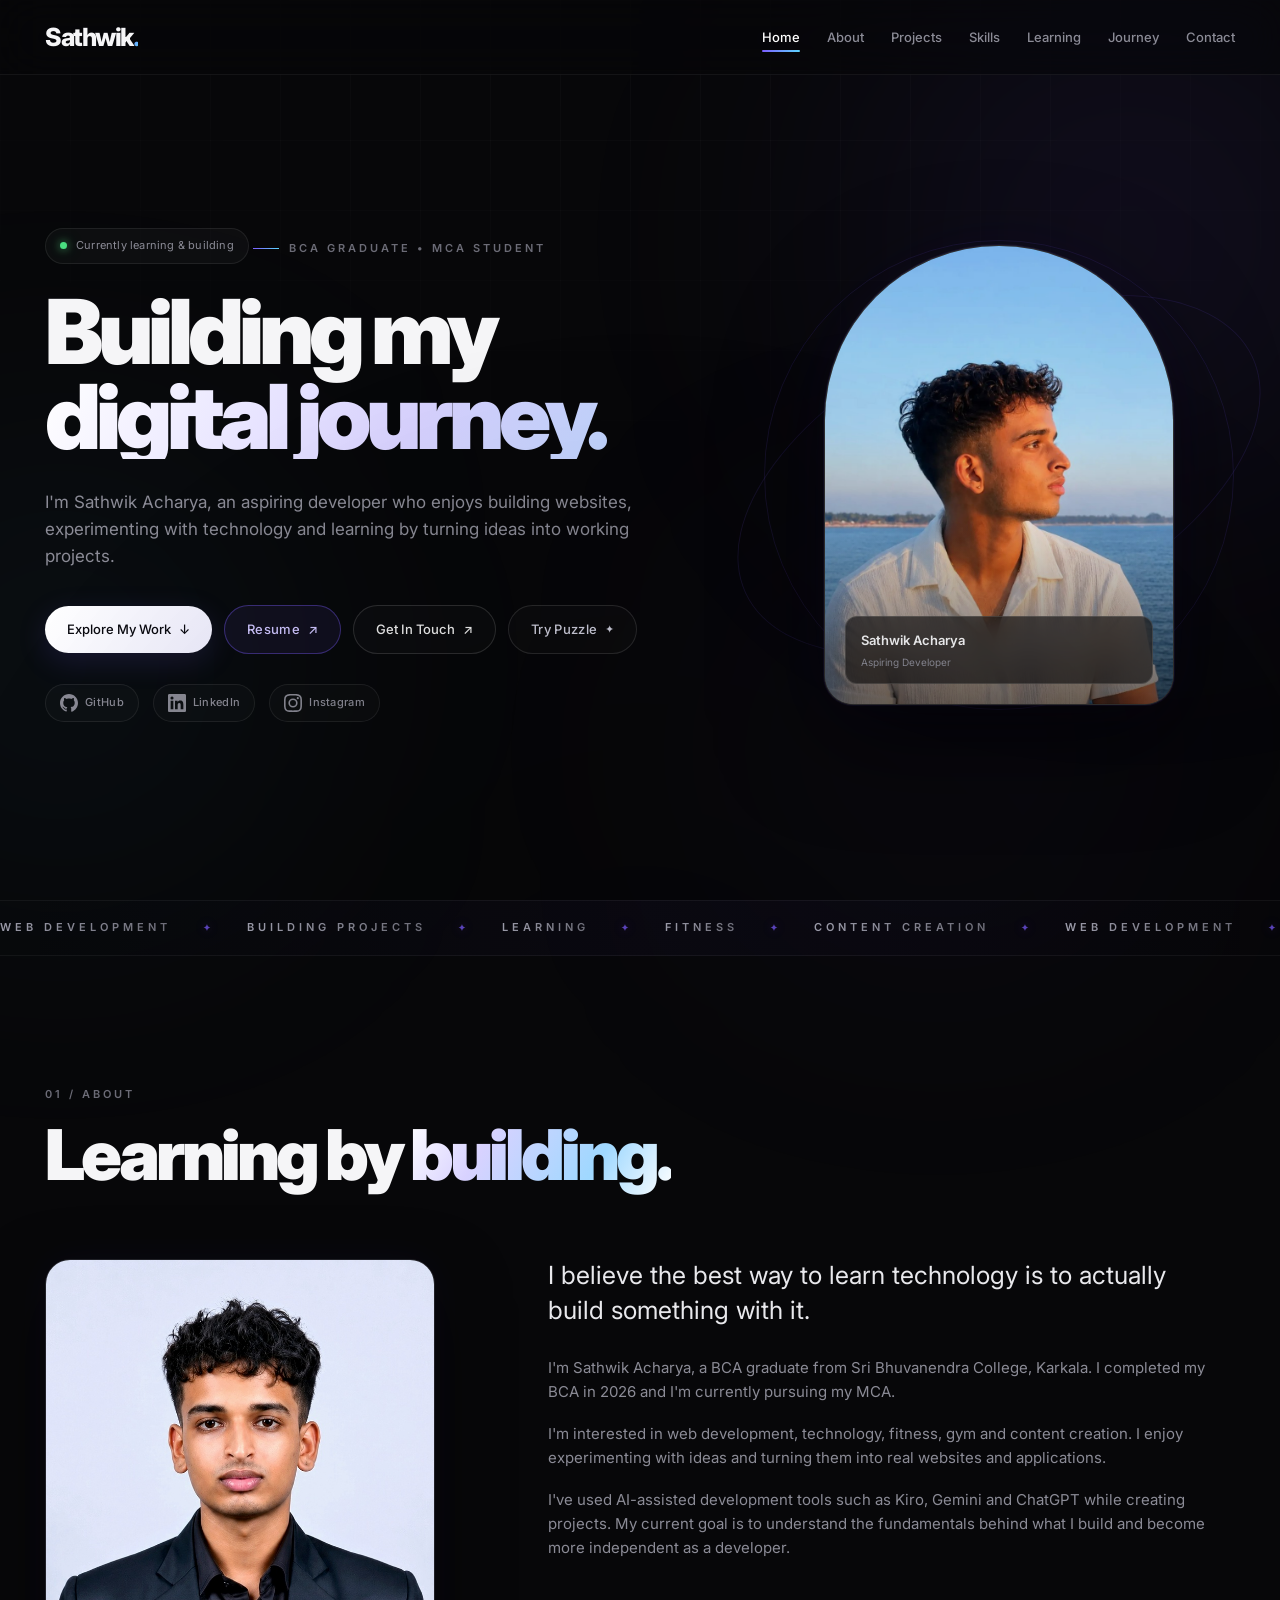
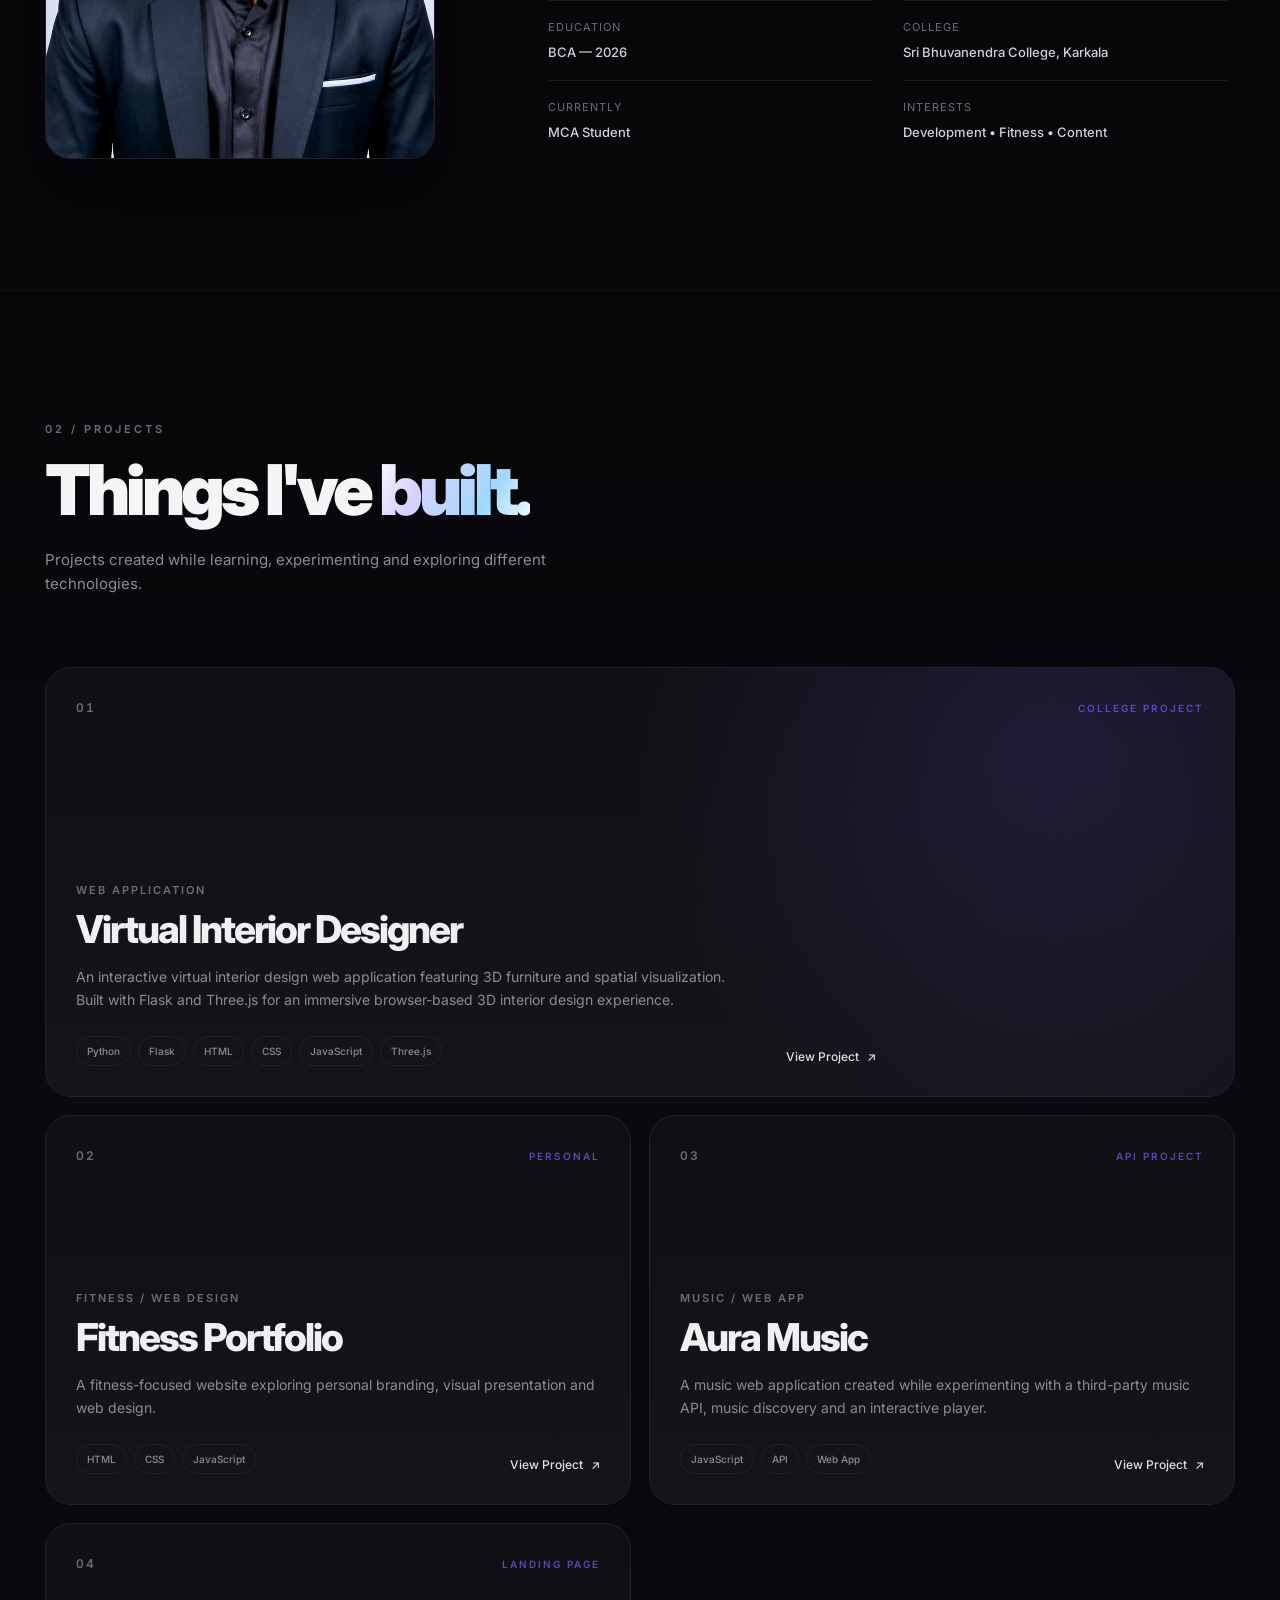
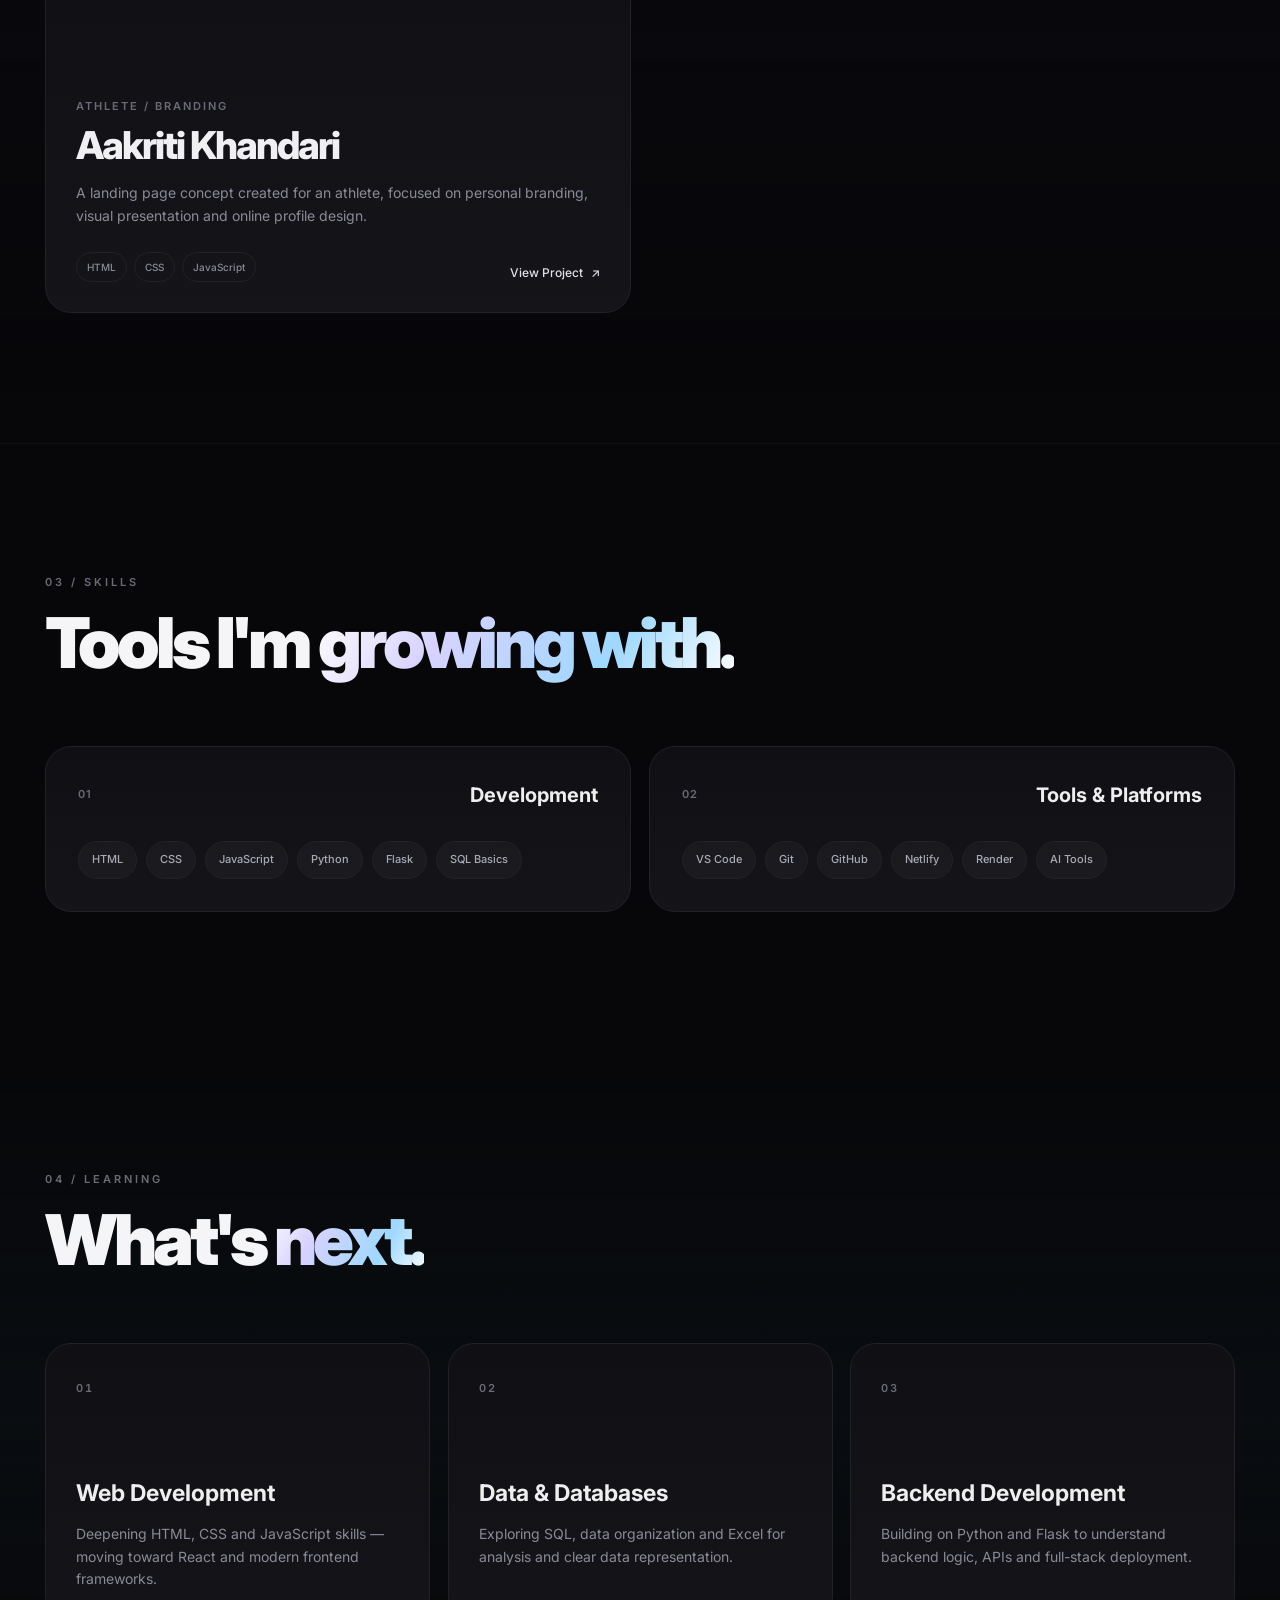
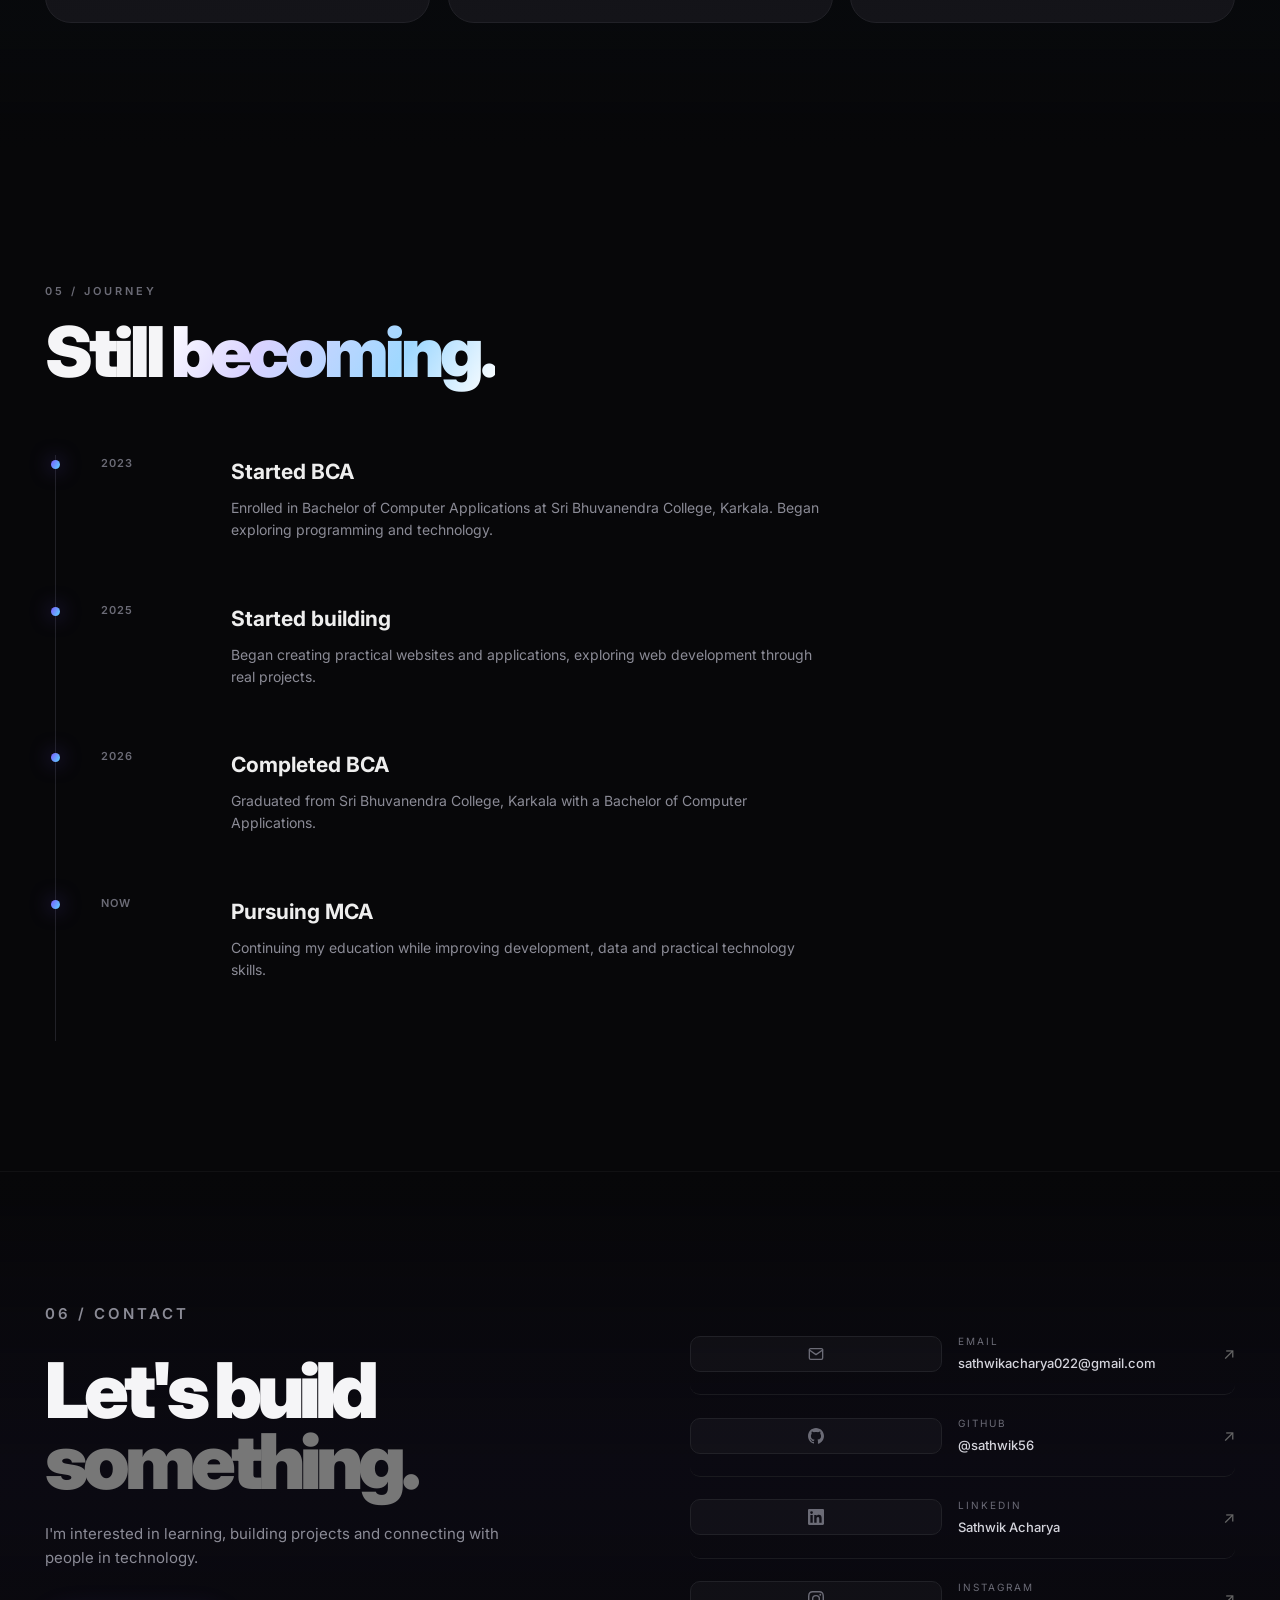
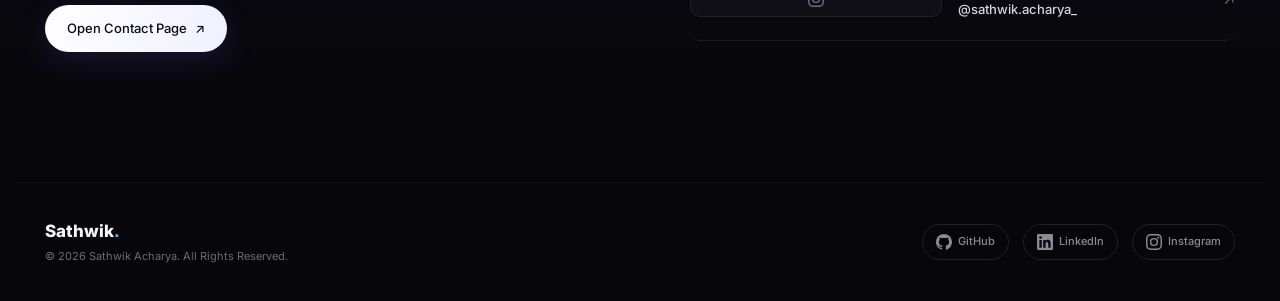
==== commit aeba728c: "Revert "Initial commit" This reverts commit 7fef2dd36f369683f9dc5ba4632be00c33778bcf." ====
--- a/index.html
+++ b/index.html
@@ -1,384 +1,586 @@
-﻿<!DOCTYPE html>
+<!DOCTYPE html>
 <html lang="en">
+
 <head>
-  <meta charset="UTF-8">
-  <meta name="viewport" content="width=device-width, initial-scale=1.0">
-  <meta name="description" content="Sathwik Acharya — Web Developer, MCA Student. Aspiring developer building practical web projects.">
-  <meta name="author" content="Sathwik Acharya">
-  <meta property="og:title" content="Sathwik Acharya | Developer Portfolio">
-  <meta property="og:description" content="Aspiring developer who turns ideas into working websites and applications.">
-  <meta property="og:type" content="website">
-  <meta property="og:url" content="https://sathwik56.github.io">
-  <meta property="og:image" content="https://sathwik56.github.io/images/profile1.jpg">
-  <meta name="twitter:card" content="summary_large_image">
-  <meta name="theme-color" content="#000000">
-  <link rel="canonical" href="https://sathwik56.github.io">
-  <link rel="icon" type="image/jpeg" href="images/profile1.jpg">
-  <link rel="preconnect" href="https://fonts.googleapis.com">
-  <link rel="preconnect" href="https://fonts.gstatic.com" crossorigin>
-  <link href="https://fonts.googleapis.com/css2?family=Space+Grotesk:wght@300;400;500;600;700&family=Inter:wght@300;400;500;600;700;800;900&display=swap" rel="stylesheet">
-  <title>Sathwik Acharya | Developer Portfolio</title>
-  <link rel="stylesheet" href="style.css">
+    <meta charset="UTF-8">
+    <meta name="viewport" content="width=device-width, initial-scale=1.0">
+    <meta name="description"
+        content="Sathwik Acharya — BCA Graduate, MCA Student and aspiring developer building practical web projects.">
+    <meta name="author" content="Sathwik Acharya">
+    <meta property="og:title" content="Sathwik Acharya | Developer Portfolio">
+    <meta property="og:description" content="Aspiring developer building practical web projects while learning.">
+    <meta property="og:type" content="website">
+    <meta property="og:url" content="https://sathwik56.github.io">
+    <meta property="og:image" content="https://sathwik56.github.io/images/profile1.jpg">
+    <meta property="og:image:width" content="1200">
+    <meta property="og:image:height" content="630">
+    <meta name="twitter:card" content="summary_large_image">
+    <meta name="twitter:title" content="Sathwik Acharya | Developer Portfolio">
+    <meta name="twitter:description" content="Aspiring developer building practical web projects while learning.">
+    <meta name="twitter:image" content="https://sathwik56.github.io/images/profile1.jpg">
+    <meta name="theme-color" content="#080808">
+    <title>Sathwik Acharya | Developer Portfolio</title>
+    <link rel="icon" type="image/jpeg" href="images/profile1.jpg">
+    <link rel="preconnect" href="https://fonts.googleapis.com">
+    <link rel="preconnect" href="https://fonts.gstatic.com" crossorigin>
+    <link href="https://fonts.googleapis.com/css2?family=Inter:wght@300;400;500;600;700;800;900&display=swap"
+        rel="stylesheet">
+    <link rel="stylesheet" href="style.css">
 </head>
+
 <body>
 
-  <a class="skip-link" href="#main">Skip to content</a>
-
-  <!-- Custom cursor -->
-  <div id="cursor" aria-hidden="true"></div>
-
-  <!-- Opening intro -->
-  <div id="loader" aria-hidden="true">
-    <div class="loader-content">
-      <span class="loader-kicker">SATHWIK ACHARYA</span>
-      <strong class="loader-title">Building useful things.</strong>
-      <span class="loader-role">Web developer / MCA student</span>
-      <div class="loader-progress"><span></span></div>
+    <!-- PAGE LOADER -->
+    <div class="page-loader" id="page-loader" aria-hidden="true">
+        <span>Loading...</span>
     </div>
-  </div>
-
-  <!-- Back to top -->
-  <button id="btt" aria-label="Back to top">
-    <svg width="16" height="16" viewBox="0 0 24 24" fill="none" stroke="currentColor" stroke-width="2.5" stroke-linecap="round" stroke-linejoin="round" aria-hidden="true"><polyline points="18 15 12 9 6 15"/></svg>
-  </button>
-
-  <!-- ── TOP BAR ── -->
-  <div class="top-bar" role="banner">
-    <a href="#home" class="top-handle">Sathwik Acharya</a>
-  </div>
-
-  <!-- ── RIGHT ICON RAIL ── -->
-  <nav class="icon-rail" aria-label="Social links">
-    <a href="mailto:sathwikacharya022@gmail.com" class="rail-icon" aria-label="Email">
-      <svg width="18" height="18" viewBox="0 0 24 24" fill="none" stroke="currentColor" stroke-width="1.8" stroke-linecap="round" stroke-linejoin="round"><path d="M4 4h16c1.1 0 2 .9 2 2v12c0 1.1-.9 2-2 2H4c-1.1 0-2-.9-2-2V6c0-1.1.9-2 2-2z"/><polyline points="22,6 12,13 2,6"/></svg>
-    </a>
-    <a href="https://in.linkedin.com/in/sathwik-acharya-07447a357" target="_blank" rel="noopener noreferrer" class="rail-icon" aria-label="LinkedIn">
-      <svg width="18" height="18" viewBox="0 0 24 24" fill="currentColor"><path d="M20.447 20.452h-3.554v-5.569c0-1.328-.027-3.037-1.852-3.037-1.853 0-2.136 1.445-2.136 2.939v5.667H9.351V9h3.414v1.561h.046c.477-.9 1.637-1.85 3.37-1.85 3.601 0 4.267 2.37 4.267 5.455v6.286zM5.337 7.433a2.062 2.062 0 01-2.063-2.065 2.064 2.064 0 112.063 2.065zm1.782 13.019H3.555V9h3.564v11.452zM22.225 0H1.771C.792 0 0 .774 0 1.729v20.542C0 23.227.792 24 1.771 24h20.451C23.2 24 24 23.227 24 22.271V1.729C24 .774 23.2 0 22.222 0h.003z"/></svg>
-    </a>
-    <a href="https://github.com/sathwik56" target="_blank" rel="noopener noreferrer" class="rail-icon" aria-label="GitHub">
-      <svg width="18" height="18" viewBox="0 0 24 24" fill="currentColor"><path d="M12 0C5.37 0 0 5.37 0 12c0 5.3 3.438 9.8 8.205 11.385.6.113.82-.258.82-.577 0-.285-.01-1.04-.015-2.04-3.338.724-4.042-1.61-4.042-1.61C4.422 18.07 3.633 17.7 3.633 17.7c-1.087-.744.084-.729.084-.729 1.205.084 1.838 1.236 1.838 1.236 1.07 1.835 2.809 1.305 3.495.998.108-.776.417-1.305.76-1.605-2.665-.3-5.466-1.332-5.466-5.93 0-1.31.465-2.38 1.235-3.22-.135-.303-.54-1.523.105-3.176 0 0 1.005-.322 3.3 1.23.96-.267 1.98-.399 3-.405 1.02.006 2.04.138 3 .405 2.28-1.552 3.285-1.23 3.285-1.23.645 1.653.24 2.873.12 3.176.765.84 1.23 1.91 1.23 3.22 0 4.61-2.805 5.625-5.475 5.92.42.36.81 1.096.81 2.22 0 1.606-.015 2.896-.015 3.286 0 .315.21.69.825.57C20.565 21.795 24 17.295 24 12c0-6.63-5.37-12-12-12"/></svg>
-    </a>
-    <a href="https://www.instagram.com/sathwik.acharya_/" target="_blank" rel="noopener noreferrer" class="rail-icon" aria-label="Instagram">
-      <svg width="18" height="18" viewBox="0 0 24 24" fill="currentColor"><path d="M12 2.163c3.204 0 3.584.012 4.85.07 3.252.148 4.771 1.691 4.919 4.919.058 1.265.069 1.645.069 4.849 0 3.205-.012 3.584-.069 4.849-.149 3.225-1.664 4.771-4.919 4.919-1.266.058-1.644.07-4.85.07-3.204 0-3.584-.012-4.849-.07-3.26-.149-4.771-1.699-4.919-4.92-.058-1.265-.07-1.644-.07-4.849 0-3.204.013-3.583.07-4.849.149-3.227 1.664-4.771 4.919-4.919 1.266-.057 1.645-.069 4.849-.069zM12 0C8.741 0 8.333.014 7.053.072 2.695.272.273 2.69.073 7.052.014 8.333 0 8.741 0 12c0 3.259.014 3.668.072 4.948.2 4.358 2.618 6.78 6.98 6.98C8.333 23.986 8.741 24 12 24c3.259 0 3.668-.014 4.948-.072 4.354-.2 6.782-2.618 6.979-6.98.059-1.28.073-1.689.073-4.948 0-3.259-.014-3.667-.072-4.947-.196-4.354-2.617-6.78-6.979-6.98C15.668.014 15.259 0 12 0zm0 5.838a6.162 6.162 0 100 12.324 6.162 6.162 0 000-12.324zM12 16a4 4 0 110-8 4 4 0 010 8zm6.406-11.845a1.44 1.44 0 100 2.881 1.44 1.44 0 000-2.881z"/></svg>
-    </a>
-  </nav>
-
-  <main id="main">
-
-    <!-- ── HERO WRAPPER (Black Background) ── -->
-    <div class="section-wrapper bg-black">
-    <!-- ── HERO ── -->
-    <section id="home" class="hero" aria-label="Introduction">
-      <div class="hero-content">
-        <p class="hero-greeting hero-reveal" id="greeting">Hi, Good Evening</p>
-
-        <h1 class="hero-h1 hero-reveal">
-          <span class="h1-name">I am Sathwik</span>
-          <span class="h1-role-wrap">
-            <span class="h1-role" id="role-word">Web</span>
-          </span>
-          <span class="h1-suffix">developer</span>
-        </h1>
-
-        <p class="hero-sub hero-reveal">Building websites &amp; apps from scratch &bull; Exploring web technologies<br>Learning by doing &bull; BCA Graduate &bull; MCA Student</p>
-
-        <div class="hero-btns hero-reveal">
-          <a href="contact.html" class="circle-btn circle-dark">
-            <span>Get<br>In Touch</span>
-            <svg width="14" height="14" viewBox="0 0 24 24" fill="none" stroke="currentColor" stroke-width="2" stroke-linecap="round" stroke-linejoin="round"><path d="M7 17L17 7M17 7H7M17 7v10"/></svg>
-          </a>
-          <a href="puzzle.html" class="circle-btn circle-orange">
-            <span>Open<br>Side Quest</span>
-            <svg width="14" height="14" viewBox="0 0 24 24" fill="none" stroke="currentColor" stroke-width="2" stroke-linecap="round" stroke-linejoin="round"><path d="M7 17L17 7M17 7H7M17 7v10"/></svg>
-          </a>
+
+    <!-- CURSOR DOT -->
+    <div class="cursor-dot" id="cursor-dot" aria-hidden="true"></div>
+
+    <!-- BACK TO TOP -->
+    <button class="back-to-top" id="back-to-top" aria-label="Back to top">
+        <svg width="18" height="18" viewBox="0 0 24 24" fill="none" stroke="currentColor"
+            stroke-width="2.5" stroke-linecap="round" stroke-linejoin="round" aria-hidden="true">
+            <polyline points="6 14 12 8 18 14" />
+        </svg>
+    </button>
+
+    <!-- BACKGROUND -->
+    <div class="background-grid" aria-hidden="true"></div>
+    <div class="background-glow glow-one" aria-hidden="true"></div>
+    <div class="background-glow glow-two" aria-hidden="true"></div>
+    <div class="background-glow glow-three" aria-hidden="true"></div>
+    <canvas class="bg-particles" id="bg-particles" aria-hidden="true"></canvas>
+
+    <!-- NAVIGATION -->
+    <header class="header" id="header">
+        <nav class="navbar" role="navigation" aria-label="Main navigation">
+            <a href="#home" class="logo" aria-label="Sathwik Acharya - Home">Sathwik<span>.</span></a>
+
+            <button class="menu-toggle" id="menu-toggle" aria-label="Open menu" aria-expanded="false"
+                aria-controls="nav-links">
+                <span class="hamburger-line"></span>
+                <span class="hamburger-line"></span>
+                <span class="hamburger-line"></span>
+            </button>
+
+            <ul class="nav-links" id="nav-links" role="list">
+                <li><a href="#home" data-section="home">Home</a></li>
+                <li><a href="#about" data-section="about">About</a></li>
+                <li><a href="#projects" data-section="projects">Projects</a></li>
+                <li><a href="#skills" data-section="skills">Skills</a></li>
+                <li><a href="#learning" data-section="learning">Learning</a></li>
+                <li><a href="#journey" data-section="journey">Journey</a></li>
+                <li><a href="#contact" data-section="contact">Contact</a></li>
+            </ul>
+        </nav>
+    </header>
+
+    <main>
+
+        <!-- HERO -->
+        <section id="home" class="hero">
+            <div class="hero-content reveal">
+                <div class="status-badge">
+                    <span class="status-dot" aria-hidden="true"></span>
+                    Currently learning &amp; building
+                </div>
+
+                <p class="eyebrow">BCA Graduate • MCA Student</p>
+
+                <h1>
+                    Building my
+                    <span>digital journey.</span>
+                </h1>
+
+                <p class="hero-description">
+                    I'm Sathwik Acharya, an aspiring developer who enjoys
+                    building websites, experimenting with technology and
+                    learning by turning ideas into working projects.
+                </p>
+
+                <div class="hero-buttons">
+                    <a href="#projects" class="btn primary-btn">
+                        Explore My Work <span aria-hidden="true">↓</span>
+                    </a>
+                    <a href="resume.pdf" target="_blank" rel="noopener noreferrer" class="btn accent-btn"
+                        aria-label="View resume">
+                        Resume <span aria-hidden="true">↗</span>
+                    </a>
+                    <a href="contact.html" class="btn secondary-btn">
+                        Get In Touch <span aria-hidden="true">↗</span>
+                    </a>
+                    <a href="puzzle.html" class="btn puzzle-btn" aria-label="Try a puzzle game">
+                        Try Puzzle <span aria-hidden="true">✦</span>
+                    </a>
+                </div>
+
+                <div class="hero-socials">
+                    <a href="https://github.com/sathwik56" target="_blank" rel="noopener noreferrer"
+                        aria-label="GitHub profile" class="social-icon-link">
+                        <svg width="18" height="18" viewBox="0 0 24 24" fill="currentColor" aria-hidden="true">
+                            <path
+                                d="M12 0C5.37 0 0 5.37 0 12c0 5.3 3.438 9.8 8.205 11.385.6.113.82-.258.82-.577 0-.285-.01-1.04-.015-2.04-3.338.724-4.042-1.61-4.042-1.61C4.422 18.07 3.633 17.7 3.633 17.7c-1.087-.744.084-.729.084-.729 1.205.084 1.838 1.236 1.838 1.236 1.07 1.835 2.809 1.305 3.495.998.108-.776.417-1.305.76-1.605-2.665-.3-5.466-1.332-5.466-5.93 0-1.31.465-2.38 1.235-3.22-.135-.303-.54-1.523.105-3.176 0 0 1.005-.322 3.3 1.23.96-.267 1.98-.399 3-.405 1.02.006 2.04.138 3 .405 2.28-1.552 3.285-1.23 3.285-1.23.645 1.653.24 2.873.12 3.176.765.84 1.23 1.91 1.23 3.22 0 4.61-2.805 5.625-5.475 5.92.42.36.81 1.096.81 2.22 0 1.606-.015 2.896-.015 3.286 0 .315.21.69.825.57C20.565 21.795 24 17.295 24 12c0-6.63-5.37-12-12-12" />
+                        </svg>
+                        <span>GitHub</span>
+                    </a>
+                    <a href="https://in.linkedin.com/in/sathwik-acharya-07447a357" target="_blank"
+                        rel="noopener noreferrer" aria-label="LinkedIn profile" class="social-icon-link">
+                        <svg width="18" height="18" viewBox="0 0 24 24" fill="currentColor" aria-hidden="true">
+                            <path
+                                d="M20.447 20.452h-3.554v-5.569c0-1.328-.027-3.037-1.852-3.037-1.853 0-2.136 1.445-2.136 2.939v5.667H9.351V9h3.414v1.561h.046c.477-.9 1.637-1.85 3.37-1.85 3.601 0 4.267 2.37 4.267 5.455v6.286zM5.337 7.433a2.062 2.062 0 01-2.063-2.065 2.064 2.064 0 112.063 2.065zm1.782 13.019H3.555V9h3.564v11.452zM22.225 0H1.771C.792 0 0 .774 0 1.729v20.542C0 23.227.792 24 1.771 24h20.451C23.2 24 24 23.227 24 22.271V1.729C24 .774 23.2 0 22.222 0h.003z" />
+                        </svg>
+                        <span>LinkedIn</span>
+                    </a>
+                    <a href="https://www.instagram.com/sathwik.acharya_/" target="_blank" rel="noopener noreferrer"
+                        aria-label="Instagram profile" class="social-icon-link">
+                        <svg width="18" height="18" viewBox="0 0 24 24" fill="currentColor" aria-hidden="true">
+                            <path
+                                d="M12 2.163c3.204 0 3.584.012 4.85.07 3.252.148 4.771 1.691 4.919 4.919.058 1.265.069 1.645.069 4.849 0 3.205-.012 3.584-.069 4.849-.149 3.225-1.664 4.771-4.919 4.919-1.266.058-1.644.07-4.85.07-3.204 0-3.584-.012-4.849-.07-3.26-.149-4.771-1.699-4.919-4.92-.058-1.265-.07-1.644-.07-4.849 0-3.204.013-3.583.07-4.849.149-3.227 1.664-4.771 4.919-4.919 1.266-.057 1.645-.069 4.849-.069zM12 0C8.741 0 8.333.014 7.053.072 2.695.272.273 2.69.073 7.052.014 8.333 0 8.741 0 12c0 3.259.014 3.668.072 4.948.2 4.358 2.618 6.78 6.98 6.98C8.333 23.986 8.741 24 12 24c3.259 0 3.668-.014 4.948-.072 4.354-.2 6.782-2.618 6.979-6.98.059-1.28.073-1.689.073-4.948 0-3.259-.014-3.667-.072-4.947-.196-4.354-2.617-6.78-6.979-6.98C15.668.014 15.259 0 12 0zm0 5.838a6.162 6.162 0 100 12.324 6.162 6.162 0 000-12.324zM12 16a4 4 0 110-8 4 4 0 010 8zm6.406-11.845a1.44 1.44 0 100 2.881 1.44 1.44 0 000-2.881z" />
+                        </svg>
+                        <span>Instagram</span>
+                    </a>
+                </div>
+            </div>
+
+            <div class="hero-visual reveal" id="hero-visual">
+                <div class="hero-orbit orbit-one" aria-hidden="true"></div>
+                <div class="hero-orbit orbit-two" aria-hidden="true"></div>
+                <div class="hero-image-frame">
+                    <img src="images/profile.jpg" alt="Sathwik Acharya — developer portrait" class="hero-image">
+                    <div class="image-label" aria-hidden="true">
+                        Sathwik Acharya
+                        <span>Aspiring Developer</span>
+                    </div>
+                </div>
+            </div>
+        </section>
+
+        <!-- MARQUEE -->
+        <section class="marquee-section" aria-hidden="true">
+            <div class="marquee">
+                <span>WEB DEVELOPMENT</span><i>✦</i>
+                <span>BUILDING PROJECTS</span><i>✦</i>
+                <span>LEARNING</span><i>✦</i>
+                <span>FITNESS</span><i>✦</i>
+                <span>CONTENT CREATION</span><i>✦</i>
+                <span>WEB DEVELOPMENT</span><i>✦</i>
+                <span>BUILDING PROJECTS</span><i>✦</i>
+                <span>LEARNING</span><i>✦</i>
+            </div>
+        </section>
+
+        <!-- ABOUT -->
+        <section id="about" class="section">
+            <div class="section-heading reveal">
+                <p class="section-label">01 / ABOUT</p>
+                <h2>Learning by <span>building.</span></h2>
+            </div>
+
+            <div class="about-container">
+                <div class="about-image reveal">
+                    <img src="images/profile1.jpg" alt="Sathwik Acharya">
+                </div>
+
+                <div class="about-text reveal">
+                    <p class="large-text">
+                        I believe the best way to learn technology is to actually build something with it.
+                    </p>
+                    <p>
+                        I'm Sathwik Acharya, a BCA graduate from Sri Bhuvanendra College, Karkala.
+                        I completed my BCA in 2026 and I'm currently pursuing my MCA.
+                    </p>
+                    <p>
+                        I'm interested in web development, technology, fitness, gym and content creation.
+                        I enjoy experimenting with ideas and turning them into real websites and applications.
+                    </p>
+                    <p>
+                        I've used AI-assisted development tools such as Kiro, Gemini and ChatGPT while creating
+                        projects.
+                        My current goal is to understand the fundamentals behind what I build and become more
+                        independent as a developer.
+                    </p>
+
+                    <div class="about-details">
+                        <div class="detail-item">
+                            <span>Education</span>
+                            <strong>BCA — 2026</strong>
+                        </div>
+                        <div class="detail-item">
+                            <span>College</span>
+                            <strong>Sri Bhuvanendra College, Karkala</strong>
+                        </div>
+                        <div class="detail-item">
+                            <span>Currently</span>
+                            <strong>MCA Student</strong>
+                        </div>
+                        <div class="detail-item">
+                            <span>Interests</span>
+                            <strong>Development • Fitness • Content</strong>
+                        </div>
+                    </div>
+                </div>
+            </div>
+        </section>
+
+        <!-- PROJECTS -->
+        <section id="projects" class="section projects-section">
+            <div class="section-heading reveal">
+                <p class="section-label">02 / PROJECTS</p>
+                <h2>Things I've <span>built.</span></h2>
+                <p>Projects created while learning, experimenting and exploring different technologies.</p>
+            </div>
+
+            <div class="projects-grid">
+
+                <!-- PROJECT 1 -->
+                <article class="project-card featured-project reveal" tabindex="0">
+                    <div class="project-top">
+                        <span class="project-number">01</span>
+                        <span class="project-type">COLLEGE PROJECT</span>
+                    </div>
+                    <div class="project-body">
+                        <div>
+                            <p class="project-category">Web Application</p>
+                            <h3>Virtual Interior Designer</h3>
+                            <p class="project-description">
+                                An interactive virtual interior design web application featuring 3D furniture
+                                and spatial visualization. Built with Flask and Three.js for an immersive
+                                browser-based 3D interior design experience.
+                            </p>
+                        </div>
+                        <div class="project-footer">
+                            <div class="project-tags">
+                                <span>Python</span>
+                                <span>Flask</span>
+                                <span>HTML</span>
+                                <span>CSS</span>
+                                <span>JavaScript</span>
+                                <span>Three.js</span>
+                            </div>
+                            <a href="https://virtual-interior-designer-u5mt.onrender.com/" target="_blank"
+                                rel="noopener noreferrer" class="project-link"
+                                aria-label="View Virtual Interior Designer project">
+                                View Project <span aria-hidden="true">↗</span>
+                            </a>
+                        </div>
+                    </div>
+                </article>
+
+                <!-- PROJECT 2 -->
+                <article class="project-card reveal" tabindex="0">
+                    <div class="project-top">
+                        <span class="project-number">02</span>
+                        <span class="project-type">PERSONAL</span>
+                    </div>
+                    <div class="project-body">
+                        <p class="project-category">Fitness / Web Design</p>
+                        <h3>Fitness Portfolio</h3>
+                        <p class="project-description">
+                            A fitness-focused website exploring personal branding, visual presentation and web design.
+                        </p>
+                        <div class="project-footer">
+                            <div class="project-tags">
+                                <span>HTML</span>
+                                <span>CSS</span>
+                                <span>JavaScript</span>
+                            </div>
+                            <a href="https://zev-iron.netlify.app/" target="_blank" rel="noopener noreferrer"
+                                class="project-link" aria-label="View Fitness Portfolio project">
+                                View Project <span aria-hidden="true">↗</span>
+                            </a>
+                        </div>
+                    </div>
+                </article>
+
+                <!-- PROJECT 3 -->
+                <article class="project-card reveal" tabindex="0">
+                    <div class="project-top">
+                        <span class="project-number">03</span>
+                        <span class="project-type">API PROJECT</span>
+                    </div>
+                    <div class="project-body">
+                        <p class="project-category">Music / Web App</p>
+                        <h3>Aura Music</h3>
+                        <p class="project-description">
+                            A music web application created while experimenting with a third-party music API,
+                            music discovery and an interactive player.
+                        </p>
+                        <div class="project-footer">
+                            <div class="project-tags">
+                                <span>JavaScript</span>
+                                <span>API</span>
+                                <span>Web App</span>
+                            </div>
+                            <a href="https://auramusic-app.netlify.app/" target="_blank" rel="noopener noreferrer"
+                                class="project-link" aria-label="View Aura Music project">
+                                View Project <span aria-hidden="true">↗</span>
+                            </a>
+                        </div>
+                    </div>
+                </article>
+
+                <!-- PROJECT 4 -->
+                <article class="project-card reveal" tabindex="0">
+                    <div class="project-top">
+                        <span class="project-number">04</span>
+                        <span class="project-type">LANDING PAGE</span>
+                    </div>
+                    <div class="project-body">
+                        <p class="project-category">Athlete / Branding</p>
+                        <h3>Aakriti Khandari</h3>
+                        <p class="project-description">
+                            A landing page concept created for an athlete, focused on personal branding,
+                            visual presentation and online profile design.
+                        </p>
+                        <div class="project-footer">
+                            <div class="project-tags">
+                                <span>HTML</span>
+                                <span>CSS</span>
+                                <span>JavaScript</span>
+                            </div>
+                            <div class="project-links">
+                                <a href="https://aakriti-official.netlify.app/" target="_blank"
+                                    rel="noopener noreferrer" class="project-link"
+                                    aria-label="View Aakriti Khandari project">
+                                    View Project <span aria-hidden="true">↗</span>
+                                </a>
+                            </div>
+                        </div>
+                    </div>
+                </article>
+
+            </div>
+        </section>
+
+        <!-- SKILLS -->
+        <section id="skills" class="section">
+            <div class="section-heading reveal">
+                <p class="section-label">03 / SKILLS</p>
+                <h2>Tools I'm <span>growing with.</span></h2>
+            </div>
+
+            <div class="skills-container">
+                <div class="skill-group reveal">
+                    <div class="skill-group-header">
+                        <span>01</span>
+                        <h3>Development</h3>
+                    </div>
+                    <div class="skill-list">
+                        <span>HTML</span>
+                        <span>CSS</span>
+                        <span>JavaScript</span>
+                        <span>Python</span>
+                        <span>Flask</span>
+                        <span>SQL Basics</span>
+                    </div>
+                </div>
+
+                <div class="skill-group reveal">
+                    <div class="skill-group-header">
+                        <span>02</span>
+                        <h3>Tools &amp; Platforms</h3>
+                    </div>
+                    <div class="skill-list">
+                        <span>VS Code</span>
+                        <span>Git</span>
+                        <span>GitHub</span>
+                        <span>Netlify</span>
+                        <span>Render</span>
+                        <span>AI Tools</span>
+                    </div>
+                </div>
+            </div>
+        </section>
+
+        <!-- LEARNING -->
+        <section id="learning" class="section learning-section">
+            <div class="section-heading reveal">
+                <p class="section-label">04 / LEARNING</p>
+                <h2>What's <span>next.</span></h2>
+            </div>
+
+            <div class="learning-grid">
+                <article class="learning-card reveal">
+                    <span class="learning-number">01</span>
+                    <h3>Web Development</h3>
+                    <p>Deepening HTML, CSS and JavaScript skills — moving toward React and modern frontend frameworks.
+                    </p>
+                </article>
+
+                <article class="learning-card reveal">
+                    <span class="learning-number">02</span>
+                    <h3>Data &amp; Databases</h3>
+                    <p>Exploring SQL, data organization and Excel for analysis and clear data representation.</p>
+                </article>
+
+                <article class="learning-card reveal">
+                    <span class="learning-number">03</span>
+                    <h3>Backend Development</h3>
+                    <p>Building on Python and Flask to understand backend logic, APIs and full-stack deployment.</p>
+                </article>
+            </div>
+        </section>
+
+        <!-- JOURNEY -->
+        <section id="journey" class="section">
+            <div class="section-heading reveal">
+                <p class="section-label">05 / JOURNEY</p>
+                <h2>Still <span>becoming.</span></h2>
+            </div>
+
+            <div class="timeline">
+                <div class="timeline-item reveal">
+                    <span class="timeline-year">2023</span>
+                    <div>
+                        <h3>Started BCA</h3>
+                        <p>Enrolled in Bachelor of Computer Applications at Sri Bhuvanendra College, Karkala. Began
+                            exploring programming and technology.</p>
+                    </div>
+                </div>
+
+                <div class="timeline-item reveal">
+                    <span class="timeline-year">2025</span>
+                    <div>
+                        <h3>Started building</h3>
+                        <p>Began creating practical websites and applications, exploring web development through real
+                            projects.</p>
+                    </div>
+                </div>
+
+                <div class="timeline-item reveal">
+                    <span class="timeline-year">2026</span>
+                    <div>
+                        <h3>Completed BCA</h3>
+                        <p>Graduated from Sri Bhuvanendra College, Karkala with a Bachelor of Computer Applications.</p>
+                    </div>
+                </div>
+
+                <div class="timeline-item reveal">
+                    <span class="timeline-year">NOW</span>
+                    <div>
+                        <h3>Pursuing MCA</h3>
+                        <p>Continuing my education while improving development, data and practical technology skills.
+                        </p>
+                    </div>
+                </div>
+            </div>
+        </section>
+
+        <!-- CONTACT -->
+        <section id="contact" class="section contact-section">
+            <div class="contact-container reveal">
+                <div class="contact-intro">
+                    <p class="section-label">06 / CONTACT</p>
+                    <h2>Let's build <span>something.</span></h2>
+                    <p>I'm interested in learning, building projects and connecting with people in technology.</p>
+                    <a href="contact.html" class="btn primary-btn contact-page-btn">
+                        Open Contact Page <span aria-hidden="true">↗</span>
+                    </a>
+                </div>
+
+                <div class="contact-links">
+                    <a href="mailto:sathwikacharya022@gmail.com" aria-label="Send email to Sathwik">
+                        <div class="contact-link-icon">
+                            <svg width="16" height="16" viewBox="0 0 24 24" fill="none" stroke="currentColor"
+                                stroke-width="2" stroke-linecap="round" stroke-linejoin="round" aria-hidden="true">
+                                <path d="M4 4h16c1.1 0 2 .9 2 2v12c0 1.1-.9 2-2 2H4c-1.1 0-2-.9-2-2V6c0-1.1.9-2 2-2z" />
+                                <polyline points="22,6 12,13 2,6" />
+                            </svg>
+                        </div>
+                        <div>
+                            <span>Email</span>
+                            <strong>sathwikacharya022@gmail.com</strong>
+                        </div>
+                        <span class="contact-arrow" aria-hidden="true">↗</span>
+                    </a>
+
+                    <a href="https://github.com/sathwik56" target="_blank" rel="noopener noreferrer"
+                        aria-label="Visit GitHub profile">
+                        <div class="contact-link-icon">
+                            <svg width="16" height="16" viewBox="0 0 24 24" fill="currentColor" aria-hidden="true">
+                                <path
+                                    d="M12 0C5.37 0 0 5.37 0 12c0 5.3 3.438 9.8 8.205 11.385.6.113.82-.258.82-.577 0-.285-.01-1.04-.015-2.04-3.338.724-4.042-1.61-4.042-1.61C4.422 18.07 3.633 17.7 3.633 17.7c-1.087-.744.084-.729.084-.729 1.205.084 1.838 1.236 1.838 1.236 1.07 1.835 2.809 1.305 3.495.998.108-.776.417-1.305.76-1.605-2.665-.3-5.466-1.332-5.466-5.93 0-1.31.465-2.38 1.235-3.22-.135-.303-.54-1.523.105-3.176 0 0 1.005-.322 3.3 1.23.96-.267 1.98-.399 3-.405 1.02.006 2.04.138 3 .405 2.28-1.552 3.285-1.23 3.285-1.23.645 1.653.24 2.873.12 3.176.765.84 1.23 1.91 1.23 3.22 0 4.61-2.805 5.625-5.475 5.92.42.36.81 1.096.81 2.22 0 1.606-.015 2.896-.015 3.286 0 .315.21.69.825.57C20.565 21.795 24 17.295 24 12c0-6.63-5.37-12-12-12" />
+                            </svg>
+                        </div>
+                        <div>
+                            <span>GitHub</span>
+                            <strong>@sathwik56</strong>
+                        </div>
+                        <span class="contact-arrow" aria-hidden="true">↗</span>
+                    </a>
+
+                    <a href="https://in.linkedin.com/in/sathwik-acharya-07447a357" target="_blank"
+                        rel="noopener noreferrer" aria-label="Visit LinkedIn profile">
+                        <div class="contact-link-icon">
+                            <svg width="16" height="16" viewBox="0 0 24 24" fill="currentColor" aria-hidden="true">
+                                <path
+                                    d="M20.447 20.452h-3.554v-5.569c0-1.328-.027-3.037-1.852-3.037-1.853 0-2.136 1.445-2.136 2.939v5.667H9.351V9h3.414v1.561h.046c.477-.9 1.637-1.85 3.37-1.85 3.601 0 4.267 2.37 4.267 5.455v6.286zM5.337 7.433a2.062 2.062 0 01-2.063-2.065 2.064 2.064 0 112.063 2.065zm1.782 13.019H3.555V9h3.564v11.452zM22.225 0H1.771C.792 0 0 .774 0 1.729v20.542C0 23.227.792 24 1.771 24h20.451C23.2 24 24 23.227 24 22.271V1.729C24 .774 23.2 0 22.222 0h.003z" />
+                            </svg>
+                        </div>
+                        <div>
+                            <span>LinkedIn</span>
+                            <strong>Sathwik Acharya</strong>
+                        </div>
+                        <span class="contact-arrow" aria-hidden="true">↗</span>
+                    </a>
+
+                    <a href="https://www.instagram.com/sathwik.acharya_/" target="_blank" rel="noopener noreferrer"
+                        aria-label="Visit Instagram profile">
+                        <div class="contact-link-icon">
+                            <svg width="16" height="16" viewBox="0 0 24 24" fill="currentColor" aria-hidden="true">
+                                <path
+                                    d="M12 2.163c3.204 0 3.584.012 4.85.07 3.252.148 4.771 1.691 4.919 4.919.058 1.265.069 1.645.069 4.849 0 3.205-.012 3.584-.069 4.849-.149 3.225-1.664 4.771-4.919 4.919-1.266.058-1.644.07-4.85.07-3.204 0-3.584-.012-4.849-.07-3.26-.149-4.771-1.699-4.919-4.92-.058-1.265-.07-1.644-.07-4.849 0-3.204.013-3.583.07-4.849.149-3.227 1.664-4.771 4.919-4.919 1.266-.057 1.645-.069 4.849-.069zM12 0C8.741 0 8.333.014 7.053.072 2.695.272.273 2.69.073 7.052.014 8.333 0 8.741 0 12c0 3.259.014 3.668.072 4.948.2 4.358 2.618 6.78 6.98 6.98C8.333 23.986 8.741 24 12 24c3.259 0 3.668-.014 4.948-.072 4.354-.2 6.782-2.618 6.979-6.98.059-1.28.073-1.689.073-4.948 0-3.259-.014-3.667-.072-4.947-.196-4.354-2.617-6.78-6.979-6.98C15.668.014 15.259 0 12 0zm0 5.838a6.162 6.162 0 100 12.324 6.162 6.162 0 000-12.324zM12 16a4 4 0 110-8 4 4 0 010 8zm6.406-11.845a1.44 1.44 0 100 2.881 1.44 1.44 0 000-2.881z" />
+                            </svg>
+                        </div>
+                        <div>
+                            <span>Instagram</span>
+                            <strong>@sathwik.acharya_</strong>
+                        </div>
+                        <span class="contact-arrow" aria-hidden="true">↗</span>
+                    </a>
+                </div>
+            </div>
+        </section>
+
+    </main>
+
+    <!-- FOOTER -->
+    <footer class="footer">
+        <div>
+            <strong>Sathwik<span>.</span></strong>
+            <p>&copy; 2026 Sathwik Acharya. All Rights Reserved.</p>
         </div>
-      </div>
-
-      <div class="hero-photo-col">
-        <img src="images/profile.jpg" alt="Sathwik Acharya" class="hero-img hero-reveal" loading="eager">
-      </div>
-      <div class="hero-scroll-cue" aria-hidden="true"><span></span>Scroll to explore</div>
-    </section>
-    </div>
-
-    <!-- ── SKILL TICKER ── -->
-    <div class="marquee-section" aria-hidden="true">
-      <div class="marquee-inner">
-        <div class="marquee-track">
-          <span>WEB DEVELOPER</span><span class="mstar">✦</span>
-          <span>MCA STUDENT</span><span class="mstar">✦</span>
-          <span>PYTHON DEVELOPER</span><span class="mstar">✦</span>
-          <span>BCA GRADUATE</span><span class="mstar">✦</span>
-          <span>FLASK DEVELOPER</span><span class="mstar">✦</span>
-          <span>WEB DEVELOPER</span><span class="mstar">✦</span>
-          <span>MCA STUDENT</span><span class="mstar">✦</span>
-          <span>PYTHON DEVELOPER</span><span class="mstar">✦</span>
-          <span>BCA GRADUATE</span><span class="mstar">✦</span>
-          <span>FLASK DEVELOPER</span><span class="mstar">✦</span>
+        <div class="footer-links">
+            <a href="https://github.com/sathwik56" target="_blank" rel="noopener noreferrer" aria-label="GitHub"
+                class="footer-icon-link">
+                <svg width="16" height="16" viewBox="0 0 24 24" fill="currentColor" aria-hidden="true">
+                    <path
+                        d="M12 0C5.37 0 0 5.37 0 12c0 5.3 3.438 9.8 8.205 11.385.6.113.82-.258.82-.577 0-.285-.01-1.04-.015-2.04-3.338.724-4.042-1.61-4.042-1.61C4.422 18.07 3.633 17.7 3.633 17.7c-1.087-.744.084-.729.084-.729 1.205.084 1.838 1.236 1.838 1.236 1.07 1.835 2.809 1.305 3.495.998.108-.776.417-1.305.76-1.605-2.665-.3-5.466-1.332-5.466-5.93 0-1.31.465-2.38 1.235-3.22-.135-.303-.54-1.523.105-3.176 0 0 1.005-.322 3.3 1.23.96-.267 1.98-.399 3-.405 1.02.006 2.04.138 3 .405 2.28-1.552 3.285-1.23 3.285-1.23.645 1.653.24 2.873.12 3.176.765.84 1.23 1.91 1.23 3.22 0 4.61-2.805 5.625-5.475 5.92.42.36.81 1.096.81 2.22 0 1.606-.015 2.896-.015 3.286 0 .315.21.69.825.57C20.565 21.795 24 17.295 24 12c0-6.63-5.37-12-12-12" />
+                </svg>
+                <span>GitHub</span>
+            </a>
+            <a href="https://in.linkedin.com/in/sathwik-acharya-07447a357" target="_blank" rel="noopener noreferrer"
+                aria-label="LinkedIn" class="footer-icon-link">
+                <svg width="16" height="16" viewBox="0 0 24 24" fill="currentColor" aria-hidden="true">
+                    <path
+                        d="M20.447 20.452h-3.554v-5.569c0-1.328-.027-3.037-1.852-3.037-1.853 0-2.136 1.445-2.136 2.939v5.667H9.351V9h3.414v1.561h.046c.477-.9 1.637-1.85 3.37-1.85 3.601 0 4.267 2.37 4.267 5.455v6.286zM5.337 7.433a2.062 2.062 0 01-2.063-2.065 2.064 2.064 0 112.063 2.065zm1.782 13.019H3.555V9h3.564v11.452zM22.225 0H1.771C.792 0 0 .774 0 1.729v20.542C0 23.227.792 24 1.771 24h20.451C23.2 24 24 23.227 24 22.271V1.729C24 .774 23.2 0 22.222 0h.003z" />
+                </svg>
+                <span>LinkedIn</span>
+            </a>
+            <a href="https://www.instagram.com/sathwik.acharya_/" target="_blank" rel="noopener noreferrer"
+                aria-label="Instagram" class="footer-icon-link">
+                <svg width="16" height="16" viewBox="0 0 24 24" fill="currentColor" aria-hidden="true">
+                    <path
+                        d="M12 2.163c3.204 0 3.584.012 4.85.07 3.252.148 4.771 1.691 4.919 4.919.058 1.265.069 1.645.069 4.849 0 3.205-.012 3.584-.069 4.849-.149 3.225-1.664 4.771-4.919 4.919-1.266.058-1.644.07-4.85.07-3.204 0-3.584-.012-4.849-.07-3.26-.149-4.771-1.699-4.919-4.92-.058-1.265-.07-1.644-.07-4.849 0-3.204.013-3.583.07-4.849.149-3.227 1.664-4.771 4.919-4.919 1.266-.057 1.645-.069 4.849-.069zM12 0C8.741 0 8.333.014 7.053.072 2.695.272.273 2.69.073 7.052.014 8.333 0 8.741 0 12c0 3.259.014 3.668.072 4.948.2 4.358 2.618 6.78 6.98 6.98C8.333 23.986 8.741 24 12 24c3.259 0 3.668-.014 4.948-.072 4.354-.2 6.782-2.618 6.979-6.98.059-1.28.073-1.689.073-4.948 0-3.259-.014-3.667-.072-4.947-.196-4.354-2.617-6.78-6.979-6.98C15.668.014 15.259 0 12 0zm0 5.838a6.162 6.162 0 100 12.324 6.162 6.162 0 000-12.324zM12 16a4 4 0 110-8 4 4 0 010 8zm6.406-11.845a1.44 1.44 0 100 2.881 1.44 1.44 0 000-2.881z" />
+                </svg>
+                <span>Instagram</span>
+            </a>
         </div>
-      </div>
-    </div>
-
-    <!-- ── ABOUT WRAPPER (Matte Background) ── -->
-    <div class="section-wrapper bg-matte-1">
-      <!-- ── ABOUT ── -->
-      <section id="about" class="about-section" aria-labelledby="about-h2">
-      <div class="about-left">
-        <h2 id="about-h2" class="about-huge reveal">About<br>Me</h2>
-        <div class="about-photo-wrap reveal">
-          <img src="images/profile1.jpg" alt="Sathwik Acharya" loading="lazy">
-        </div>
-      </div>
-      <div class="about-right reveal">
-        <div class="about-badge">
-          <svg width="20" height="20" viewBox="0 0 24 24" fill="none" stroke="currentColor" stroke-width="1.5" stroke-linecap="round" stroke-linejoin="round"><circle cx="12" cy="8" r="4"/><path d="M4 20c0-4 3.6-7 8-7s8 3 8 7"/></svg>
-          <div>
-            <strong>4+ Projects Delivered</strong>
-            <span>Web, Fitness, Music &amp; More</span>
-          </div>
-        </div>
-        <p class="about-bio">Hello! I'm <strong>Sathwik Acharya</strong>, a BCA graduate from Sri Bhuvanendra College, Karkala (2026) and currently pursuing MCA. I specialize in web development and Python/Flask, with a passion for building functional, well-designed web applications.</p>
-        <p class="about-bio" style="margin-top:1rem;">I'm interested in web development, technology, fitness and content creation. I've used AI-assisted tools like Kiro, Gemini and ChatGPT to accelerate learning. My goal is to deeply understand what I build and grow as an independent developer.</p>
-
-        <div class="about-stats">
-          <div class="astat reveal">
-            <span class="astat-num">4+</span>
-            <span class="astat-label">Projects Delivered</span>
-          </div>
-          <div class="astat reveal">
-            <span class="astat-num">2</span>
-            <span class="astat-label">Years Learning</span>
-          </div>
-          <div class="astat reveal">
-            <span class="astat-num">∞</span>
-            <span class="astat-label">Still Growing</span>
-          </div>
-        </div>
-      </div>
-    </section>
-    </div>
-
-    <!-- ── PROJECTS WRAPPER (Black Background) ── -->
-    <div class="section-wrapper bg-black">
-      <!-- ── PROJECTS ── -->
-      <section id="projects" class="projects-section" aria-labelledby="projects-h2">
-      <div class="projects-bg-heading" aria-hidden="true">Selected Work</div>
-      <div class="projects-head">
-        <div class="proj-label-wrap">
-          <span class="section-tag">Projects</span>
-          <h2 id="projects-h2" class="featured-title reveal">Selected<br><span>Work</span></h2>
-        </div>
-      </div>
-
-      <div class="projects-grid">
-
-        <article class="proj-card reveal" tabindex="0">
-          <div class="proj-meta">
-            <span class="proj-num">01</span>
-            <a href="https://virtual-interior-designer-u5mt.onrender.com/" target="_blank" rel="noopener noreferrer" class="proj-name-tag">VIRTUAL INTERIOR</a>
-          </div>
-          <h3 class="proj-title">
-            <a href="https://virtual-interior-designer-u5mt.onrender.com/" target="_blank" rel="noopener noreferrer" aria-label="Open Interactive 3D interior design platform">Interactive 3D interior design platform</a>
-          </h3>
-          <p class="proj-desc">Interactive 3D interior design web app with furniture and spatial visualization. Built with Flask and Three.js for an immersive browser-based experience.</p>
-          <div class="proj-tags">
-            <span>Python</span><span>Flask</span><span>Three.js</span><span>JavaScript</span><span>HTML</span><span>CSS</span>
-          </div>
-        </article>
-
-        <article class="proj-card reveal" tabindex="0">
-          <div class="proj-meta">
-            <span class="proj-num">02</span>
-            <a href="https://zev-iron.netlify.app/" target="_blank" rel="noopener noreferrer" class="proj-name-tag">FITNESS PORTFOLIO</a>
-          </div>
-          <h3 class="proj-title">
-            <a href="https://zev-iron.netlify.app/" target="_blank" rel="noopener noreferrer" aria-label="Open Fitness-focused personal branding website">Fitness-focused personal branding website</a>
-          </h3>
-          <p class="proj-desc">A fitness-focused website exploring personal branding, visual presentation and modern web design aesthetics.</p>
-          <div class="proj-tags">
-            <span>HTML</span><span>CSS</span><span>JavaScript</span>
-          </div>
-        </article>
-        <article class="proj-card reveal" tabindex="0">
-          <div class="proj-meta">
-            <span class="proj-num">03</span>
-            <a href="https://auramusic-app.netlify.app/" target="_blank" rel="noopener noreferrer" class="proj-name-tag">AURA MUSIC</a>
-          </div>
-          <h3 class="proj-title">
-            <a href="https://auramusic-app.netlify.app/" target="_blank" rel="noopener noreferrer" aria-label="Open Music discovery web application">Music discovery web application</a>
-          </h3>
-          <p class="proj-desc">A music web application built with a third-party music API, featuring song discovery and an interactive player.</p>
-          <div class="proj-tags">
-            <span>JavaScript</span><span>API</span><span>Web App</span>
-          </div>
-        </article>
-
-        <article class="proj-card reveal" tabindex="0">
-          <div class="proj-meta">
-            <span class="proj-num">04</span>
-            <a href="https://aakriti-official.netlify.app/" target="_blank" rel="noopener noreferrer" class="proj-name-tag">AAKRITI KHANDARI</a>
-          </div>
-          <h3 class="proj-title">
-            <a href="https://aakriti-official.netlify.app/" target="_blank" rel="noopener noreferrer" aria-label="Open Athlete personal branding landing page">Athlete personal branding landing page</a>
-          </h3>
-          <p class="proj-desc">Landing page for an athlete focused on personal branding, visual presentation and online profile design.</p>
-          <div class="proj-tags">
-            <span>HTML</span><span>CSS</span><span>JavaScript</span>
-          </div>
-        </article>
-
-        <article class="proj-card project-v1 reveal" tabindex="0">
-          <div class="proj-meta">
-            <span class="proj-num">05</span>
-            <a href="https://sathwik56.github.io/" target="_blank" rel="noopener noreferrer" class="proj-name-tag">PORTFOLIO V1</a>
-          </div>
-          <h3 class="proj-title">
-            <a href="https://sathwik56.github.io/" target="_blank" rel="noopener noreferrer" aria-label="Open Portfolio V1">Earlier personal portfolio</a>
-          </h3>
-          <p class="proj-desc">The first version of my portfolio, built while learning frontend development and documenting my progress through practical projects.</p>
-          <div class="proj-tags">
-            <span>HTML</span><span>CSS</span><span>JavaScript</span><span>Portfolio</span>
-          </div>
-        </article>
-
-      </div>
-    </section>
-    </div>
-
-    <!-- ── SKILLS WRAPPER (Matte Background) ── -->
-    <div class="section-wrapper bg-matte-2">
-      <!-- ── SKILLS ── -->
-      <section id="skills" class="skills-section" aria-labelledby="skills-h2">
-      <div class="section-top reveal">
-        <span class="section-tag">Skills</span>
-        <h2 id="skills-h2" class="section-h2">Tools I work with</h2>
-      </div>
-
-      <div class="skills-groups reveal">
-        <div class="skill-group">
-          <h3 class="skill-g-title">Development</h3>
-          <div class="skill-pills">
-            <span>HTML</span><span>CSS</span><span>JavaScript</span><span>Python</span><span>Flask</span><span>SQL Basics</span>
-          </div>
-        </div>
-        <div class="skill-group">
-          <h3 class="skill-g-title">Libraries &amp; Tools</h3>
-          <div class="skill-pills">
-            <span>Three.js</span><span>REST APIs</span><span>CSS Animations</span><span>Responsive Design</span>
-          </div>
-        </div>
-        <div class="skill-group">
-          <h3 class="skill-g-title">Platforms</h3>
-          <div class="skill-pills">
-            <span>VS Code</span><span>Git / GitHub</span><span>Netlify</span><span>Render</span><span>AI Tools</span>
-          </div>
-        </div>
-      </div>
-    </section>
-    </div>
-
-    <!-- ── JOURNEY WRAPPER (Black Background) ── -->
-    <div class="section-wrapper bg-black">
-      <!-- ── JOURNEY ── -->
-      <section id="journey" class="journey-section" aria-labelledby="journey-h2">
-      <div class="section-top reveal">
-        <span class="section-tag">Journey</span>
-        <h2 id="journey-h2" class="section-h2">Still <span class="accent">becoming.</span></h2>
-      </div>
-
-      <ol class="timeline" aria-label="Career timeline">
-        <li class="tl-item reveal">
-          <div class="tl-year">2023</div>
-          <div class="tl-body">
-            <h3>Started BCA</h3>
-            <p>Enrolled in Bachelor of Computer Applications at Sri Bhuvanendra College, Karkala. Began exploring programming and technology.</p>
-          </div>
-        </li>
-        <li class="tl-item reveal">
-          <div class="tl-year">2025</div>
-          <div class="tl-body">
-            <h3>Started building</h3>
-            <p>Began creating practical websites and applications — Virtual Interior Designer, Fitness Portfolio, Aura Music and more.</p>
-          </div>
-        </li>
-        <li class="tl-item reveal">
-          <div class="tl-year">2026</div>
-          <div class="tl-body">
-            <h3>Completed BCA</h3>
-            <p>Graduated from Sri Bhuvanendra College, Karkala with a Bachelor of Computer Applications.</p>
-          </div>
-        </li>
-        <li class="tl-item reveal">
-          <div class="tl-year">Now</div>
-          <div class="tl-body">
-            <h3>Pursuing MCA</h3>
-            <p>Continuing education while improving development, data and practical technology skills.</p>
-          </div>
-        </li>
-      </ol>
-    </section>
-    </div>
-
-    <!-- ── CONTACT WRAPPER (Matte Background) ── -->
-    <div class="section-wrapper bg-matte-1">
-      <!-- ── CONTACT ── -->
-      <section id="contact" class="contact-section" aria-labelledby="contact-h2">
-      <h2 id="contact-h2" class="contact-big reveal"><span class="accent">Bring an idea.</span><br>Let's make it useful.</h2>
-
-      <div class="contact-pill-btns reveal">
-        <a href="mailto:sathwikacharya022@gmail.com" class="pill-btn pill-white">Write A Message</a>
-        <a href="puzzle.html" class="pill-btn pill-orange">Open the side quest</a>
-        <a href="resume.pdf" target="_blank" rel="noopener noreferrer" class="pill-btn pill-outline">View Resume ↗</a>
-      </div>
-
-      <p class="contact-email-row reveal">
-        <a href="mailto:sathwikacharya022@gmail.com">sathwikacharya022@gmail.com</a>
-      </p>
-
-      <div class="social-cards reveal">
-        <div class="soc-card">
-          <div class="soc-info">
-            <span class="soc-name">LinkedIn</span>
-            <span class="soc-handle">@sathwik-acharya</span>
-          </div>
-          <a href="https://in.linkedin.com/in/sathwik-acharya-07447a357" target="_blank" rel="noopener noreferrer" class="soc-btn" aria-label="LinkedIn">
-            <svg width="18" height="18" viewBox="0 0 24 24" fill="currentColor"><path d="M20.447 20.452h-3.554v-5.569c0-1.328-.027-3.037-1.852-3.037-1.853 0-2.136 1.445-2.136 2.939v5.667H9.351V9h3.414v1.561h.046c.477-.9 1.637-1.85 3.37-1.85 3.601 0 4.267 2.37 4.267 5.455v6.286zM5.337 7.433a2.062 2.062 0 01-2.063-2.065 2.064 2.064 0 112.063 2.065zm1.782 13.019H3.555V9h3.564v11.452zM22.225 0H1.771C.792 0 0 .774 0 1.729v20.542C0 23.227.792 24 1.771 24h20.451C23.2 24 24 23.227 24 22.271V1.729C24 .774 23.2 0 22.222 0h.003z"/></svg>
-          </a>
-        </div>
-        <div class="soc-card">
-          <div class="soc-info">
-            <span class="soc-name">GitHub</span>
-            <span class="soc-handle">@sathwik56</span>
-          </div>
-          <a href="https://github.com/sathwik56" target="_blank" rel="noopener noreferrer" class="soc-btn" aria-label="GitHub">
-            <svg width="18" height="18" viewBox="0 0 24 24" fill="currentColor"><path d="M12 0C5.37 0 0 5.37 0 12c0 5.3 3.438 9.8 8.205 11.385.6.113.82-.258.82-.577 0-.285-.01-1.04-.015-2.04-3.338.724-4.042-1.61-4.042-1.61C4.422 18.07 3.633 17.7 3.633 17.7c-1.087-.744.084-.729.084-.729 1.205.084 1.838 1.236 1.838 1.236 1.07 1.835 2.809 1.305 3.495.998.108-.776.417-1.305.76-1.605-2.665-.3-5.466-1.332-5.466-5.93 0-1.31.465-2.38 1.235-3.22-.135-.303-.54-1.523.105-3.176 0 0 1.005-.322 3.3 1.23.96-.267 1.98-.399 3-.405 1.02.006 2.04.138 3 .405 2.28-1.552 3.285-1.23 3.285-1.23.645 1.653.24 2.873.12 3.176.765.84 1.23 1.91 1.23 3.22 0 4.61-2.805 5.625-5.475 5.92.42.36.81 1.096.81 2.22 0 1.606-.015 2.896-.015 3.286 0 .315.21.69.825.57C20.565 21.795 24 17.295 24 12c0-6.63-5.37-12-12-12"/></svg>
-          </a>
-        </div>
-        <div class="soc-card">
-          <div class="soc-info">
-            <span class="soc-name">Instagram</span>
-            <span class="soc-handle">@sathwik.acharya_</span>
-          </div>
-          <a href="https://www.instagram.com/sathwik.acharya_/" target="_blank" rel="noopener noreferrer" class="soc-btn" aria-label="Instagram">
-            <svg width="18" height="18" viewBox="0 0 24 24" fill="currentColor"><path d="M12 2.163c3.204 0 3.584.012 4.85.07 3.252.148 4.771 1.691 4.919 4.919.058 1.265.069 1.645.069 4.849 0 3.205-.012 3.584-.069 4.849-.149 3.225-1.664 4.771-4.919 4.919-1.266.058-1.644.07-4.85.07-3.204 0-3.584-.012-4.849-.07-3.26-.149-4.771-1.699-4.919-4.92-.058-1.265-.07-1.644-.07-4.849 0-3.204.013-3.583.07-4.849.149-3.227 1.664-4.771 4.919-4.919 1.266-.057 1.645-.069 4.849-.069zM12 0C8.741 0 8.333.014 7.053.072 2.695.272.273 2.69.073 7.052.014 8.333 0 8.741 0 12c0 3.259.014 3.668.072 4.948.2 4.358 2.618 6.78 6.98 6.98C8.333 23.986 8.741 24 12 24c3.259 0 3.668-.014 4.948-.072 4.354-.2 6.782-2.618 6.979-6.98.059-1.28.073-1.689.073-4.948 0-3.259-.014-3.667-.072-4.947-.196-4.354-2.617-6.78-6.979-6.98C15.668.014 15.259 0 12 0zm0 5.838a6.162 6.162 0 100 12.324 6.162 6.162 0 000-12.324zM12 16a4 4 0 110-8 4 4 0 010 8zm6.406-11.845a1.44 1.44 0 100 2.881 1.44 1.44 0 000-2.881z"/></svg>
-          </a>
-        </div>
-      </div>
-    </section>
-    </div>
-
-    <!-- ── FOOTER WRAPPER (Black Background) ── -->
-    <div class="section-wrapper footer-wrapper bg-black">
-      <!-- ── FOOTER ── -->
-      <footer class="site-footer">
-      <div class="footer-bottom">
-        <span>&copy; Sathwik Acharya All Rights Reserved</span>
-      </div>
     </footer>
-    </div>
-
-  </main>
-
-  <script src="script.js"></script>
+
+    <script src="script.js"></script>
 </body>
-</html>
+
+</html>
--- a/style.css
+++ b/style.css
@@ -1,741 +1,2023 @@
-﻿/* ================================================================
-   SATHWIK ACHARYA — Portfolio | style.css
-  Sathwik Acharya Portfolio
-  Dark editorial portfolio · Orange accent · Space Grotesk + Inter
-================================================================ */
+/* =========================
+   DESIGN TOKENS
+========================= */
 
 :root {
-  --bg:      #000000;
-  --bg-2:    #080808;
-  --bg-3:    #0c0c0c;
-  --surface: #111111;
-  --border:  rgba(255,255,255,.1);
-  --text:    #ffffff;
-  --text-2:  rgba(255,255,255,.6);
-  --text-3:  rgba(255,255,255,.35);
-  --accent:  #f97316;
-  --accent-d:#e05e00;
-  --accent-bg:rgba(249,115,22,.1);
-  --top-h:   60px;
-  --ease:    cubic-bezier(.4,0,.2,1);
-  --spring:  cubic-bezier(.34,1.56,.64,1);
-  --fu:      "Space Grotesk",-apple-system,sans-serif;
-  --fb:      "Inter",-apple-system,sans-serif;
-}
-
-*,*::before,*::after{box-sizing:border-box;margin:0;padding:0;}
-html{scroll-behavior:smooth;overflow-x:hidden;-webkit-text-size-adjust:100%;}
-body{
-  font-family:var(--fb);
-  background:var(--bg);color:var(--text);
-  line-height:1.6;overflow-x:hidden;
-  -webkit-font-smoothing:antialiased;
-  background-image:linear-gradient(180deg,rgba(255,255,255,.02) 0%,transparent 50%,rgba(255,255,255,.01) 100%);
-}
-img{display:block;max-width:100%;height:auto;}
-a{color:inherit;text-decoration:none;}
-button{font:inherit;cursor:pointer;border:none;background:none;}
-ol,ul{list-style:none;}
-::selection{background:var(--accent);color:#000;}
-:focus-visible{outline:2px solid var(--accent);outline-offset:3px;border-radius:4px;}
-
-/* ── SECTION WRAPPERS FOR FULL PAGE BACKGROUNDS ── */
-.section-wrapper{width:100%;min-height:100vh;box-sizing:border-box;}
-.footer-wrapper{min-height:0;}
-.bg-black{background:var(--bg);}
-.bg-matte-1{background:var(--bg-2);}
-.bg-matte-2{background:var(--bg-3);}
-
-.skip-link{
-  position:absolute;top:0;left:0;z-index:9999;
-  padding:.6rem 1rem;background:#fff;color:#000;
-  font-weight:700;font-size:.85rem;
-  transform:translateY(-100%);transition:transform .2s;
-}
-.skip-link:focus{transform:translateY(0);}
-
-/* ── PAGE LOADER ── */
-#loader{
-  position:fixed;inset:0;z-index:9000;
-  display:flex;align-items:center;justify-content:center;
-  background:var(--bg);
-  transition:transform .75s var(--ease),opacity .35s ease .35s,visibility .75s;
-  transform:translateY(0);overflow:hidden;
-}
-.loader-content{width:min(420px,calc(100% - 3rem));display:flex;flex-direction:column;gap:.45rem;}
-.loader-kicker{font-family:var(--fu);font-size:.65rem;font-weight:700;letter-spacing:.24em;color:var(--accent);animation:loader-rise .6s var(--ease) both;}
-.loader-title{font-family:var(--fu);font-size:clamp(1.8rem,5vw,3rem);line-height:1;font-weight:700;color:var(--text);animation:loader-rise .6s .08s var(--ease) both;}
-.loader-role{font-size:.8rem;color:var(--text-2);animation:loader-rise .6s .16s var(--ease) both;}
-.loader-progress{height:2px;margin-top:1.2rem;background:rgba(255,255,255,.12);overflow:hidden;animation:loader-rise .6s .22s var(--ease) both;}
-.loader-progress span{display:block;width:100%;height:100%;background:var(--accent);transform:translateX(-100%);animation:loader-progress .8s .2s var(--ease) forwards;
-}
-@keyframes loader-rise{from{opacity:0;transform:translateY(12px)}to{opacity:1;transform:none;}}
-@keyframes loader-progress{to{transform:translateX(0);}}
-#loader::after{content:"";position:absolute;left:0;right:0;bottom:0;height:2px;background:var(--accent);box-shadow:0 0 24px rgba(249,115,22,.7);}
-#loader.hidden{opacity:0;visibility:hidden;pointer-events:none;transform:translateY(-100%);}
-body:not(.intro-ready) .reveal,body:not(.intro-ready) .hero-reveal{opacity:0!important;transform:translateY(24px)!important;}
-
-/* ── CURSOR ── */
-#cursor{
-  position:fixed;z-index:8999;pointer-events:none;
-  width:10px;height:10px;border-radius:50%;
-  background:var(--accent);
-  box-shadow:0 0 16px var(--accent);
-  transform:translate(-50%,-50%);
-  transition:opacity .3s,width .2s var(--spring),height .2s var(--spring);
-  opacity:0;will-change:left,top;
-}
-#cursor.visible{opacity:1;}
-#cursor.hovering{width:30px;height:30px;background:rgba(249,115,22,.2);box-shadow:none;}
-#cursor.pressed{width:14px;height:14px;}
-
-/* ── BACK TO TOP ── */
-#btt{
-  position:fixed;right:2rem;bottom:2rem;z-index:800;
-  width:40px;height:40px;border-radius:50%;
-  background:#fff;color:#000;
-  display:flex;align-items:center;justify-content:center;
-  opacity:0;visibility:hidden;transform:translateY(10px);
-  transition:opacity .25s,visibility .25s,transform .25s,background .2s;
-  box-shadow:0 4px 16px rgba(0,0,0,.4);
-}
-#btt.show{opacity:1;visibility:visible;transform:translateY(0);}
-#btt:hover{background:var(--accent);color:#fff;transform:translateY(-3px);}
-
-/* ── TOP BAR ── */
-.top-bar{
-  position:fixed;top:0;left:0;width:100%;z-index:700;
-  height:var(--top-h);
-  background:rgba(0,0,0,.92);border-bottom:1px solid rgba(255,255,255,.12);
-  display:flex;align-items:center;justify-content:flex-start;padding:0 5vw;
-  backdrop-filter:blur(14px);
-}
-.top-handle{
-  font-family:var(--fu);font-size:.88rem;font-weight:700;
-  letter-spacing:.04em;color:#000;
-  color:var(--text);display:inline-flex;align-items:center;gap:.55rem;
-  transition:opacity .2s;
-}
-.top-handle::before{content:"";width:7px;height:7px;border-radius:50%;background:var(--accent);box-shadow:0 0 12px rgba(249,115,22,.65);}
-.top-handle:hover{opacity:.75;}
-
-/* ── RIGHT ICON RAIL ── */
-.icon-rail{
-  position:fixed;right:2rem;bottom:5.5rem;z-index:600;
-  display:flex;flex-direction:row;gap:6px;padding:6px;
-  background:rgba(0,0,0,.78);border:1px solid rgba(255,255,255,.12);
-  border-radius:12px;backdrop-filter:blur(12px);
-}
-.rail-icon{
-  width:44px;height:44px;
-  background:transparent;border:1px solid transparent;
-  display:flex;align-items:center;justify-content:center;
-  color:var(--text-2);
-  border-radius:8px;
-  transition:background .2s,color .2s;
-}
-.rail-icon:hover{background:var(--accent);color:#000;}
-
-/* ── MAIN OFFSET ── */
-main{padding-top:var(--top-h);padding-right:0;}
-
-/* ═══════════════════════════
+    --bg:            #070709;
+    --bg-elev:       #0d0d10;
+    --surface:       #101014;
+    --surface-2:     #141419;
+    --border:        #212127;
+    --border-soft:   #1a1a1f;
+    --text:          #f5f5f7;
+    --text-dim:      #8b8b96;
+    --text-mute:     #6b6b76;
+
+    --accent-1:      #7c5cff;   /* indigo / violet */
+    --accent-2:      #5cd6ff;   /* cyan */
+    --green:         #4ade80;
+
+    --grad-accent:   linear-gradient(120deg, var(--accent-1), var(--accent-2));
+    --grad-text:     linear-gradient(120deg, #ffffff 0%, #d8d2ff 30%, #9fd8ff 70%, #ffffff 100%);
+    --shadow-card:   0 30px 80px rgba(0,0,0,0.5);
+    --glow-accent:   0 0 0 1px rgba(124,92,255,0.25), 0 10px 40px rgba(124,92,255,0.18);
+    --radius:        20px;
+    --radius-lg:     26px;
+    --transition:    0.35s cubic-bezier(0.22, 1, 0.36, 1);
+    --font:          'Inter', Arial, Helvetica, sans-serif;
+}
+
+
+/* =========================
+   RESET & BASE
+========================= */
+
+*, *::before, *::after {
+    margin: 0;
+    padding: 0;
+    box-sizing: border-box;
+}
+
+html {
+    scroll-behavior: smooth;
+    overflow-x: clip;
+}
+
+body {
+    font-family: var(--font);
+    background: var(--bg);
+    color: var(--text);
+    line-height: 1.6;
+    overflow-x: hidden;
+    -webkit-font-smoothing: antialiased;
+    text-rendering: optimizeLegibility;
+    cursor: auto;
+}
+
+body.menu-open {
+    overflow: hidden;
+}
+
+a {
+    color: inherit;
+    text-decoration: none;
+}
+
+img {
+    display: block;
+    max-width: 100%;
+}
+
+button {
+    font: inherit;
+    cursor: pointer;
+}
+
+::selection {
+    background: rgba(124, 92, 255, 0.35);
+    color: #fff;
+}
+
+
+/* =========================
+   BACKGROUND
+========================= */
+
+.background-grid {
+    position: fixed;
+    inset: 0;
+    z-index: -3;
+    background-image:
+        linear-gradient(rgba(255,255,255,0.028) 1px, transparent 1px),
+        linear-gradient(90deg, rgba(255,255,255,0.028) 1px, transparent 1px);
+    background-size: 70px 70px;
+    mask-image: radial-gradient(ellipse 90% 70% at 50% 0%, black, transparent 85%);
+    pointer-events: none;
+}
+
+.background-glow {
+    position: fixed;
+    border-radius: 50%;
+    filter: blur(140px);
+    pointer-events: none;
+    z-index: -2;
+    transition: opacity 0.6s ease;
+}
+
+.glow-one {
+    width: 620px;
+    height: 620px;
+    top: -8%;
+    right: -160px;
+    background: radial-gradient(circle, rgba(124,92,255,0.20) 0%, transparent 70%);
+    animation: glow-drift-one 22s ease-in-out infinite;
+}
+
+.glow-two {
+    width: 520px;
+    height: 520px;
+    top: 45%;
+    left: -200px;
+    background: radial-gradient(circle, rgba(92,214,255,0.12) 0%, transparent 70%);
+    animation: glow-drift-two 27s ease-in-out infinite;
+}
+
+.glow-three {
+    width: 480px;
+    height: 480px;
+    bottom: -10%;
+    right: 8%;
+    background: radial-gradient(circle, rgba(124,92,255,0.10) 0%, transparent 70%);
+    animation: glow-drift-three 30s ease-in-out infinite;
+}
+
+@keyframes glow-drift-one {
+    0%, 100% { transform: translate(0, 0); }
+    33%       { transform: translate(-70px, 50px); }
+    66%       { transform: translate(50px, -40px); }
+}
+
+@keyframes glow-drift-two {
+    0%, 100% { transform: translate(0, 0); }
+    40%       { transform: translate(60px, -70px); }
+    70%       { transform: translate(-40px, 40px); }
+}
+
+@keyframes glow-drift-three {
+    0%, 100% { transform: translate(0, 0); }
+    50%       { transform: translate(-60px, -30px); }
+}
+
+/* Subtle film-grain / vignette for depth */
+body::after {
+    content: "";
+    position: fixed;
+    inset: 0;
+    z-index: 1;
+    pointer-events: none;
+    background: radial-gradient(circle at 50% 120%, rgba(0,0,0,0.4), transparent 60%);
+    opacity: 0.5;
+}
+
+/* Particle canvas sits behind everything */
+.bg-particles {
+    position: fixed;
+    inset: 0;
+    z-index: -1;
+    pointer-events: none;
+    opacity: 0.55;
+}
+
+
+/* =========================
+   PAGE LOADER
+========================= */
+
+.page-loader {
+    position: fixed;
+    inset: 0;
+    z-index: 9999;
+    display: flex;
+    flex-direction: column;
+    align-items: center;
+    justify-content: center;
+    gap: 18px;
+    background: var(--bg);
+    color: var(--text-mute);
+    font-size: 12px;
+    letter-spacing: 4px;
+    transition: opacity 0.5s ease, visibility 0.5s ease;
+}
+
+.page-loader::before {
+    content: "";
+    width: 38px;
+    height: 38px;
+    border-radius: 50%;
+    background: conic-gradient(from 0deg, var(--bg), var(--accent-1), var(--accent-2), var(--bg));
+    -webkit-mask: radial-gradient(farthest-side, transparent calc(100% - 4px), #000 calc(100% - 3px));
+    mask: radial-gradient(farthest-side, transparent calc(100% - 4px), #000 calc(100% - 3px));
+    animation: loader-spin 0.9s linear infinite;
+}
+
+@keyframes loader-spin {
+    to { transform: rotate(360deg); }
+}
+
+.page-loader.hidden {
+    opacity: 0;
+    visibility: hidden;
+    pointer-events: none;
+}
+
+
+/* =========================
+   BACK TO TOP
+========================= */
+
+.back-to-top {
+    position: fixed;
+    right: 25px;
+    bottom: 25px;
+    width: 48px;
+    height: 48px;
+    display: flex;
+    align-items: center;
+    justify-content: center;
+    border: 1px solid var(--border);
+    border-radius: 50%;
+    background: rgba(12, 12, 14, 0.85);
+    backdrop-filter: blur(12px);
+    -webkit-backdrop-filter: blur(12px);
+    color: var(--text-dim);
+    opacity: 0;
+    visibility: hidden;
+    transform: translateY(15px);
+    transition: opacity 0.3s ease, visibility 0.3s ease, transform 0.3s ease, border-color 0.3s ease, color 0.3s ease, box-shadow 0.3s ease, background 0.3s ease;
+    z-index: 900;
+}
+
+.back-to-top.show {
+    opacity: 1;
+    visibility: visible;
+    transform: translateY(0);
+}
+
+.back-to-top:hover {
+    color: #fff;
+    border-color: rgba(124,92,255,0.6);
+    transform: translateY(-4px);
+    box-shadow: 0 8px 30px rgba(124,92,255,0.2);
+}
+
+.back-to-top:active {
+    transform: translateY(0) scale(0.92);
+    border-color: rgba(124,92,255,0.8);
+    color: #fff;
+}
+
+.back-to-top:focus-visible {
+    outline: 2px solid #888;
+    outline-offset: 3px;
+}
+
+
+/* =========================
+   HEADER / NAV
+========================= */
+
+.header {
+    position: fixed;
+    top: 0;
+    left: 0;
+    width: 100%;
+    z-index: 1000;
+    background: rgba(7, 7, 9, 0.55);
+    backdrop-filter: blur(24px) saturate(140%);
+    -webkit-backdrop-filter: blur(24px) saturate(140%);
+    border-bottom: 1px solid rgba(255,255,255,0.06);
+    transition: background 0.3s ease, border-color 0.3s ease, box-shadow 0.3s ease;
+}
+
+.header.scrolled {
+    background: rgba(7, 7, 9, 0.85);
+    border-bottom-color: rgba(255,255,255,0.08);
+    box-shadow: 0 10px 40px rgba(0,0,0,0.4);
+}
+
+.navbar {
+    max-width: 1250px;
+    min-height: 74px;
+    margin: auto;
+    padding: 0 30px;
+    display: flex;
+    align-items: center;
+    justify-content: space-between;
+}
+
+.logo {
+    font-size: 25px;
+    font-weight: 800;
+    letter-spacing: -1.5px;
+    transition: opacity 0.3s ease;
+}
+
+.logo:hover {
+    opacity: 0.75;
+}
+
+.logo span {
+    background: var(--grad-accent);
+    -webkit-background-clip: text;
+    background-clip: text;
+    color: transparent;
+}
+
+.nav-links {
+    display: flex;
+    align-items: center;
+    gap: 27px;
+    list-style: none;
+}
+
+.nav-links a {
+    position: relative;
+    color: var(--text-dim);
+    font-size: 13px;
+    font-weight: 500;
+    transition: color 0.3s ease;
+}
+
+.nav-links a::after {
+    content: "";
+    position: absolute;
+    left: 0;
+    bottom: -7px;
+    width: 0;
+    height: 2px;
+    background: var(--grad-accent);
+    border-radius: 2px;
+    transition: width 0.3s ease;
+}
+
+.nav-links a:hover,
+.nav-links a.active {
+    color: #fff;
+}
+
+.nav-links a.active::after,
+.nav-links a:hover::after {
+    width: 100%;
+}
+
+.nav-links a:focus-visible {
+    outline: 2px solid #888;
+    outline-offset: 4px;
+    border-radius: 2px;
+}
+
+/* Hamburger button */
+.menu-toggle {
+    display: none;
+    flex-direction: column;
+    justify-content: center;
+    align-items: center;
+    gap: 5px;
+    border: 1px solid #333;
+    background: #111;
+    width: 42px;
+    height: 42px;
+    border-radius: 50%;
+    position: relative;
+    z-index: 1002;
+    transition: border-color 0.3s ease;
+}
+
+.menu-toggle:hover {
+    border-color: #555;
+}
+
+.hamburger-line {
+    display: block;
+    width: 16px;
+    height: 1.5px;
+    background: white;
+    border-radius: 2px;
+    transition: transform 0.35s ease, opacity 0.35s ease;
+    transform-origin: center;
+}
+
+.menu-toggle.open .hamburger-line:nth-child(1) {
+    transform: translateY(6.5px) rotate(45deg);
+}
+
+.menu-toggle.open .hamburger-line:nth-child(2) {
+    opacity: 0;
+    transform: scaleX(0);
+}
+
+.menu-toggle.open .hamburger-line:nth-child(3) {
+    transform: translateY(-6.5px) rotate(-45deg);
+}
+
+.menu-toggle:focus-visible {
+    outline: 2px solid #888;
+    outline-offset: 3px;
+}
+
+
+/* =========================
    HERO
-═══════════════════════════ */
-.hero{
-  min-height:100svh;
-  display:grid;grid-template-columns:1fr 1fr;
-  align-items:center;
-  padding:5rem 5vw 3rem;
-  max-width:1200px;margin:0 auto;
-  gap:2rem;
-  position:relative;
-  isolation:isolate;
-}
-.hero::before{
-  content:"";position:absolute;left:5vw;right:5vw;top:1.5rem;height:1px;
-  background:linear-gradient(90deg,rgba(249,115,22,.65),transparent 42%);
-  opacity:.6;transform:scaleX(0);transform-origin:left;
-  animation:hero-line-in .8s .72s var(--ease) forwards;
-}
-.hero-content{
-  display:flex;flex-direction:column;align-items:flex-start;
-  max-width:600px;
-}
-.hero-reveal{opacity:0;transform:translateY(24px);transition:opacity .7s var(--ease),transform .7s var(--ease);}
-.hero-reveal.visible{opacity:1;transform:none;}
-.intro-ready .hero-reveal.visible{animation:hero-drop .9s var(--spring) both;}
-.hero-content .hero-reveal:nth-child(1){transition-delay:.08s;}
-.hero-content .hero-reveal:nth-child(2){transition-delay:.16s;}
-.hero-content .hero-reveal:nth-child(3){transition-delay:.24s;}
-.hero-content .hero-reveal:nth-child(4){transition-delay:.32s;}
-.hero-content .hero-reveal:nth-child(1){animation-delay:.08s;}
-.hero-content .hero-reveal:nth-child(2){animation-delay:.16s;}
-.hero-content .hero-reveal:nth-child(3){animation-delay:.24s;}
-.hero-content .hero-reveal:nth-child(4){animation-delay:.36s;}
-.hero-photo-col .hero-reveal{transition-delay:.22s;animation-delay:.22s;}
-
-.hero-greeting{
-  font-family:var(--fu);font-size:.85rem;font-weight:500;
-  letter-spacing:.02em;color:var(--text-2);
-  margin-bottom:.75rem;
-}
-
-.hero-h1{
-  font-family:var(--fu);
-  font-weight:700;line-height:.9;letter-spacing:-.04em;
-  margin-bottom:1.75rem;
-}
-.h1-name{
-  display:block;
-  font-size:clamp(3rem,7vw,6.5rem);
-  color:var(--text-2);
-}
-.h1-role-wrap{
-  display:block;overflow:hidden;
-  height:clamp(3rem,7vw,6.5rem);
-  position:relative;
-}
-.h1-role{
-  display:block;
-  font-size:clamp(3rem,7vw,6.5rem);
-  color:var(--accent);
-  animation:none;
-  position:absolute;top:0;left:0;
-}
-.h1-role::after{
-  content:"";display:inline-block;width:2px;height:.82em;
-  margin-left:.12em;background:var(--accent);vertical-align:-.04em;
-  animation:role-caret .8s steps(1) infinite;
-}
-@keyframes role-caret{0%,45%{opacity:1}46%,100%{opacity:0}}
-.h1-suffix{
-  display:block;
-  font-size:clamp(3rem,7vw,6.5rem);
-  color:var(--text-2);
-}
-
-.hero-sub{
-  font-size:.92rem;color:var(--text-2);
-  max-width:36rem;line-height:1.7;
-  margin-bottom:2.5rem;
-}
-
-/* Primary circular actions */
-.hero-btns{display:flex;align-items:center;gap:1.25rem;flex-wrap:wrap;}
-.circle-btn{
-  width:130px;height:130px;border-radius:50%;
-  display:flex;flex-direction:column;align-items:center;justify-content:center;
-  gap:.35rem;
-  font-family:var(--fu);font-size:.82rem;font-weight:700;
-  text-align:center;line-height:1.25;
-  transition:transform .3s var(--spring),box-shadow .3s;
-}
-.circle-btn:hover{transform:scale(1.06);}
-.intro-ready .hero-btns .circle-btn{animation:circle-drop .85s var(--spring) both;}
-.intro-ready .hero-btns .circle-btn:first-child{animation-delay:.42s;}
-.intro-ready .hero-btns .circle-btn:last-child{animation-delay:.56s;}
-.circle-btn svg{flex-shrink:0;}
-.circle-dark{
-  background:rgba(255,255,255,.1);color:var(--text);
-  border:1px solid rgba(255,255,255,.15);
-  backdrop-filter:blur(8px);
-}
-.circle-dark:hover{background:rgba(255,255,255,.18);}
-.circle-orange{
-  background:var(--accent);color:#000;
-  box-shadow:0 8px 30px rgba(249,115,22,.3);
-}
-.circle-orange:hover{background:#fb923c;box-shadow:0 12px 40px rgba(249,115,22,.45);}
-
-/* Hero photo — right side, large, B&W feel */
-.hero-photo-col{
-  display:flex;align-items:flex-end;justify-content:center;
-  height:100%;padding-top:2rem;
-}
-.hero-img{
-  width:100%;max-width:480px;
-  height:600px;object-fit:cover;object-position:top center;
-  filter:grayscale(30%);
-  border-radius:4px 4px 0 0;
-  box-shadow:0 28px 70px rgba(0,0,0,.45);
-  will-change:transform;
-}
-.hero-scroll-cue{
-  position:absolute;left:5vw;bottom:1.25rem;z-index:2;
-  display:flex;align-items:center;gap:.55rem;
-  font-family:var(--fu);font-size:.62rem;font-weight:600;
-  letter-spacing:.16em;text-transform:uppercase;color:var(--text-3);
-  transition:opacity .3s,transform .3s;
-}
-.hero-scroll-cue span{width:22px;height:1px;background:var(--accent);animation:scroll-cue 1.8s ease-in-out infinite;transform-origin:left;}
-@keyframes scroll-cue{0%,100%{transform:scaleX(.45);opacity:.45;}50%{transform:scaleX(1);opacity:1;}}
-@keyframes hero-line-in{to{transform:scaleX(1);}}
-@keyframes hero-drop{
-  0%{opacity:0;transform:translateY(-70px) rotate(-5deg) scale(.94);}
-  65%{opacity:1;transform:translateY(8px) rotate(1deg) scale(1.01);}
-  100%{opacity:1;transform:none;}
-}
-@keyframes circle-drop{
-  0%{opacity:0;transform:translateY(-90px) rotate(14deg) scale(.72);}
-  68%{opacity:1;transform:translateY(10px) rotate(-3deg) scale(1.04);}
-  100%{opacity:1;transform:none;}
-}
-body.scrolled-past-hero .hero-scroll-cue{opacity:0;transform:translateY(8px);}
-
-/* ═══════════════════════════
+========================= */
+
+.hero {
+    min-height: 100vh;
+    max-width: 1250px;
+    margin: auto;
+    padding: 150px 30px 100px;
+    display: grid;
+    grid-template-columns: 1.15fr 0.85fr;
+    align-items: center;
+    gap: 80px;
+}
+
+.hero-content {
+    max-width: 720px;
+}
+
+.status-badge {
+    display: inline-flex;
+    align-items: center;
+    gap: 9px;
+    padding: 8px 14px;
+    margin-bottom: 25px;
+    border: 1px solid rgba(255,255,255,0.08);
+    border-radius: 30px;
+    background: rgba(255,255,255,0.03);
+    color: var(--text-dim);
+    font-size: 11px;
+    letter-spacing: 0.2px;
+    backdrop-filter: blur(8px);
+}
+
+.status-dot {
+    width: 7px;
+    height: 7px;
+    border-radius: 50%;
+    background: #4ade80;
+    box-shadow: 0 0 8px rgba(74, 222, 128, 0.7), 0 0 20px rgba(74, 222, 128, 0.3);
+    animation: pulse-green 2s infinite;
+    flex-shrink: 0;
+}
+
+@keyframes pulse-green {
+    0%, 100% { opacity: 0.7; transform: scale(1);   box-shadow: 0 0 8px rgba(74,222,128,0.7), 0 0 20px rgba(74,222,128,0.3); }
+    50%       { opacity: 1;   transform: scale(1.3); box-shadow: 0 0 14px rgba(74,222,128,0.9), 0 0 35px rgba(74,222,128,0.5); }
+}
+
+.eyebrow,
+.section-label {
+    color: var(--text-mute);
+    font-size: 11px;
+    font-weight: 600;
+    letter-spacing: 3px;
+    text-transform: uppercase;
+    margin-bottom: 18px;
+}
+
+.eyebrow {
+    display: inline-flex;
+    align-items: center;
+    gap: 10px;
+}
+
+.eyebrow::before {
+    content: "";
+    width: 26px;
+    height: 1px;
+    background: var(--grad-accent);
+}
+
+.hero h1 {
+    max-width: 800px;
+    font-size: clamp(52px, 7vw, 94px);
+    line-height: 0.95;
+    letter-spacing: -5px;
+    margin-bottom: 30px;
+    font-weight: 900;
+}
+
+.hero h1 span {
+    display: block;
+    background: var(--grad-text);
+    background-size: 200% auto;
+    -webkit-background-clip: text;
+    background-clip: text;
+    color: transparent;
+    animation: gradient-shift 8s ease-in-out infinite;
+}
+
+@keyframes gradient-shift {
+    0%   { background-position: 0% center; }
+    50%  { background-position: 100% center; }
+    100% { background-position: 0% center; }
+}
+
+.hero-description {
+    max-width: 620px;
+    color: var(--text-dim);
+    font-size: 17px;
+    margin-bottom: 35px;
+}
+
+/* Hero buttons */
+.hero-buttons {
+    display: flex;
+    align-items: center;
+    gap: 12px;
+    flex-wrap: wrap;
+}
+
+.btn {
+    display: inline-flex;
+    align-items: center;
+    gap: 8px;
+    padding: 13px 22px;
+    border-radius: 30px;
+    font-size: 13px;
+    font-weight: 500;
+    transition: transform 0.35s cubic-bezier(0.22, 1, 0.36, 1), box-shadow 0.35s ease, border-color 0.35s ease, background 0.35s ease, color 0.35s ease;
+    position: relative;
+    overflow: hidden;
+    isolation: isolate;
+}
+
+.btn::before {
+    content: "";
+    position: absolute;
+    inset: 0;
+    z-index: -1;
+    background: linear-gradient(120deg, transparent 20%, rgba(255,255,255,0.35) 50%, transparent 80%);
+    transform: translateX(-120%);
+    transition: transform 0.6s ease;
+}
+
+.btn:hover::before {
+    transform: translateX(120%);
+}
+
+.btn:focus-visible {
+    outline: 2px solid #888;
+    outline-offset: 3px;
+}
+
+.primary-btn {
+    background: linear-gradient(120deg, #ffffff, #f0efff);
+    color: #0a0a10;
+    box-shadow: 0 8px 30px rgba(124,92,255,0.15);
+}
+
+.primary-btn:hover {
+    transform: translateY(-4px);
+    box-shadow: 0 18px 50px rgba(124,92,255,0.28);
+}
+
+.secondary-btn {
+    border: 1px solid rgba(255,255,255,0.14);
+    color: #eee;
+    background: rgba(255,255,255,0.02);
+}
+
+.secondary-btn:hover {
+    border-color: rgba(255,255,255,0.35);
+    transform: translateY(-4px);
+    background: rgba(255,255,255,0.05);
+    box-shadow: 0 12px 35px rgba(0,0,0,0.35);
+}
+
+.puzzle-btn {
+    border: 1px solid rgba(255,255,255,0.12);
+    color: #cfcfdd;
+    background: rgba(255,255,255,0.02);
+    letter-spacing: 0.3px;
+}
+
+.puzzle-btn span {
+    font-size: 11px;
+    display: inline-block;
+    transition: transform 0.4s ease;
+}
+
+.puzzle-btn:hover {
+    border-color: rgba(124,92,255,0.6);
+    color: #fff;
+    transform: translateY(-4px);
+    background: rgba(124,92,255,0.08);
+    box-shadow: 0 12px 35px rgba(124,92,255,0.15);
+}
+
+.puzzle-btn:hover span {
+    transform: rotate(90deg);
+}
+
+/* Social links */
+.hero-socials {
+    display: flex;
+    gap: 14px;
+    margin-top: 30px;
+}
+
+.social-icon-link {
+    display: inline-flex;
+    align-items: center;
+    gap: 7px;
+    padding: 9px 14px;
+    border: 1px solid rgba(255,255,255,0.08);
+    border-radius: 30px;
+    background: rgba(255,255,255,0.02);
+    color: var(--text-dim);
+    font-size: 11px;
+    font-weight: 500;
+    letter-spacing: 0.3px;
+    transition: color 0.3s ease, border-color 0.3s ease, background 0.3s ease, transform 0.3s ease, box-shadow 0.3s ease;
+}
+
+.social-icon-link svg {
+    flex-shrink: 0;
+    transition: transform 0.3s ease;
+}
+
+.social-icon-link:hover {
+    color: #fff;
+    border-color: rgba(124,92,255,0.5);
+    background: rgba(124,92,255,0.08);
+    transform: translateY(-3px);
+    box-shadow: 0 8px 25px rgba(124,92,255,0.15);
+}
+
+.social-icon-link:hover svg {
+    transform: scale(1.1);
+}
+
+.social-icon-link:focus-visible {
+    outline: 2px solid #888;
+    outline-offset: 3px;
+    border-radius: 30px;
+}
+
+
+/* =========================
+   HERO VISUAL
+========================= */
+
+.hero-visual {
+    position: relative;
+    min-height: 520px;
+    display: flex;
+    align-items: center;
+    justify-content: center;
+}
+
+.hero-image-frame {
+    position: relative;
+    width: 350px;
+    height: 460px;
+    border: 1px solid rgba(255,255,255,0.12);
+    background: #111;
+    overflow: hidden;
+    border-radius: 180px 180px 30px 30px;
+    z-index: 2;
+    box-shadow: 0 30px 100px rgba(0,0,0,0.65), 0 0 0 1px rgba(124,92,255,0.1), 0 0 60px rgba(124,92,255,0.06);
+    animation: floating 6s ease-in-out infinite;
+    transition: transform 0.35s ease;
+}
+
+.hero-image-frame::after {
+    content: "";
+    position: absolute;
+    inset: 0;
+    z-index: 2;
+    background: linear-gradient(to top, rgba(7,7,9,0.55) 0%, transparent 40%);
+    pointer-events: none;
+}
+
+@keyframes floating {
+    0%, 100% { transform: translateY(0); }
+    50% { transform: translateY(-12px); }
+}
+
+.hero-image {
+    width: 100%;
+    height: 100%;
+    object-fit: cover;
+    opacity: 0.92;
+    transition: transform 0.5s ease, opacity 0.5s ease;
+}
+
+.hero-image-frame:hover .hero-image {
+    transform: scale(1.04);
+    opacity: 1;
+}
+
+.image-label {
+    position: absolute;
+    left: 20px;
+    right: 20px;
+    bottom: 20px;
+    z-index: 3;
+    padding: 13px 15px;
+    border: 1px solid rgba(255,255,255,0.12);
+    background: rgba(7,7,9,0.6);
+    backdrop-filter: blur(12px);
+    -webkit-backdrop-filter: blur(12px);
+    border-radius: 12px;
+    font-size: 13px;
+    font-weight: 600;
+}
+
+.image-label span {
+    display: block;
+    margin-top: 3px;
+    color: var(--text-dim);
+    font-size: 10px;
+    font-weight: 400;
+}
+
+.hero-orbit {
+    position: absolute;
+    border: 1px solid rgba(124,92,255,0.12);
+    border-radius: 50%;
+    pointer-events: none;
+}
+
+.orbit-one {
+    width: 470px;
+    height: 470px;
+    animation: orbit-rotate 18s linear infinite;
+}
+
+.orbit-two {
+    width: 560px;
+    height: 300px;
+    transform: rotate(-25deg);
+    animation: orbit-rotate-reverse 22s linear infinite;
+}
+
+@keyframes orbit-rotate {
+    from { transform: rotate(0deg); }
+    to { transform: rotate(360deg); }
+}
+
+@keyframes orbit-rotate-reverse {
+    from { transform: rotate(-25deg); }
+    to { transform: rotate(-385deg); }
+}
+
+
+/* =========================
    MARQUEE
-═══════════════════════════ */
-.marquee-section{
-  background:transparent;border-block:1px solid rgba(249,115,22,.35);
-  padding:.75rem 0;
-  overflow:hidden;
-  user-select:none;
-  position:relative;z-index:2;
-  width:102%;margin:.35rem -1%;transform:rotate(-1deg);
-}
-.marquee-section::before{
-  content:"";position:absolute;left:0;bottom:-1px;width:32%;height:2px;
-  background:linear-gradient(90deg,transparent,var(--accent),transparent);
-  box-shadow:0 0 18px rgba(249,115,22,.55);
-  animation:ticker-line 5s ease-in-out infinite;
-}
-.marquee-section::after{
-  content:"";position:absolute;inset:0;pointer-events:none;
-  background:linear-gradient(90deg,rgba(249,115,22,.06),transparent 22%,transparent 78%,rgba(249,115,22,.06));
-}
-.marquee-inner{overflow:hidden;}
-.marquee-track{
-  display:flex;align-items:center;gap:2.5rem;
-  white-space:nowrap;
-  animation:marquee 26s linear infinite;
-  width:max-content;
-  position:relative;z-index:1;will-change:transform;
-}
-.marquee-track span{
-  font-family:var(--fu);font-size:.75rem;font-weight:700;
-  letter-spacing:.22em;text-transform:uppercase;color:var(--accent);
-}
-.mstar{font-style:normal;font-size:.65rem;}
-@keyframes marquee{from{transform:translateX(0)}to{transform:translateX(-50%)}}
-@keyframes ticker-line{0%,100%{transform:translateX(-110%)}50%{transform:translateX(310%)}}
-
-/* ═══════════════════════════
+========================= */
+
+.marquee-section {
+    overflow: hidden;
+    border-top: 1px solid rgba(255,255,255,0.05);
+    border-bottom: 1px solid rgba(255,255,255,0.05);
+    background: linear-gradient(90deg, transparent, rgba(124,92,255,0.03), transparent);
+    padding: 18px 0;
+    position: relative;
+}
+
+.marquee {
+    width: max-content;
+    display: flex;
+    align-items: center;
+    gap: 32px;
+    color: var(--text-mute);
+    font-size: 11px;
+    font-weight: 600;
+    letter-spacing: 4px;
+    animation: marquee-scroll 30s linear infinite;
+    will-change: transform;
+}
+
+.marquee span {
+    background: linear-gradient(90deg, #9a9aa8, #6b6b76);
+    -webkit-background-clip: text;
+    background-clip: text;
+    color: transparent;
+}
+
+.marquee i {
+    color: var(--accent-1);
+    font-style: normal;
+    font-size: 9px;
+    opacity: 0.7;
+    text-shadow: 0 0 12px rgba(124,92,255,0.5);
+}
+
+.marquee:hover {
+    animation-play-state: paused;
+}
+
+@keyframes marquee-scroll {
+    from { transform: translateX(0); }
+    to { transform: translateX(-50%); }
+}
+
+
+/* =========================
+   SECTIONS
+========================= */
+
+.section {
+    max-width: 1250px;
+    margin: auto;
+    padding: 130px 30px;
+}
+
+.section-heading {
+    max-width: 800px;
+    margin-bottom: 70px;
+}
+
+.section-heading h2 {
+    font-size: clamp(42px, 5.5vw, 70px);
+    line-height: 0.95;
+    letter-spacing: -4px;
+    margin-bottom: 25px;
+    font-weight: 900;
+}
+
+.section-heading h2 span {
+    background: var(--grad-text);
+    -webkit-background-clip: text;
+    background-clip: text;
+    color: transparent;
+}
+
+.section-heading > p:last-child {
+    max-width: 600px;
+    color: var(--text-dim);
+    font-size: 15px;
+}
+
+
+/* =========================
    ABOUT
-═══════════════════════════ */
-.about-section{
-  display:grid;grid-template-columns:1fr 1.2fr;
-  gap:4rem;align-items:start;
-  padding:7rem 5vw;
-  max-width:1200px;margin:0 auto;
-}
-.about-huge{
-  font-family:var(--fu);
-  font-size:clamp(5rem,10vw,9rem);
-  font-weight:700;line-height:.9;letter-spacing:-.05em;
-  color:var(--text-2);margin-bottom:3rem;
-}
-.about-photo-wrap{
-  position:relative;display:inline-block;
-}
-.about-photo-wrap img{
-  width:100%;max-width:340px;
-  height:420px;object-fit:cover;object-position:top center;
-  border-radius:12px;filter:grayscale(20%);
-  box-shadow:0 24px 60px rgba(0,0,0,.5);
-}
-
-.about-badge{
-  display:flex;align-items:center;gap:1rem;
-  padding:1rem 1.25rem;border-radius:12px;
-  border:1px solid rgba(255,255,255,.12);
-  background:rgba(255,255,255,.04);
-  margin-bottom:2rem;
-  backdrop-filter:blur(8px);
-}
-.about-badge svg{color:var(--accent);flex-shrink:0;}
-.about-badge strong{display:block;font-family:var(--fu);font-size:.92rem;font-weight:700;color:var(--text);}
-.about-badge span{display:block;font-size:.75rem;color:var(--text-2);margin-top:.15rem;}
-
-.about-bio{font-size:.95rem;color:var(--text-2);line-height:1.75;}
-.about-bio strong{color:var(--text);}
-
-.about-stats{
-  display:flex;gap:3rem;margin-top:3rem;
-  border-top:1px solid rgba(255,255,255,.1);
-  padding-top:2.5rem;
-  flex-wrap:wrap;
-}
-.astat{display:flex;flex-direction:column;gap:.3rem;}
-.astat-num{
-  font-family:var(--fu);
-  font-size:clamp(2.5rem,5vw,4rem);
-  font-weight:700;line-height:1;
-  color:var(--accent);
-}
-.astat-label{font-size:.78rem;color:var(--text-2);}
-
-/* Reveal */
-.reveal{opacity:0;transform:translateY(28px);transition:opacity .65s var(--ease),transform .65s var(--ease);will-change:opacity,transform;}
-.reveal.visible{opacity:1;transform:none;}
-
-/* ═══════════════════════════
+========================= */
+
+.about-container {
+    display: grid;
+    grid-template-columns: 0.75fr 1.25fr;
+    align-items: center;
+    gap: 90px;
+}
+
+.about-image {
+    position: relative;
+    max-width: 390px;
+}
+
+.about-image img {
+    width: 100%;
+    height: 500px;
+    object-fit: cover;
+    border-radius: 25px;
+    border: 1px solid var(--border);
+    box-shadow: 0 30px 70px rgba(0,0,0,0.5), 0 0 40px rgba(124,92,255,0.05);
+    transition: transform 0.5s ease, box-shadow 0.5s ease, border-color 0.5s ease;
+}
+
+.about-image:hover img {
+    transform: translateY(-8px);
+    border-color: rgba(124,92,255,0.4);
+    box-shadow: 0 40px 90px rgba(0,0,0,0.55), 0 10px 50px rgba(124,92,255,0.15);
+}
+
+.about-text {
+    max-width: 680px;
+}
+
+.large-text {
+    color: #e8e8ec !important;
+    font-size: 25px !important;
+    line-height: 1.4;
+    margin-bottom: 28px !important;
+}
+
+.about-text p {
+    color: var(--text-dim);
+    font-size: 15px;
+    margin-bottom: 18px;
+}
+
+.about-details {
+    display: grid;
+    grid-template-columns: 1fr 1fr;
+    gap: 0 30px;
+    margin-top: 40px;
+}
+
+.detail-item {
+    display: flex;
+    flex-direction: column;
+    padding: 18px 0;
+    border-top: 1px solid var(--border-soft);
+}
+
+.detail-item span {
+    color: var(--text-mute);
+    font-size: 11px;
+    text-transform: uppercase;
+    letter-spacing: 1px;
+    margin-bottom: 5px;
+}
+
+.detail-item strong {
+    color: #d0d0d8;
+    font-size: 13px;
+    font-weight: 500;
+}
+
+
+/* =========================
    PROJECTS
-═══════════════════════════ */
-.projects-section{
-  padding:5rem 5vw 7rem;
-  max-width:1400px;margin:0 auto;
-  position:relative;overflow:visible;
-}
-
-.projects-bg-heading{
-  position:absolute;top:1.5rem;left:0;z-index:0;
-  width:max-content;pointer-events:none;white-space:nowrap;
-  transform:translate3d(var(--projects-shift, 0px),0,0);
-  transition:transform .18s ease-out;
-  font-family:var(--fu);font-size:clamp(7rem,19vw,18rem);
-  font-weight:700;line-height:.8;letter-spacing:-.08em;
-  color:rgba(255,255,255,.055);text-transform:none;
-}
-
-.projects-head{
-  position:relative;z-index:1;margin-bottom:4rem;
-}
-.section-tag{
-  display:inline-block;
-  font-family:var(--fu);font-size:.72rem;font-weight:600;
-  letter-spacing:.18em;text-transform:uppercase;
-  color:var(--text-2);
-  background:rgba(255,255,255,.06);
-  padding:.3rem .8rem;border-radius:100px;
-  border:1px solid rgba(255,255,255,.1);
-  margin-bottom:.75rem;
-}
-.featured-title{
-  font-family:var(--fu);
-  font-size:clamp(3.5rem,8vw,7rem);
-  font-weight:700;line-height:.9;letter-spacing:-.05em;
-  color:var(--text-2);
-}
-.featured-title span{color:var(--accent);}
-
-.projects-grid{
-  position:relative;z-index:1;
-  display:grid;grid-template-columns:1fr 1fr;
-  gap:0;
-  border:1px solid rgba(255,255,255,.08);
-  border-radius:2px;
-  overflow:hidden;
-}
-.proj-card{
-  padding:2.5rem 2rem;
-  border-right:1px solid rgba(255,255,255,.08);
-  border-bottom:1px solid rgba(255,255,255,.08);
-  transition:background .25s;
-  position:relative;
-}
-.proj-card:nth-child(even){border-right:none;}
-.proj-card:nth-last-child(-n+2){border-bottom:none;}
-.proj-card:nth-child(4){border-bottom:1px solid rgba(255,255,255,.08);}
-.proj-card:hover{background:rgba(255,255,255,.03);}
-.proj-card.project-v1{border-right:1px solid rgba(255,255,255,.08);border-bottom:1px solid rgba(255,255,255,.08);}
-.projects-grid .proj-card.reveal{transition:opacity .65s var(--ease),transform .65s var(--ease),background .25s;}
-.projects-grid .proj-card:nth-child(2){transition-delay:.08s;}
-.projects-grid .proj-card:nth-child(3){transition-delay:.16s;}
-.projects-grid .proj-card:nth-child(4){transition-delay:.24s;}
-.proj-card::before{
-  content:"";position:absolute;top:0;left:0;right:0;height:2px;
-  background:var(--accent);transform:scaleX(0);transform-origin:left;
-  transition:transform .3s var(--ease);
-}
-.proj-card:hover::before{transform:scaleX(1);}
-
-.proj-meta{
-  display:flex;align-items:center;gap:.75rem;margin-bottom:1rem;
-}
-.proj-num{
-  font-family:var(--fu);font-size:.7rem;font-weight:700;
-  letter-spacing:.15em;color:var(--text-3);
-}
-.proj-name-tag{
-  font-family:var(--fu);font-size:.68rem;font-weight:700;
-  letter-spacing:.14em;text-transform:uppercase;
-  color:var(--accent);
-  transition:opacity .2s;
-}
-.proj-name-tag:hover{opacity:.75;}
-
-.proj-title{
-  font-family:var(--fu);
-  font-size:clamp(1.4rem,2.5vw,2rem);
-  font-weight:700;letter-spacing:-.035em;line-height:1.15;
-  color:var(--text);margin-bottom:.85rem;
-}
-.proj-title a{display:inline;}
-.proj-title a::after{
-  content:"↗";display:inline-block;margin-left:.35em;
-  color:var(--accent);font-size:.62em;font-weight:500;
-  vertical-align:.18em;transition:transform .2s var(--spring),color .2s;
-}
-.proj-title a:hover{color:var(--accent);}
-.proj-title a:hover::after{transform:translate(3px,-3px);color:var(--text);}
-
-.proj-desc{font-size:.88rem;color:var(--text-2);line-height:1.7;margin-bottom:1.25rem;}
-
-.proj-tags{display:flex;flex-wrap:wrap;gap:.45rem;}
-.proj-tags span{
-  padding:.3rem .75rem;border-radius:100px;
-  border:1px solid rgba(255,255,255,.12);
-  background:rgba(255,255,255,.04);
-  font-family:var(--fu);font-size:.65rem;font-weight:500;
-  color:var(--text-2);
-  transition:border-color .2s,color .2s;
-}
-.proj-card:hover .proj-tags span{border-color:rgba(249,115,22,.3);color:var(--text);}
-
-/* ═══════════════════════════
+========================= */
+
+.projects-section {
+    max-width: none;
+    background: linear-gradient(180deg, var(--bg), rgba(124,92,255,0.03), var(--bg));
+    border-top: 1px solid rgba(255,255,255,0.04);
+    border-bottom: 1px solid rgba(255,255,255,0.04);
+}
+
+.projects-section .section-heading,
+.projects-grid {
+    max-width: 1190px;
+    margin-left: auto;
+    margin-right: auto;
+}
+
+.projects-grid {
+    display: grid;
+    grid-template-columns: repeat(2, 1fr);
+    gap: 18px;
+}
+
+.project-card {
+    position: relative;
+    min-height: 390px;
+    padding: 30px;
+    display: flex;
+    flex-direction: column;
+    background: linear-gradient(180deg, var(--surface), var(--surface-2));
+    border: 1px solid var(--border);
+    border-radius: var(--radius-lg);
+    overflow: hidden;
+    transform-style: preserve-3d;
+    transition: transform 0.45s cubic-bezier(0.22, 1, 0.36, 1), border-color 0.45s ease, box-shadow 0.45s ease;
+}
+
+.project-card::before {
+    content: "";
+    position: absolute;
+    width: 250px;
+    height: 250px;
+    top: -150px;
+    right: -100px;
+    border-radius: 50%;
+    background: radial-gradient(circle, rgba(124,92,255,0.25), transparent 60%);
+    filter: blur(40px);
+    transition: transform 0.5s ease, opacity 0.5s ease;
+    pointer-events: none;
+    opacity: 0;
+}
+
+.project-card:hover {
+    transform: translateY(-9px);
+    border-color: rgba(124,92,255,0.4);
+    box-shadow: 0 30px 80px rgba(0,0,0,0.5), 0 0 0 1px rgba(124,92,255,0.12), 0 10px 50px rgba(124,92,255,0.12);
+}
+
+.project-card:hover::before {
+    transform: scale(1.4);
+    opacity: 1;
+}
+
+.featured-project {
+    grid-column: span 2;
+    min-height: 430px;
+    background:
+        radial-gradient(circle at 85% 20%, rgba(124,92,255,0.14), transparent 40%),
+        linear-gradient(180deg, var(--surface), var(--surface-2));
+}
+
+.project-top {
+    display: flex;
+    justify-content: space-between;
+    align-items: center;
+    margin-bottom: auto;
+}
+
+.project-number {
+    color: var(--text-mute);
+    font-size: 12px;
+    font-weight: 600;
+    letter-spacing: 2px;
+    font-variant-numeric: tabular-nums;
+}
+
+.project-type {
+    color: rgba(124,92,255,0.7);
+    font-size: 10px;
+    font-weight: 600;
+    letter-spacing: 2px;
+}
+
+.project-body {
+    position: relative;
+    z-index: 2;
+    max-width: 800px;
+}
+
+.project-category {
+    color: var(--text-mute) !important;
+    font-size: 11px !important;
+    font-weight: 600;
+    letter-spacing: 2px;
+    text-transform: uppercase;
+}
+
+.project-card h3 {
+    color: #f0f0f3;
+    font-size: clamp(27px, 3vw, 42px);
+    line-height: 1;
+    letter-spacing: -2px;
+    margin: 10px 0 18px;
+    font-weight: 800;
+}
+
+.project-description {
+    max-width: 680px;
+    color: var(--text-dim);
+    font-size: 14px;
+    margin-bottom: 25px;
+}
+
+.project-footer {
+    display: flex;
+    align-items: flex-end;
+    justify-content: space-between;
+    gap: 20px;
+}
+
+.project-tags {
+    display: flex;
+    flex-wrap: wrap;
+    gap: 7px;
+}
+
+.project-tags span {
+    padding: 6px 10px;
+    border: 1px solid var(--border);
+    border-radius: 20px;
+    color: var(--text-dim);
+    font-size: 10px;
+    font-weight: 500;
+    transition: color 0.3s ease, border-color 0.3s ease, transform 0.3s ease, background 0.3s ease;
+    user-select: none;
+}
+
+.project-card:hover .project-tags span {
+    color: #babac4;
+    border-color: rgba(124,92,255,0.25);
+}
+
+.project-tags span:hover {
+    color: #fff;
+    border-color: rgba(124,92,255,0.5);
+    transform: translateY(-2px);
+    background: rgba(124,92,255,0.08);
+}
+
+.project-link {
+    display: inline-flex;
+    align-items: center;
+    gap: 8px;
+    white-space: nowrap;
+    color: #e0e0e6;
+    font-size: 12px;
+    font-weight: 500;
+    transition: color 0.3s ease;
+}
+
+.project-link span {
+    display: inline-block;
+    transition: transform 0.3s ease;
+}
+
+.project-link:hover {
+    color: #fff;
+}
+
+.project-link:hover span {
+    transform: translate(4px, -4px);
+}
+
+.project-link:focus-visible {
+    outline: 2px solid #888;
+    outline-offset: 3px;
+    border-radius: 3px;
+}
+
+
+/* =========================
    SKILLS
-═══════════════════════════ */
-.skills-section{
-  padding:5rem 5vw;
-  max-width:1200px;margin:0 auto;
-  border-top:1px solid rgba(255,255,255,.08);
-}
-.section-top{margin-bottom:3rem;}
-.section-h2{
-  font-family:var(--fu);
-  font-size:clamp(2rem,4vw,3.5rem);
-  font-weight:700;letter-spacing:-.04em;
-  color:var(--text-2);margin-top:.5rem;
-}
-.accent{color:var(--accent);}
-
-.skills-groups{
-  display:flex;flex-direction:column;gap:2.5rem;
-}
-.skill-g-title{
-  font-family:var(--fu);font-size:.65rem;font-weight:700;
-  letter-spacing:.22em;text-transform:uppercase;
-  color:var(--text-3);margin-bottom:.85rem;
-}
-.skill-pills{display:flex;flex-wrap:wrap;gap:.5rem;}
-.skill-pills span{
-  padding:.45rem 1rem;border-radius:100px;
-  border:1px solid rgba(255,255,255,.1);
-  background:rgba(255,255,255,.03);
-  font-family:var(--fu);font-size:.8rem;font-weight:500;
-  color:var(--text-2);
-  transition:border-color .2s,color .2s,background .2s,transform .2s var(--spring);
-}
-.skill-pills span:hover{
-  border-color:var(--accent);color:var(--accent);
-  background:rgba(249,115,22,.08);transform:translateY(-2px);
-}
-
-/* ═══════════════════════════
-   JOURNEY
-═══════════════════════════ */
-.journey-section{
-  padding:5rem 5vw;
-  max-width:1200px;margin:0 auto;
-  border-top:1px solid rgba(255,255,255,.08);
-}
-.timeline{margin-top:2.5rem;max-width:700px;}
-.tl-item{
-  display:grid;grid-template-columns:80px 1fr;
-  gap:2rem;padding:0 0 2.5rem 2rem;
-  border-left:1px solid rgba(255,255,255,.1);
-  position:relative;
-}
-.tl-item::before{
-  content:"";position:absolute;left:-.45rem;top:.2rem;
-  width:.9rem;height:.9rem;border-radius:50%;
-  background:var(--accent);
-  box-shadow:0 0 12px rgba(249,115,22,.5);
-}
-.tl-year{
-  font-family:var(--fu);font-size:.65rem;font-weight:700;
-  letter-spacing:.14em;text-transform:uppercase;
-  color:var(--accent);padding-top:.2rem;
-}
-.tl-body h3{font-family:var(--fu);font-size:1.1rem;font-weight:600;color:var(--text);margin-bottom:.5rem;}
-.tl-body p{font-size:.88rem;color:var(--text-2);}
-
-/* ═══════════════════════════
-   CONTACT
-═══════════════════════════ */
-.contact-section{
-  padding:8rem 5vw;
-  text-align:center;
-  border-top:1px solid rgba(255,255,255,.08);
-}
-.contact-big{
-  font-family:var(--fu);
-  font-size:clamp(2.8rem,7vw,7rem);
-  font-weight:700;line-height:.95;letter-spacing:-.05em;
-  color:var(--text-2);margin-bottom:3.5rem;
-  max-width:900px;margin-left:auto;margin-right:auto;
-}
-
-.contact-pill-btns{
-  display:flex;flex-direction:column;align-items:center;
-  gap:1rem;margin-bottom:3.5rem;
-}
-.pill-btn{
-  display:flex;align-items:center;justify-content:center;
-  width:min(500px,90%);height:72px;border-radius:100px;
-  font-family:var(--fu);font-size:1.1rem;font-weight:700;
-  transition:transform .25s var(--spring),box-shadow .25s,filter .2s;
-}
-.pill-btn:hover{transform:scale(1.02);}
-.pill-white{background:#fff;color:#000;}
-.pill-white:hover{filter:brightness(.94);}
-.pill-orange{background:var(--accent);color:#000;box-shadow:0 6px 28px rgba(249,115,22,.3);}
-.pill-orange:hover{filter:brightness(1.08);box-shadow:0 10px 36px rgba(249,115,22,.45);}
-.pill-outline{
-  background:transparent;color:var(--text);
-  border:1px solid rgba(255,255,255,.2);
-}
-.pill-outline:hover{border-color:var(--accent);color:var(--accent);}
-
-.contact-email-row{
-  font-family:var(--fu);font-size:.95rem;color:var(--text-2);
-  margin-bottom:3.5rem;
-}
-.contact-email-row a:hover{color:var(--accent);}
-
-/* Social cards */
-.social-cards{
-  display:grid;grid-template-columns:repeat(3,1fr);
-  gap:0;max-width:900px;margin:0 auto;
-  border:1px solid rgba(255,255,255,.1);
-  border-radius:4px;overflow:hidden;
-}
-.soc-card{
-  display:flex;align-items:center;justify-content:space-between;
-  padding:1.5rem 1.75rem;
-  border-right:1px solid rgba(255,255,255,.1);
-  background:var(--bg-2);
-  transition:background .2s;
-}
-.soc-card:last-child{border-right:none;}
-.soc-card:hover{background:var(--surface);}
-.soc-info{display:flex;flex-direction:column;gap:.25rem;}
-.soc-name{font-family:var(--fu);font-size:1rem;font-weight:700;color:var(--text);}
-.soc-handle{font-size:.75rem;color:var(--text-2);}
-.soc-btn{
-  width:42px;height:42px;border-radius:50%;
-  background:#fff;color:#000;
-  display:flex;align-items:center;justify-content:center;
-  flex-shrink:0;
-  transition:background .2s,transform .2s var(--spring);
-}
-.soc-btn:hover{background:var(--accent);transform:scale(1.1);}
-
-/* ═══════════════════════════
+========================= */
+
+.skills-container {
+    display: grid;
+    grid-template-columns: 1fr 1fr;
+    gap: 18px;
+}
+
+.skill-group {
+    padding: 32px;
+    border: 1px solid var(--border);
+    border-radius: var(--radius-lg);
+    background: linear-gradient(180deg, var(--surface), var(--surface-2));
+    transition: transform 0.4s ease, border-color 0.4s ease, box-shadow 0.4s ease;
+}
+
+.skill-group:hover {
+    transform: translateY(-5px);
+    border-color: rgba(124,92,255,0.35);
+    box-shadow: 0 20px 60px rgba(0,0,0,0.4), 0 0 40px rgba(124,92,255,0.08);
+}
+
+.skill-group-header {
+    display: flex;
+    align-items: center;
+    justify-content: space-between;
+    margin-bottom: 30px;
+}
+
+.skill-group-header span {
+    color: var(--text-mute);
+    font-size: 11px;
+    font-weight: 600;
+    letter-spacing: 1px;
+}
+
+.skill-group-header h3 {
+    font-size: 20px;
+    font-weight: 700;
+    color: #eee;
+}
+
+.skill-list {
+    display: flex;
+    flex-wrap: wrap;
+    gap: 9px;
+}
+
+.skill-list span {
+    padding: 9px 13px;
+    background: rgba(255,255,255,0.03);
+    border: 1px solid var(--border);
+    border-radius: 20px;
+    color: #a9a9b4;
+    font-size: 11px;
+    font-weight: 500;
+    transition: color 0.3s ease, border-color 0.3s ease, transform 0.3s ease, background 0.3s ease, box-shadow 0.3s ease;
+    cursor: default;
+}
+
+.skill-list span:hover {
+    color: #fff;
+    border-color: rgba(124,92,255,0.5);
+    transform: translateY(-2px);
+    background: rgba(124,92,255,0.1);
+    box-shadow: 0 6px 20px rgba(124,92,255,0.15);
+}
+
+
+/* =========================
+   LEARNING
+========================= */
+
+.learning-section {
+    max-width: none;
+    background: linear-gradient(180deg, var(--bg), rgba(92,214,255,0.03), var(--bg));
+}
+
+.learning-section .section-heading,
+.learning-grid {
+    max-width: 1190px;
+    margin-left: auto;
+    margin-right: auto;
+}
+
+.learning-grid {
+    display: grid;
+    grid-template-columns: repeat(3, 1fr);
+    gap: 18px;
+}
+
+.learning-card {
+    min-height: 280px;
+    padding: 30px;
+    background: linear-gradient(180deg, var(--surface), var(--surface-2));
+    border: 1px solid var(--border);
+    border-radius: var(--radius-lg);
+    transition: transform 0.4s ease, border-color 0.4s ease, box-shadow 0.4s ease;
+}
+
+.learning-card:hover {
+    transform: translateY(-7px);
+    border-color: rgba(92,214,255,0.35);
+    box-shadow: 0 20px 60px rgba(0,0,0,0.4), 0 0 40px rgba(92,214,255,0.08);
+}
+
+.learning-number {
+    color: var(--text-mute);
+    font-size: 11px;
+    font-weight: 600;
+    letter-spacing: 2px;
+    font-variant-numeric: tabular-nums;
+}
+
+.learning-card h3 {
+    margin-top: 75px;
+    margin-bottom: 12px;
+    font-size: 23px;
+    font-weight: 700;
+    color: #eee;
+}
+
+.learning-card p {
+    color: var(--text-dim);
+    font-size: 14px;
+}
+
+
+/* =========================
+   TIMELINE
+========================= */
+
+.timeline {
+    max-width: 950px;
+    margin-left: 10px;
+    border-left: 1px solid var(--border);
+}
+
+.timeline-item {
+    position: relative;
+    display: grid;
+    grid-template-columns: 100px 1fr;
+    gap: 30px;
+    padding: 0 0 60px 45px;
+}
+
+.timeline-item::before {
+    content: "";
+    position: absolute;
+    left: -5px;
+    top: 5px;
+    width: 9px;
+    height: 9px;
+    border-radius: 50%;
+    background: var(--grad-accent);
+    box-shadow: 0 0 20px rgba(124,92,255,0.6);
+}
+
+.timeline-year {
+    color: var(--text-mute);
+    font-size: 11px;
+    font-weight: 600;
+    letter-spacing: 1px;
+}
+
+.timeline-item h3 {
+    font-size: 21px;
+    margin-bottom: 8px;
+    font-weight: 700;
+    color: #eee;
+}
+
+.timeline-item p {
+    max-width: 600px;
+    color: var(--text-dim);
+    font-size: 14px;
+}
+
+
+/* =========================
+   CONTACT SECTION
+========================= */
+
+.contact-section {
+    max-width: none;
+    background: linear-gradient(180deg, var(--bg), rgba(124,92,255,0.04), var(--bg));
+    border-top: 1px solid rgba(255,255,255,0.04);
+}
+
+.contact-container {
+    max-width: 1190px;
+    margin: auto;
+    display: grid;
+    grid-template-columns: 1fr 1fr;
+    gap: 100px;
+    align-items: center;
+}
+
+.contact-intro h2 {
+    max-width: 600px;
+    font-size: clamp(45px, 6vw, 78px);
+    line-height: 0.92;
+    letter-spacing: -5px;
+    margin-bottom: 25px;
+    font-weight: 900;
+}
+
+.contact-intro h2 span {
+    color: #777;
+}
+
+.contact-intro > p {
+    max-width: 480px;
+    color: var(--text-dim);
+    font-size: 15px;
+    margin-bottom: 30px;
+}
+
+.contact-page-btn {
+    margin-top: 5px;
+}
+
+.contact-links {
+    display: flex;
+    flex-direction: column;
+}
+
+.contact-links a {
+    display: flex;
+    align-items: center;
+    justify-content: space-between;
+    gap: 16px;
+    padding: 20px 0;
+    border-bottom: 1px solid var(--border-soft);
+    transition: padding-left 0.35s cubic-bezier(0.22, 1, 0.36, 1), background 0.35s ease;
+    border-radius: 10px;
+}
+
+.contact-links a:hover {
+    padding-left: 12px;
+    background: rgba(124,92,255,0.04);
+}
+
+.contact-link-icon {
+    width: 36px;
+    height: 36px;
+    display: flex;
+    align-items: center;
+    justify-content: center;
+    border: 1px solid var(--border);
+    border-radius: 10px;
+    background: rgba(255,255,255,0.03);
+    color: var(--text-mute);
+    flex-shrink: 0;
+    transition: color 0.3s ease, border-color 0.3s ease, box-shadow 0.3s ease;
+}
+
+.contact-links a:hover .contact-link-icon {
+    color: #fff;
+    border-color: rgba(124,92,255,0.5);
+    box-shadow: 0 0 20px rgba(124,92,255,0.15);
+}
+
+.contact-links a div {
+    display: flex;
+    flex-direction: column;
+    gap: 4px;
+    flex: 1;
+    min-width: 0; /* allow flex child to shrink below content size */
+    overflow: hidden;
+}
+
+.contact-links a div span {
+    color: var(--text-mute);
+    font-size: 10px;
+    text-transform: uppercase;
+    letter-spacing: 2px;
+}
+
+.contact-links strong {
+    color: #d4d4dc;
+    font-size: 13px;
+    font-weight: 500;
+    white-space: nowrap;
+    overflow: hidden;
+    text-overflow: ellipsis;
+    display: block;
+}
+
+.contact-arrow {
+    color: #666;
+    transition: transform 0.3s ease, color 0.3s ease;
+    display: inline-block;
+}
+
+.contact-links a:hover .contact-arrow {
+    color: white;
+    transform: translate(4px, -4px);
+}
+
+.contact-links a:focus-visible {
+    outline: 2px solid #888;
+    outline-offset: 3px;
+    border-radius: 3px;
+}
+
+
+/* =========================
    FOOTER
-═══════════════════════════ */
-.site-footer{
-  border-top:1px solid rgba(255,255,255,.08);
-  padding:1.5rem 5vw;
-}
-.footer-bottom{
-  display:flex;align-items:center;justify-content:center;
-  flex-wrap:wrap;gap:1rem;
-  font-family:var(--fu);font-size:.72rem;color:var(--text-3);
-}
-
-/* ═══════════════════════════
-   RESPONSIVE ≤ 900px
-═══════════════════════════ */
-@media(max-width:900px){
-  main{padding-right:0;}
-  .icon-rail{display:flex;right:1rem;bottom:4rem;gap:2px;padding:4px;}
-  .rail-icon{width:34px;height:34px;}
-  .icon-rail{opacity:0;visibility:hidden;pointer-events:none;transform:translateY(8px);transition:opacity .25s,visibility .25s,transform .25s;}
-  body.show-mobile-rail .icon-rail{opacity:1!important;visibility:visible!important;pointer-events:auto;transform:none;transition:none;}
-  #btt{right:1.5rem;bottom:1.5rem;width:38px;height:38px;}
-
-  .hero{
-    grid-template-columns:1fr;
-    min-height:unset;padding:4rem 1.5rem 3rem;
-    gap:2.5rem;
-    text-align:center;
-  }
-  .hero-content{display:flex;flex-direction:column;align-items:center;}
-  .hero-sub{text-align:center;}
-  .hero-btns{justify-content:center;}
-  .hero-photo-col{display:flex;height:auto;padding-top:0;}
-  .hero-img{height:min(70vw,280px);max-width:100%;object-position:center 62%;}
-  .hero::before{left:1.5rem;right:1.5rem;top:1rem;}
-  .hero-scroll-cue{left:1.5rem;bottom:.75rem;}
-
-  .circle-btn{width:110px;height:110px;}
-
-  .about-section{
-    grid-template-columns:1fr;gap:2.5rem;
-    padding:5rem 1.5rem;
-  }
-  .about-photo-wrap img{max-width:100%;height:320px;}
-  .about-stats{gap:2rem;}
-
-  .projects-section{padding:5rem 1.5rem;overflow:hidden;}
-  .projects-bg-heading{top:2rem;font-size:clamp(5rem,22vw,10rem);}
-  .projects-grid{grid-template-columns:1fr;}
-  .proj-card{border-right:none;}
-  .proj-card:nth-last-child(-n+2){border-bottom:1px solid rgba(255,255,255,.08);}
-  .proj-card:last-child{border-bottom:none;}
-  .proj-card.project-v1{border-right:none;border-bottom:none;}
-
-  .skills-section,.journey-section{padding:5rem 1.5rem;}
-  .section-h2{font-size:clamp(1.8rem,7vw,2.8rem);}
-
-  .contact-section{padding:6rem 1.5rem;text-align:center;}
-  .contact-big{font-size:clamp(2.2rem,9vw,4.5rem);}
-
-  .social-cards{grid-template-columns:1fr;}
-  .soc-card{border-right:none;border-bottom:1px solid rgba(255,255,255,.1);}
-  .soc-card:last-child{border-bottom:none;}
-
-  .site-footer{padding:1.25rem 1.5rem;}
-  .footer-bottom{justify-content:center;}
-  .section-wrapper{padding:0;}
-}
-
-@media(max-width:600px){
-
-  .hero{padding:3rem 1rem 2.5rem;}
-  .hero-scroll-cue{left:1rem;font-size:.55rem;}
-  .hero-greeting{font-size:.8rem;}
-  .hero-btns{gap:.75rem;}
-  .circle-btn{width:95px;height:95px;font-size:.7rem;}
-  .circle-btn svg{width:12px;height:12px;}
-
-  .about-section{padding:4rem 1rem;}
-  .about-huge{font-size:clamp(3rem,18vw,5.5rem);}
-  .about-photo-wrap img{height:280px;}
-
-  .projects-section{padding:4rem 1rem;overflow:hidden;}
-  .projects-bg-heading{top:1.5rem;font-size:clamp(4.5rem,24vw,8rem);}
-  .featured-title{font-size:clamp(2.2rem,14vw,4.5rem);}
-  .proj-card{padding:1.5rem 1rem;}
-  .proj-title{font-size:clamp(1.1rem,6vw,1.5rem);}
-
-  .skills-section,.journey-section{padding:4rem 1rem;}
-  .section-h2{font-size:clamp(1.5rem,8vw,2.2rem);}
-
-  .contact-section{padding:5rem 1rem;}
-  .contact-big{font-size:clamp(1.8rem,10vw,3.2rem);}
-  .pill-btn{height:58px;font-size:.9rem;}
-
-  .top-bar{height:38px;padding:0 1rem;}
-  main{padding-top:38px;}
-  #btt{right:1rem;bottom:1rem;width:34px;height:34px;}
-  .section-wrapper{padding:0;}
-}
-
-@media(prefers-reduced-motion:reduce){
-  html{scroll-behavior:auto;}
-  *,*::before,*::after{animation-duration:.01ms!important;transition-duration:.01ms!important;}
-  .reveal{opacity:1!important;transform:none!important;}
-}
+========================= */
+
+.footer {
+    max-width: 1250px;
+    margin: auto;
+    padding: 35px 30px;
+    display: flex;
+    align-items: center;
+    justify-content: space-between;
+    gap: 20px;
+    border-top: 1px solid rgba(255,255,255,0.04);
+}
+
+.footer strong {
+    font-size: 17px;
+    font-weight: 800;
+}
+
+.footer strong span {
+    background: var(--grad-accent);
+    -webkit-background-clip: text;
+    background-clip: text;
+    color: transparent;
+}
+
+.footer p {
+    color: var(--text-mute);
+    font-size: 11px;
+    margin-top: 3px;
+}
+
+.footer-links {
+    display: flex;
+    gap: 14px;
+}
+
+.footer-icon-link {
+    display: inline-flex;
+    align-items: center;
+    gap: 6px;
+    padding: 8px 13px;
+    border: 1px solid var(--border);
+    border-radius: 25px;
+    background: transparent;
+    color: var(--text-dim);
+    font-size: 11px;
+    font-weight: 500;
+    transition: color 0.3s ease, border-color 0.3s ease, background 0.3s ease, transform 0.3s ease;
+}
+
+.footer-icon-link:hover {
+    color: #fff;
+    border-color: rgba(124,92,255,0.45);
+    background: rgba(124,92,255,0.07);
+    transform: translateY(-2px);
+}
+
+.footer-icon-link svg {
+    flex-shrink: 0;
+}
+
+
+/* =========================
+   SCROLL REVEAL
+========================= */
+
+.reveal {
+    opacity: 0;
+    transform: translateY(35px);
+    filter: blur(4px);
+    transition: opacity 0.8s cubic-bezier(0.22, 1, 0.36, 1), transform 0.8s cubic-bezier(0.22, 1, 0.36, 1), filter 0.8s ease;
+    will-change: opacity, transform, filter;
+}
+
+.reveal.visible {
+    opacity: 1;
+    transform: translateY(0);
+    filter: blur(0);
+}
+
+
+/* =========================
+   RESPONSIVE — TABLET
+========================= */
+
+@media (max-width: 900px) {
+
+    .navbar { min-height: 68px; }
+
+    .menu-toggle {
+        display: flex;
+        position: relative;
+        z-index: 1002;
+    }
+
+    .nav-links {
+        position: fixed;
+        top: 68px;
+        left: 0;
+        width: 100%;
+        height: calc(100vh - 68px);
+        padding: 50px 30px;
+        flex-direction: column;
+        align-items: flex-start;
+        gap: 25px;
+        background: rgba(7, 7, 9, 0.92);
+        backdrop-filter: blur(24px);
+        -webkit-backdrop-filter: blur(24px);
+        transform: translateX(100%);
+        transition: transform 0.4s cubic-bezier(0.22, 1, 0.36, 1);
+        overflow-y: auto;
+    }
+
+    .nav-links a {
+        font-size: clamp(22px, 7vw, 28px);
+        font-weight: 700;
+        letter-spacing: -1px;
+    }
+
+    .nav-links a::after { display: none; }
+
+    .nav-links.active {
+        transform: translateX(0);
+    }
+
+    .hero {
+        grid-template-columns: 1fr;
+        text-align: center;
+        gap: 50px;
+        padding-top: 125px;
+    }
+
+    .hero-content { margin: auto; }
+    .hero-description { margin-left: auto; margin-right: auto; }
+    .hero-buttons, .hero-socials { justify-content: center; }
+
+    .hero-visual { min-height: 430px; }
+    .hero-image-frame { width: 290px; height: 380px; }
+    .orbit-one { width: 390px; height: 390px; }
+    .orbit-two { width: 450px; height: 250px; }
+
+    .about-container { grid-template-columns: 1fr; gap: 50px; }
+    .about-image { margin: auto; }
+
+    .projects-grid { grid-template-columns: 1fr; }
+    .featured-project { grid-column: span 1; }
+
+    .skills-container { grid-template-columns: 1fr; }
+    .learning-grid { grid-template-columns: 1fr; }
+
+    .contact-container { grid-template-columns: 1fr; gap: 55px; }
+    .contact-intro h2 { letter-spacing: -3px; }
+    .back-to-top { right: 18px; bottom: 18px; width: 48px; height: 48px; }
+}
+
+
+/* =========================
+   RESPONSIVE — MOBILE
+========================= */
+
+@media (max-width: 600px) {
+
+    .navbar { padding: 0 20px; }
+
+    .section { padding: 90px 20px; }
+
+    .hero {
+        padding-left: 20px;
+        padding-right: 20px;
+        gap: 40px;
+    }
+    .hero h1 { font-size: clamp(40px, 12vw, 60px); letter-spacing: -2px; }
+    .hero-description { font-size: 15px; }
+
+    .hero-buttons {
+        gap: 10px;
+        width: 100%;
+        display: grid;
+        grid-template-columns: 1fr 1fr;
+    }
+    .hero-buttons .btn { justify-content: center; }
+    .btn { padding: 13px 14px; font-size: 12px; }
+
+    .hero-image-frame { width: 245px; height: 325px; }
+    .hero-visual { min-height: 370px; }
+    .orbit-one { width: 330px; height: 330px; }
+    .orbit-two { width: 370px; height: 220px; }
+
+    .section-heading h2 { letter-spacing: -2px; }
+
+    .about-image img { height: 430px; }
+    .large-text { font-size: 21px !important; }
+    .about-details { grid-template-columns: 1fr; }
+
+    .project-card, .featured-project { min-height: 360px; padding: 24px; }
+    .project-footer { align-items: flex-start; flex-direction: column; }
+    .project-card h3 { font-size: 26px; }
+
+    .timeline { margin-left: 0; }
+    .timeline-item { grid-template-columns: 1fr; gap: 5px; padding-left: 30px; }
+
+    .contact-links a { padding: 18px 0; }
+
+    .footer { flex-direction: column; text-align: center; }
+    .footer-links { flex-wrap: wrap; justify-content: center; }
+}
+
+
+/* =========================
+   RESPONSIVE — SMALL MOBILE 480px
+========================= */
+
+@media (max-width: 480px) {
+
+    .hero-buttons {
+        grid-template-columns: 1fr 1fr;
+        gap: 8px;
+    }
+
+    .btn {
+        justify-content: center;
+        padding: 12px 12px;
+    }
+
+    .hero-socials {
+        flex-wrap: wrap;
+        gap: 8px;
+        justify-content: center;
+    }
+
+    .social-icon-link {
+        padding: 10px 14px;
+        font-size: 11px;
+    }
+
+    .hero h1 {
+        font-size: clamp(36px, 11vw, 52px);
+        letter-spacing: -2px;
+    }
+
+    .section-heading h2 {
+        font-size: clamp(34px, 10vw, 50px);
+        letter-spacing: -2px;
+    }
+
+    .contact-intro h2 {
+        font-size: clamp(34px, 11vw, 50px);
+        letter-spacing: -1.5px;
+    }
+
+    .about-image img {
+        height: 360px;
+    }
+
+    .learning-card h3 {
+        margin-top: 50px;
+    }
+
+    .project-card h3 {
+        font-size: 24px;
+    }
+
+    .back-to-top {
+        right: 12px;
+        bottom: 12px;
+        width: 42px;
+        height: 42px;
+        font-size: 15px;
+    }
+
+    .contact-links a {
+        padding: 20px 0;
+        min-height: 64px;
+    }
+
+    .contact-link-icon {
+        width: 40px;
+        height: 40px;
+    }
+
+    .skill-list span {
+        padding: 10px 14px;
+    }
+
+    .section { padding: 80px 20px; }
+
+    .section-heading { margin-bottom: 50px; }
+}
+
+
+/* =========================
+   RESPONSIVE — VERY SMALL 380px
+========================= */
+
+@media (max-width: 380px) {
+
+    .navbar { padding: 0 16px; }
+    .section { padding: 70px 16px; }
+    .hero { padding-left: 16px; padding-right: 16px; min-height: auto; }
+
+    .hero h1 {
+        font-size: clamp(32px, 11vw, 44px);
+        letter-spacing: -1.5px;
+    }
+
+    .hero-description { font-size: 14px; }
+
+    .status-badge { font-size: 11px; padding: 9px 13px; }
+
+    .hero-image-frame {
+        width: 210px;
+        height: 280px;
+    }
+
+    .hero-visual { min-height: 320px; }
+
+    .orbit-one { width: 290px; height: 290px; }
+    .orbit-two { width: 320px; height: 190px; }
+
+    .large-text { font-size: 18px !important; }
+
+    .project-card, .featured-project {
+        min-height: 280px;
+        padding: 20px;
+    }
+
+    .project-card h3 { font-size: 22px; }
+
+    .timeline { margin-left: 0; }
+    .timeline-item { padding-left: 24px; }
+
+    .footer { padding: 25px 16px; }
+
+    .btn { min-height: 44px; }
+    .hero-buttons { grid-template-columns: 1fr; }
+    .contact-links a { min-height: 60px; }
+}
+
+
+/* =========================
+   RESPONSIVE — 320px
+========================= */
+
+@media (max-width: 340px) {
+
+    .navbar { padding: 0 14px; min-height: 62px; }
+    .section { padding: 65px 14px; }
+    .hero { padding: 90px 14px 50px; }
+
+    .hero h1 {
+        font-size: clamp(28px, 10vw, 40px);
+        letter-spacing: -1px;
+    }
+
+    .hero-description { font-size: 13px; }
+
+    .hero-image-frame { width: 190px; height: 255px; }
+    .hero-visual { min-height: 295px; }
+
+    .orbit-one { width: 260px; height: 260px; }
+    .orbit-two { width: 290px; height: 170px; }
+
+    .section-heading h2 {
+        font-size: clamp(30px, 10vw, 44px);
+        letter-spacing: -1.5px;
+    }
+
+    .section-heading { margin-bottom: 40px; }
+
+    .project-card, .featured-project {
+        min-height: 250px;
+        padding: 18px;
+    }
+
+    .project-tags span { padding: 5px 8px; font-size: 9px; }
+
+    .skill-list span { padding: 9px 11px; font-size: 10px; }
+
+    .learning-card { min-height: 200px; padding: 22px; }
+    .learning-card h3 { font-size: 18px; margin-top: 40px; }
+
+    .contact-intro h2 {
+        font-size: clamp(28px, 10vw, 42px);
+        letter-spacing: -1px;
+    }
+
+    .footer { padding: 20px 14px; gap: 14px; }
+    .footer strong { font-size: 15px; }
+    .footer-links { gap: 8px; }
+    .footer-icon-link { padding: 7px 10px; font-size: 10px; }
+}
+
+
+/* =========================
+   CURSOR DOT
+   Desktop: follows mouse with dot + ring
+   Mobile: tap ripple appears at touch point
+========================= */
+
+.cursor-dot {
+    position: fixed;
+    top: 0;
+    left: 0;
+    pointer-events: none;
+    z-index: 9998;
+    will-change: transform;
+    opacity: 0;
+    transition: opacity 0.3s ease;
+}
+
+.cursor-dot.visible {
+    opacity: 1;
+}
+
+/* Core dot */
+.cursor-dot::before {
+    content: "";
+    position: absolute;
+    width: 9px;
+    height: 9px;
+    border-radius: 50%;
+    background: rgba(158, 132, 255, 0.95);
+    transform: translate(-50%, -50%) scale(1);
+    transition: transform 0.2s cubic-bezier(0.34, 1.56, 0.64, 1),
+                background 0.2s ease,
+                opacity 0.3s ease;
+    box-shadow: 0 0 10px rgba(124, 92, 255, 0.6);
+}
+
+/* Trailing ring */
+.cursor-dot::after {
+    content: "";
+    position: absolute;
+    width: 28px;
+    height: 28px;
+    border-radius: 50%;
+    border: 1px solid rgba(158, 132, 255, 0.4);
+    transform: translate(-50%, -50%) scale(1);
+    transition: transform 0.35s cubic-bezier(0.34, 1.56, 0.64, 1),
+                border-color 0.3s ease,
+                opacity 0.3s ease;
+}
+
+/* Pressed: dot squishes, ring expands */
+.cursor-dot.pressed::before {
+    transform: translate(-50%, -50%) scale(0.5);
+    background: rgba(158, 132, 255, 0.7);
+}
+.cursor-dot.pressed::after {
+    transform: translate(-50%, -50%) scale(1.7);
+    border-color: rgba(158, 132, 255, 0.55);
+    opacity: 0;
+}
+
+/* Hovering interactive element */
+.cursor-dot.hovering::before {
+    transform: translate(-50%, -50%) scale(1.5);
+    background: rgba(176, 153, 255, 1);
+    box-shadow: 0 0 16px rgba(124, 92, 255, 0.75);
+}
+.cursor-dot.hovering::after {
+    transform: translate(-50%, -50%) scale(0.7);
+    border-color: rgba(158, 132, 255, 0.55);
+}
+
+/* Click ripple burst */
+.cursor-dot.ripple::after {
+    transform: translate(-50%, -50%) scale(3.5);
+    border-color: rgba(158, 132, 255, 0);
+    transition: transform 0.55s cubic-bezier(0.2, 0.8, 0.4, 1),
+                border-color 0.55s ease,
+                opacity 0.55s ease;
+    opacity: 0;
+}
+
+/* Hide on touch/mobile — cursor is mouse-only */
+@media (hover: none), (pointer: coarse) {
+    .cursor-dot {
+        display: none !important;
+    }
+}
+
+/* =========================
+   ACCENT BUTTON (Resume)
+========================= */
+
+.accent-btn {
+    border: 1px solid rgba(124, 92, 255, 0.4);
+    color: #cfc6ff;
+    background: rgba(124, 92, 255, 0.08);
+    letter-spacing: 0.3px;
+}
+
+.accent-btn:hover {
+    border-color: rgba(124, 92, 255, 0.75);
+    color: #fff;
+    background: rgba(124, 92, 255, 0.14);
+    transform: translateY(-4px);
+    box-shadow: 0 12px 40px rgba(124, 92, 255, 0.22);
+}
+
+.accent-btn:focus-visible {
+    outline: 2px solid #7c5cff;
+    outline-offset: 3px;
+}
+
+
+/* =========================
+   PROJECT DUAL LINKS
+========================= */
+
+.project-links {
+    display: flex;
+    align-items: center;
+    gap: 14px;
+    flex-shrink: 0;
+}
+
+.project-link-gh {
+    display: inline-flex;
+    align-items: center;
+    gap: 6px;
+    padding: 7px 12px;
+    border: 1px solid var(--border);
+    border-radius: 20px;
+    color: var(--text-dim);
+    font-size: 11px;
+    background: rgba(255,255,255,0.03);
+    transition: color 0.3s ease, border-color 0.3s ease, background 0.3s ease, transform 0.3s ease;
+    white-space: nowrap;
+}
+
+.project-link-gh:hover {
+    color: #fff;
+    border-color: rgba(124,92,255,0.45);
+    background: rgba(124,92,255,0.08);
+    transform: translateY(-2px);
+}
+
+.project-link-gh svg {
+    flex-shrink: 0;
+    opacity: 0.7;
+    transition: opacity 0.3s ease;
+}
+
+.project-link-gh:hover svg {
+    opacity: 1;
+}
+
+
+/* =========================
+   SKILL GROUP ACCENT
+========================= */
+
+.skill-group {
+    position: relative;
+    overflow: hidden;
+}
+
+.skill-group::after {
+    content: "";
+    position: absolute;
+    top: 0;
+    left: 0;
+    right: 0;
+    height: 2px;
+    background: var(--grad-accent);
+    opacity: 0;
+    transition: opacity 0.4s ease;
+}
+
+.skill-group:hover::after {
+    opacity: 1;
+}
+
+
+/* =========================
+   REDUCED MOTION
+========================= */
+
+@media (prefers-reduced-motion: reduce) {
+    *, *::before, *::after {
+        animation-duration: 0.01ms !important;
+        animation-iteration-count: 1 !important;
+        transition-duration: 0.01ms !important;
+        scroll-behavior: auto !important;
+    }
+
+    .reveal {
+        opacity: 1 !important;
+        transform: none !important;
+        filter: none !important;
+    }
+
+    .hero h1 span {
+        background-image: none !important;
+        color: #8b8b96 !important;
+    }
+}
